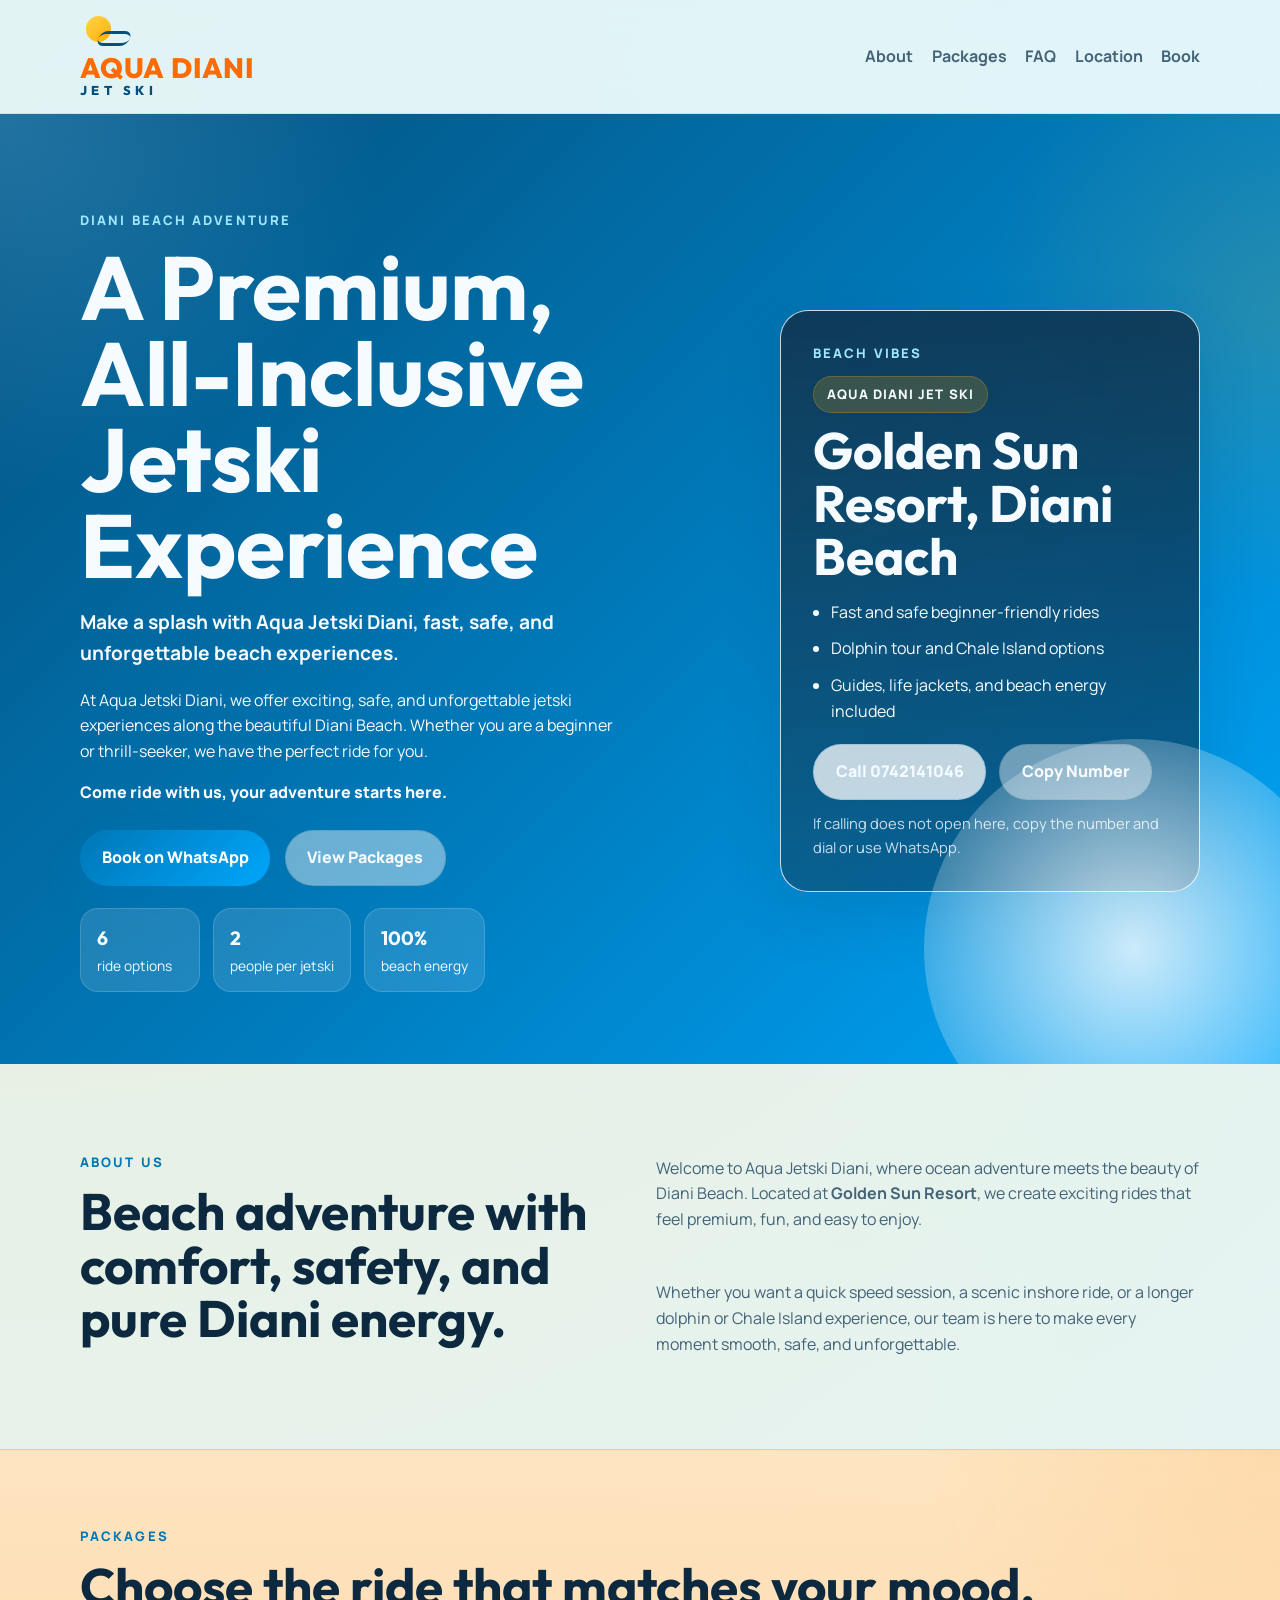
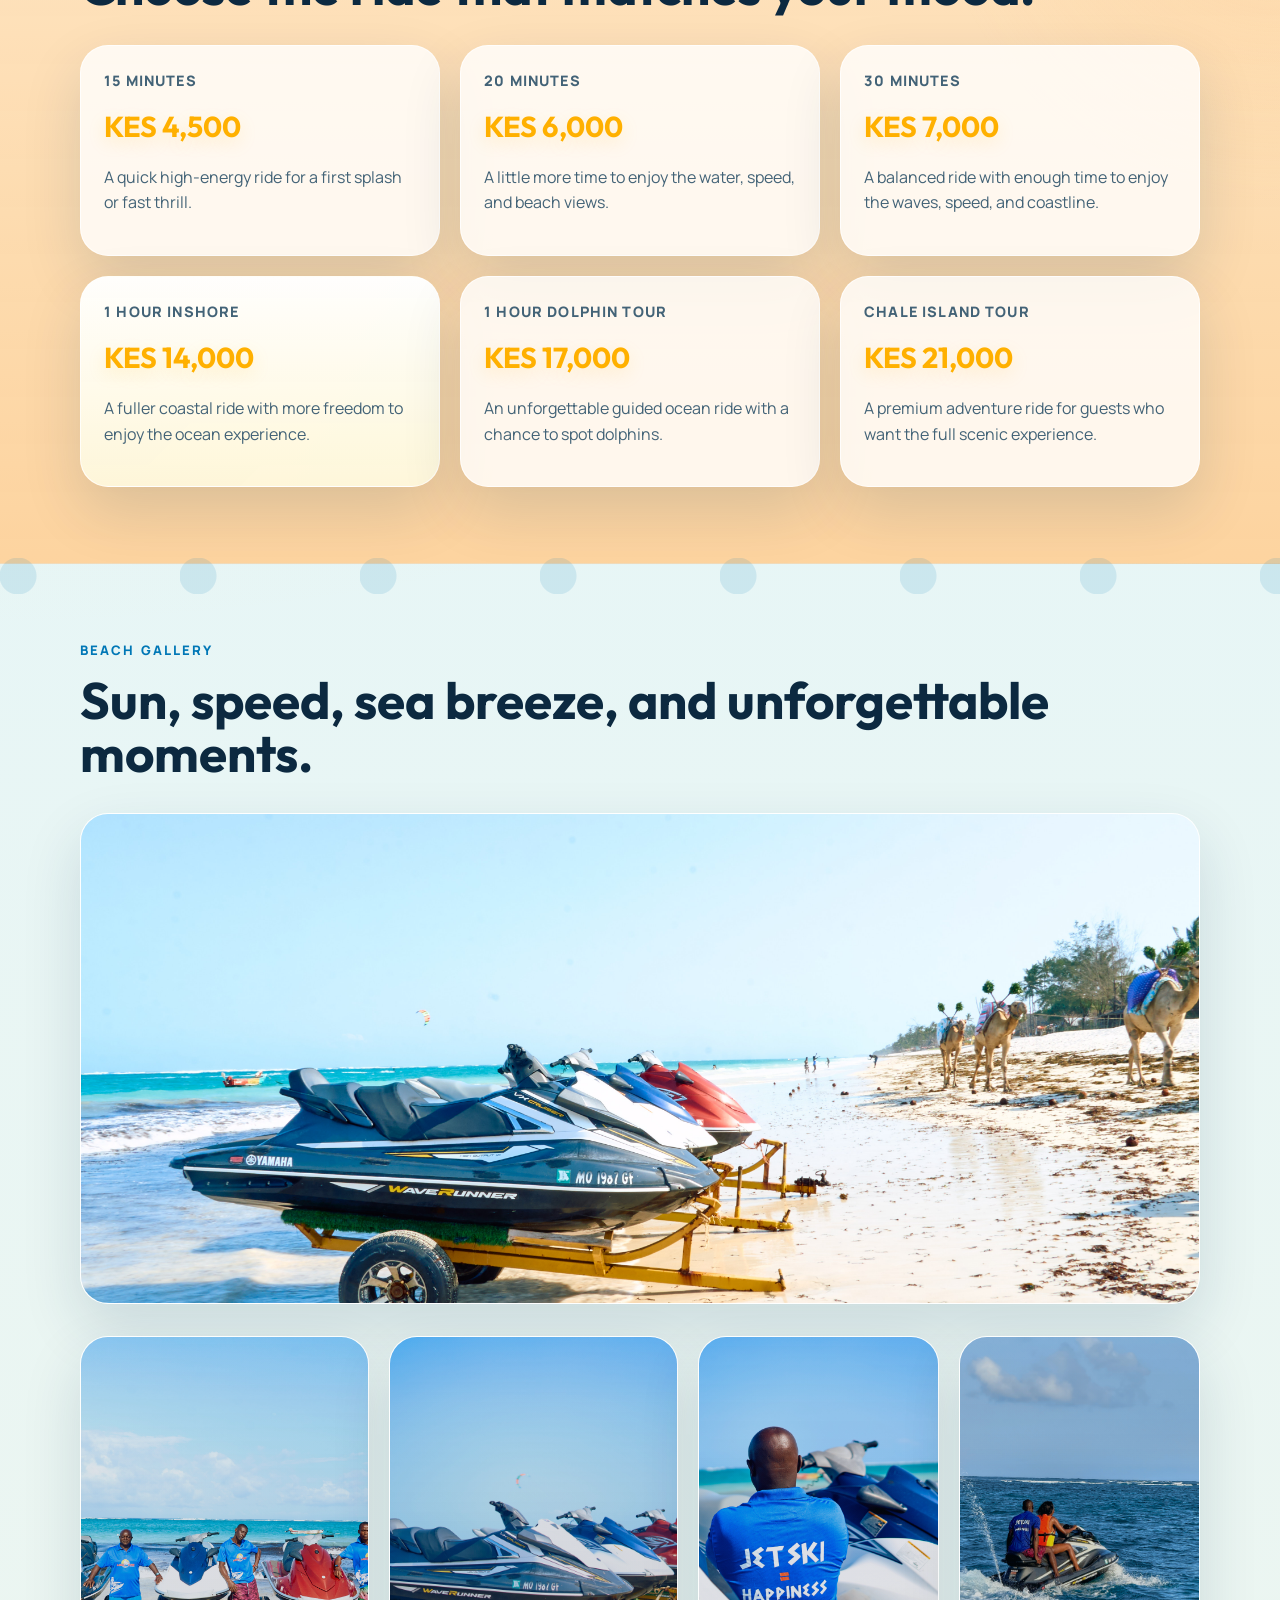
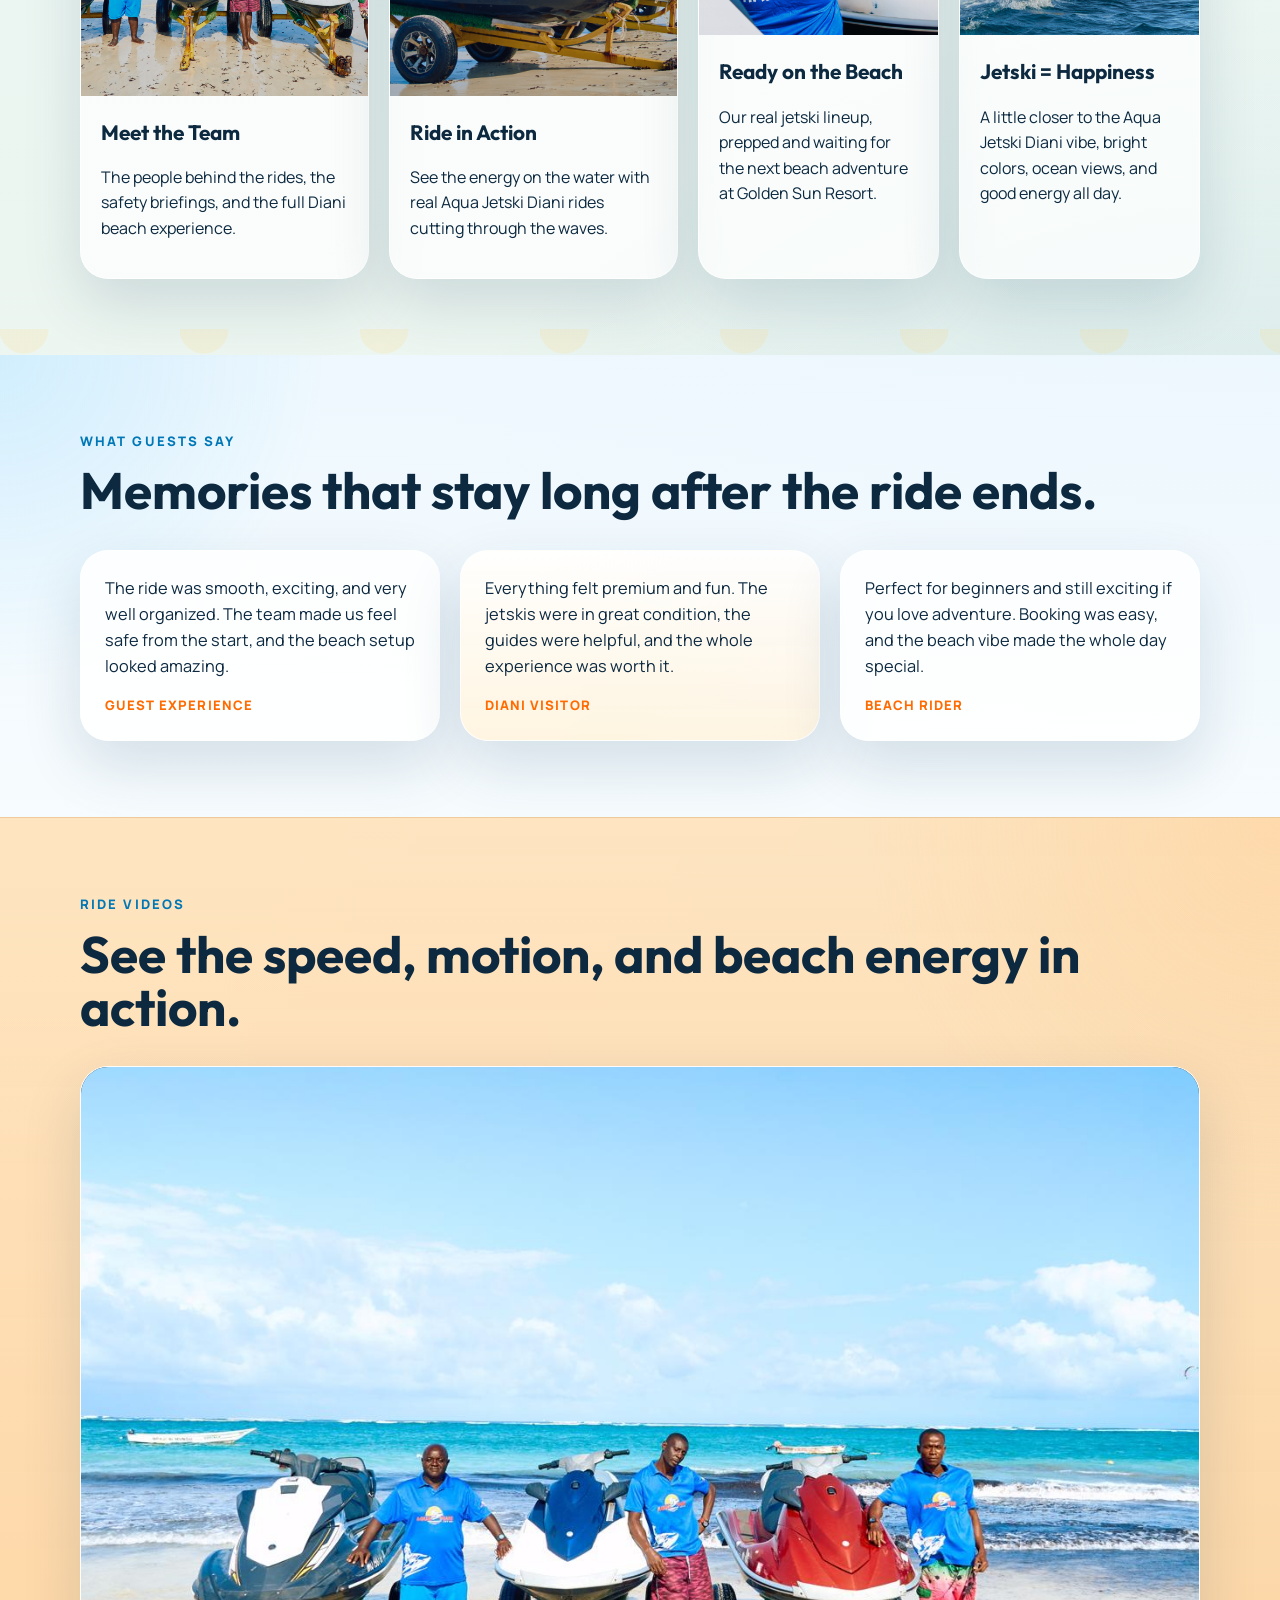
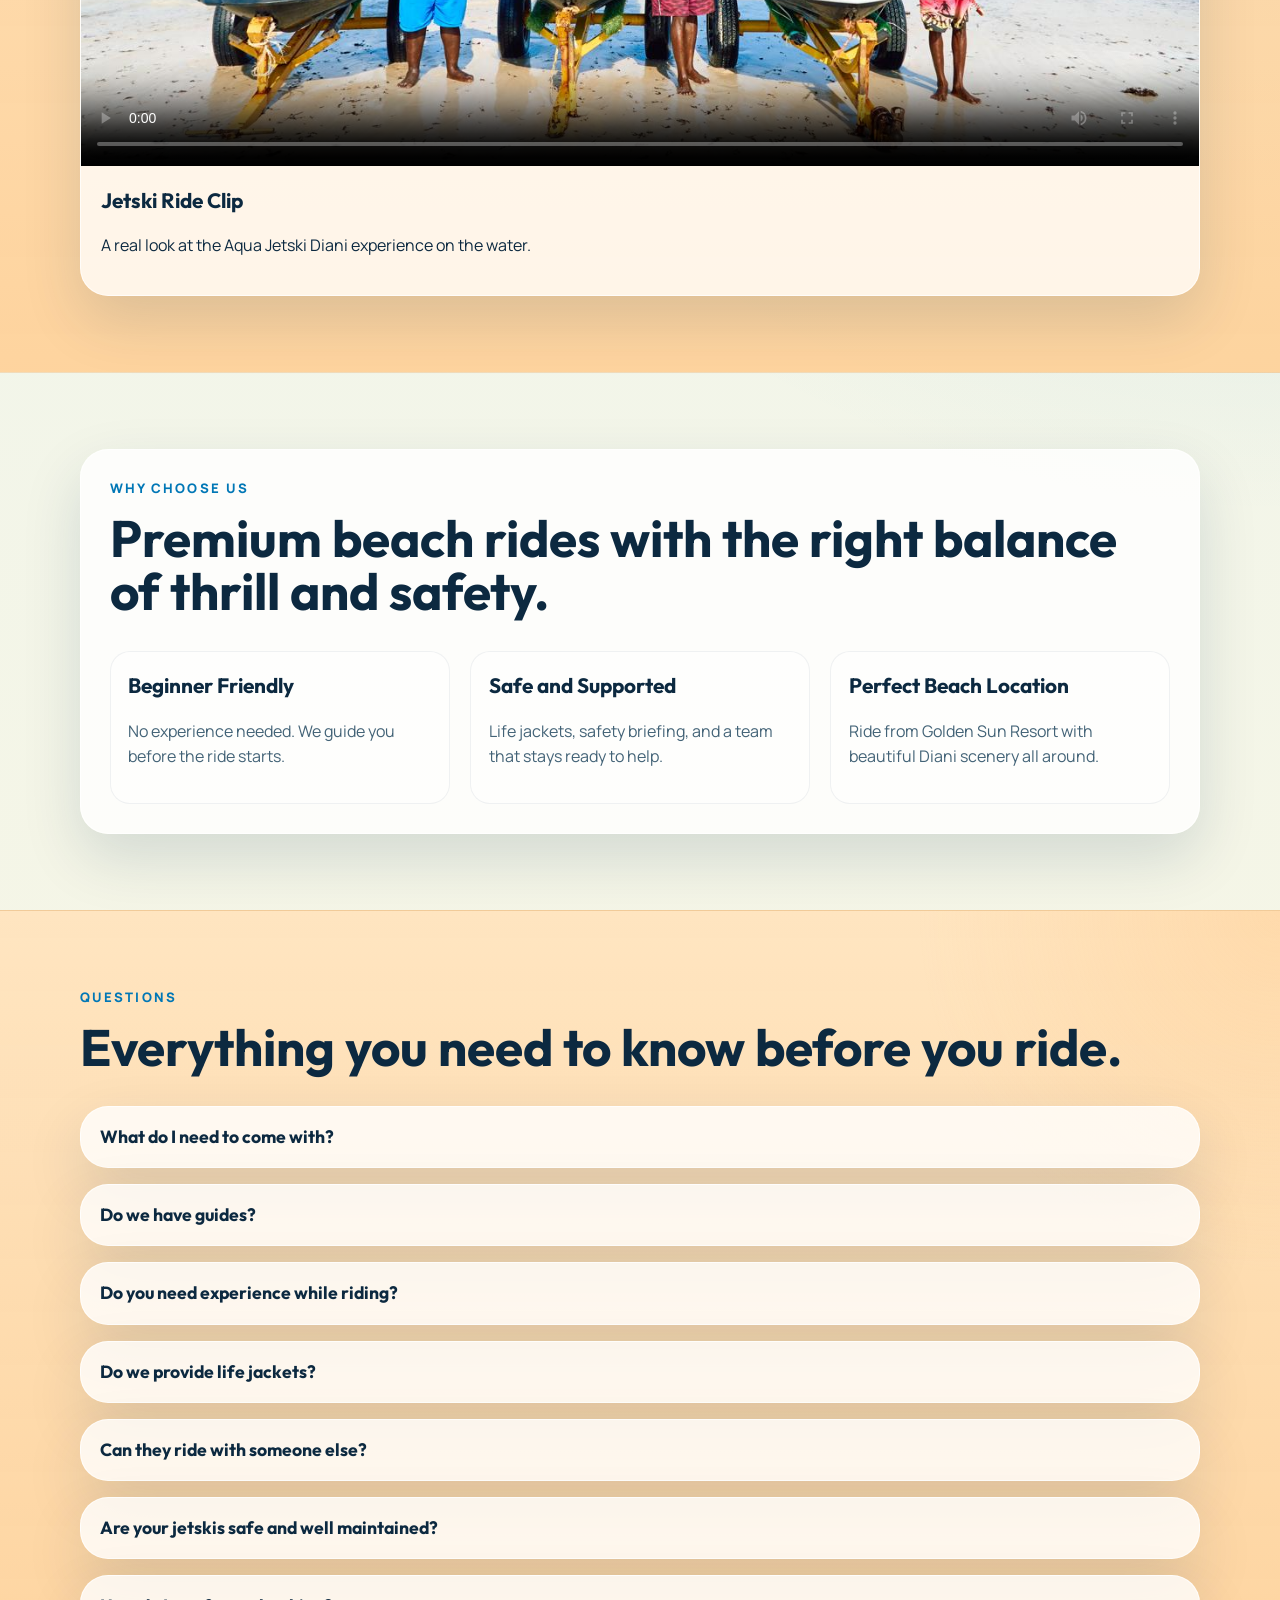
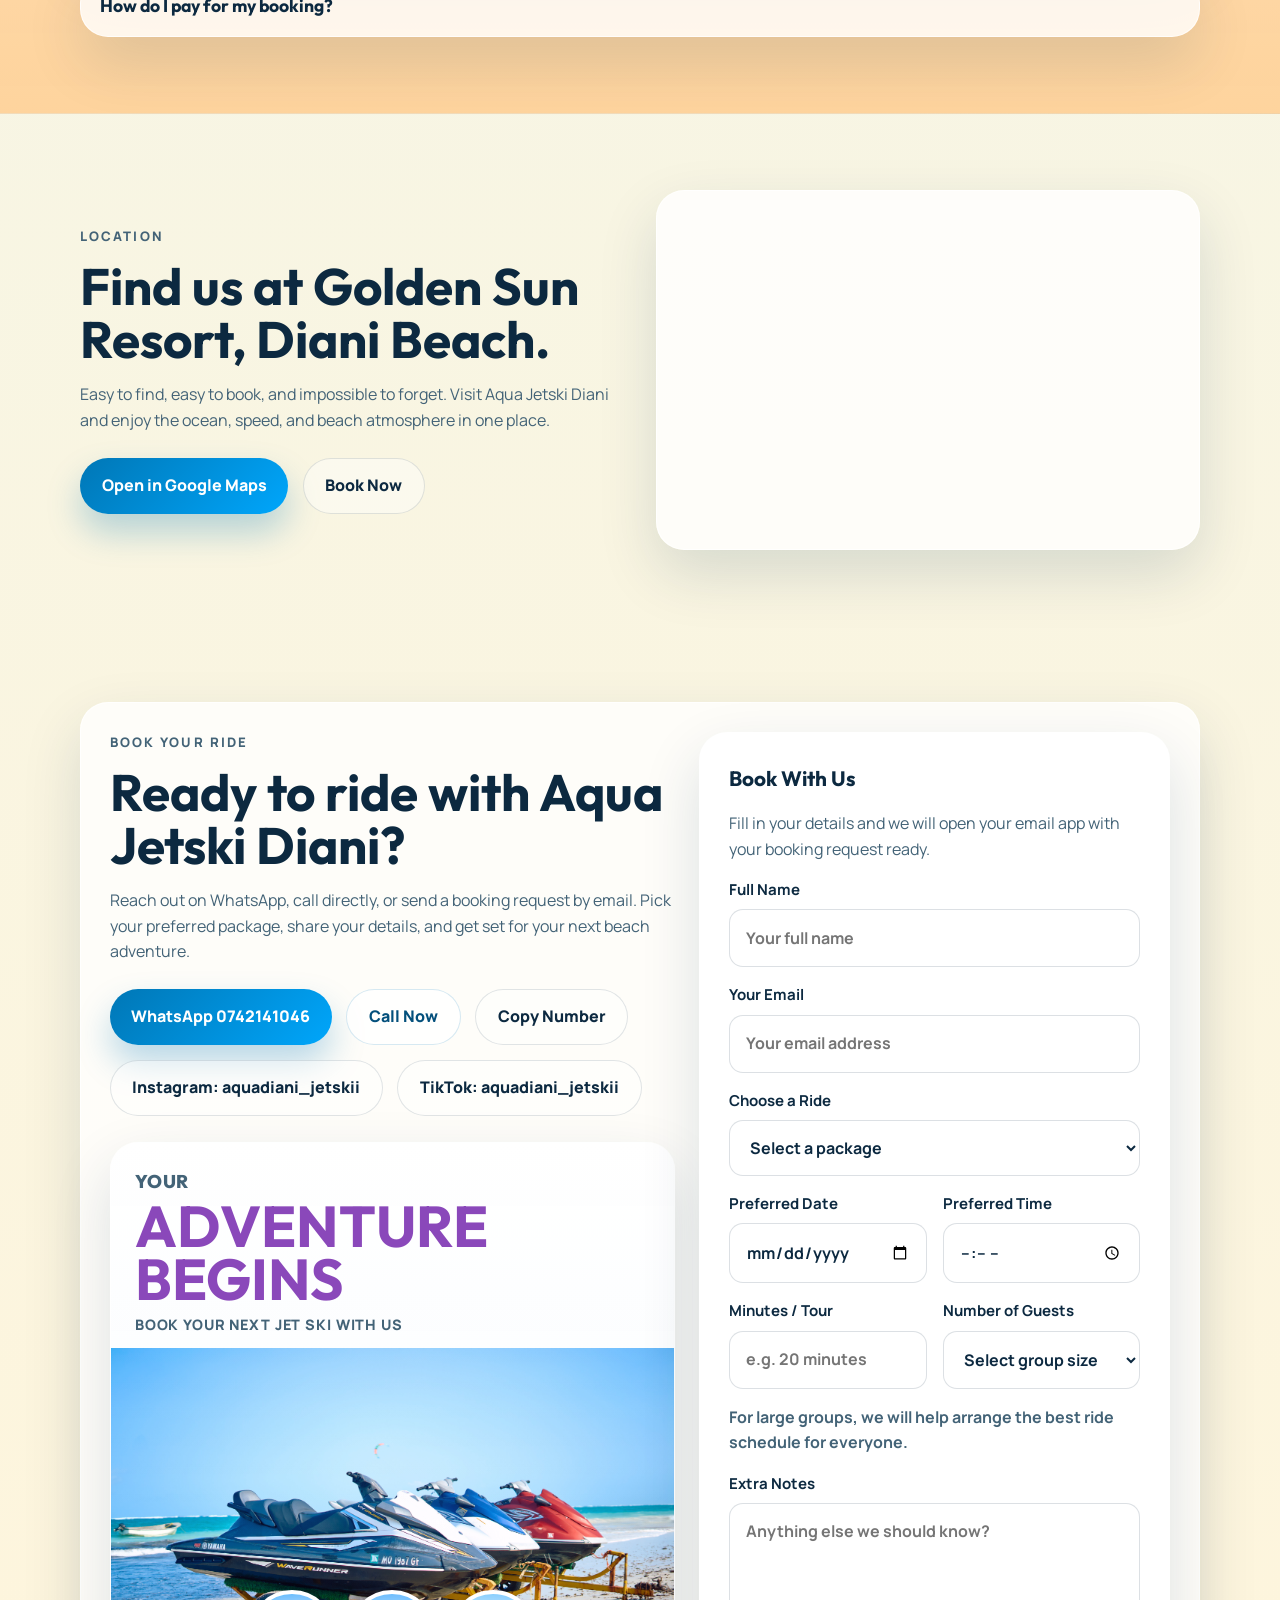
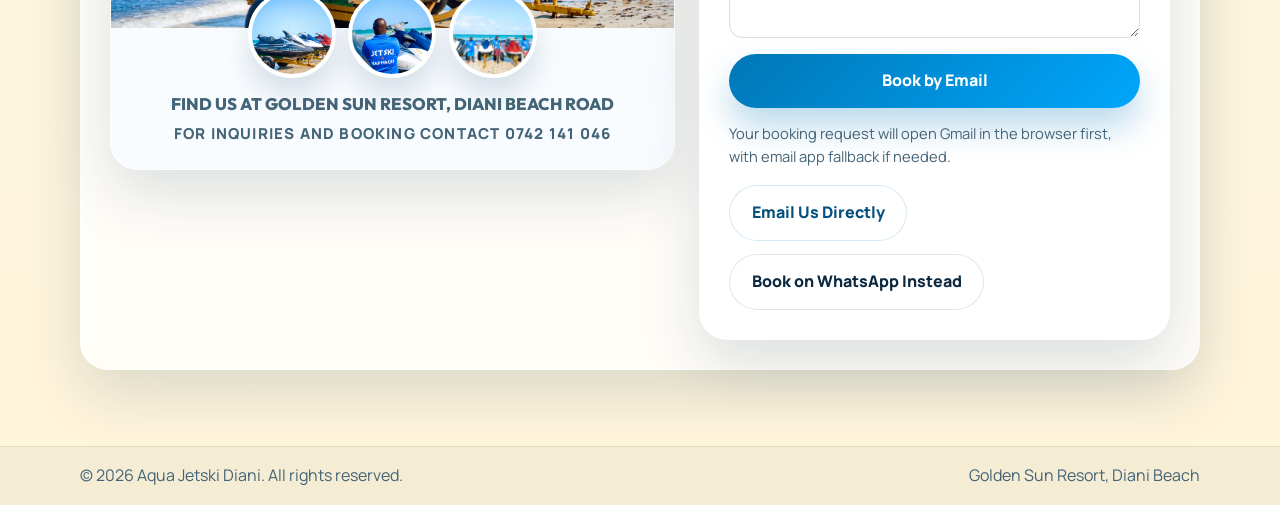
==== aquajetski.html @ f3d28f30 "Update Aqua Jetski site content and gallery" ====
<!DOCTYPE html>
<html lang="en">
<head>
    <meta charset="UTF-8">
    <meta name="viewport" content="width=device-width, initial-scale=1.0">
    <meta name="description" content="Aqua Jetski Diani offers premium, all-inclusive jetski rides at Golden Sun Resort, Diani Beach.">
    <title>Aqua Jetski Diani | Premium Beach Rides</title>
    <link rel="preconnect" href="https://fonts.googleapis.com">
    <link rel="preconnect" href="https://fonts.gstatic.com" crossorigin>
    <link href="https://fonts.googleapis.com/css2?family=Outfit:wght@400;500;600;700;800&family=Manrope:wght@400;500;600;700&display=swap" rel="stylesheet">
    <link rel="stylesheet" href="aquajetski.css">
</head>
<body>
    <header class="site-header">
        <div class="container header-inner">
            <a class="brand" href="#hero" aria-label="Aqua Jetski Diani home">
                <span class="brand-mark" aria-hidden="true">
                    <span class="brand-sun"></span>
                    <span class="brand-wave"></span>
                </span>
                <span class="brand-top">
                    <span class="brand-aqua">Aqua</span>
                    <span class="brand-diani">Diani</span>
                </span>
                <span class="brand-sub">Jet Ski</span>
            </a>
            <nav aria-label="Main navigation">
                <ul class="nav-links">
                    <li><a href="#about">About</a></li>
                    <li><a href="#rides">Packages</a></li>
                    <li><a href="#faq">FAQ</a></li>
                    <li><a href="#location">Location</a></li>
                    <li><a href="#contact">Book</a></li>
                </ul>
            </nav>
        </div>
    </header>

    <main>
        <section id="hero" class="hero">
            <div class="container hero-grid">
                <div class="hero-copy">
                    <p class="eyebrow">Diani Beach Adventure</p>
                    <h1>A Premium, All-Inclusive Jetski Experience</h1>
                    <p class="lead">
                        Make a splash with Aqua Jetski Diani, fast, safe, and unforgettable beach
                        experiences.
                    </p>
                    <p class="hero-text">
                        At Aqua Jetski Diani, we offer exciting, safe, and unforgettable jetski
                        experiences along the beautiful Diani Beach. Whether you are a beginner or
                        thrill-seeker, we have the perfect ride for you.
                    </p>
                    <p class="hero-callout">Come ride with us, your adventure starts here.</p>
                    <div class="hero-actions">
                        <a class="primary-button" href="https://wa.me/254742141046?text=Hello%20Aqua%20Jetski%20Diani%2C%20I%20would%20like%20to%20book%20a%20ride." target="_blank" rel="noreferrer">Book on WhatsApp</a>
                        <a class="ghost-button" href="#rides">View Packages</a>
                    </div>
                    <div class="hero-stats" aria-label="Quick highlights">
                        <div class="stat-pill">
                            <strong>6</strong>
                            <span>ride options</span>
                        </div>
                        <div class="stat-pill">
                            <strong>2</strong>
                            <span>people per jetski</span>
                        </div>
                        <div class="stat-pill">
                            <strong>100%</strong>
                            <span>beach energy</span>
                        </div>
                    </div>
                </div>

                <aside class="hero-card" aria-label="Ride highlights">
                    <p class="card-tag">Beach Vibes</p>
                    <p class="hero-badge">Aqua Diani Jet Ski</p>
                    <h2>Golden Sun Resort, Diani Beach</h2>
                    <ul class="feature-list">
                        <li>Fast and safe beginner-friendly rides</li>
                        <li>Dolphin tour and Chale Island options</li>
                        <li>Guides, life jackets, and beach energy included</li>
                    </ul>
                    <div class="contact-inline">
                        <a class="secondary-button" href="tel:0742141046">Call 0742141046</a>
                        <button type="button" class="ghost-button copy-button" data-copy="0742141046">Copy Number</button>
                    </div>
                    <p class="contact-help">If calling does not open here, copy the number and dial or use WhatsApp.</p>
                </aside>
            </div>
        </section>

        <section id="about" class="section">
            <div class="container split-layout">
                <div>
                    <p class="section-tag">About Us</p>
                    <h2>Beach adventure with comfort, safety, and pure Diani energy.</h2>
                </div>
                <div class="content-stack">
                    <p>
                        Welcome to Aqua Jetski Diani, where ocean adventure meets the beauty of
                        Diani Beach. Located at <strong>Golden Sun Resort</strong>, we create
                        exciting rides that feel premium, fun, and easy to enjoy.
                    </p>
                    <p>
                        Whether you want a quick speed session, a scenic inshore ride, or a longer
                        dolphin or Chale Island experience, our team is here to make every moment
                        smooth, safe, and unforgettable.
                    </p>
                </div>
            </div>
        </section>

        <section id="rides" class="section section-alt">
            <div class="container">
                <p class="section-tag">Packages</p>
                <h2>Choose the ride that matches your mood.</h2>
                <div class="pricing-grid">
                    <article class="price-card">
                        <p class="ride-time">15 Minutes</p>
                        <h3>KES 4,500</h3>
                        <p>A quick high-energy ride for a first splash or fast thrill.</p>
                    </article>
                    <article class="price-card">
                        <p class="ride-time">20 Minutes</p>
                        <h3>KES 6,000</h3>
                        <p>A little more time to enjoy the water, speed, and beach views.</p>
                    </article>
                    <article class="price-card">
                        <p class="ride-time">30 Minutes</p>
                        <h3>KES 7,000</h3>
                        <p>A balanced ride with enough time to enjoy the waves, speed, and coastline.</p>
                    </article>
                    <article class="price-card featured-card">
                        <p class="ride-time">1 Hour Inshore</p>
                        <h3>KES 14,000</h3>
                        <p>A fuller coastal ride with more freedom to enjoy the ocean experience.</p>
                    </article>
                    <article class="price-card">
                        <p class="ride-time">1 Hour Dolphin Tour</p>
                        <h3>KES 17,000</h3>
                        <p>An unforgettable guided ocean ride with a chance to spot dolphins.</p>
                    </article>
                    <article class="price-card">
                        <p class="ride-time">Chale Island Tour</p>
                        <h3>KES 21,000</h3>
                        <p>A premium adventure ride for guests who want the full scenic experience.</p>
                    </article>
                </div>
            </div>
        </section>

        <section class="section gallery-section">
            <div class="container">
                <p class="section-tag">Beach Gallery</p>
                <h2>Sun, speed, sea breeze, and unforgettable moments.</h2>
                <div class="slider-card" aria-label="Aqua Jetski Diani showcase photo">
                    <div class="slider-slide">
                        <img src="gallery-showcase.jpeg" alt="Aqua Jetski Diani jetskis lined up on Diani Beach with a bright tropical view">
                    </div>
                </div>
                <div class="gallery-grid">
                    <article class="gallery-card tall-card">
                        <div class="gallery-image team-image"></div>
                        <div class="gallery-copy">
                            <h3>Meet the Team</h3>
                            <p>The people behind the rides, the safety briefings, and the full Diani beach experience.</p>
                        </div>
                    </article>
                    <article class="gallery-card tall-card">
                        <div class="gallery-image action-image"></div>
                        <div class="gallery-copy">
                            <h3>Ride in Action</h3>
                            <p>See the energy on the water with real Aqua Jetski Diani rides cutting through the waves.</p>
                        </div>
                    </article>
                    <article class="gallery-card">
                        <div class="gallery-image lineup-image"></div>
                        <div class="gallery-copy">
                            <h3>Ready on the Beach</h3>
                            <p>Our real jetski lineup, prepped and waiting for the next beach adventure at Golden Sun Resort.</p>
                        </div>
                    </article>
                    <article class="gallery-card">
                        <div class="gallery-image jersey-image"></div>
                        <div class="gallery-copy">
                            <h3>Jetski = Happiness</h3>
                            <p>A little closer to the Aqua Jetski Diani vibe, bright colors, ocean views, and good energy all day.</p>
                        </div>
                    </article>
                </div>
            </div>
        </section>

        <section class="section testimonials-section">
            <div class="container">
                <p class="section-tag">What Guests Say</p>
                <h2>Memories that stay long after the ride ends.</h2>
                <div class="testimonials-grid">
                    <article class="testimonial-card">
                        <p class="testimonial-text">The ride was smooth, exciting, and very well organized. The team made us feel safe from the start, and the beach setup looked amazing.</p>
                        <p class="testimonial-name">Guest Experience</p>
                    </article>
                    <article class="testimonial-card featured-testimonial">
                        <p class="testimonial-text">Everything felt premium and fun. The jetskis were in great condition, the guides were helpful, and the whole experience was worth it.</p>
                        <p class="testimonial-name">Diani Visitor</p>
                    </article>
                    <article class="testimonial-card">
                        <p class="testimonial-text">Perfect for beginners and still exciting if you love adventure. Booking was easy, and the beach vibe made the whole day special.</p>
                        <p class="testimonial-name">Beach Rider</p>
                    </article>
                </div>
            </div>
        </section>

        <section class="section section-alt">
            <div class="container">
                <p class="section-tag">Ride Videos</p>
                <h2>See the speed, motion, and beach energy in action.</h2>
                <div class="video-grid">
                    <article class="video-card">
                        <video controls preload="metadata" playsinline poster="jetski-lineup.jpeg">
                            <source src="jetski-ride-1.mp4" type="video/mp4">
                        </video>
                        <div class="video-copy">
                            <h3>Jetski Ride Clip</h3>
                            <p>A real look at the Aqua Jetski Diani experience on the water.</p>
                        </div>
                    </article>
                </div>
            </div>
        </section>

        <section class="section">
            <div class="container reasons-panel">
                <div>
                    <p class="section-tag">Why Choose Us</p>
                    <h2>Premium beach rides with the right balance of thrill and safety.</h2>
                </div>
                <div class="reasons-grid">
                    <article>
                        <h3>Beginner Friendly</h3>
                        <p>No experience needed. We guide you before the ride starts.</p>
                    </article>
                    <article>
                        <h3>Safe and Supported</h3>
                        <p>Life jackets, safety briefing, and a team that stays ready to help.</p>
                    </article>
                    <article>
                        <h3>Perfect Beach Location</h3>
                        <p>Ride from Golden Sun Resort with beautiful Diani scenery all around.</p>
                    </article>
                </div>
            </div>
        </section>

        <section id="faq" class="section section-alt">
            <div class="container">
                <p class="section-tag">Questions</p>
                <h2>Everything you need to know before you ride.</h2>
                <div class="faq-list">
                    <details class="faq-item">
                        <summary>What do I need to come with?</summary>
                        <p>Just your towel, sunscreen, and vibes.</p>
                    </details>
                    <details class="faq-item">
                        <summary>Do we have guides?</summary>
                        <p>Yes, our professional and experienced guides are always on-site to help ensure your safety while you enjoy an exciting jetski ride.</p>
                    </details>
                    <details class="faq-item">
                        <summary>Do you need experience while riding?</summary>
                        <p>No experience needed. Our team will guide you through a short safety briefing and provide simple instructions before your ride. It is beginner-friendly and safe for everyone.</p>
                    </details>
                    <details class="faq-item">
                        <summary>Do we provide life jackets?</summary>
                        <p>Yes, we provide life jackets for all riders to ensure maximum safety while you enjoy your time on the water.</p>
                    </details>
                    <details class="faq-item">
                        <summary>Can they ride with someone else?</summary>
                        <p>Yes, our jetskis are built for two, so you can share the experience with a friend or family member.</p>
                    </details>
                    <details class="faq-item">
                        <summary>Are your jetskis safe and well maintained?</summary>
                        <p>Our jetskis are well-maintained, regularly serviced, and built to be safe and reliable, giving you a smooth and enjoyable experience on the water.</p>
                    </details>
                    <details class="faq-item">
                        <summary>How do I pay for my booking?</summary>
                        <p>Payments are made via M-Pesa, card payment, or cash.</p>
                    </details>
                </div>
            </div>
        </section>

        <section id="location" class="section">
            <div class="container location-grid">
                <div class="location-copy">
                    <p class="section-tag">Location</p>
                    <h2>Find us at Golden Sun Resort, Diani Beach.</h2>
                    <p>
                        Easy to find, easy to book, and impossible to forget. Visit Aqua Jetski
                        Diani and enjoy the ocean, speed, and beach atmosphere in one place.
                    </p>
                    <div class="hero-actions">
                        <a class="primary-button" href="https://www.google.com/maps/search/?api=1&query=Golden+Sun+Resort+Diani+Beach" target="_blank" rel="noreferrer">Open in Google Maps</a>
                        <a class="ghost-button" href="https://wa.me/254742141046?text=Hello%20Aqua%20Jetski%20Diani%2C%20I%20would%20like%20to%20book%20a%20ride." target="_blank" rel="noreferrer">Book Now</a>
                    </div>
                </div>
                <div class="map-card">
                    <iframe
                        title="Golden Sun Resort map"
                        src="https://www.google.com/maps?q=Golden+Sun+Resort+Diani+Beach&output=embed"
                        loading="lazy"
                        referrerpolicy="no-referrer-when-downgrade">
                    </iframe>
                </div>
            </div>
        </section>

        <section id="contact" class="section contact-section">
            <div class="container contact-panel">
                <div class="contact-copy">
                    <p class="section-tag">Book Your Ride</p>
                    <h2>Ready to ride with Aqua Jetski Diani?</h2>
                    <p>
                        Reach out on WhatsApp, call directly, or send a booking request by email.
                        Pick your preferred package, share your details, and get set for your next
                        beach adventure.
                    </p>
                    <div class="contact-actions">
                        <a class="primary-button" href="https://wa.me/254742141046?text=Hello%20Aqua%20Jetski%20Diani%2C%20I%20would%20like%20to%20book%20a%20ride." target="_blank" rel="noreferrer">WhatsApp 0742141046</a>
                        <a class="secondary-button" href="tel:0742141046">Call Now</a>
                        <button type="button" class="ghost-button copy-button" data-copy="0742141046">Copy Number</button>
                        <a class="social-link" href="https://www.instagram.com/aquadiani_jetskii/" target="_blank" rel="noreferrer">Instagram: aquadiani_jetskii</a>
                        <a class="social-link" href="https://www.tiktok.com/@aquadiani_jetskii" target="_blank" rel="noreferrer">TikTok: aquadiani_jetskii</a>
                    </div>
                    <article class="adventure-poster" aria-label="Aqua Jetski Diani booking highlight">
                        <div class="poster-copy">
                            <p class="poster-kicker">Your</p>
                            <h3>Adventure Begins</h3>
                            <p class="poster-line">Book your next jet ski with us</p>
                        </div>
                        <div class="poster-art"></div>
                        <div class="poster-bubbles" aria-hidden="true">
                            <span class="poster-bubble bubble-one"></span>
                            <span class="poster-bubble bubble-two"></span>
                            <span class="poster-bubble bubble-three"></span>
                        </div>
                        <div class="poster-footer">
                            <p class="poster-location">Find us at Golden Sun Resort, Diani Beach Road</p>
                            <p class="poster-phone">For inquiries and booking contact 0742 141 046</p>
                        </div>
                    </article>
                </div>
                <form class="booking-form" id="booking-form" action="#" method="post">
                    <h3>Book With Us</h3>
                    <p>Fill in your details and we will open your email app with your booking request ready.</p>
                    <label>
                        <span>Full Name</span>
                        <input type="text" name="name" placeholder="Your full name" required>
                    </label>
                    <label>
                        <span>Your Email</span>
                        <input type="email" name="guest_email" placeholder="Your email address" required>
                    </label>
                    <label>
                        <span>Choose a Ride</span>
                        <select name="package" required>
                            <option value="">Select a package</option>
                            <option value="15 Minutes - KES 4,500">15 Minutes - KES 4,500</option>
                            <option value="20 Minutes - KES 6,000">20 Minutes - KES 6,000</option>
                            <option value="30 Minutes - KES 7,000">30 Minutes - KES 7,000</option>
                            <option value="1 Hour Inshore - KES 14,000">1 Hour Inshore - KES 14,000</option>
                            <option value="1 Hour Dolphin Tour - KES 17,000">1 Hour Dolphin Tour - KES 17,000</option>
                            <option value="Chale Island Tour - KES 21,000">Chale Island Tour - KES 21,000</option>
                        </select>
                    </label>
                    <div class="form-grid">
                        <label>
                            <span>Preferred Date</span>
                            <input type="date" name="date" required>
                        </label>
                        <label>
                            <span>Preferred Time</span>
                            <input type="time" name="time" required>
                        </label>
                    </div>
                    <div class="form-grid">
                        <label>
                            <span>Minutes / Tour</span>
                            <input type="text" name="duration" placeholder="e.g. 20 minutes" required>
                        </label>
                        <label>
                            <span>Number of Guests</span>
                            <select name="riders" required>
                                <option value="">Select group size</option>
                                <option value="1 guest">1 guest</option>
                                <option value="2 guests">2 guests</option>
                                <option value="3 guests">3 guests</option>
                                <option value="4 guests">4 guests</option>
                                <option value="5 guests">5 guests</option>
                                <option value="6 guests">6 guests</option>
                                <option value="7 guests">7 guests</option>
                                <option value="8 guests">8 guests</option>
                                <option value="9 guests">9 guests</option>
                                <option value="10 guests">10 guests</option>
                                <option value="11 guests">11 guests</option>
                                <option value="12 guests">12 guests</option>
                                <option value="13 guests">13 guests</option>
                                <option value="14 guests">14 guests</option>
                                <option value="15 guests">15 guests</option>
                                <option value="16 guests">16 guests</option>
                                <option value="17 guests">17 guests</option>
                                <option value="18 guests">18 guests</option>
                                <option value="19 guests">19 guests</option>
                                <option value="20 guests">20 guests</option>
                                <option value="21 guests">21 guests</option>
                                <option value="22 guests">22 guests</option>
                                <option value="23 guests">23 guests</option>
                                <option value="24 guests">24 guests</option>
                                <option value="25 guests">25 guests</option>
                                <option value="26 guests">26 guests</option>
                                <option value="27 guests">27 guests</option>
                                <option value="28 guests">28 guests</option>
                                <option value="29 guests">29 guests</option>
                                <option value="30 guests">30 guests</option>
                            </select>
                        </label>
                    </div>
                    <p class="group-note">For large groups, we will help arrange the best ride schedule for everyone.</p>
                    <label>
                        <span>Extra Notes</span>
                        <textarea name="notes" rows="4" placeholder="Anything else we should know?"></textarea>
                    </label>
                    <button type="submit" class="primary-button booking-submit">Book by Email</button>
                    <p class="booking-note">Your booking request will open Gmail in the browser first, with email app fallback if needed.</p>
                    <div class="booking-backups">
                        <a class="secondary-button" href="https://mail.google.com/mail/?view=cm&fs=1&to=aquajetskidiani@gmail.com" target="_blank" rel="noreferrer">Email Us Directly</a>
                        <a class="ghost-button" href="https://wa.me/254742141046?text=Hello%20Aqua%20Jetski%20Diani%2C%20I%20would%20like%20to%20book%20a%20ride." target="_blank" rel="noreferrer">Book on WhatsApp Instead</a>
                    </div>
                </form>
            </div>
        </section>
    </main>

    <footer class="site-footer">
        <div class="container footer-inner">
            <p>&copy; 2026 Aqua Jetski Diani. All rights reserved.</p>
            <p>Golden Sun Resort, Diani Beach</p>
        </div>
    </footer>
    <script>
        (function () {
            const form = document.getElementById("booking-form");
            const bookingEmail = "aquajetskidiani@gmail.com";
            const copyButtons = document.querySelectorAll(".copy-button");

            copyButtons.forEach(function (button) {
                button.addEventListener("click", async function () {
                    const text = button.getAttribute("data-copy") || "";

                    try {
                        await navigator.clipboard.writeText(text);
                        button.textContent = "Copied";
                        window.setTimeout(function () {
                            button.textContent = "Copy Number";
                        }, 1800);
                    } catch (error) {
                        window.prompt("Copy this number:", text);
                    }
                });
            });

            if (!form) {
                return;
            }

            form.addEventListener("submit", function (event) {
                event.preventDefault();

                const data = new FormData(form);
                const name = (data.get("name") || "").toString().trim();
                const guestEmail = (data.get("guest_email") || "").toString().trim();
                const selectedPackage = (data.get("package") || "").toString().trim();
                const date = (data.get("date") || "").toString().trim();
                const time = (data.get("time") || "").toString().trim();
                const duration = (data.get("duration") || "").toString().trim();
                const riders = (data.get("riders") || "").toString().trim();
                const notes = (data.get("notes") || "").toString().trim();

                const subject = encodeURIComponent("Jetski Booking Request - " + name);
                const body = encodeURIComponent(
                    "Hello Aqua Jetski Diani,\n\n" +
                    "I would like to book a jetski ride.\n\n" +
                    "Name: " + name + "\n" +
                    "Email: " + guestEmail + "\n" +
                    "Package: " + selectedPackage + "\n" +
                    "Preferred date: " + date + "\n" +
                    "Preferred time: " + time + "\n" +
                    "Minutes / Tour: " + duration + "\n" +
                    "Number of riders: " + riders + "\n" +
                    "Extra notes: " + notes + "\n"
                );

                const gmailUrl =
                    "https://mail.google.com/mail/?view=cm&fs=1&to=" + encodeURIComponent(bookingEmail) +
                    "&su=" + subject +
                    "&body=" + body;

                const opened = window.open(gmailUrl, "_blank", "noopener,noreferrer");

                if (!opened) {
                    window.location.href = "mailto:" + bookingEmail + "?subject=" + subject + "&body=" + body;
                }
            });
        }());
    </script>
</body>
</html>
---- aquajetski.css ----
:root {
    --bg-top: #dff6ff;
    --bg-bottom: #fff5db;
    --surface: rgba(255, 255, 255, 0.8);
    --surface-strong: #ffffff;
    --text: #0c2940;
    --muted: #436377;
    --line: rgba(12, 41, 64, 0.12);
    --primary: #0077b6;
    --primary-deep: #04507c;
    --accent: #ffb000;
    --accent-strong: #ff6b00;
    --accent-soft: #fff0bf;
    --shadow: 0 24px 60px rgba(6, 52, 83, 0.14);
    --radius-lg: 28px;
    --radius-md: 20px;
    --radius-sm: 14px;
    --container: 1120px;
}

*,
*::before,
*::after {
    box-sizing: border-box;
}

html {
    scroll-behavior: smooth;
}

body {
    margin: 0;
    color: var(--text);
    font-family: "Manrope", sans-serif;
    line-height: 1.6;
    background:
        radial-gradient(circle at top left, rgba(255, 209, 102, 0.28), transparent 26%),
        radial-gradient(circle at right center, rgba(0, 119, 182, 0.18), transparent 24%),
        linear-gradient(180deg, var(--bg-top) 0%, var(--bg-bottom) 100%);
    position: relative;
}

a {
    color: inherit;
    text-decoration: none;
}

iframe {
    border: 0;
    width: 100%;
    height: 100%;
}

video {
    display: block;
    width: 100%;
    height: auto;
}

img {
    display: block;
    width: 100%;
}

.container {
    width: min(calc(100% - 3rem), var(--container));
    margin: 0 auto;
}

.site-header {
    position: sticky;
    top: 0;
    z-index: 20;
    backdrop-filter: blur(16px);
    background: rgba(223, 246, 255, 0.72);
    border-bottom: 1px solid rgba(12, 41, 64, 0.08);
}

.header-inner,
.footer-inner {
    display: flex;
    justify-content: space-between;
    align-items: center;
    gap: 1.5rem;
    padding: 1rem 0;
}

.brand,
h1,
h2,
h3,
summary {
    font-family: "Outfit", sans-serif;
}

.brand {
    display: inline-flex;
    flex-direction: column;
    align-items: flex-start;
    gap: 0.15rem;
    font-weight: 800;
    letter-spacing: 0.02em;
    line-height: 1;
}

.brand-mark {
    position: relative;
    display: inline-flex;
    width: 3.1rem;
    height: 2rem;
    margin-bottom: 0.22rem;
}

.brand-sun {
    position: absolute;
    top: 0;
    left: 0.35rem;
    width: 1.6rem;
    height: 1.6rem;
    border-radius: 50%;
    background: linear-gradient(135deg, #ffd44d 0%, #ffb000 100%);
}

.brand-wave {
    position: absolute;
    right: 0;
    bottom: 0.1rem;
    width: 2rem;
    height: 0.95rem;
    border-bottom: 3px solid var(--primary-deep);
    border-top: 3px solid var(--primary-deep);
    border-radius: 999px;
    transform: skewX(-20deg);
}

.brand-top {
    display: inline-flex;
    align-items: baseline;
    gap: 0.45rem;
    font-size: 1.75rem;
    text-transform: uppercase;
}

.brand-aqua,
.brand-diani {
    color: var(--accent-strong);
}

.brand-sub {
    color: var(--primary-deep);
    font-size: 0.8rem;
    text-transform: uppercase;
    letter-spacing: 0.35em;
}

.nav-links {
    margin: 0;
    padding: 0;
    list-style: none;
    display: flex;
    flex-wrap: wrap;
    gap: 1.15rem;
}

.nav-links a {
    color: var(--muted);
    font-weight: 700;
}

.hero {
    position: relative;
    overflow: hidden;
    padding: 6rem 0 4.5rem;
    color: #f5fbff;
    background:
        radial-gradient(circle at top left, rgba(112, 205, 255, 0.28), transparent 24%),
        radial-gradient(circle at right 20%, rgba(255, 176, 0, 0.14), transparent 20%),
        linear-gradient(135deg, #04507c 0%, #0077b6 48%, #00a6fb 100%);
}

.hero::before {
    content: "";
    position: absolute;
    inset: auto -5% -10% auto;
    width: 420px;
    height: 420px;
    border-radius: 50%;
    background: radial-gradient(circle, rgba(255, 255, 255, 0.8), rgba(255, 255, 255, 0));
}

.hero .eyebrow,
.hero .lead,
.hero .hero-text,
.hero .hero-callout,
.hero .card-tag,
.hero .hero-badge,
.hero .secondary-button,
.hero .ghost-button {
    color: #f5fbff;
}

.hero .eyebrow,
.hero .card-tag {
    color: #9fe7ff;
}

.hero-grid,
.split-layout,
.location-grid {
    display: grid;
    grid-template-columns: repeat(2, minmax(0, 1fr));
    gap: 2rem;
    align-items: center;
}

.eyebrow,
.section-tag,
.card-tag {
    margin: 0 0 0.8rem;
    color: var(--primary);
    font-size: 0.82rem;
    text-transform: uppercase;
    letter-spacing: 0.16em;
    font-weight: 800;
}

h1 {
    margin: 0 0 1rem;
    font-size: clamp(2.9rem, 7vw, 5.6rem);
    line-height: 0.96;
    max-width: 10ch;
}

h2 {
    margin: 0 0 1rem;
    font-size: clamp(2rem, 4vw, 3.2rem);
    line-height: 1.04;
}

h3 {
    margin: 0 0 0.55rem;
    font-size: 1.3rem;
}

.lead {
    font-size: 1.2rem;
    font-weight: 700;
    max-width: 52ch;
}

.hero-text,
.content-stack p,
.price-card p,
.reasons-grid p,
.location-copy p,
.contact-panel p,
.faq-item p {
    color: var(--muted);
}

.hero-callout {
    font-weight: 800;
    color: var(--primary-deep);
}

.hero-actions,
.contact-actions {
    display: flex;
    flex-wrap: wrap;
    gap: 0.9rem;
    margin-top: 1.5rem;
}

.contact-inline {
    display: flex;
    flex-wrap: wrap;
    gap: 0.8rem;
    margin-top: 0.8rem;
}

.contact-help {
    margin: 0.75rem 0 0;
    color: rgba(245, 251, 255, 0.82);
    font-size: 0.92rem;
}

.hero-stats {
    display: flex;
    flex-wrap: wrap;
    gap: 0.8rem;
    margin-top: 1.35rem;
}

.stat-pill {
    display: inline-flex;
    flex-direction: column;
    gap: 0.1rem;
    min-width: 120px;
    padding: 0.85rem 1rem;
    border-radius: 18px;
    background: rgba(255, 255, 255, 0.12);
    border: 1px solid rgba(255, 255, 255, 0.16);
    backdrop-filter: blur(8px);
}

.stat-pill strong {
    font-family: "Outfit", sans-serif;
    font-size: 1.2rem;
}

.stat-pill span {
    font-size: 0.86rem;
}

.primary-button,
.secondary-button,
.ghost-button,
.social-link {
    display: inline-flex;
    align-items: center;
    justify-content: center;
    min-height: 3.2rem;
    padding: 0.9rem 1.35rem;
    border-radius: 999px;
    font-weight: 800;
    transition: transform 180ms ease, box-shadow 180ms ease, background-color 180ms ease;
}

.primary-button {
    color: #fff;
    background: linear-gradient(135deg, var(--primary) 0%, #00a6fb 100%);
    box-shadow: 0 18px 34px rgba(0, 119, 182, 0.28);
}

.secondary-button {
    color: var(--primary-deep);
    background: rgba(255, 255, 255, 0.75);
    border: 1px solid rgba(0, 119, 182, 0.16);
}

.ghost-button,
.social-link {
    color: var(--text);
    background: rgba(255, 255, 255, 0.42);
    border: 1px solid var(--line);
}

.primary-button:hover,
.secondary-button:hover,
.ghost-button:hover,
.social-link:hover {
    transform: translateY(-2px);
}

.hero-card,
.price-card,
.reasons-panel,
.faq-item,
.map-card,
.contact-panel {
    background: var(--surface);
    border: 1px solid rgba(255, 255, 255, 0.78);
    border-radius: var(--radius-lg);
    box-shadow: var(--shadow);
}

.hero-card {
    padding: 2rem;
    justify-self: end;
    width: min(100%, 420px);
    background:
        linear-gradient(180deg, rgba(10, 45, 74, 0.84), rgba(4, 80, 124, 0.72)),
        linear-gradient(135deg, rgba(255, 209, 102, 0.16), rgba(0, 119, 182, 0.1));
}

.hero-badge {
    display: inline-flex;
    margin: 0 0 0.7rem;
    padding: 0.42rem 0.8rem;
    border-radius: 999px;
    background: rgba(255, 176, 0, 0.18);
    border: 1px solid rgba(255, 176, 0, 0.24);
    font-size: 0.82rem;
    font-weight: 800;
    letter-spacing: 0.08em;
    text-transform: uppercase;
}

.feature-list {
    margin: 0 0 1.2rem;
    padding-left: 1.15rem;
}

.feature-list li + li {
    margin-top: 0.7rem;
}

.section {
    padding: 4.75rem 0;
}

.section-alt {
    background:
        radial-gradient(circle at top right, rgba(255, 196, 128, 0.32), transparent 24%),
        linear-gradient(180deg, rgba(255, 228, 191, 0.96), rgba(255, 208, 150, 0.9));
    border-top: 1px solid rgba(12, 41, 64, 0.05);
    border-bottom: 1px solid rgba(12, 41, 64, 0.05);
}

.content-stack {
    display: grid;
    gap: 1rem;
}

.pricing-grid,
.reasons-grid {
    display: grid;
    grid-template-columns: repeat(3, minmax(0, 1fr));
    gap: 1.25rem;
    margin-top: 2rem;
}

.gallery-section {
    position: relative;
}

.gallery-section::before,
.gallery-section::after {
    content: "";
    position: absolute;
    left: 0;
    right: 0;
    height: 36px;
    background-repeat: repeat-x;
    background-size: 180px 36px;
    opacity: 0.55;
    pointer-events: none;
}

.gallery-section::before {
    top: -6px;
    background-image: radial-gradient(circle at 18px 18px, rgba(0, 119, 182, 0.22) 18px, transparent 19px);
}

.gallery-section::after {
    bottom: -10px;
    background-image: radial-gradient(circle at 24px 0, rgba(255, 209, 102, 0.28) 24px, transparent 25px);
}

.gallery-grid {
    display: grid;
    grid-template-columns: 1.2fr 1.2fr 1fr 1fr;
    gap: 1.25rem;
    margin-top: 2rem;
}

.slider-card {
    margin-top: 2rem;
    overflow: hidden;
    border-radius: var(--radius-lg);
    border: 1px solid rgba(255, 255, 255, 0.74);
    box-shadow: var(--shadow);
    background: rgba(255, 255, 255, 0.78);
}

.slider-slide {
    width: 100%;
}

.slider-slide img {
    display: block;
    width: 100%;
    aspect-ratio: 16 / 7;
    object-fit: cover;
    object-position: center;
}

.video-grid {
    display: grid;
    grid-template-columns: minmax(0, 1fr);
    gap: 1.25rem;
    margin-top: 2rem;
}

.gallery-card {
    overflow: hidden;
    border-radius: var(--radius-lg);
    background: rgba(255, 255, 255, 0.72);
    border: 1px solid rgba(255, 255, 255, 0.7);
    box-shadow: var(--shadow);
}

.video-card {
    overflow: hidden;
    border-radius: var(--radius-lg);
    background: rgba(255, 255, 255, 0.76);
    border: 1px solid rgba(255, 255, 255, 0.72);
    box-shadow: var(--shadow);
}

.testimonials-section {
    background:
        radial-gradient(circle at left top, rgba(0, 166, 251, 0.12), transparent 24%),
        linear-gradient(180deg, rgba(238, 248, 255, 0.92), rgba(247, 252, 255, 0.96));
}

.testimonials-grid {
    display: grid;
    grid-template-columns: repeat(3, minmax(0, 1fr));
    gap: 1.25rem;
    margin-top: 2rem;
}

.testimonial-card {
    padding: 1.5rem;
    border-radius: var(--radius-lg);
    background: rgba(255, 255, 255, 0.84);
    border: 1px solid rgba(255, 255, 255, 0.78);
    box-shadow: var(--shadow);
}

.featured-testimonial {
    background:
        linear-gradient(180deg, rgba(255, 255, 255, 0.96), rgba(255, 244, 224, 0.95)),
        linear-gradient(135deg, rgba(255, 176, 0, 0.08), rgba(0, 119, 182, 0.08));
}

.testimonial-text {
    margin: 0 0 1rem;
    color: var(--text);
    font-size: 1.02rem;
}

.testimonial-name {
    margin: 0;
    color: var(--accent-strong);
    font-weight: 800;
    text-transform: uppercase;
    letter-spacing: 0.08em;
    font-size: 0.82rem;
}

.video-card video {
    aspect-ratio: 16 / 10;
    object-fit: cover;
    background: #08263a;
}

.video-copy {
    padding: 1.1rem 1.25rem 1.25rem;
}

.gallery-image {
    min-height: 260px;
    aspect-ratio: 4 / 5;
    background-size: cover;
    background-position: center;
}

.tall-card .gallery-image {
    min-height: 260px;
}

.gallery-copy {
    padding: 1.25rem;
}

.lineup-image {
    background:
        linear-gradient(180deg, rgba(5, 31, 52, 0.08), rgba(5, 31, 52, 0.14)),
        url("gallery-lineup-close.jpeg") center/cover no-repeat;
}

.team-image {
    background:
        linear-gradient(180deg, rgba(5, 31, 52, 0.08), rgba(5, 31, 52, 0.18)),
        url("gallery-team-wide.jpeg") center/cover no-repeat;
}

.action-image {
    background:
        linear-gradient(180deg, rgba(5, 31, 52, 0.08), rgba(5, 31, 52, 0.22)),
        url("gallery-action.jpeg") center/cover no-repeat;
}

.jersey-image {
    background:
        linear-gradient(180deg, rgba(5, 31, 52, 0.12), rgba(5, 31, 52, 0.2)),
        url("gallery-jersey.jpeg") center 38%/cover no-repeat;
}

.price-card {
    padding: 1.45rem;
}

.price-card h3 {
    color: var(--accent);
    font-size: 1.8rem;
    text-shadow: 0 6px 18px rgba(255, 176, 0, 0.18);
}

.featured-card {
    background:
        linear-gradient(180deg, rgba(255, 255, 255, 0.97), rgba(255, 248, 220, 0.95)),
        linear-gradient(135deg, rgba(255, 209, 102, 0.14), rgba(0, 119, 182, 0.1));
}

.ride-time {
    margin: 0 0 0.65rem;
    color: var(--accent-strong);
    font-size: 0.9rem;
    font-weight: 800;
    letter-spacing: 0.08em;
    text-transform: uppercase;
}

.reasons-panel,
.contact-panel {
    padding: 1.8rem;
}

.reasons-grid article {
    padding: 1.1rem;
    border-radius: var(--radius-md);
    background: rgba(255, 255, 255, 0.48);
    border: 1px solid rgba(12, 41, 64, 0.06);
}

.faq-list {
    margin-top: 2rem;
    display: grid;
    gap: 1rem;
}

.faq-item {
    padding: 1rem 1.2rem;
}

summary {
    font-size: 1.1rem;
    font-weight: 700;
    cursor: pointer;
    list-style: none;
}

summary::-webkit-details-marker {
    display: none;
}

.faq-item p {
    margin: 0.8rem 0 0;
}

.map-card {
    min-height: 360px;
    overflow: hidden;
}

.contact-panel {
    display: grid;
    grid-template-columns: 1.2fr 1fr;
    gap: 1.5rem;
    align-items: center;
}

.contact-copy {
    align-self: start;
}

.adventure-poster {
    margin-top: 1.6rem;
    overflow: hidden;
    border-radius: var(--radius-lg);
    background:
        linear-gradient(180deg, rgba(255, 255, 255, 0.98), rgba(247, 251, 255, 0.96));
    border: 1px solid rgba(255, 255, 255, 0.85);
    box-shadow: var(--shadow);
}

.poster-copy {
    padding: 1.5rem 1.5rem 0.8rem;
}

.poster-kicker,
.poster-line,
.poster-location,
.poster-phone {
    margin: 0;
}

.poster-kicker {
    color: #9650b8;
    font-family: "Outfit", sans-serif;
    font-size: 1.15rem;
    font-weight: 800;
    letter-spacing: 0.02em;
    text-transform: uppercase;
}

.poster-copy h3 {
    margin: 0.2rem 0 0.45rem;
    color: #8a48ba;
    font-size: clamp(2.1rem, 5vw, 3.6rem);
    line-height: 0.92;
    text-transform: uppercase;
}

.poster-line {
    color: var(--text);
    font-size: 0.9rem;
    font-weight: 800;
    text-transform: uppercase;
    letter-spacing: 0.06em;
}

.poster-art {
    min-height: 280px;
    background:
        linear-gradient(180deg, rgba(255, 255, 255, 0.04), rgba(255, 255, 255, 0)),
        url("gallery-action.jpeg") center/cover no-repeat;
}

.poster-bubbles {
    display: flex;
    justify-content: center;
    gap: 0.8rem;
    padding: 0 1.5rem;
    margin-top: -2.4rem;
}

.poster-bubble {
    width: 5.5rem;
    height: 5.5rem;
    border-radius: 50%;
    border: 4px solid #fff;
    box-shadow: 0 16px 28px rgba(6, 52, 83, 0.14);
    background-size: cover;
    background-position: center;
}

.bubble-one {
    background-image: url("gallery-action.jpeg");
}

.bubble-two {
    background-image: url("gallery-lineup-close.jpeg");
}

.bubble-three {
    background-image: url("gallery-team-wide.jpeg");
}

.poster-footer {
    padding: 1rem 1.5rem 1.45rem;
    text-align: center;
}

.poster-location {
    color: var(--text);
    font-family: "Outfit", sans-serif;
    font-size: 1.05rem;
    font-weight: 800;
    text-transform: uppercase;
    line-height: 1.2;
}

.poster-phone {
    margin-top: 0.5rem;
    color: #9650b8;
    font-size: 0.94rem;
    font-weight: 800;
    letter-spacing: 0.08em;
    text-transform: uppercase;
}

.booking-form {
    padding: 1.8rem;
    background: var(--surface-strong);
    border: 1px solid rgba(255, 255, 255, 0.78);
    border-radius: var(--radius-lg);
    box-shadow: var(--shadow);
}

.booking-form p {
    color: var(--muted);
}

.booking-form label {
    display: grid;
    gap: 0.45rem;
    margin-bottom: 1rem;
    font-weight: 700;
}

.booking-form span {
    font-size: 0.94rem;
}

.form-grid {
    display: grid;
    grid-template-columns: repeat(2, minmax(0, 1fr));
    gap: 1rem;
}

input,
select,
textarea,
button {
    font: inherit;
}

input,
select,
textarea {
    width: 100%;
    padding: 0.95rem 1rem;
    border-radius: var(--radius-sm);
    border: 1px solid rgba(12, 41, 64, 0.14);
    background: #fff;
    color: var(--text);
}

textarea {
    resize: vertical;
}

.booking-submit {
    border: 0;
    cursor: pointer;
    width: 100%;
}

.booking-note {
    margin: 0.85rem 0 0;
    font-size: 0.92rem;
}

.group-note {
    margin: 0 0 1rem;
    color: var(--accent-strong);
    font-weight: 700;
}

.booking-backups {
    display: flex;
    flex-wrap: wrap;
    gap: 0.8rem;
    margin-top: 1rem;
}

.site-footer {
    border-top: 1px solid rgba(12, 41, 64, 0.08);
    background: rgba(12, 41, 64, 0.04);
}

.site-footer p {
    margin: 0;
    color: var(--muted);
}

@media (max-width: 960px) {
    .hero-grid,
    .split-layout,
    .location-grid,
    .contact-panel,
    .pricing-grid,
    .reasons-grid,
    .form-grid,
    .gallery-grid,
    .video-grid,
    .testimonials-grid {
        grid-template-columns: 1fr;
    }

    .hero-card {
        width: 100%;
        justify-self: stretch;
    }

    .poster-bubbles {
        margin-top: -1.6rem;
        gap: 0.55rem;
    }

    .poster-bubble {
        width: 4.5rem;
        height: 4.5rem;
    }

    .header-inner,
    .footer-inner {
        flex-direction: column;
        align-items: flex-start;
    }
}

@media (max-width: 640px) {
    .container {
        width: min(calc(100% - 1.4rem), var(--container));
    }

    .hero,
    .section {
        padding: 3.6rem 0;
    }

    .hero-card,
    .reasons-panel,
    .contact-panel,
    .price-card,
    .faq-item {
        padding: 1.25rem;
    }

    .nav-links {
        gap: 0.8rem 1rem;
    }
}
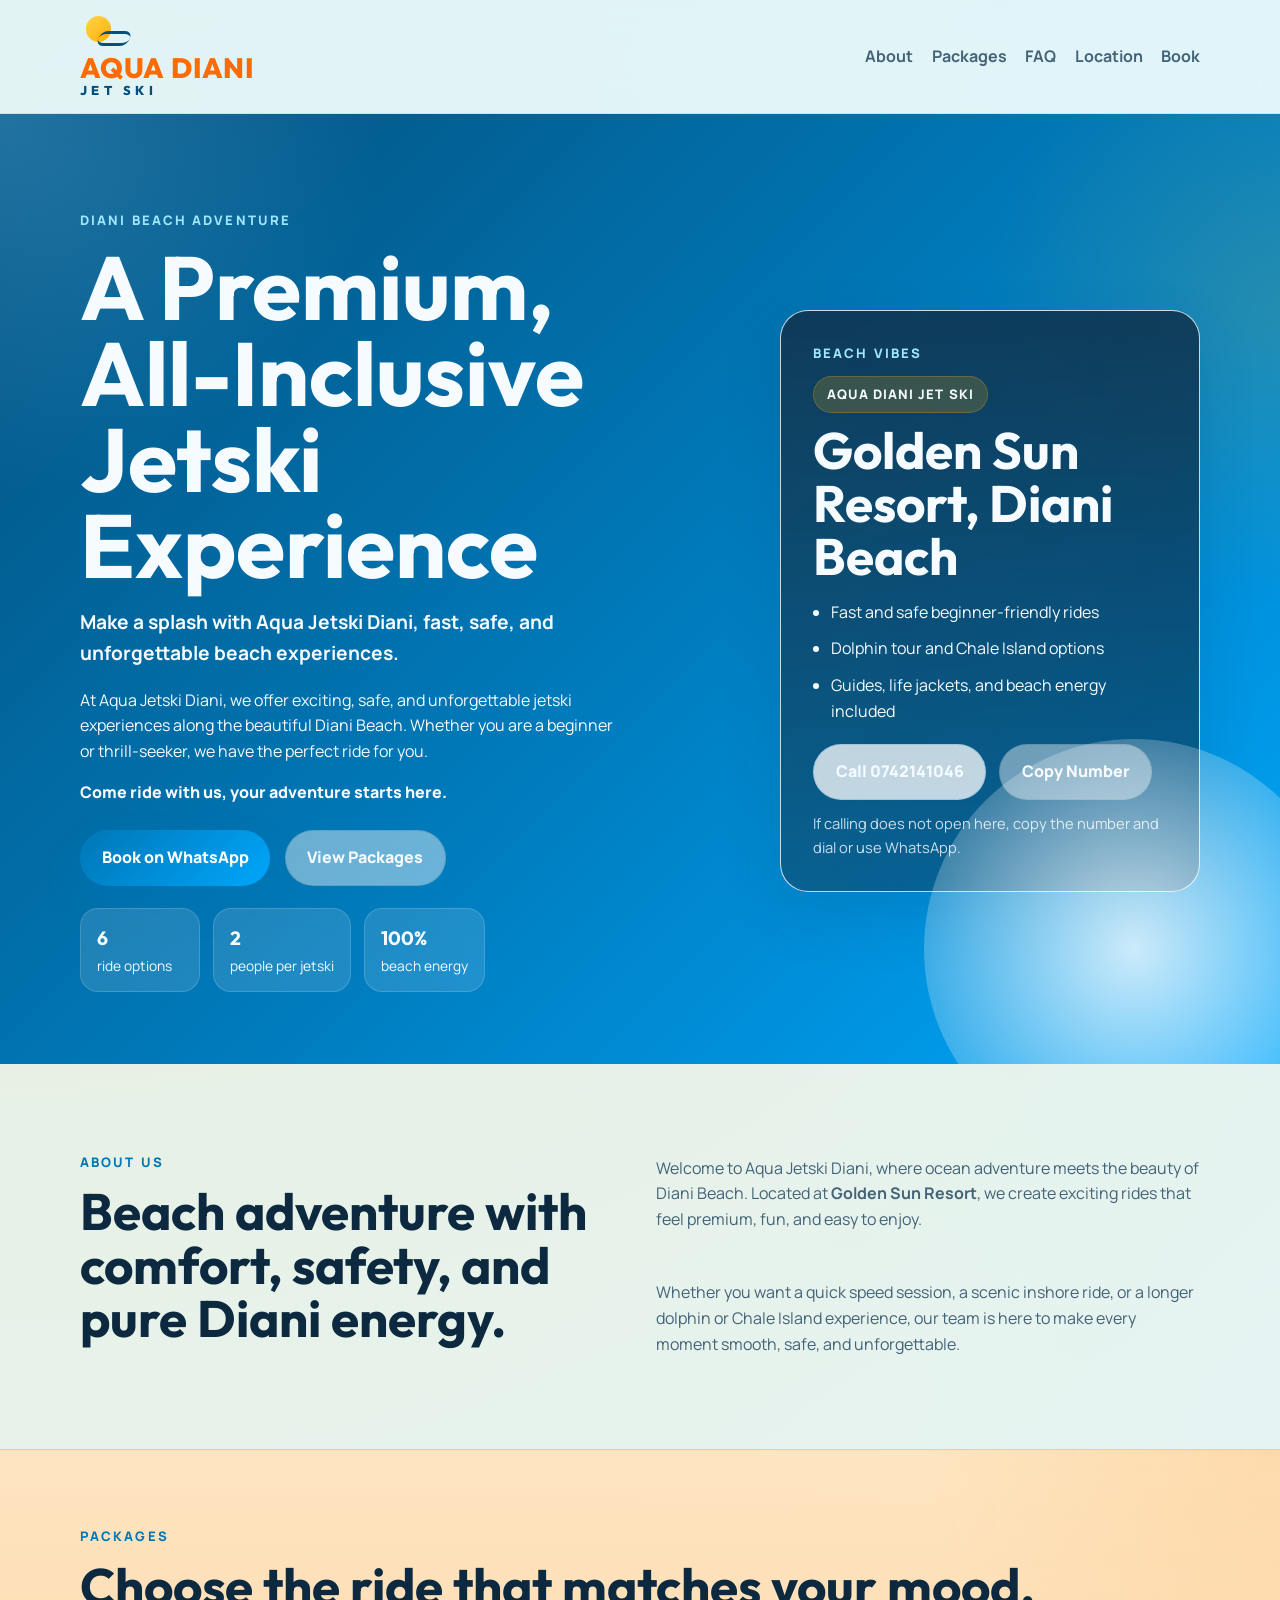
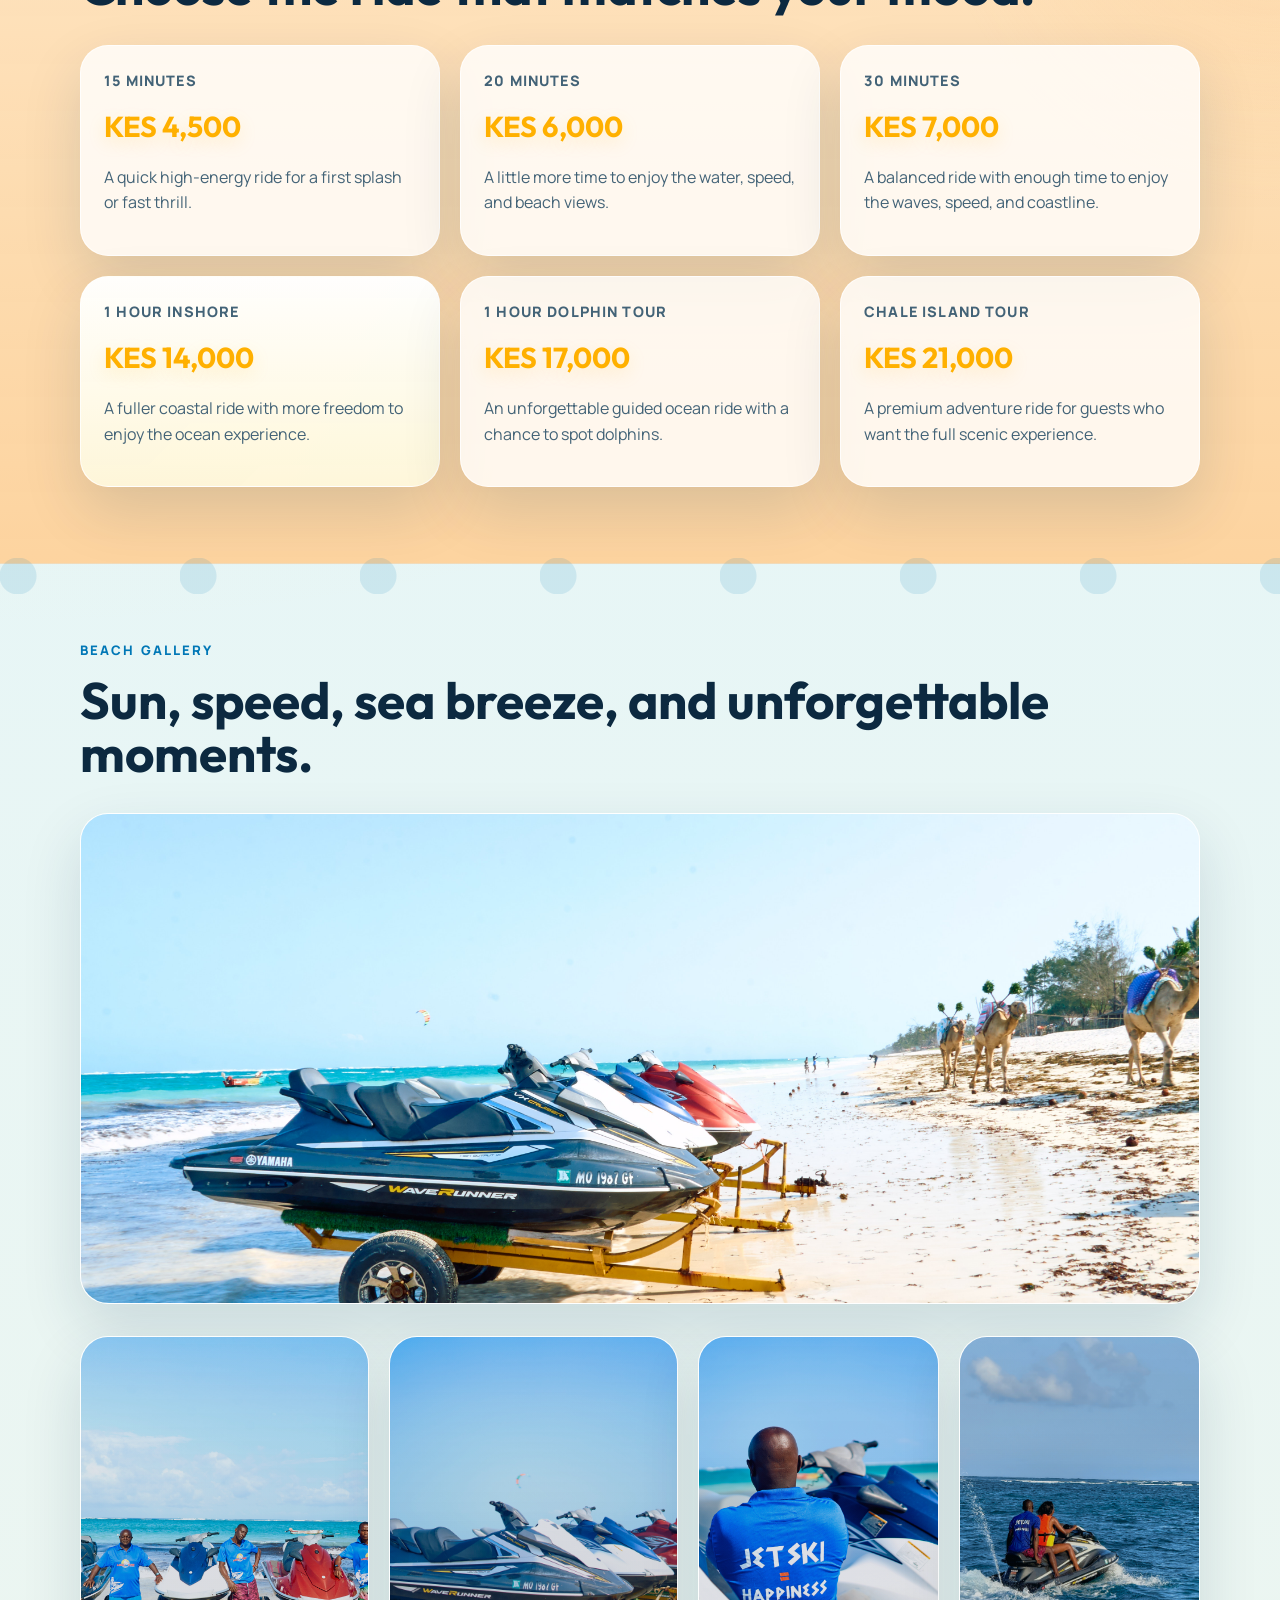
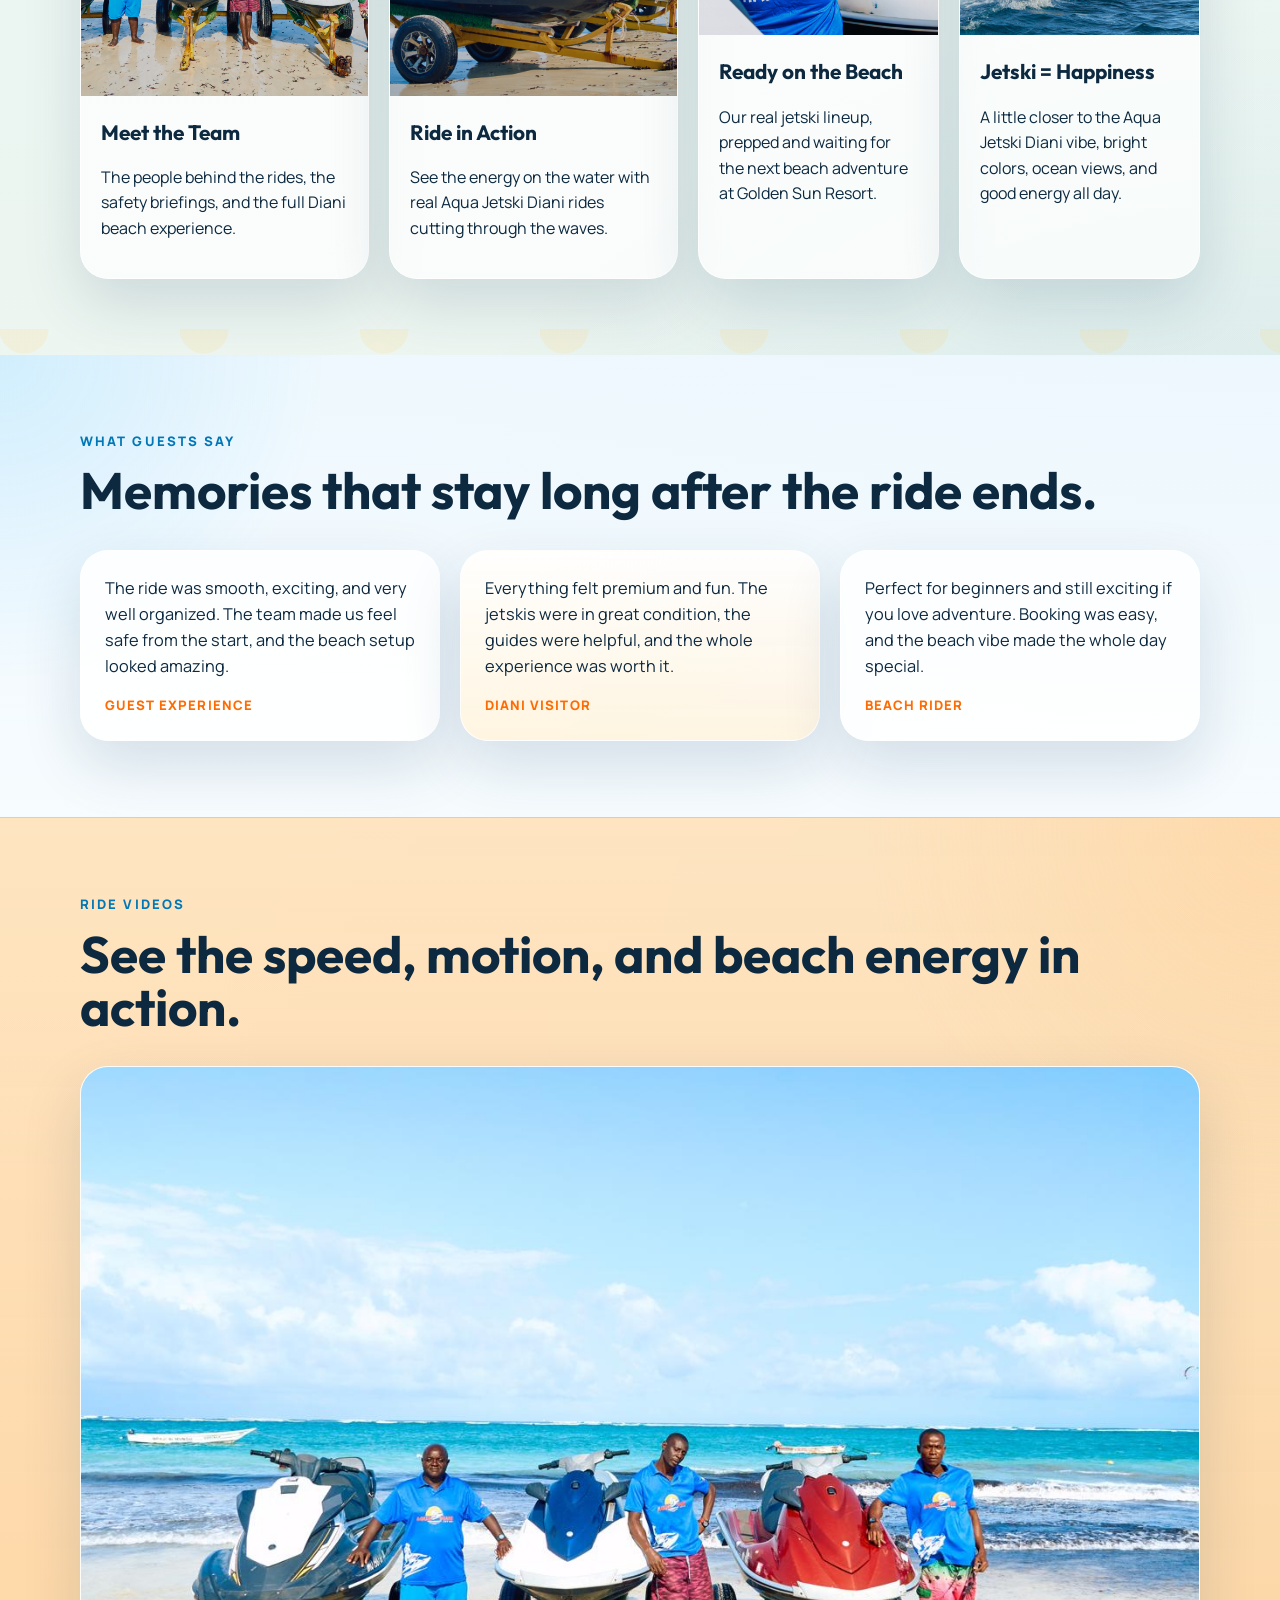
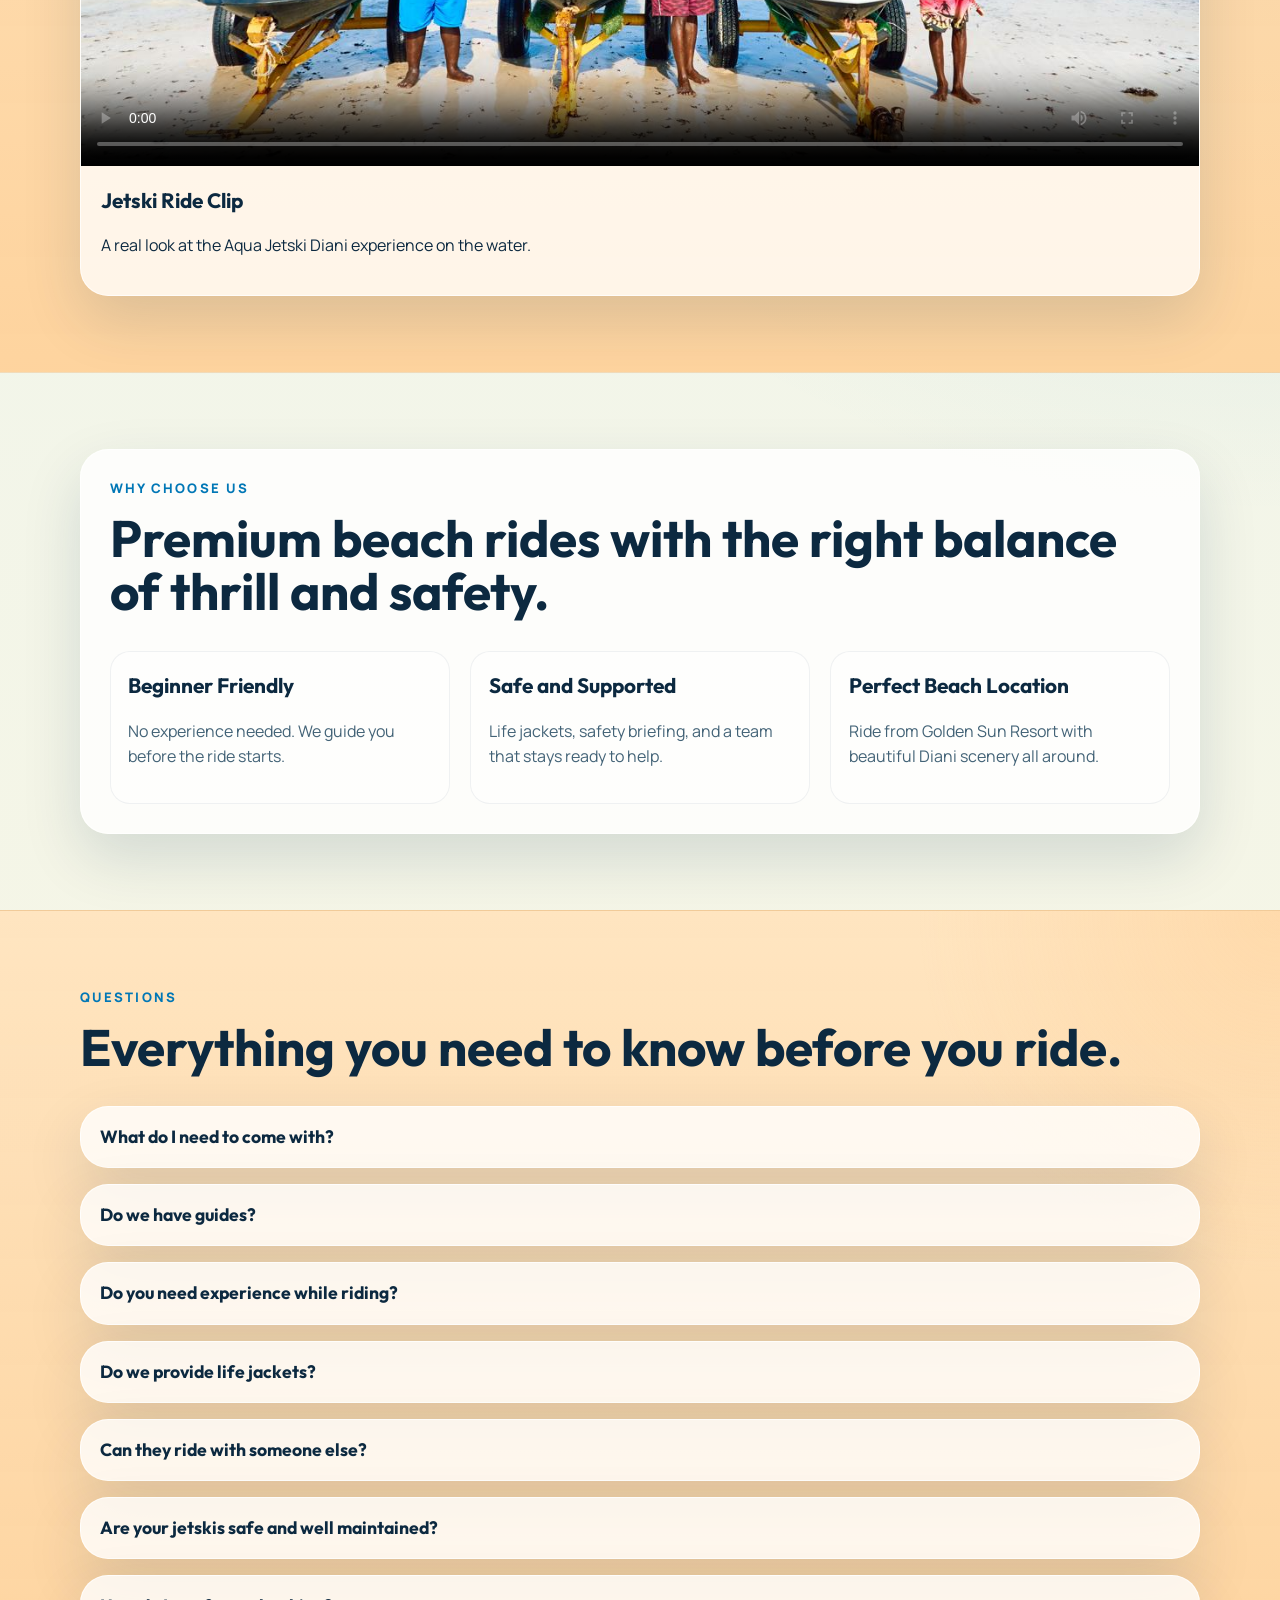
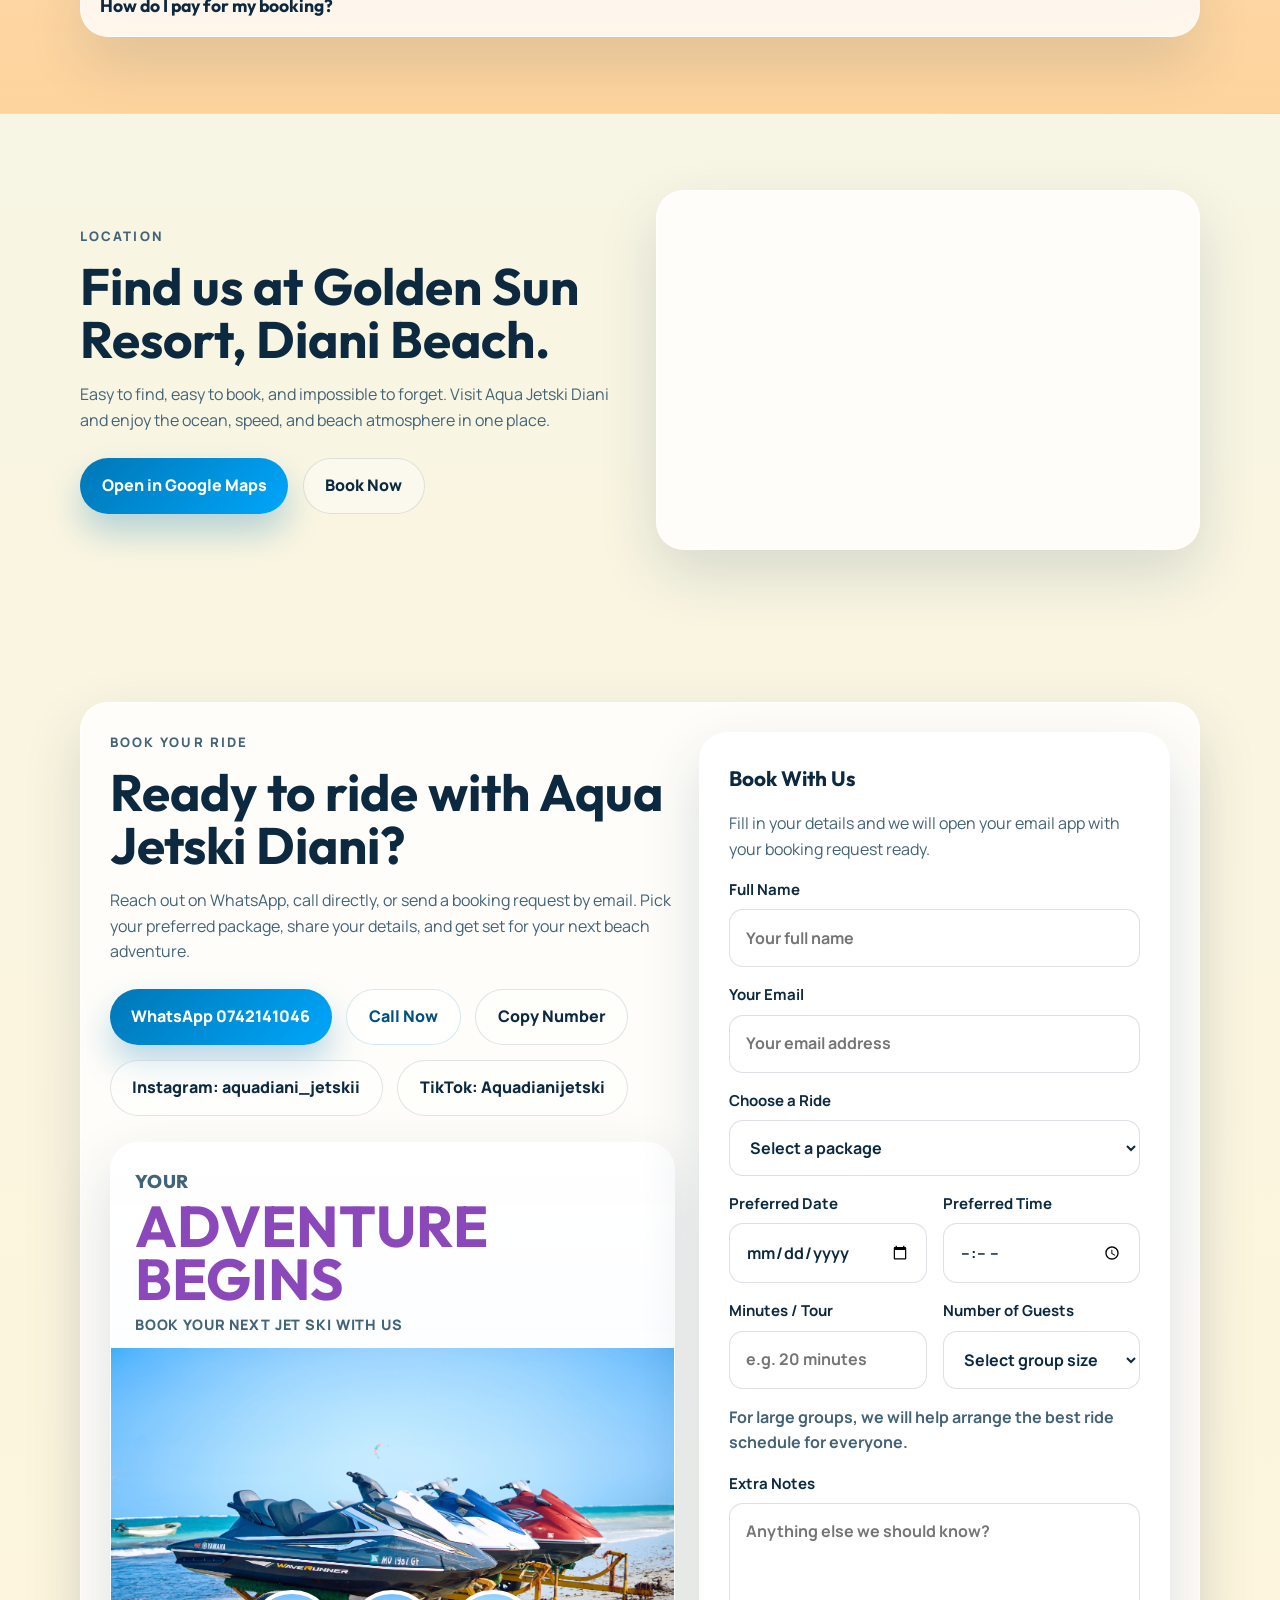
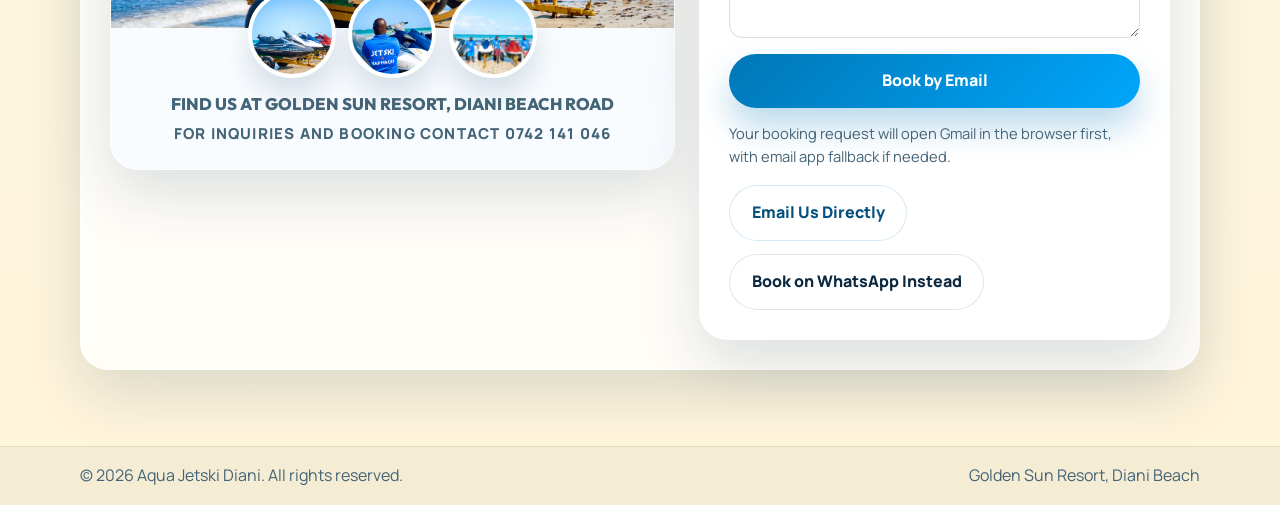
==== commit 6b57014f: "Update TikTok handle" ====
--- a/aquajetski.html
+++ b/aquajetski.html
@@ -331,7 +331,7 @@
                         <a class="secondary-button" href="tel:0742141046">Call Now</a>
                         <button type="button" class="ghost-button copy-button" data-copy="0742141046">Copy Number</button>
                         <a class="social-link" href="https://www.instagram.com/aquadiani_jetskii/" target="_blank" rel="noreferrer">Instagram: aquadiani_jetskii</a>
-                        <a class="social-link" href="https://www.tiktok.com/@aquadiani_jetskii" target="_blank" rel="noreferrer">TikTok: aquadiani_jetskii</a>
+                        <a class="social-link" href="https://www.tiktok.com/@Aquadianijetski" target="_blank" rel="noreferrer">TikTok: Aquadianijetski</a>
                     </div>
                     <article class="adventure-poster" aria-label="Aqua Jetski Diani booking highlight">
                         <div class="poster-copy">
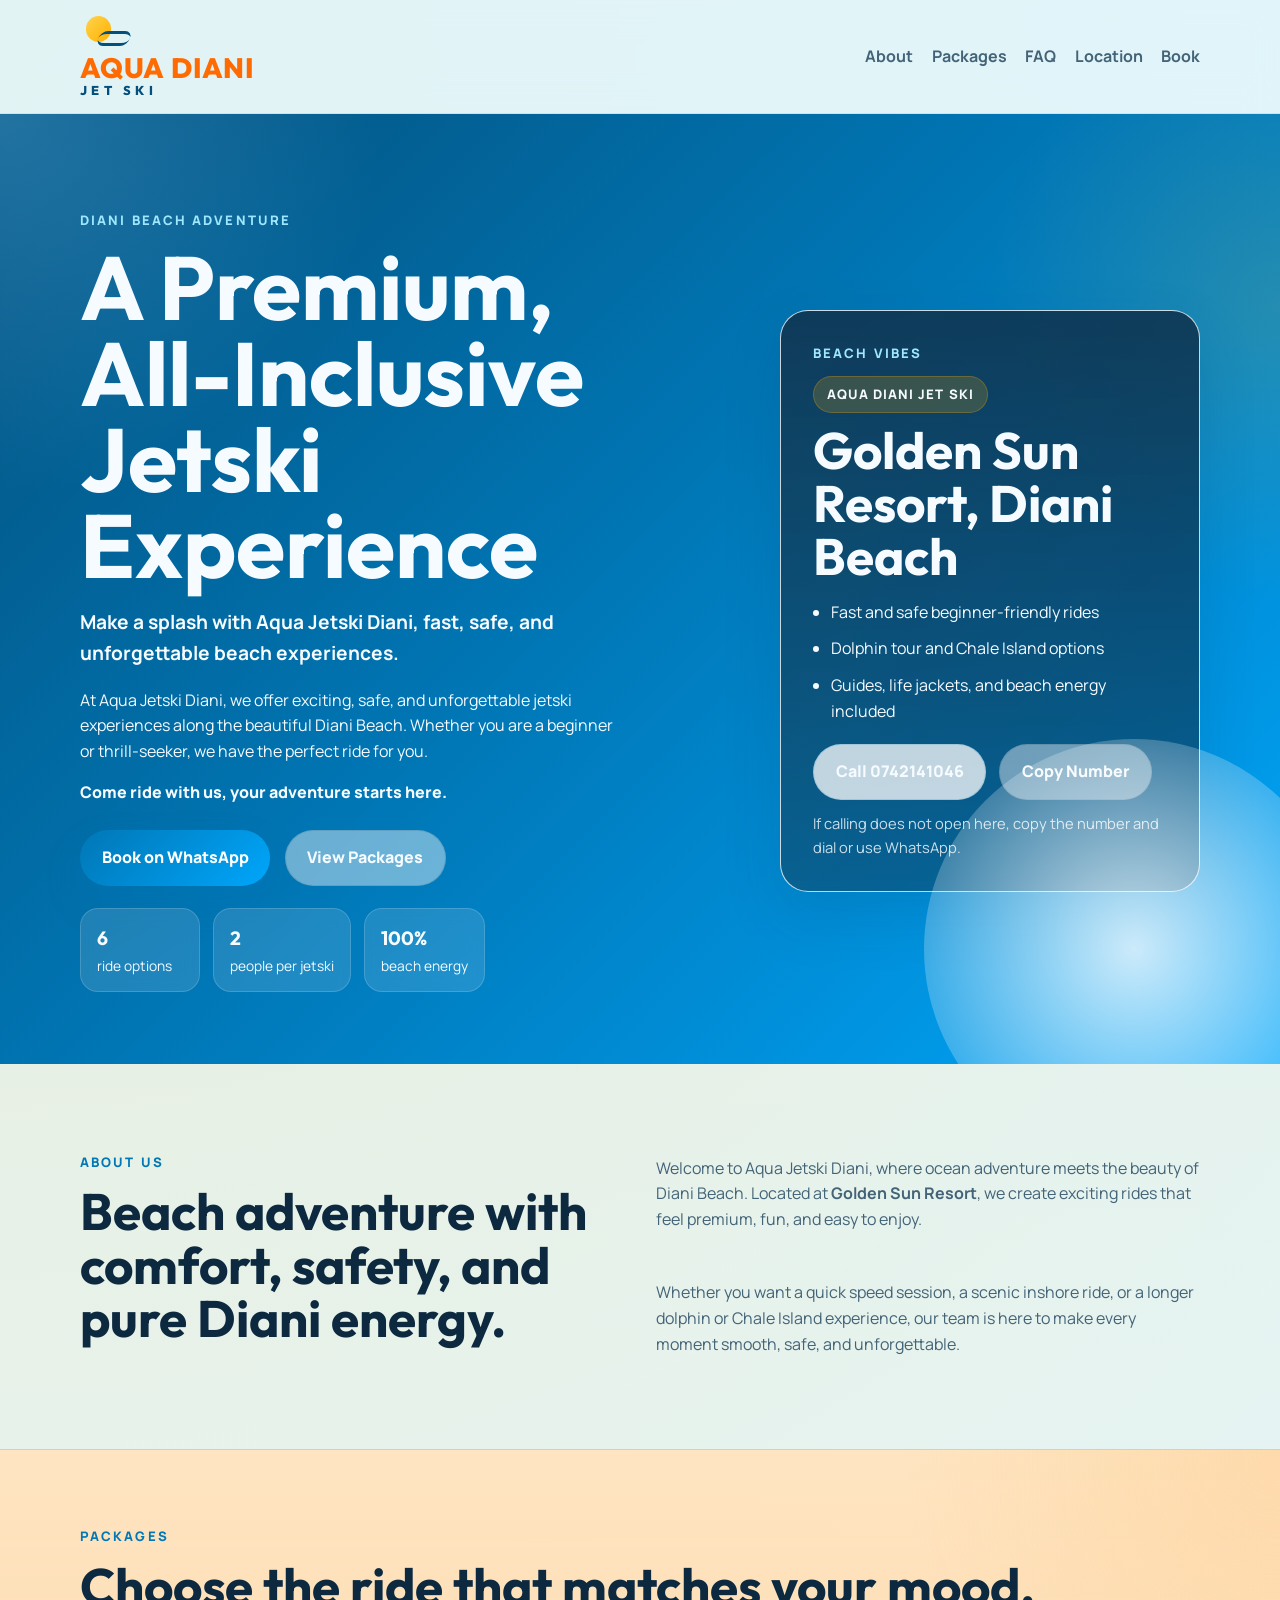
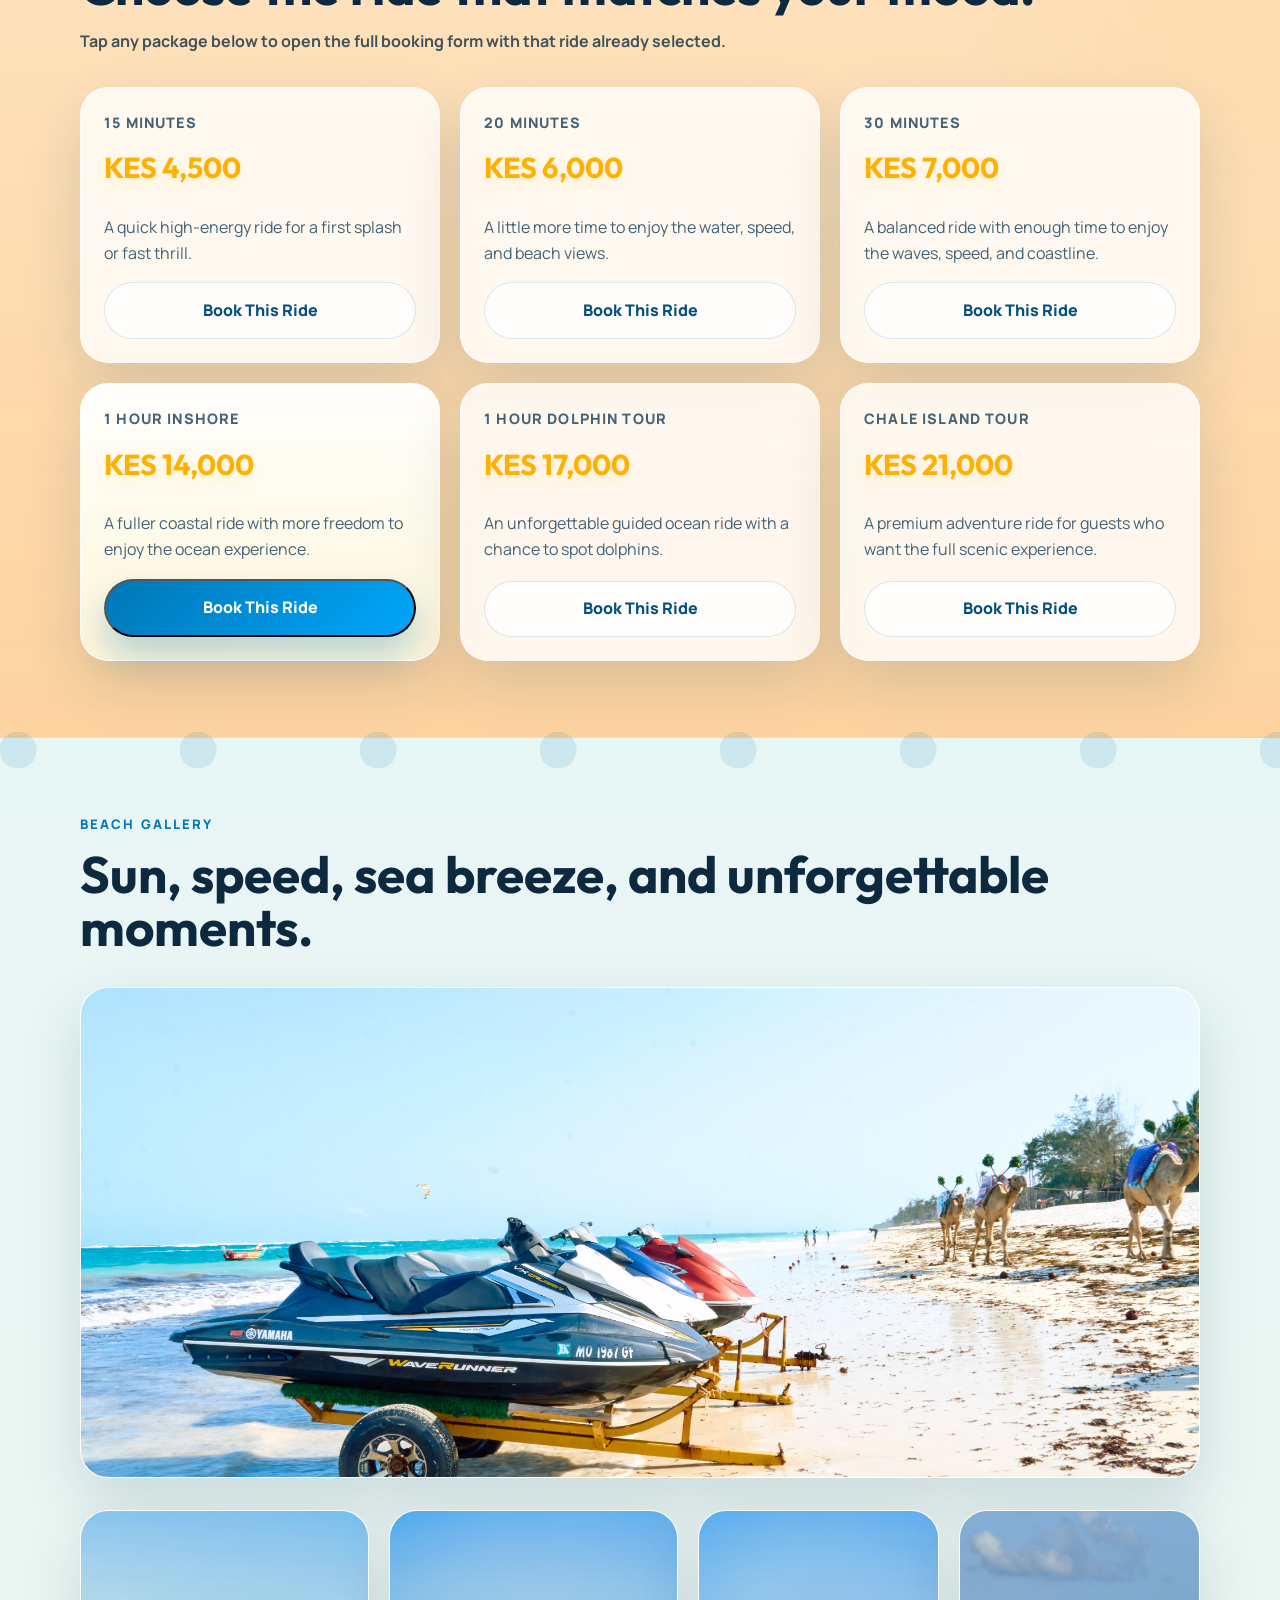
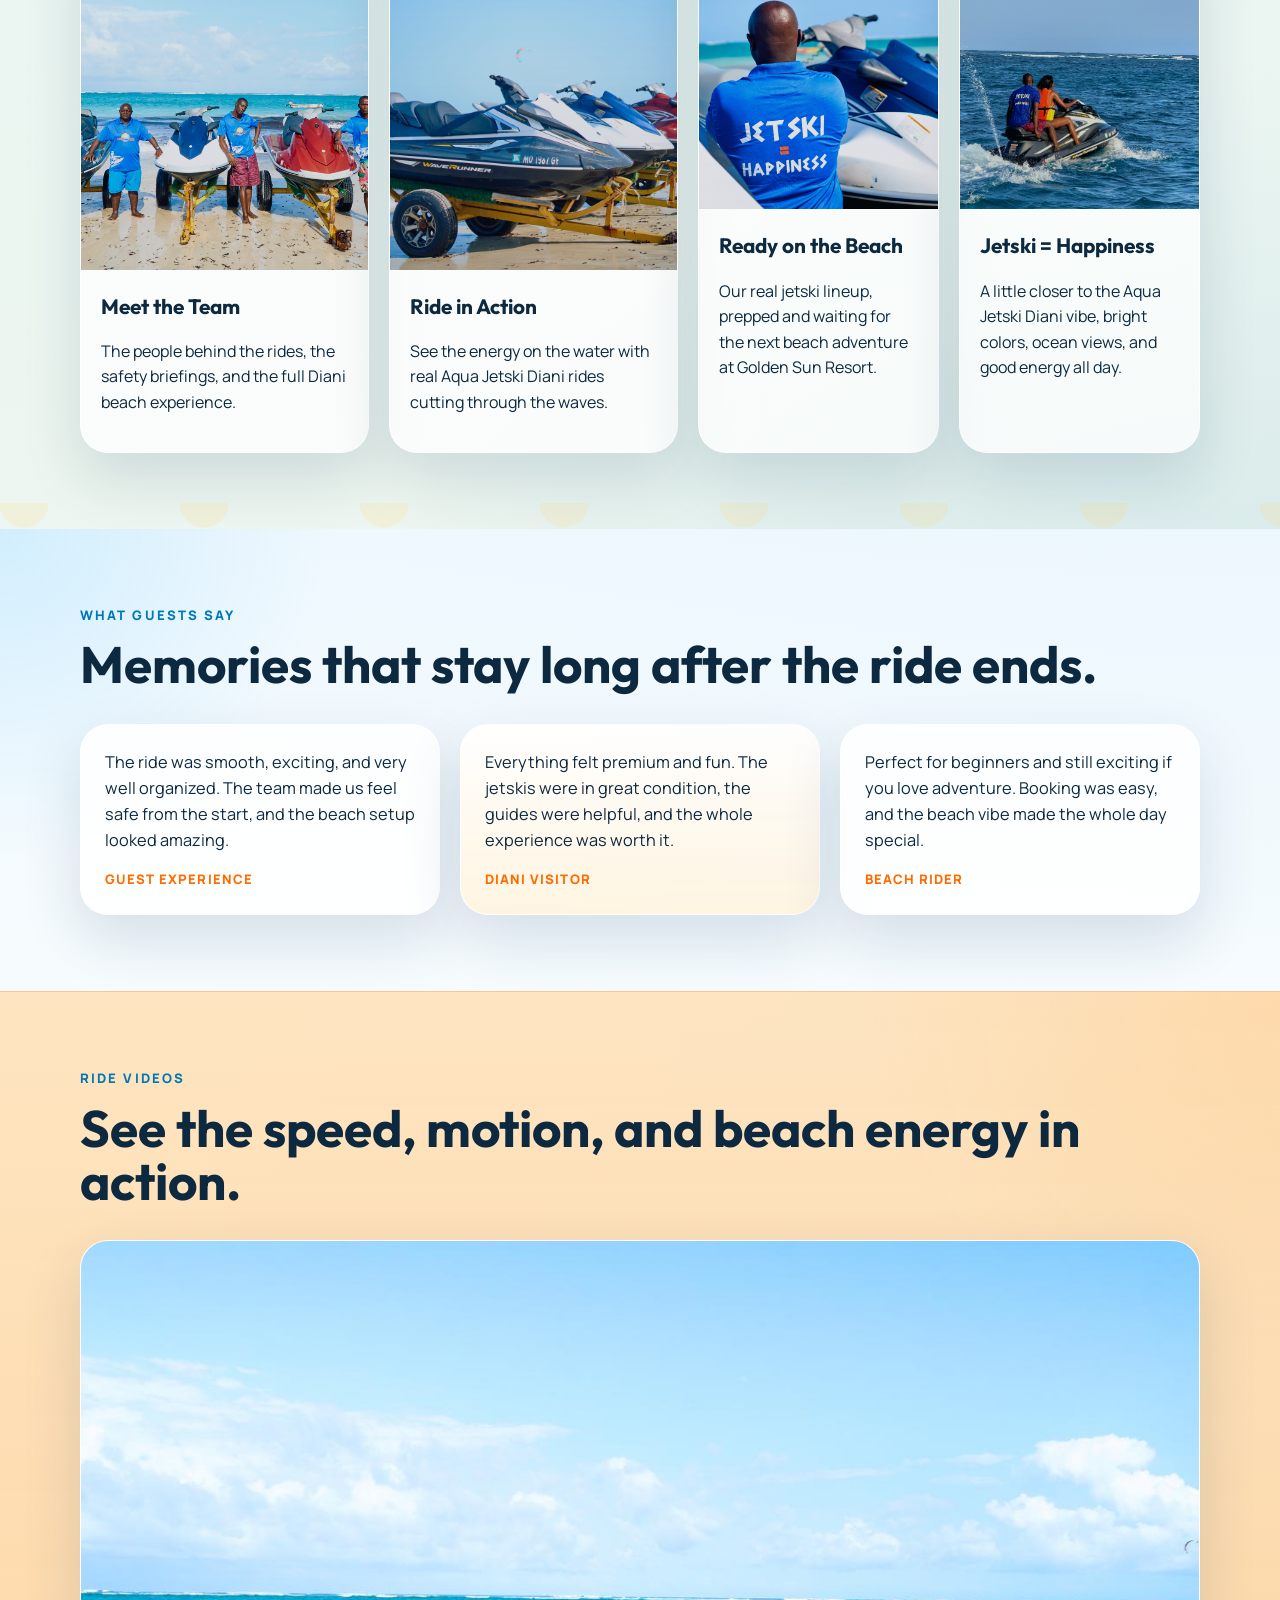
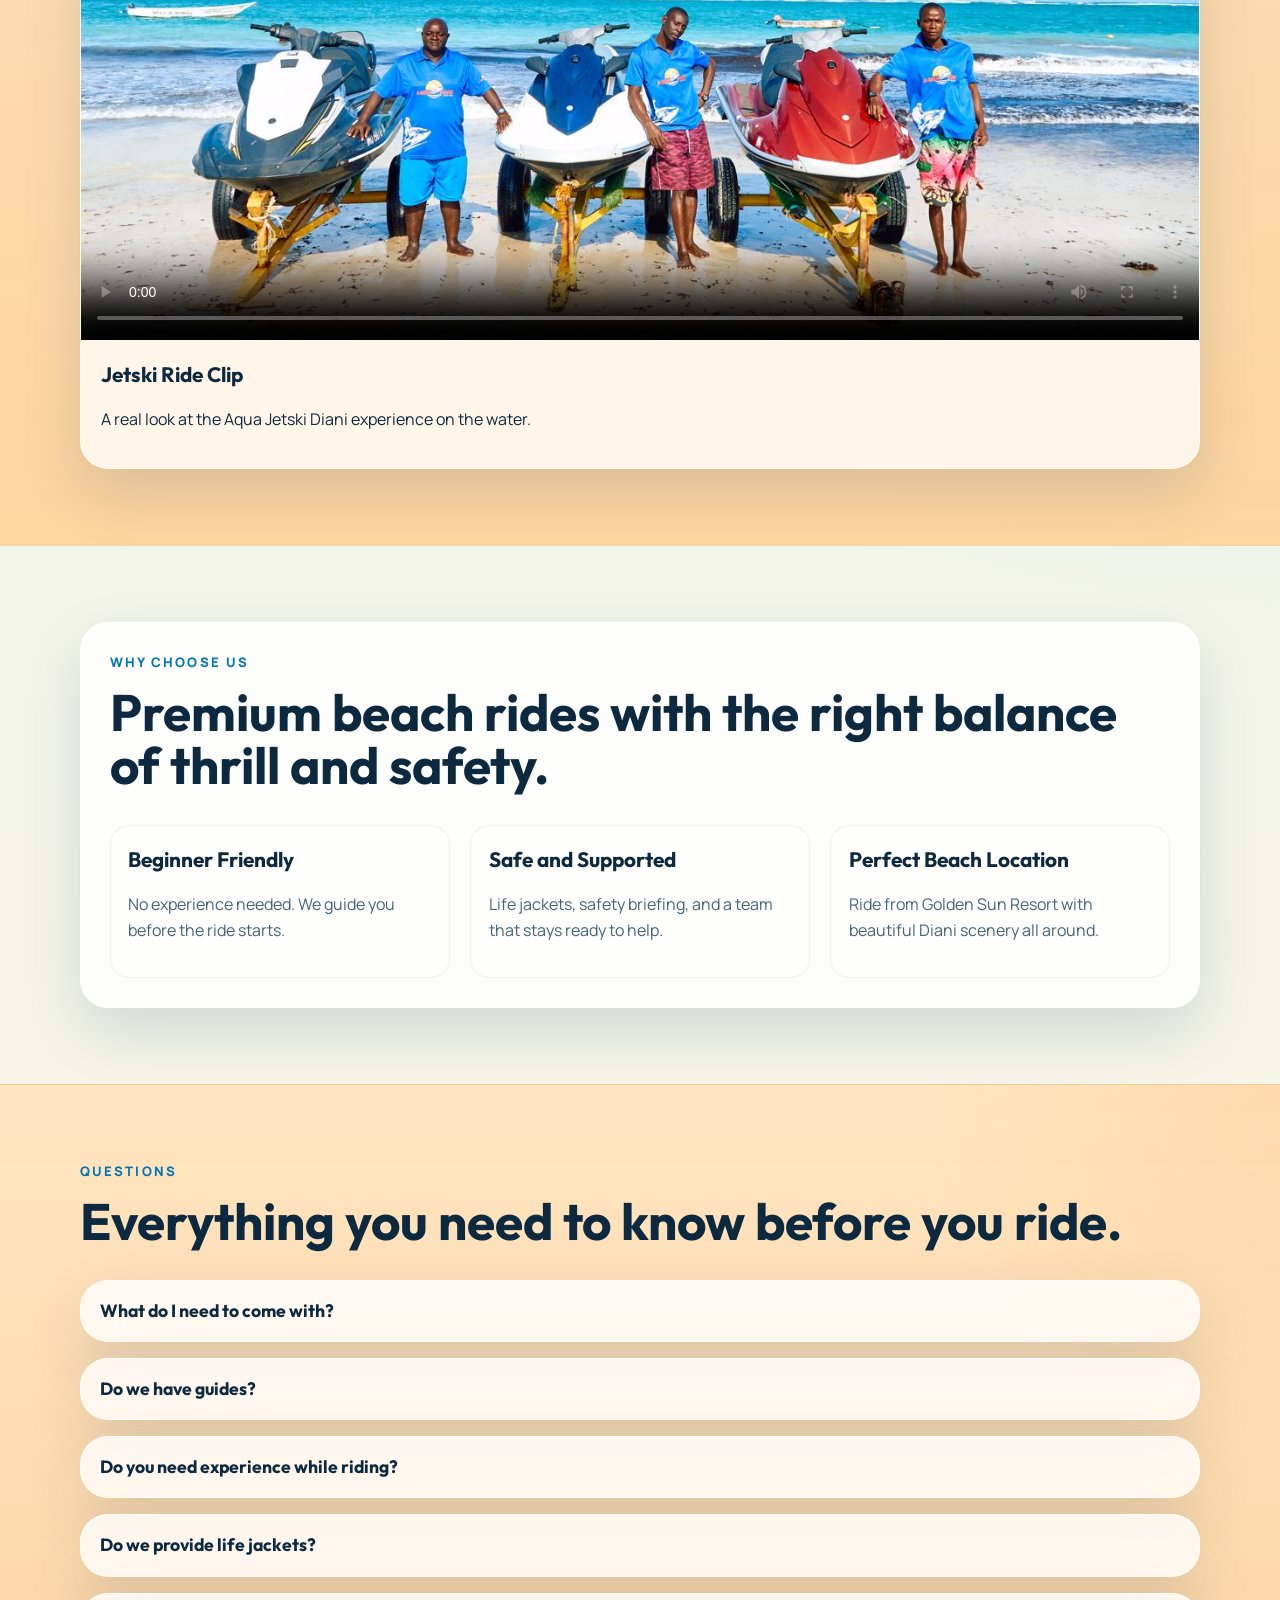
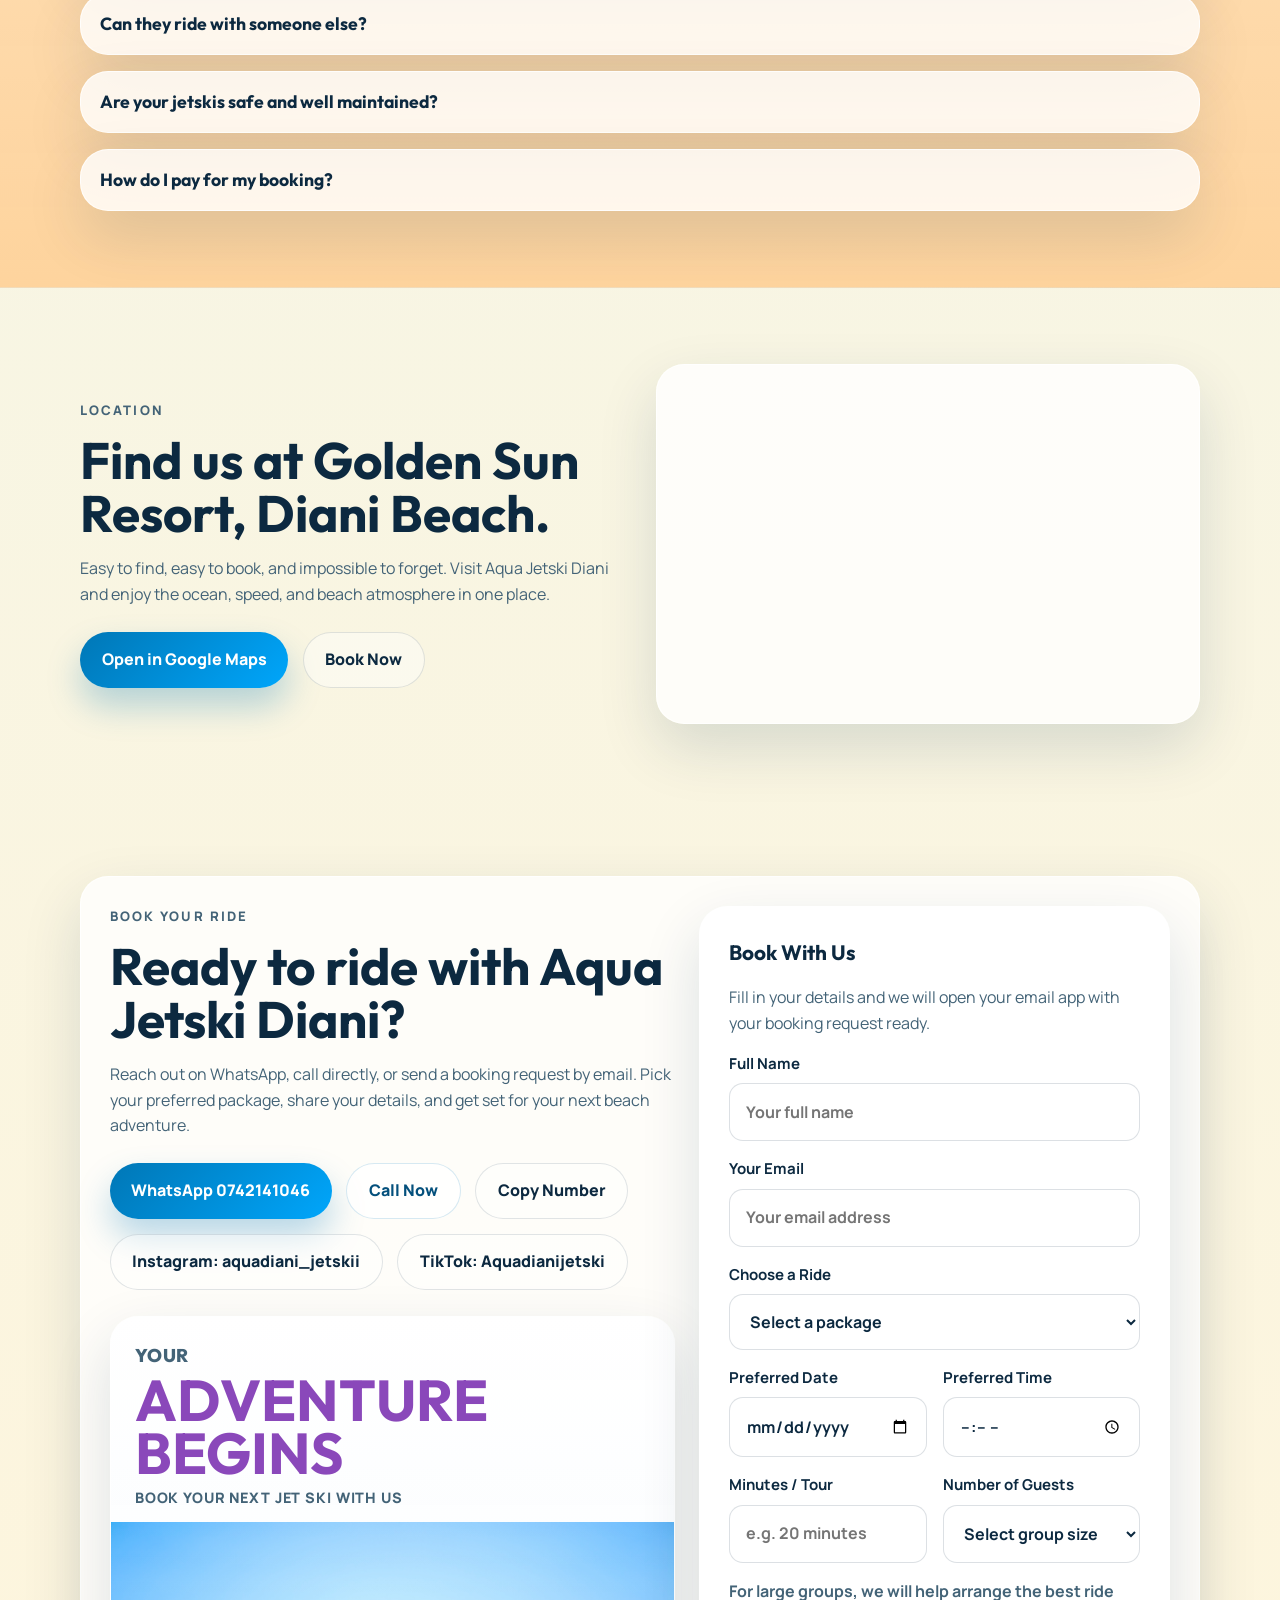
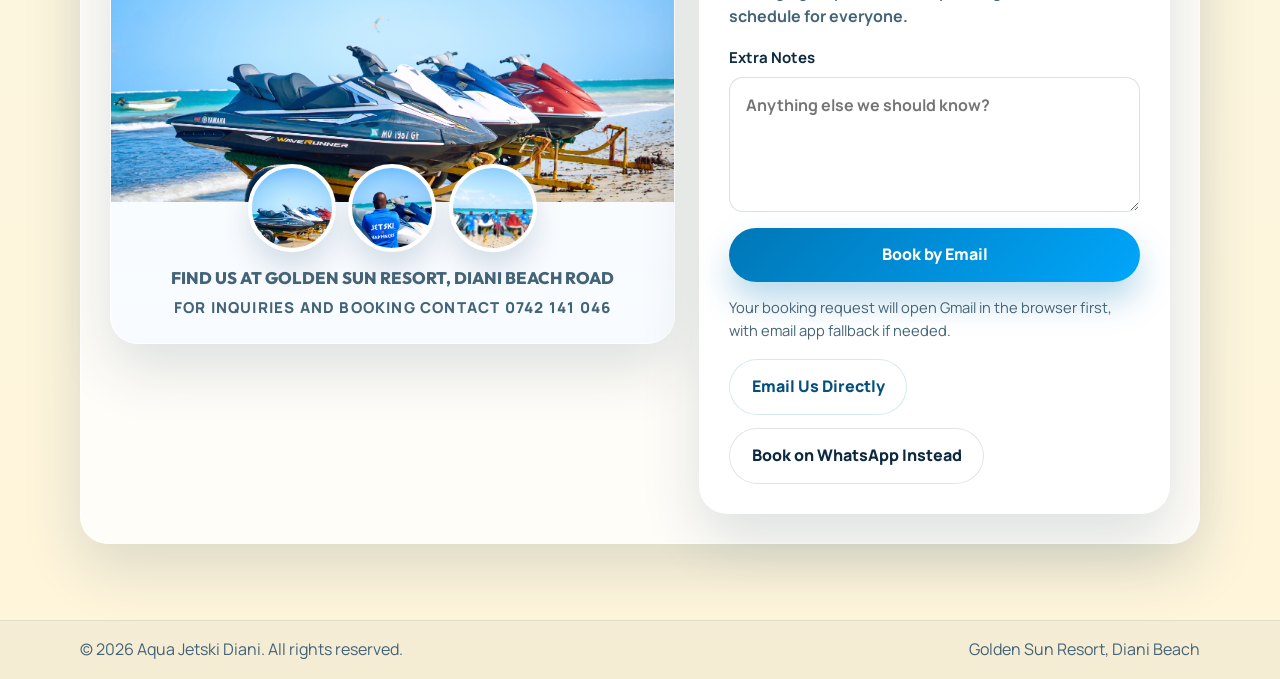
==== commit 1d794cce: "Add package booking shortcuts" ====
--- a/aquajetski.html
+++ b/aquajetski.html
@@ -115,36 +115,43 @@
             <div class="container">
                 <p class="section-tag">Packages</p>
                 <h2>Choose the ride that matches your mood.</h2>
+                <p class="packages-note">Tap any package below to open the full booking form with that ride already selected.</p>
                 <div class="pricing-grid">
                     <article class="price-card">
                         <p class="ride-time">15 Minutes</p>
                         <h3>KES 4,500</h3>
                         <p>A quick high-energy ride for a first splash or fast thrill.</p>
+                        <button type="button" class="secondary-button package-book-button" data-package="15 Minutes - KES 4,500" data-duration="15 Minutes">Book This Ride</button>
                     </article>
                     <article class="price-card">
                         <p class="ride-time">20 Minutes</p>
                         <h3>KES 6,000</h3>
                         <p>A little more time to enjoy the water, speed, and beach views.</p>
+                        <button type="button" class="secondary-button package-book-button" data-package="20 Minutes - KES 6,000" data-duration="20 Minutes">Book This Ride</button>
                     </article>
                     <article class="price-card">
                         <p class="ride-time">30 Minutes</p>
                         <h3>KES 7,000</h3>
                         <p>A balanced ride with enough time to enjoy the waves, speed, and coastline.</p>
+                        <button type="button" class="secondary-button package-book-button" data-package="30 Minutes - KES 7,000" data-duration="30 Minutes">Book This Ride</button>
                     </article>
                     <article class="price-card featured-card">
                         <p class="ride-time">1 Hour Inshore</p>
                         <h3>KES 14,000</h3>
                         <p>A fuller coastal ride with more freedom to enjoy the ocean experience.</p>
+                        <button type="button" class="primary-button package-book-button" data-package="1 Hour Inshore - KES 14,000" data-duration="1 Hour Inshore">Book This Ride</button>
                     </article>
                     <article class="price-card">
                         <p class="ride-time">1 Hour Dolphin Tour</p>
                         <h3>KES 17,000</h3>
                         <p>An unforgettable guided ocean ride with a chance to spot dolphins.</p>
+                        <button type="button" class="secondary-button package-book-button" data-package="1 Hour Dolphin Tour - KES 17,000" data-duration="1 Hour Dolphin Tour">Book This Ride</button>
                     </article>
                     <article class="price-card">
                         <p class="ride-time">Chale Island Tour</p>
                         <h3>KES 21,000</h3>
                         <p>A premium adventure ride for guests who want the full scenic experience.</p>
+                        <button type="button" class="secondary-button package-book-button" data-package="Chale Island Tour - KES 21,000" data-duration="Chale Island Tour">Book This Ride</button>
                     </article>
                 </div>
             </div>
@@ -364,7 +371,7 @@
                     </label>
                     <label>
                         <span>Choose a Ride</span>
-                        <select name="package" required>
+                        <select name="package" id="booking-package" required>
                             <option value="">Select a package</option>
                             <option value="15 Minutes - KES 4,500">15 Minutes - KES 4,500</option>
                             <option value="20 Minutes - KES 6,000">20 Minutes - KES 6,000</option>
@@ -387,7 +394,7 @@
                     <div class="form-grid">
                         <label>
                             <span>Minutes / Tour</span>
-                            <input type="text" name="duration" placeholder="e.g. 20 minutes" required>
+                            <input type="text" name="duration" id="booking-duration" placeholder="e.g. 20 minutes" required>
                         </label>
                         <label>
                             <span>Number of Guests</span>
@@ -453,6 +460,9 @@
             const form = document.getElementById("booking-form");
             const bookingEmail = "aquajetskidiani@gmail.com";
             const copyButtons = document.querySelectorAll(".copy-button");
+            const packageButtons = document.querySelectorAll(".package-book-button");
+            const packageSelect = document.getElementById("booking-package");
+            const durationInput = document.getElementById("booking-duration");
 
             copyButtons.forEach(function (button) {
                 button.addEventListener("click", async function () {
@@ -473,6 +483,31 @@
             if (!form) {
                 return;
             }
+
+            packageButtons.forEach(function (button) {
+                button.addEventListener("click", function () {
+                    const selectedPackage = button.getAttribute("data-package") || "";
+                    const selectedDuration = button.getAttribute("data-duration") || "";
+
+                    if (packageSelect && selectedPackage) {
+                        packageSelect.value = selectedPackage;
+                    }
+
+                    if (durationInput && selectedDuration) {
+                        durationInput.value = selectedDuration;
+                    }
+
+                    form.scrollIntoView({ behavior: "smooth", block: "start" });
+
+                    window.setTimeout(function () {
+                        const firstInput = form.querySelector("input[name='name']");
+
+                        if (firstInput) {
+                            firstInput.focus({ preventScroll: true });
+                        }
+                    }, 350);
+                });
+            });
 
             form.addEventListener("submit", function (event) {
                 event.preventDefault();
--- a/aquajetski.css
+++ b/aquajetski.css
@@ -420,6 +420,13 @@
     margin-top: 2rem;
 }
 
+.packages-note {
+    max-width: 42rem;
+    margin: 0;
+    color: rgba(12, 41, 64, 0.78);
+    font-weight: 700;
+}
+
 .gallery-section {
     position: relative;
 }
@@ -591,12 +598,20 @@
 
 .price-card {
     padding: 1.45rem;
+    display: flex;
+    flex-direction: column;
+    align-items: flex-start;
 }
 
 .price-card h3 {
     color: var(--accent);
     font-size: 1.8rem;
     text-shadow: 0 6px 18px rgba(255, 176, 0, 0.18);
+}
+
+.price-card .package-book-button {
+    margin-top: auto;
+    width: 100%;
 }
 
 .featured-card {
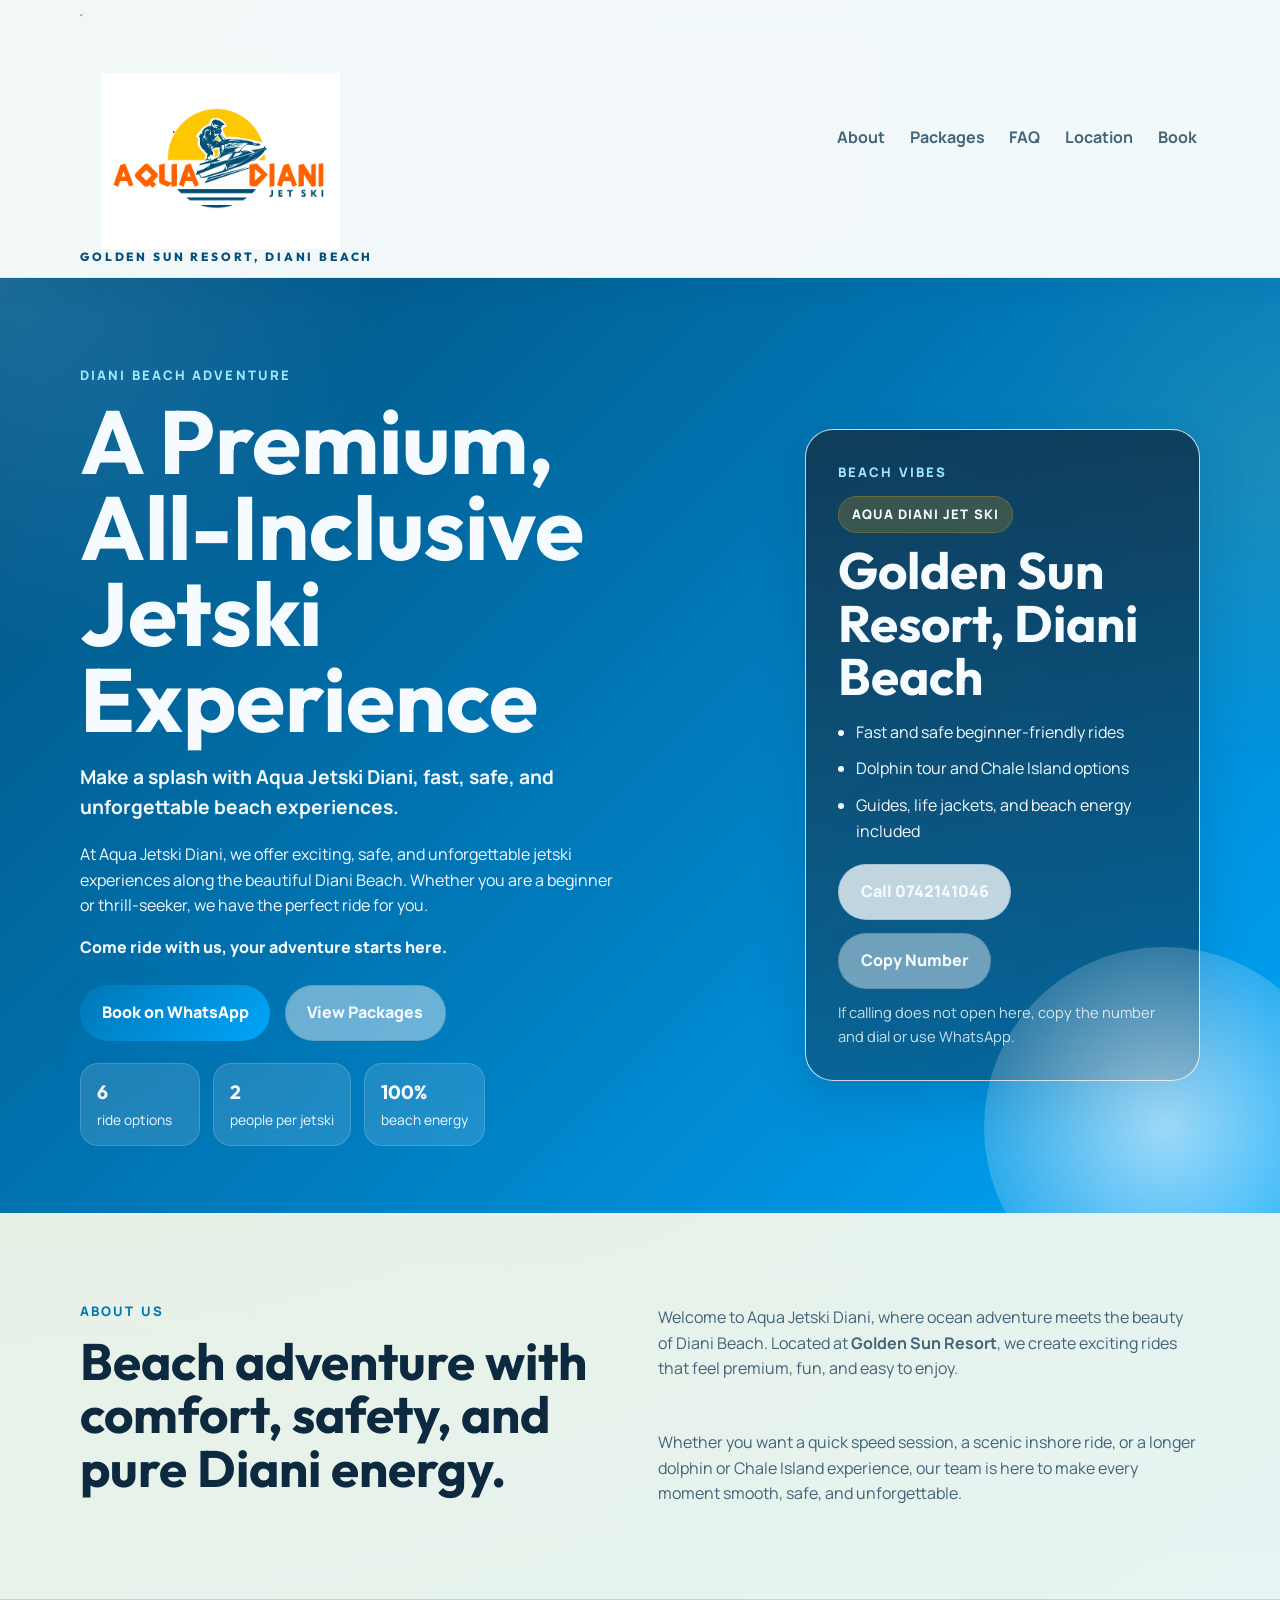
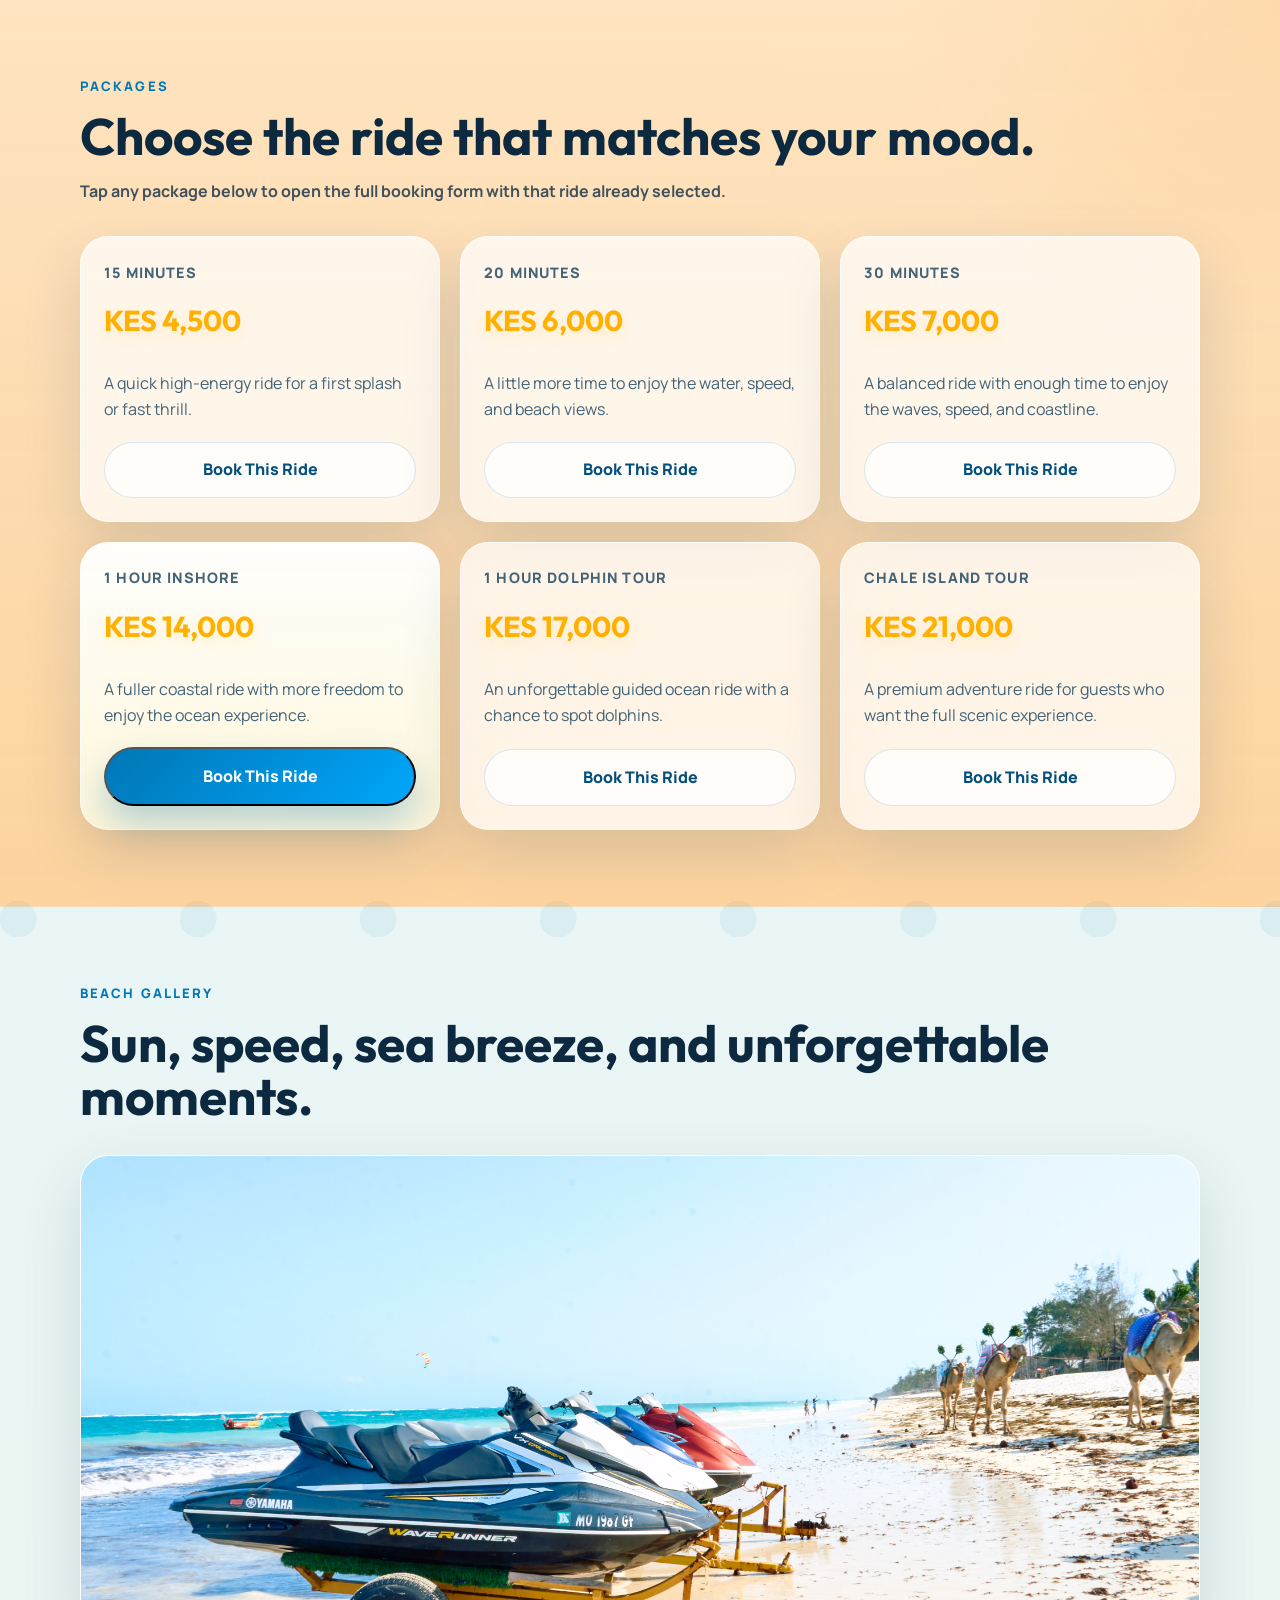
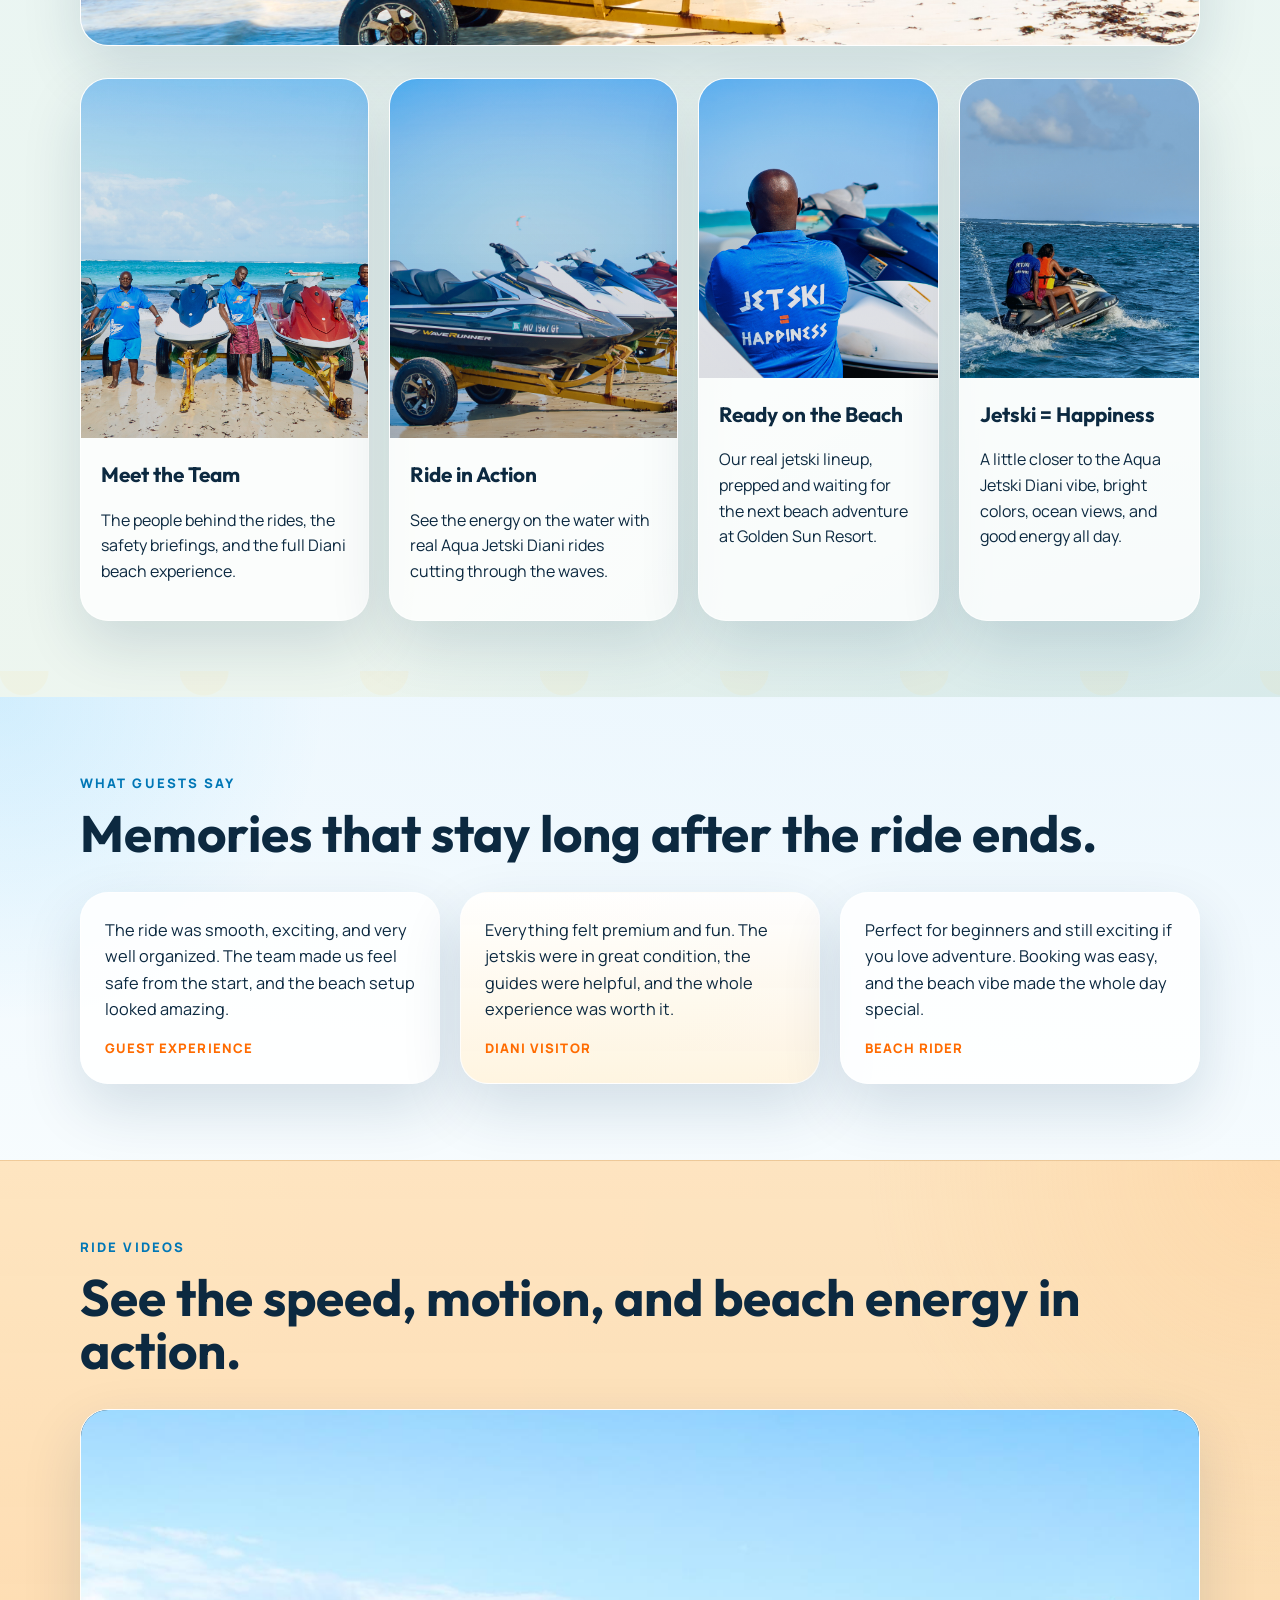
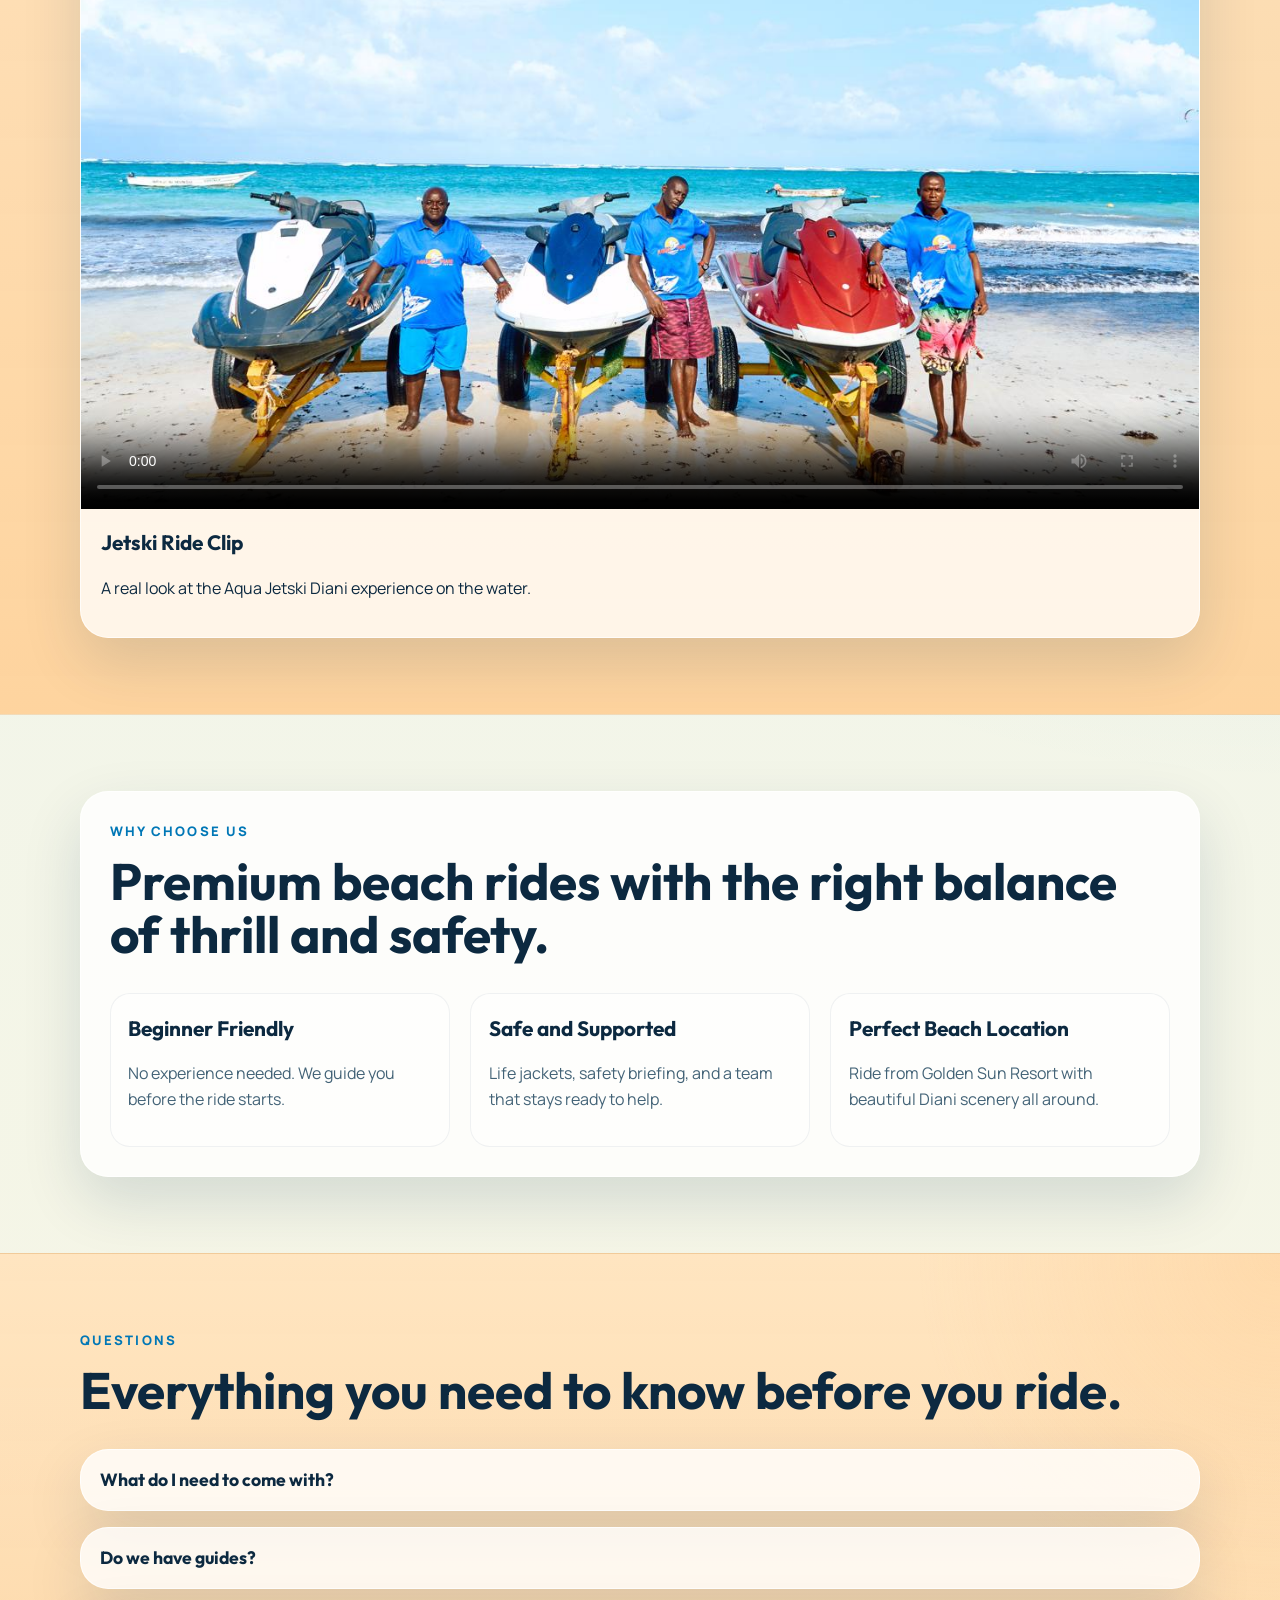
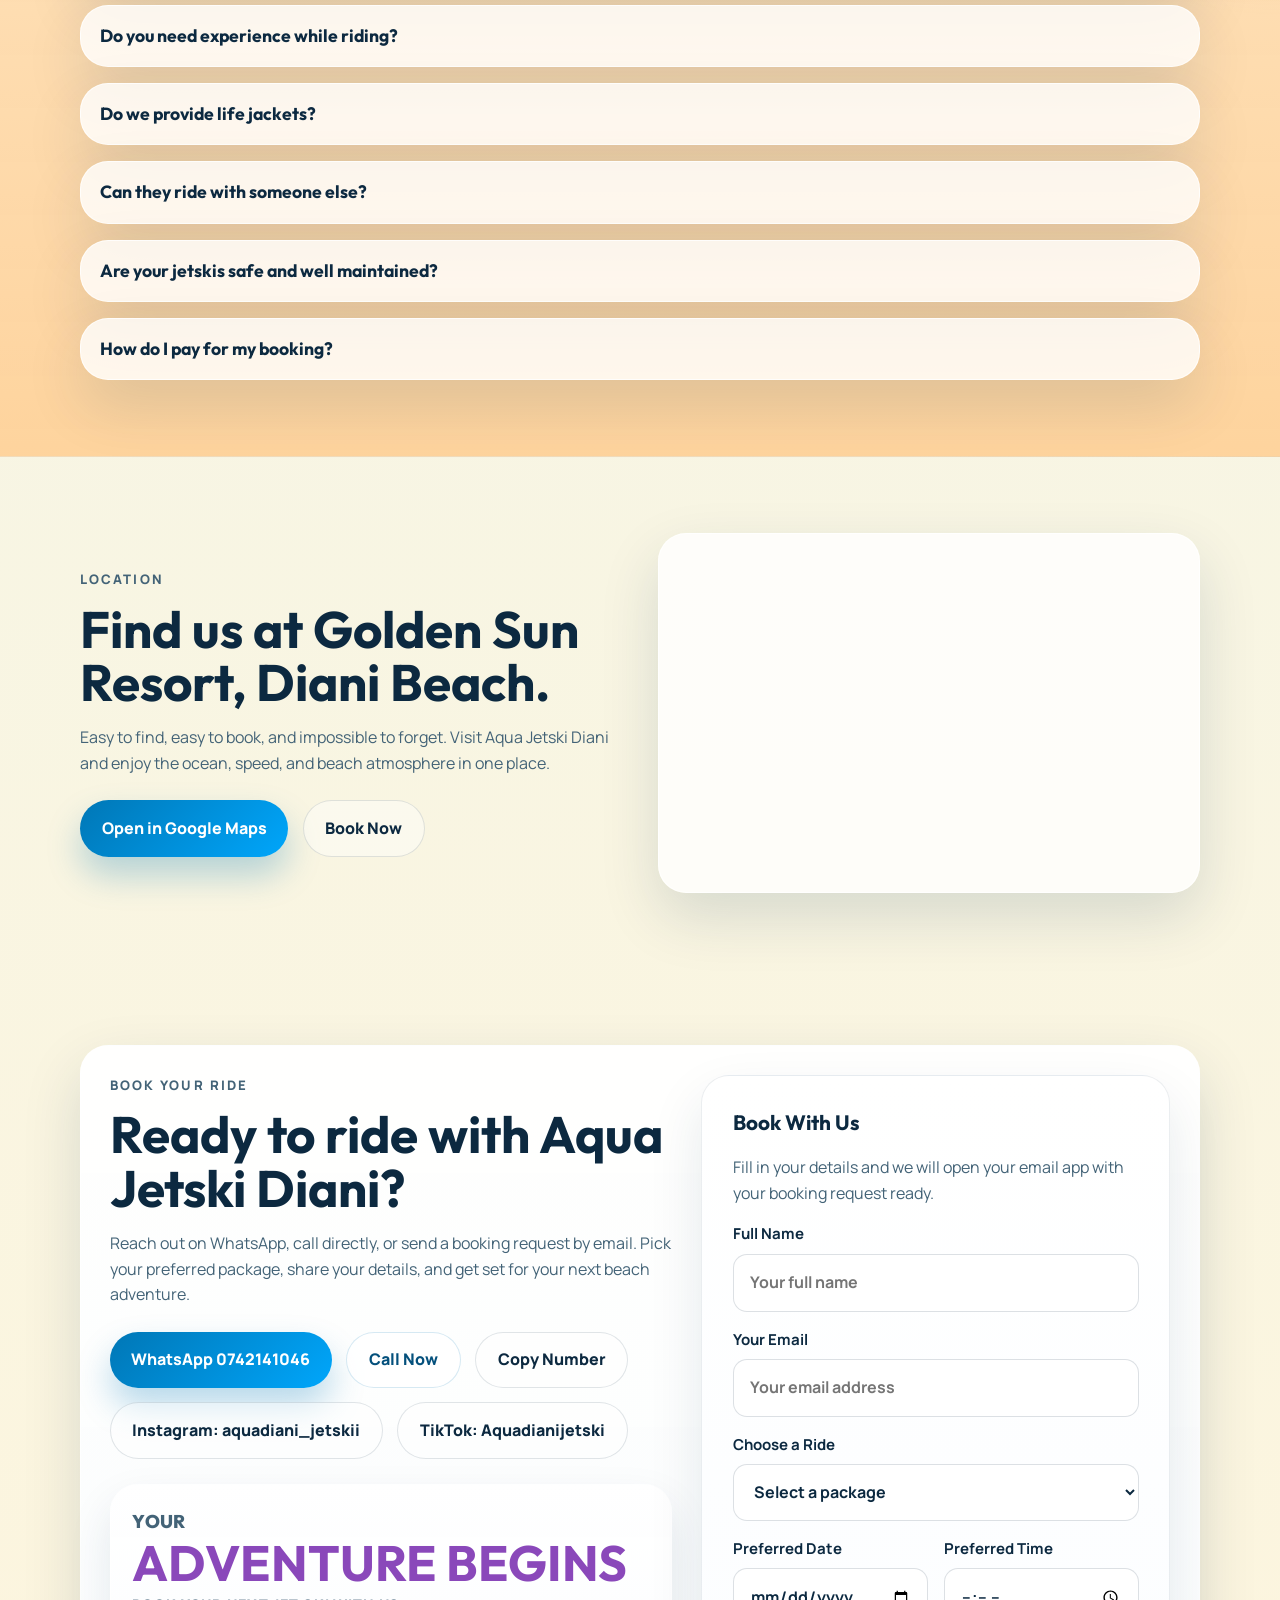
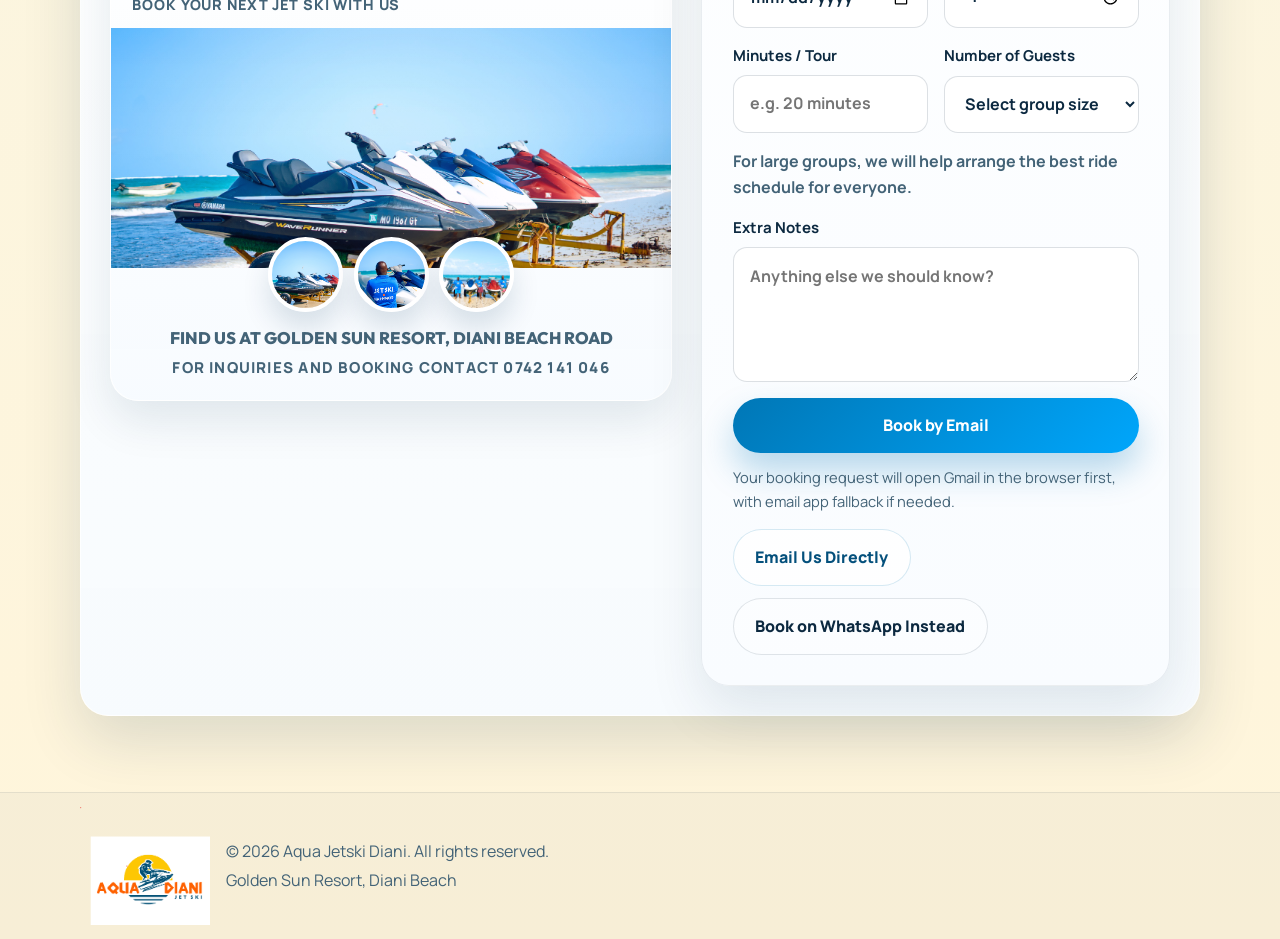
==== commit e15d41db: "Add official logo and refine layout" ====
--- a/aquajetski.html
+++ b/aquajetski.html
@@ -14,15 +14,8 @@
     <header class="site-header">
         <div class="container header-inner">
             <a class="brand" href="#hero" aria-label="Aqua Jetski Diani home">
-                <span class="brand-mark" aria-hidden="true">
-                    <span class="brand-sun"></span>
-                    <span class="brand-wave"></span>
-                </span>
-                <span class="brand-top">
-                    <span class="brand-aqua">Aqua</span>
-                    <span class="brand-diani">Diani</span>
-                </span>
-                <span class="brand-sub">Jet Ski</span>
+                <img class="brand-logo" src="aqua-diani-logo.png" alt="Aqua Diani Jet Ski logo">
+                <span class="brand-sub">Golden Sun Resort, Diani Beach</span>
             </a>
             <nav aria-label="Main navigation">
                 <ul class="nav-links">
@@ -451,8 +444,13 @@
 
     <footer class="site-footer">
         <div class="container footer-inner">
-            <p>&copy; 2026 Aqua Jetski Diani. All rights reserved.</p>
-            <p>Golden Sun Resort, Diani Beach</p>
+            <div class="footer-brand">
+                <img class="footer-logo" src="aqua-diani-logo.png" alt="Aqua Diani Jet Ski logo">
+                <div class="footer-brand-copy">
+                    <p>&copy; 2026 Aqua Jetski Diani. All rights reserved.</p>
+                    <p>Golden Sun Resort, Diani Beach</p>
+                </div>
+            </div>
         </div>
     </footer>
     <script>
--- a/aquajetski.css
+++ b/aquajetski.css
@@ -71,9 +71,10 @@
     position: sticky;
     top: 0;
     z-index: 20;
-    backdrop-filter: blur(16px);
-    background: rgba(223, 246, 255, 0.72);
-    border-bottom: 1px solid rgba(12, 41, 64, 0.08);
+    backdrop-filter: blur(18px);
+    background: rgba(245, 251, 255, 0.82);
+    border-bottom: 1px solid rgba(12, 41, 64, 0.06);
+    box-shadow: 0 10px 24px rgba(6, 52, 83, 0.06);
 }
 
 .header-inner,
@@ -82,7 +83,7 @@
     justify-content: space-between;
     align-items: center;
     gap: 1.5rem;
-    padding: 1rem 0;
+    padding: 0.9rem 0;
 }
 
 .brand,
@@ -97,60 +98,23 @@
     display: inline-flex;
     flex-direction: column;
     align-items: flex-start;
-    gap: 0.15rem;
+    gap: 0.1rem;
     font-weight: 800;
     letter-spacing: 0.02em;
     line-height: 1;
 }
 
-.brand-mark {
-    position: relative;
-    display: inline-flex;
-    width: 3.1rem;
-    height: 2rem;
-    margin-bottom: 0.22rem;
-}
-
-.brand-sun {
-    position: absolute;
-    top: 0;
-    left: 0.35rem;
-    width: 1.6rem;
-    height: 1.6rem;
-    border-radius: 50%;
-    background: linear-gradient(135deg, #ffd44d 0%, #ffb000 100%);
-}
-
-.brand-wave {
-    position: absolute;
-    right: 0;
-    bottom: 0.1rem;
-    width: 2rem;
-    height: 0.95rem;
-    border-bottom: 3px solid var(--primary-deep);
-    border-top: 3px solid var(--primary-deep);
-    border-radius: 999px;
-    transform: skewX(-20deg);
-}
-
-.brand-top {
-    display: inline-flex;
-    align-items: baseline;
-    gap: 0.45rem;
-    font-size: 1.75rem;
-    text-transform: uppercase;
-}
-
-.brand-aqua,
-.brand-diani {
-    color: var(--accent-strong);
+.brand-logo {
+    width: clamp(180px, 22vw, 260px);
+    height: auto;
 }
 
 .brand-sub {
     color: var(--primary-deep);
-    font-size: 0.8rem;
+    font-size: 0.74rem;
     text-transform: uppercase;
-    letter-spacing: 0.35em;
+    letter-spacing: 0.24em;
+    font-weight: 800;
 }
 
 .nav-links {
@@ -165,16 +129,26 @@
 .nav-links a {
     color: var(--muted);
     font-weight: 700;
+    padding: 0.4rem 0.2rem;
+    border-bottom: 2px solid transparent;
+    transition: color 180ms ease, border-color 180ms ease;
+}
+
+.nav-links a:hover,
+.nav-links a:focus-visible {
+    color: var(--primary-deep);
+    border-color: rgba(0, 119, 182, 0.32);
+    outline: none;
 }
 
 .hero {
     position: relative;
     overflow: hidden;
-    padding: 6rem 0 4.5rem;
+    padding: 5.4rem 0 4.2rem;
     color: #f5fbff;
     background:
-        radial-gradient(circle at top left, rgba(112, 205, 255, 0.28), transparent 24%),
-        radial-gradient(circle at right 20%, rgba(255, 176, 0, 0.14), transparent 20%),
+        radial-gradient(circle at top left, rgba(112, 205, 255, 0.22), transparent 24%),
+        radial-gradient(circle at right 20%, rgba(255, 176, 0, 0.1), transparent 20%),
         linear-gradient(135deg, #04507c 0%, #0077b6 48%, #00a6fb 100%);
 }
 
@@ -182,10 +156,10 @@
     content: "";
     position: absolute;
     inset: auto -5% -10% auto;
-    width: 420px;
-    height: 420px;
+    width: 360px;
+    height: 360px;
     border-radius: 50%;
-    background: radial-gradient(circle, rgba(255, 255, 255, 0.8), rgba(255, 255, 255, 0));
+    background: radial-gradient(circle, rgba(255, 255, 255, 0.62), rgba(255, 255, 255, 0));
 }
 
 .hero .eyebrow,
@@ -209,7 +183,7 @@
 .location-grid {
     display: grid;
     grid-template-columns: repeat(2, minmax(0, 1fr));
-    gap: 2rem;
+    gap: 2.3rem;
     align-items: center;
 }
 
@@ -352,6 +326,18 @@
     transform: translateY(-2px);
 }
 
+.primary-button:focus-visible,
+.secondary-button:focus-visible,
+.ghost-button:focus-visible,
+.social-link:focus-visible,
+input:focus-visible,
+select:focus-visible,
+textarea:focus-visible,
+summary:focus-visible {
+    outline: 3px solid rgba(0, 166, 251, 0.28);
+    outline-offset: 2px;
+}
+
 .hero-card,
 .price-card,
 .reasons-panel,
@@ -367,10 +353,11 @@
 .hero-card {
     padding: 2rem;
     justify-self: end;
-    width: min(100%, 420px);
-    background:
-        linear-gradient(180deg, rgba(10, 45, 74, 0.84), rgba(4, 80, 124, 0.72)),
+    width: min(100%, 395px);
+    background:
+        linear-gradient(180deg, rgba(10, 45, 74, 0.82), rgba(4, 80, 124, 0.68)),
         linear-gradient(135deg, rgba(255, 209, 102, 0.16), rgba(0, 119, 182, 0.1));
+    box-shadow: 0 24px 48px rgba(4, 52, 83, 0.18);
 }
 
 .hero-badge {
@@ -440,7 +427,7 @@
     height: 36px;
     background-repeat: repeat-x;
     background-size: 180px 36px;
-    opacity: 0.55;
+    opacity: 0.28;
     pointer-events: none;
 }
 
@@ -467,7 +454,7 @@
     border-radius: var(--radius-lg);
     border: 1px solid rgba(255, 255, 255, 0.74);
     box-shadow: var(--shadow);
-    background: rgba(255, 255, 255, 0.78);
+    background: rgba(255, 255, 255, 0.88);
 }
 
 .slider-slide {
@@ -492,7 +479,7 @@
 .gallery-card {
     overflow: hidden;
     border-radius: var(--radius-lg);
-    background: rgba(255, 255, 255, 0.72);
+    background: rgba(255, 255, 255, 0.78);
     border: 1px solid rgba(255, 255, 255, 0.7);
     box-shadow: var(--shadow);
 }
@@ -601,6 +588,8 @@
     display: flex;
     flex-direction: column;
     align-items: flex-start;
+    gap: 0.2rem;
+    background: rgba(255, 255, 255, 0.72);
 }
 
 .price-card h3 {
@@ -674,8 +663,10 @@
 .contact-panel {
     display: grid;
     grid-template-columns: 1.2fr 1fr;
-    gap: 1.5rem;
-    align-items: center;
+    gap: 1.8rem;
+    align-items: start;
+    background:
+        linear-gradient(180deg, rgba(255, 255, 255, 0.94), rgba(247, 251, 255, 0.96));
 }
 
 .contact-copy {
@@ -689,11 +680,11 @@
     background:
         linear-gradient(180deg, rgba(255, 255, 255, 0.98), rgba(247, 251, 255, 0.96));
     border: 1px solid rgba(255, 255, 255, 0.85);
-    box-shadow: var(--shadow);
+    box-shadow: 0 20px 44px rgba(6, 52, 83, 0.1);
 }
 
 .poster-copy {
-    padding: 1.5rem 1.5rem 0.8rem;
+    padding: 1.35rem 1.35rem 0.7rem;
 }
 
 .poster-kicker,
@@ -715,8 +706,8 @@
 .poster-copy h3 {
     margin: 0.2rem 0 0.45rem;
     color: #8a48ba;
-    font-size: clamp(2.1rem, 5vw, 3.6rem);
-    line-height: 0.92;
+    font-size: clamp(1.9rem, 4.4vw, 3.1rem);
+    line-height: 0.94;
     text-transform: uppercase;
 }
 
@@ -729,7 +720,7 @@
 }
 
 .poster-art {
-    min-height: 280px;
+    min-height: 240px;
     background:
         linear-gradient(180deg, rgba(255, 255, 255, 0.04), rgba(255, 255, 255, 0)),
         url("gallery-action.jpeg") center/cover no-repeat;
@@ -738,14 +729,14 @@
 .poster-bubbles {
     display: flex;
     justify-content: center;
-    gap: 0.8rem;
+    gap: 0.65rem;
     padding: 0 1.5rem;
-    margin-top: -2.4rem;
+    margin-top: -1.9rem;
 }
 
 .poster-bubble {
-    width: 5.5rem;
-    height: 5.5rem;
+    width: 4.7rem;
+    height: 4.7rem;
     border-radius: 50%;
     border: 4px solid #fff;
     box-shadow: 0 16px 28px rgba(6, 52, 83, 0.14);
@@ -766,7 +757,7 @@
 }
 
 .poster-footer {
-    padding: 1rem 1.5rem 1.45rem;
+    padding: 0.95rem 1.35rem 1.25rem;
     text-align: center;
 }
 
@@ -789,11 +780,11 @@
 }
 
 .booking-form {
-    padding: 1.8rem;
-    background: var(--surface-strong);
-    border: 1px solid rgba(255, 255, 255, 0.78);
+    padding: 1.9rem;
+    background: linear-gradient(180deg, #ffffff, #f9fcff);
+    border: 1px solid rgba(12, 41, 64, 0.08);
     border-radius: var(--radius-lg);
-    box-shadow: var(--shadow);
+    box-shadow: 0 24px 54px rgba(6, 52, 83, 0.1);
 }
 
 .booking-form p {
@@ -831,8 +822,22 @@
     padding: 0.95rem 1rem;
     border-radius: var(--radius-sm);
     border: 1px solid rgba(12, 41, 64, 0.14);
-    background: #fff;
+    background: rgba(255, 255, 255, 0.98);
     color: var(--text);
+    transition: border-color 180ms ease, box-shadow 180ms ease, background-color 180ms ease;
+}
+
+input:hover,
+select:hover,
+textarea:hover {
+    border-color: rgba(0, 119, 182, 0.22);
+}
+
+input:focus-visible,
+select:focus-visible,
+textarea:focus-visible {
+    border-color: rgba(0, 119, 182, 0.48);
+    box-shadow: 0 0 0 4px rgba(0, 166, 251, 0.08);
 }
 
 textarea {
@@ -865,7 +870,24 @@
 
 .site-footer {
     border-top: 1px solid rgba(12, 41, 64, 0.08);
-    background: rgba(12, 41, 64, 0.04);
+    background: rgba(12, 41, 64, 0.03);
+}
+
+.footer-brand {
+    display: flex;
+    align-items: center;
+    gap: 1rem;
+}
+
+.footer-logo {
+    width: 130px;
+    height: auto;
+    flex: 0 0 auto;
+}
+
+.footer-brand-copy {
+    display: grid;
+    gap: 0.2rem;
 }
 
 .site-footer p {
@@ -906,6 +928,11 @@
     .footer-inner {
         flex-direction: column;
         align-items: flex-start;
+        gap: 0.9rem;
+    }
+
+    .footer-brand {
+        align-items: flex-start;
     }
 }
 
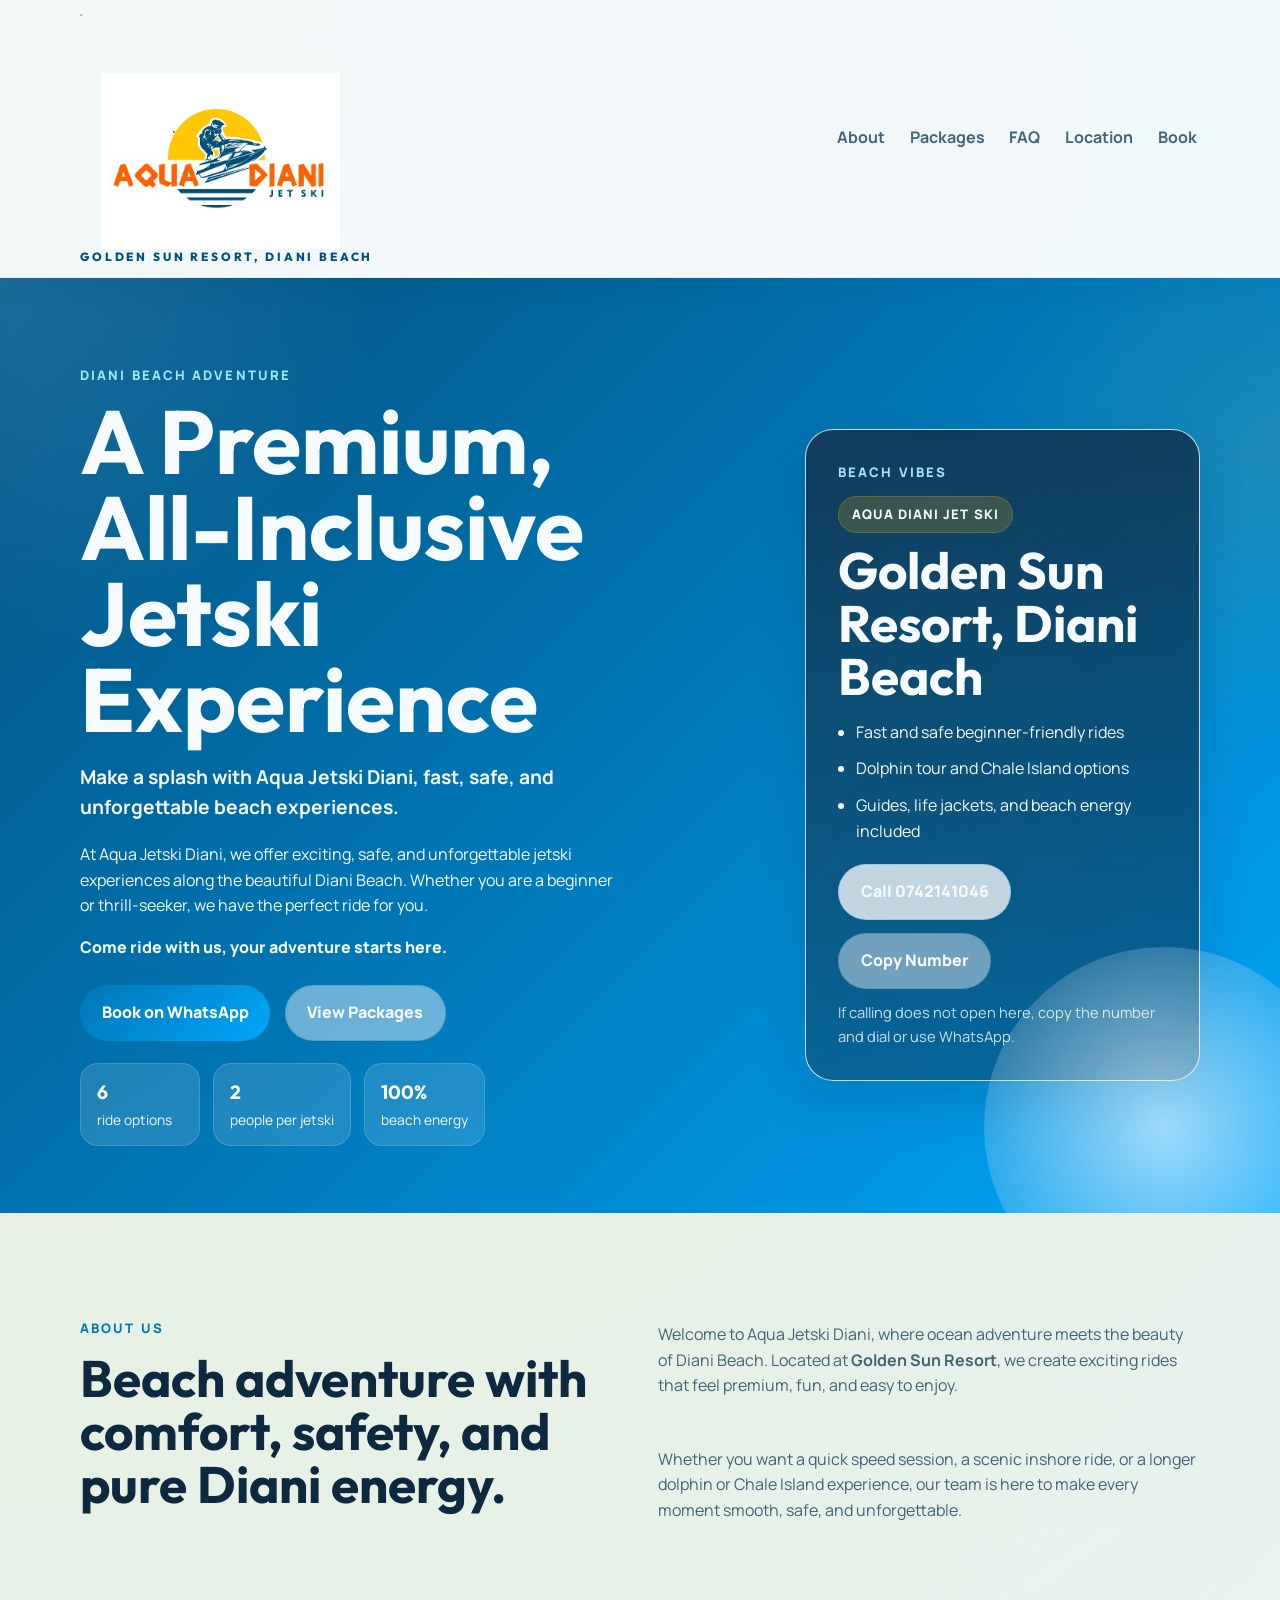
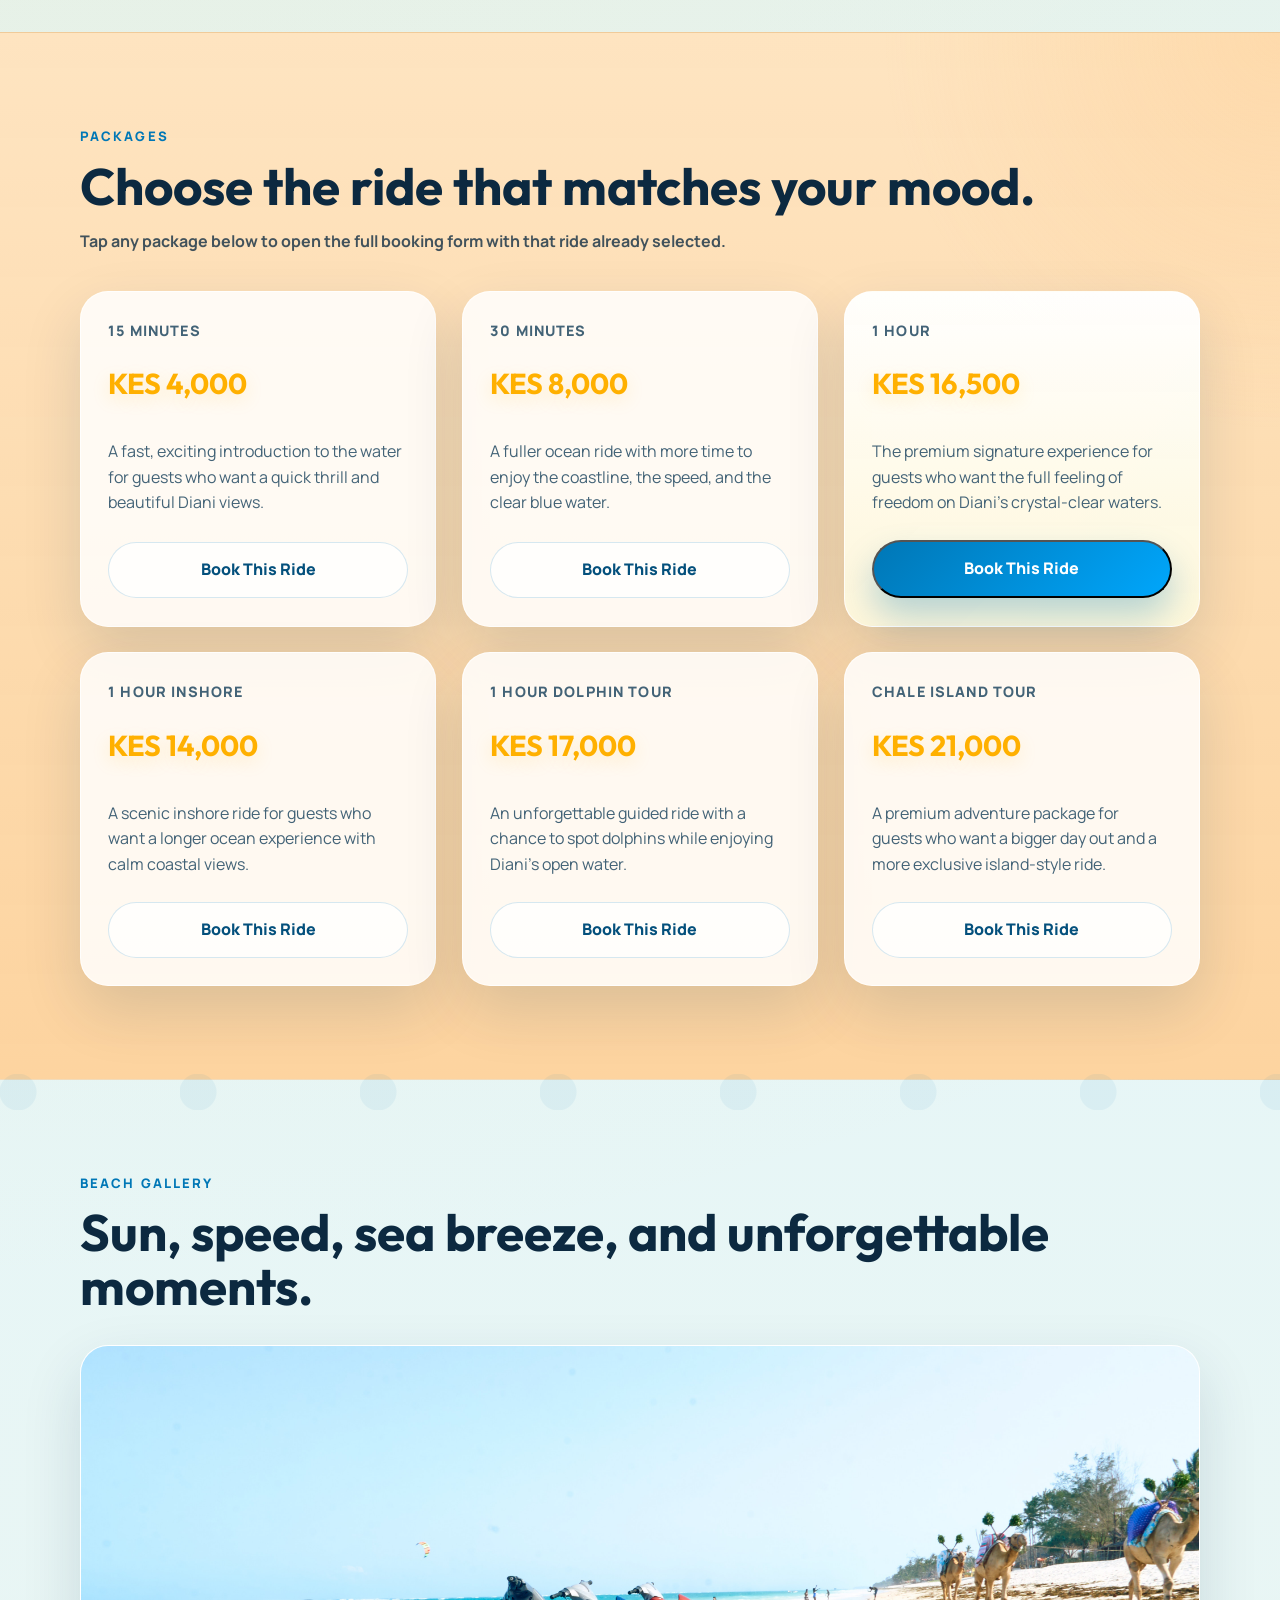
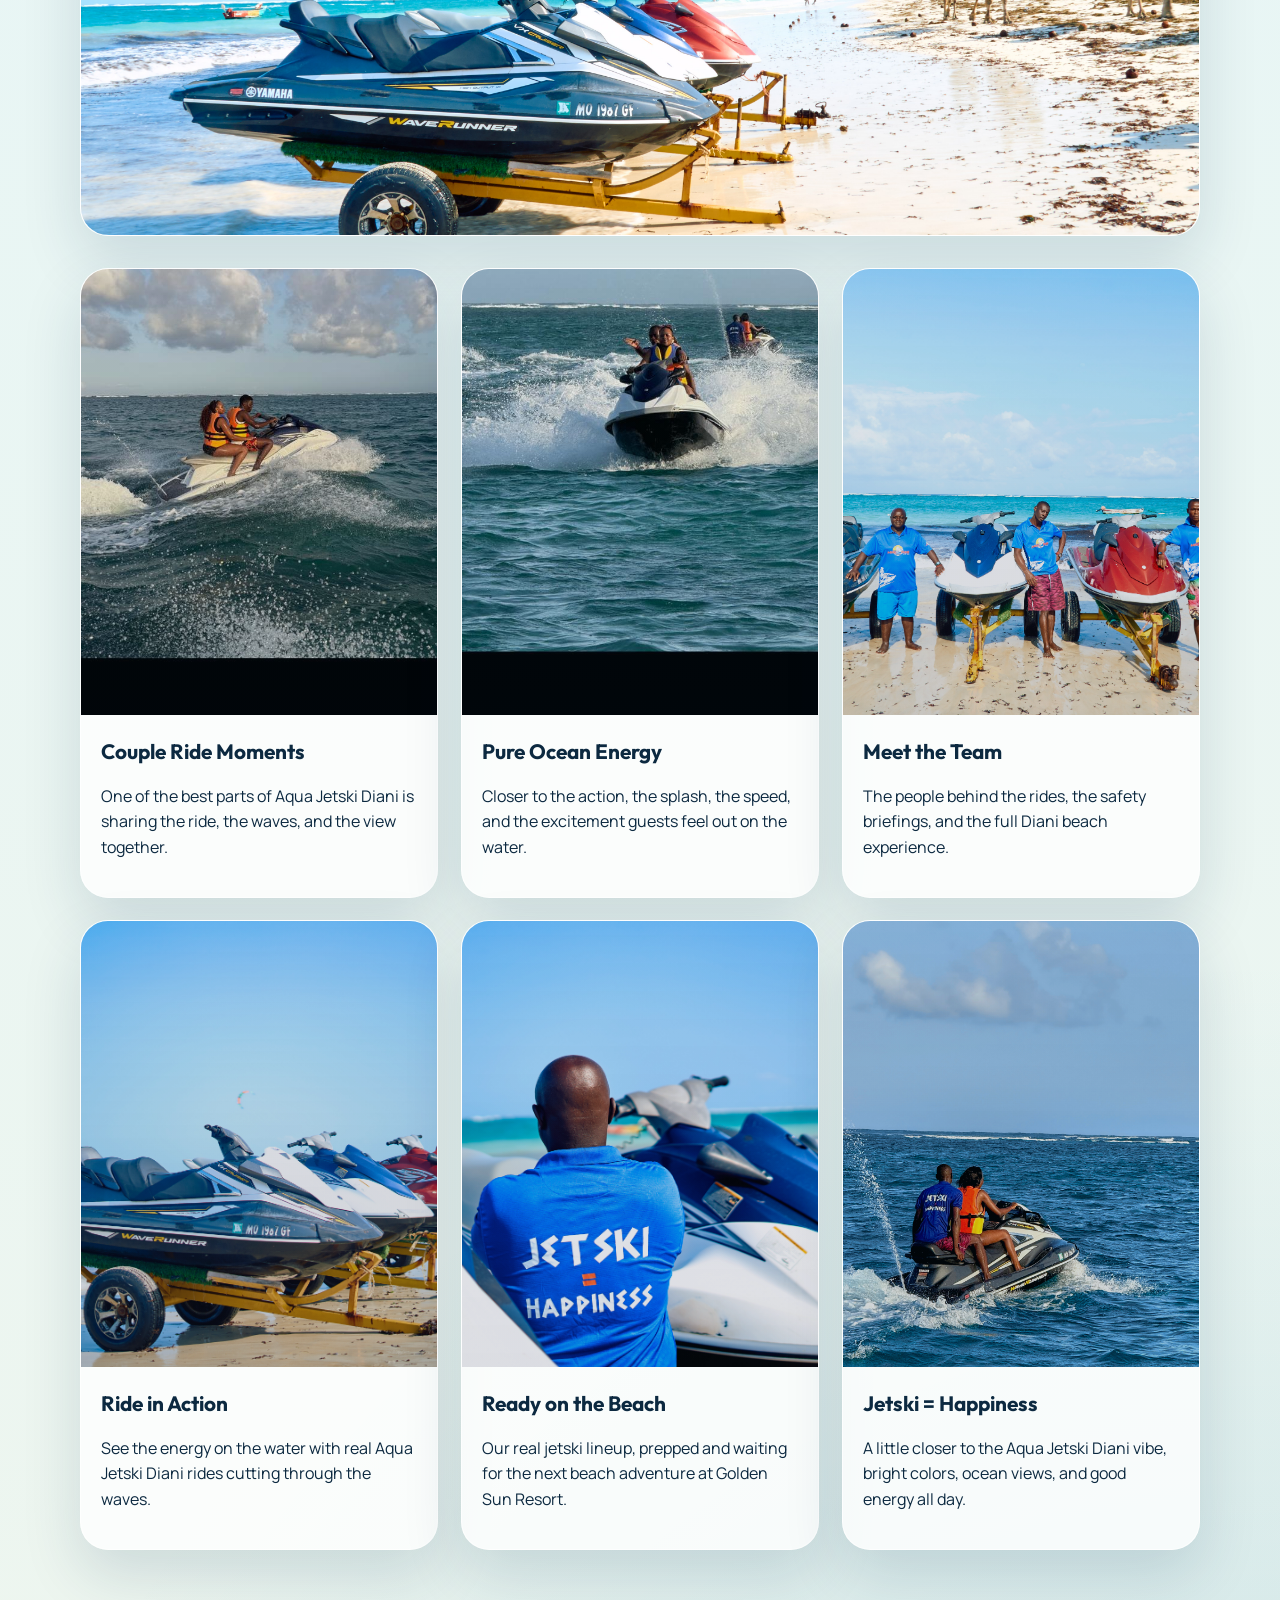
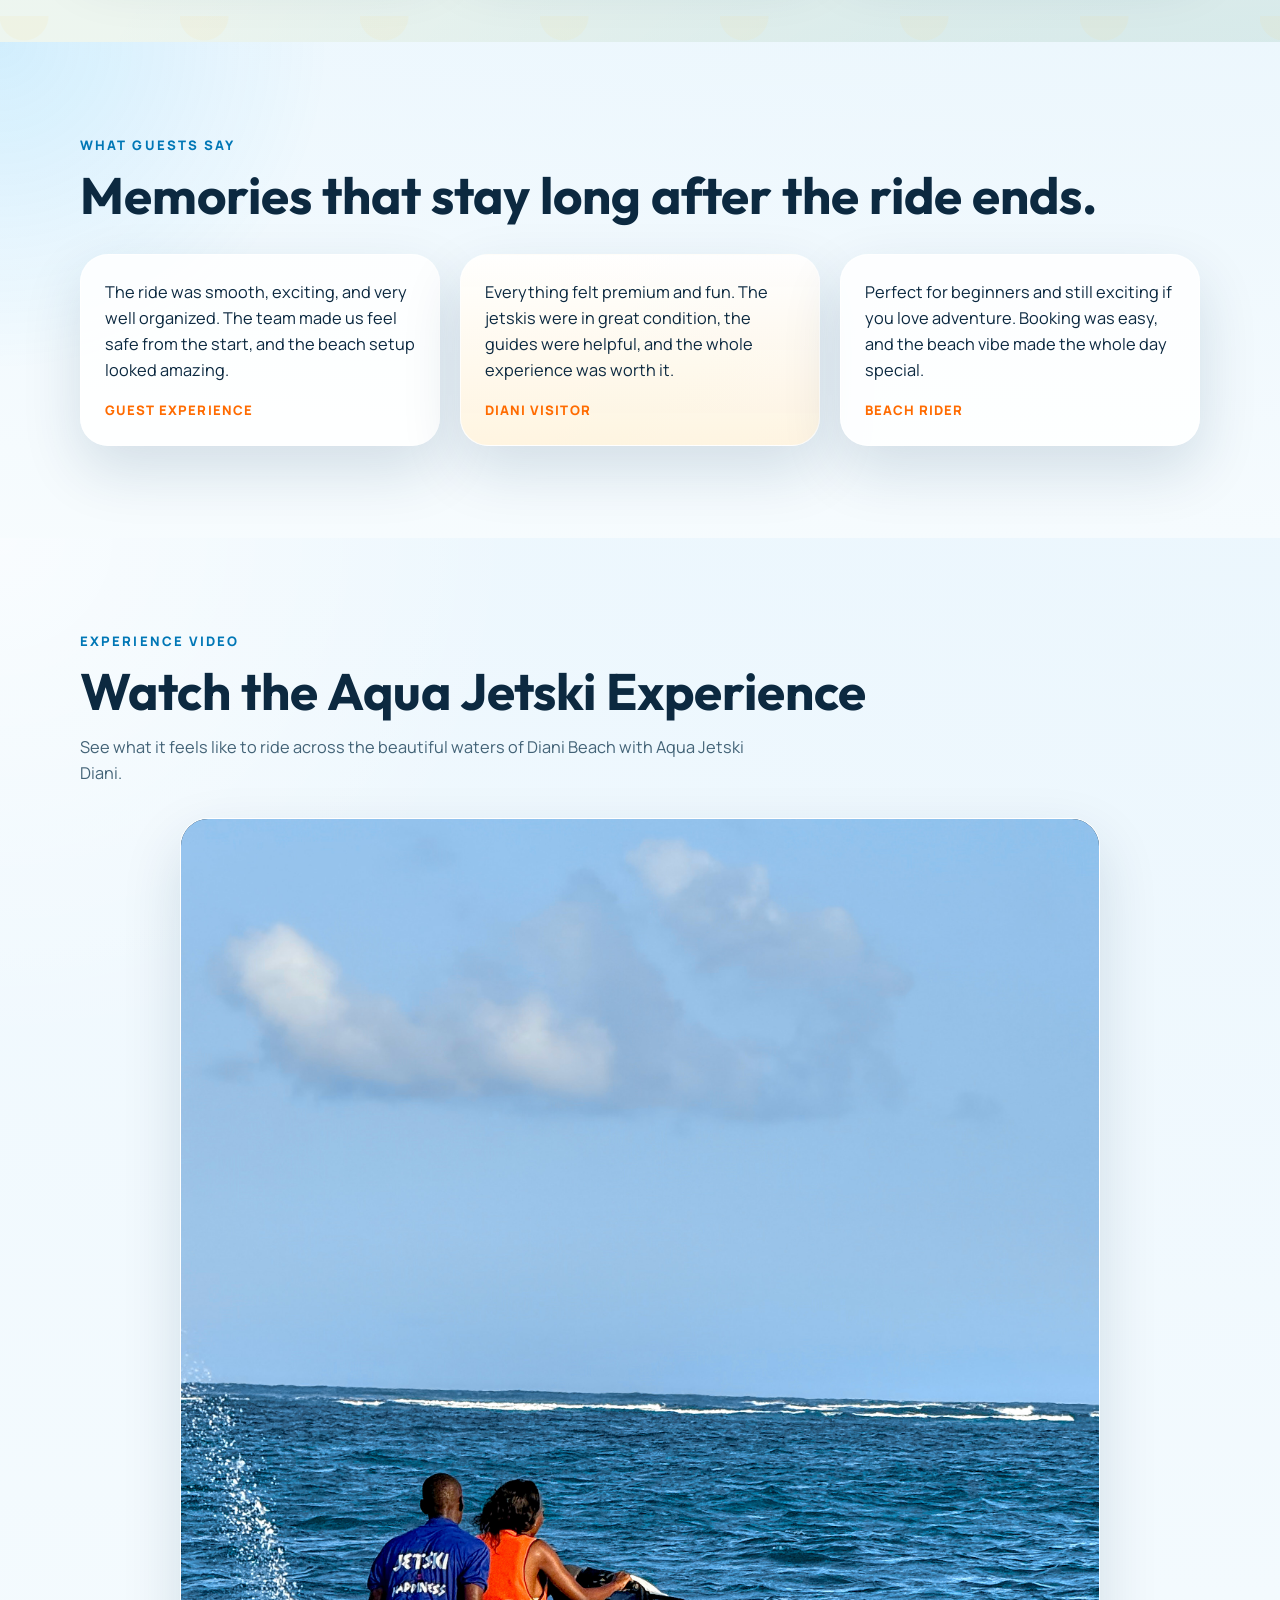
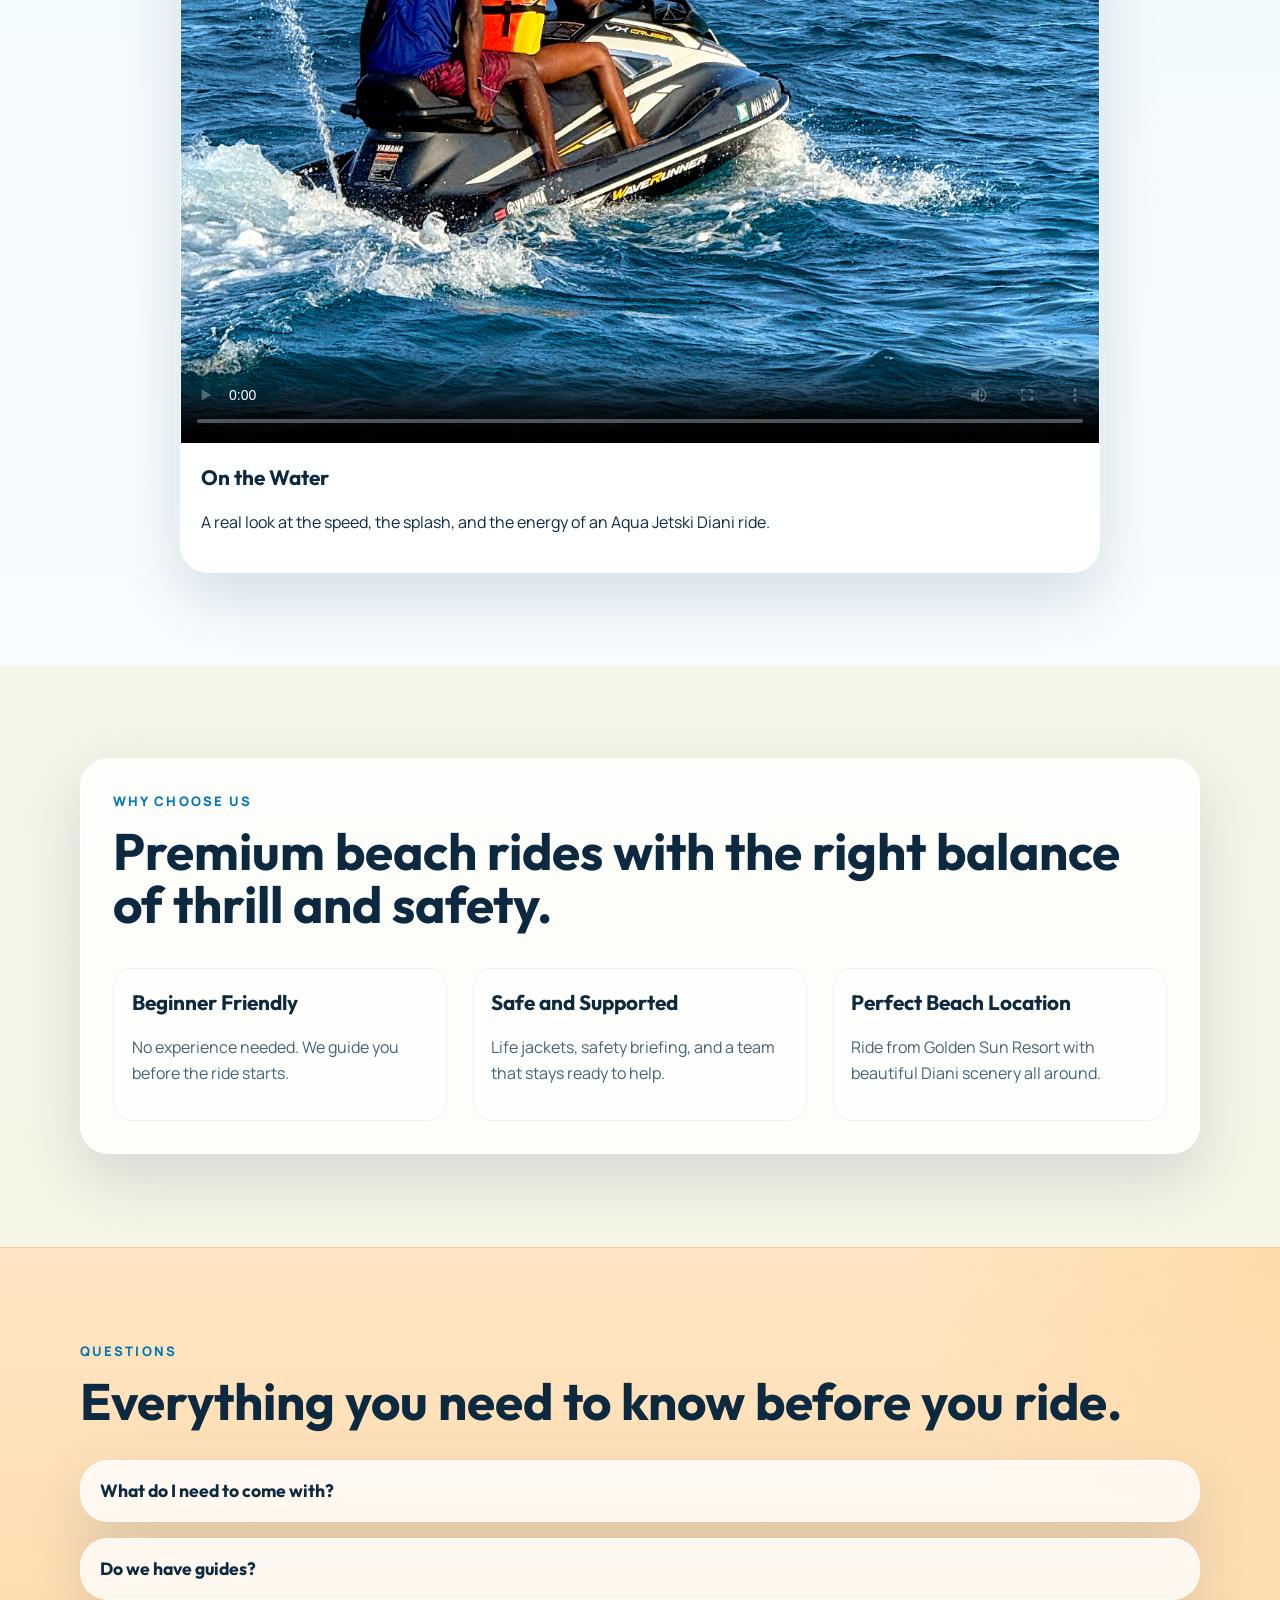
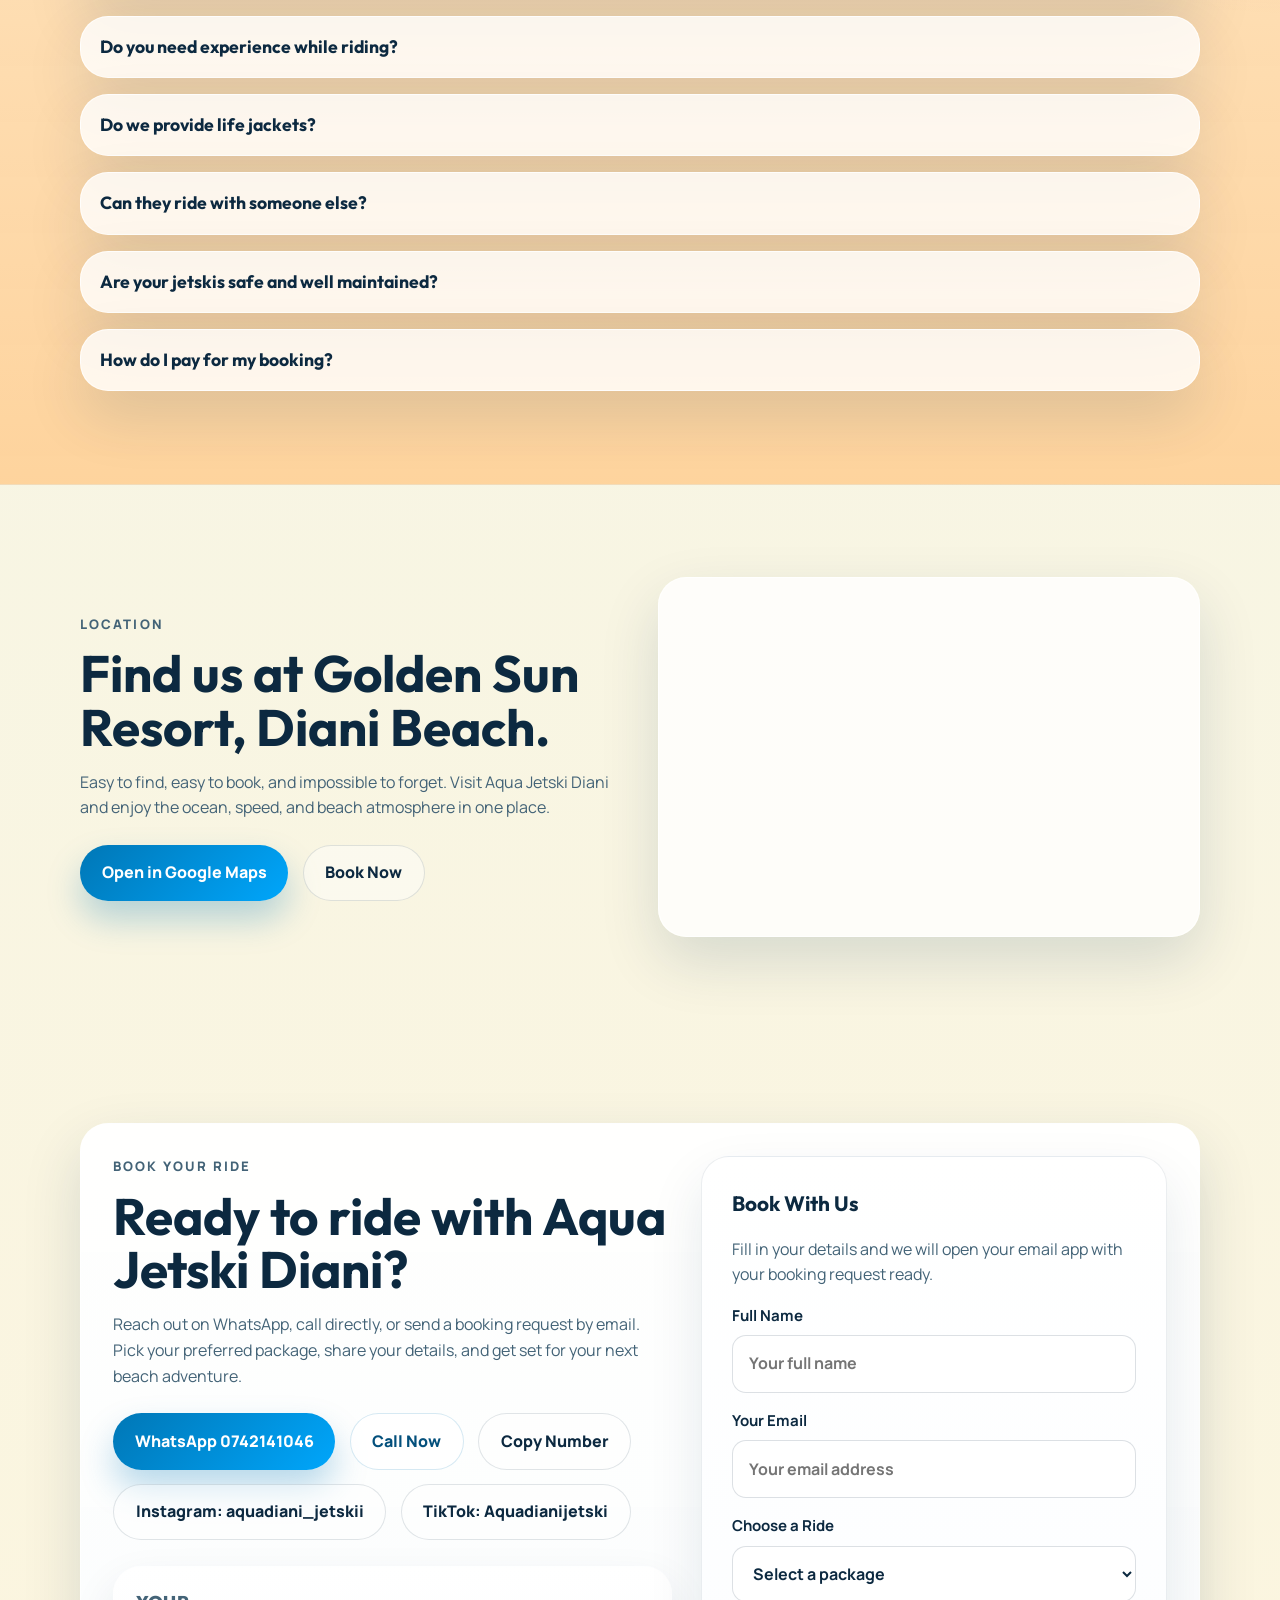
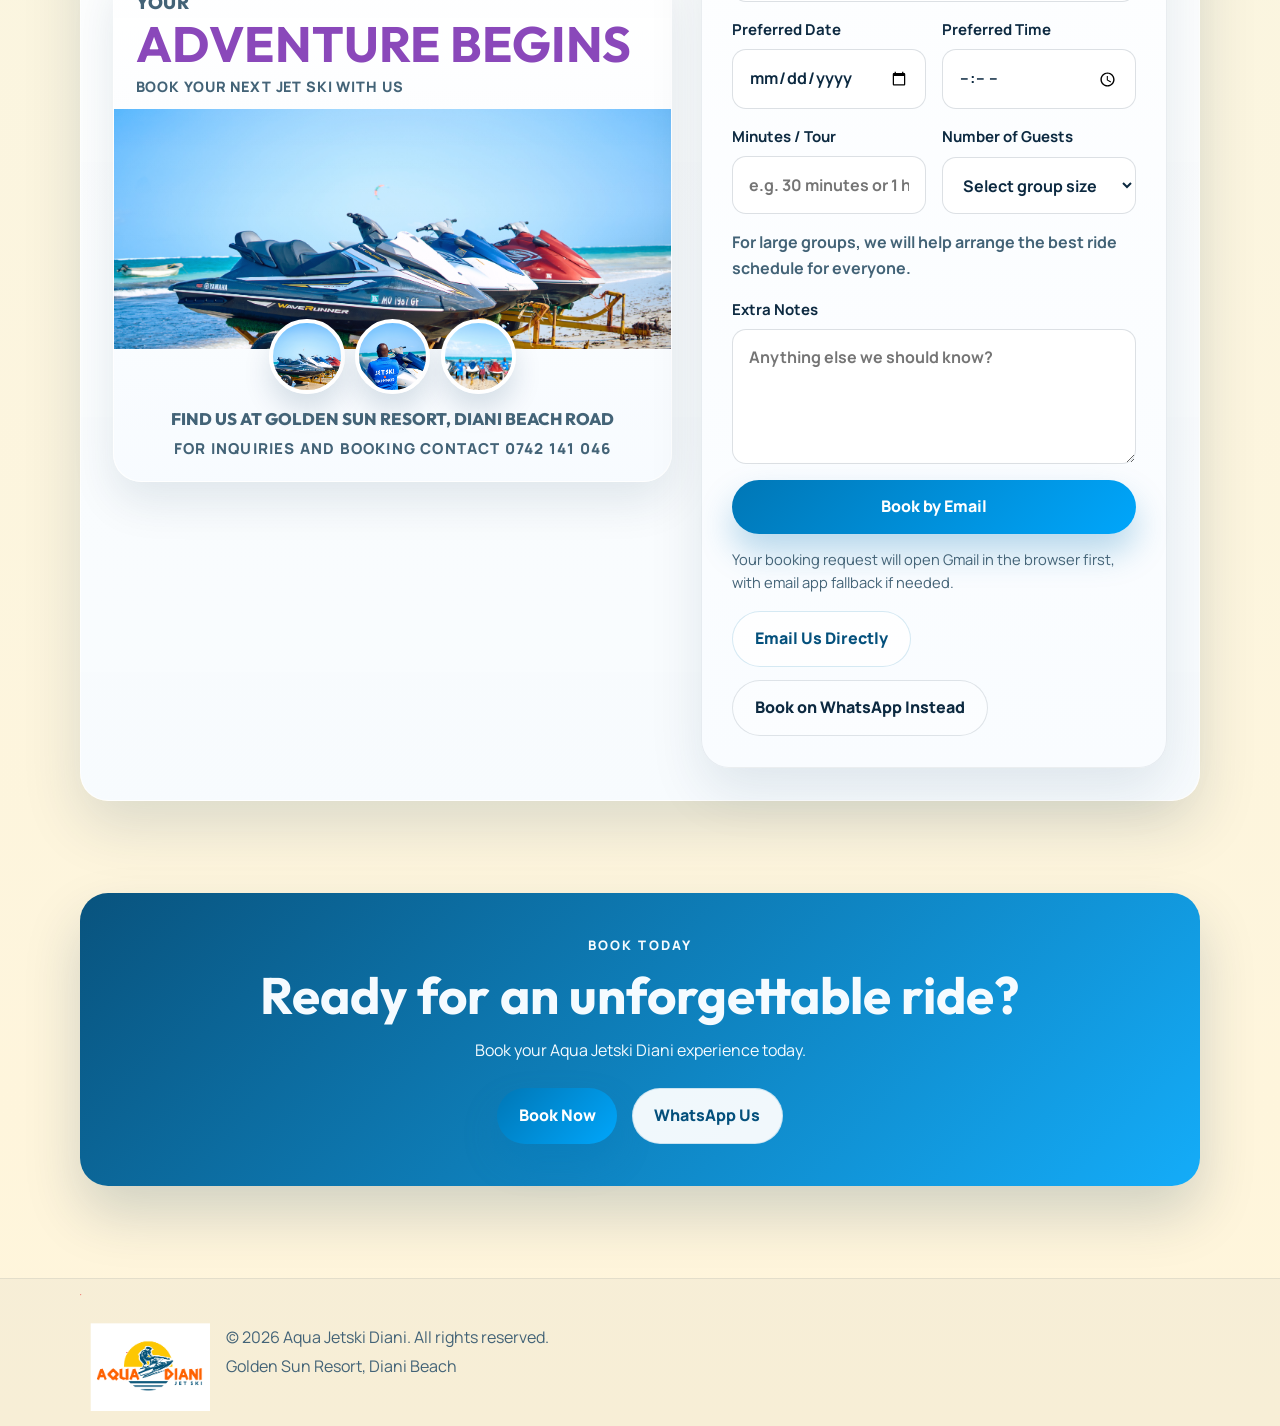
==== commit eef074e6: "Restore hero layout and add guest gallery photos" ====
--- a/aquajetski.html
+++ b/aquajetski.html
@@ -64,7 +64,6 @@
                         </div>
                     </div>
                 </div>
-
                 <aside class="hero-card" aria-label="Ride highlights">
                     <p class="card-tag">Beach Vibes</p>
                     <p class="hero-badge">Aqua Diani Jet Ski</p>
@@ -112,38 +111,38 @@
                 <div class="pricing-grid">
                     <article class="price-card">
                         <p class="ride-time">15 Minutes</p>
-                        <h3>KES 4,500</h3>
-                        <p>A quick high-energy ride for a first splash or fast thrill.</p>
-                        <button type="button" class="secondary-button package-book-button" data-package="15 Minutes - KES 4,500" data-duration="15 Minutes">Book This Ride</button>
-                    </article>
-                    <article class="price-card">
-                        <p class="ride-time">20 Minutes</p>
-                        <h3>KES 6,000</h3>
-                        <p>A little more time to enjoy the water, speed, and beach views.</p>
-                        <button type="button" class="secondary-button package-book-button" data-package="20 Minutes - KES 6,000" data-duration="20 Minutes">Book This Ride</button>
+                        <h3>KES 4,000</h3>
+                        <p>A fast, exciting introduction to the water for guests who want a quick thrill and beautiful Diani views.</p>
+                        <button type="button" class="secondary-button package-book-button" data-package="15 Minutes - KES 4,000" data-duration="15 Minutes">Book This Ride</button>
                     </article>
                     <article class="price-card">
                         <p class="ride-time">30 Minutes</p>
-                        <h3>KES 7,000</h3>
-                        <p>A balanced ride with enough time to enjoy the waves, speed, and coastline.</p>
-                        <button type="button" class="secondary-button package-book-button" data-package="30 Minutes - KES 7,000" data-duration="30 Minutes">Book This Ride</button>
+                        <h3>KES 8,000</h3>
+                        <p>A fuller ocean ride with more time to enjoy the coastline, the speed, and the clear blue water.</p>
+                        <button type="button" class="secondary-button package-book-button" data-package="30 Minutes - KES 8,000" data-duration="30 Minutes">Book This Ride</button>
                     </article>
                     <article class="price-card featured-card">
+                        <p class="ride-time">1 Hour</p>
+                        <h3>KES 16,500</h3>
+                        <p>The premium signature experience for guests who want the full feeling of freedom on Diani's crystal-clear waters.</p>
+                        <button type="button" class="primary-button package-book-button" data-package="1 Hour - KES 16,500" data-duration="1 Hour">Book This Ride</button>
+                    </article>
+                    <article class="price-card">
                         <p class="ride-time">1 Hour Inshore</p>
                         <h3>KES 14,000</h3>
-                        <p>A fuller coastal ride with more freedom to enjoy the ocean experience.</p>
-                        <button type="button" class="primary-button package-book-button" data-package="1 Hour Inshore - KES 14,000" data-duration="1 Hour Inshore">Book This Ride</button>
+                        <p>A scenic inshore ride for guests who want a longer ocean experience with calm coastal views.</p>
+                        <button type="button" class="secondary-button package-book-button" data-package="1 Hour Inshore - KES 14,000" data-duration="1 Hour Inshore">Book This Ride</button>
                     </article>
                     <article class="price-card">
                         <p class="ride-time">1 Hour Dolphin Tour</p>
                         <h3>KES 17,000</h3>
-                        <p>An unforgettable guided ocean ride with a chance to spot dolphins.</p>
+                        <p>An unforgettable guided ride with a chance to spot dolphins while enjoying Diani's open water.</p>
                         <button type="button" class="secondary-button package-book-button" data-package="1 Hour Dolphin Tour - KES 17,000" data-duration="1 Hour Dolphin Tour">Book This Ride</button>
                     </article>
                     <article class="price-card">
                         <p class="ride-time">Chale Island Tour</p>
                         <h3>KES 21,000</h3>
-                        <p>A premium adventure ride for guests who want the full scenic experience.</p>
+                        <p>A premium adventure package for guests who want a bigger day out and a more exclusive island-style ride.</p>
                         <button type="button" class="secondary-button package-book-button" data-package="Chale Island Tour - KES 21,000" data-duration="Chale Island Tour">Book This Ride</button>
                     </article>
                 </div>
@@ -160,6 +159,20 @@
                     </div>
                 </div>
                 <div class="gallery-grid">
+                    <article class="gallery-card tall-card">
+                        <div class="gallery-image couple-side-image"></div>
+                        <div class="gallery-copy">
+                            <h3>Couple Ride Moments</h3>
+                            <p>One of the best parts of Aqua Jetski Diani is sharing the ride, the waves, and the view together.</p>
+                        </div>
+                    </article>
+                    <article class="gallery-card tall-card">
+                        <div class="gallery-image couple-front-image"></div>
+                        <div class="gallery-copy">
+                            <h3>Pure Ocean Energy</h3>
+                            <p>Closer to the action, the splash, the speed, and the excitement guests feel out on the water.</p>
+                        </div>
+                    </article>
                     <article class="gallery-card tall-card">
                         <div class="gallery-image team-image"></div>
                         <div class="gallery-copy">
@@ -213,18 +226,19 @@
             </div>
         </section>
 
-        <section class="section section-alt">
+        <section class="section experience-video-section">
             <div class="container">
-                <p class="section-tag">Ride Videos</p>
-                <h2>See the speed, motion, and beach energy in action.</h2>
+                <p class="section-tag">Experience Video</p>
+                <h2>Watch the Aqua Jetski Experience</h2>
+                <p class="video-intro">See what it feels like to ride across the beautiful waters of Diani Beach with Aqua Jetski Diani.</p>
                 <div class="video-grid">
                     <article class="video-card">
-                        <video controls preload="metadata" playsinline poster="jetski-lineup.jpeg">
+                        <video controls preload="metadata" playsinline poster="gallery-jersey.jpeg">
                             <source src="jetski-ride-1.mp4" type="video/mp4">
                         </video>
                         <div class="video-copy">
-                            <h3>Jetski Ride Clip</h3>
-                            <p>A real look at the Aqua Jetski Diani experience on the water.</p>
+                            <h3>On the Water</h3>
+                            <p>A real look at the speed, the splash, and the energy of an Aqua Jetski Diani ride.</p>
                         </div>
                     </article>
                 </div>
@@ -366,9 +380,9 @@
                         <span>Choose a Ride</span>
                         <select name="package" id="booking-package" required>
                             <option value="">Select a package</option>
-                            <option value="15 Minutes - KES 4,500">15 Minutes - KES 4,500</option>
-                            <option value="20 Minutes - KES 6,000">20 Minutes - KES 6,000</option>
-                            <option value="30 Minutes - KES 7,000">30 Minutes - KES 7,000</option>
+                            <option value="15 Minutes - KES 4,000">15 Minutes - KES 4,000</option>
+                            <option value="30 Minutes - KES 8,000">30 Minutes - KES 8,000</option>
+                            <option value="1 Hour - KES 16,500">1 Hour - KES 16,500</option>
                             <option value="1 Hour Inshore - KES 14,000">1 Hour Inshore - KES 14,000</option>
                             <option value="1 Hour Dolphin Tour - KES 17,000">1 Hour Dolphin Tour - KES 17,000</option>
                             <option value="Chale Island Tour - KES 21,000">Chale Island Tour - KES 21,000</option>
@@ -387,7 +401,7 @@
                     <div class="form-grid">
                         <label>
                             <span>Minutes / Tour</span>
-                            <input type="text" name="duration" id="booking-duration" placeholder="e.g. 20 minutes" required>
+                            <input type="text" name="duration" id="booking-duration" placeholder="e.g. 30 minutes or 1 hour" required>
                         </label>
                         <label>
                             <span>Number of Guests</span>
@@ -440,6 +454,18 @@
                 </form>
             </div>
         </section>
+
+        <section class="section final-cta-section">
+            <div class="container final-cta-card">
+                <p class="section-tag">Book Today</p>
+                <h2>Ready for an unforgettable ride?</h2>
+                <p>Book your Aqua Jetski Diani experience today.</p>
+                <div class="hero-actions">
+                    <a class="primary-button" href="#contact">Book Now</a>
+                    <a class="secondary-button" href="https://wa.me/254742141046?text=Hello%20Aqua%20Jetski%20Diani%2C%20I%20would%20like%20to%20book%20a%20ride." target="_blank" rel="noreferrer">WhatsApp Us</a>
+                </div>
+            </div>
+        </section>
     </main>
 
     <footer class="site-footer">
--- a/aquajetski.css
+++ b/aquajetski.css
@@ -383,7 +383,7 @@
 }
 
 .section {
-    padding: 4.75rem 0;
+    padding: 5.8rem 0;
 }
 
 .section-alt {
@@ -403,8 +403,8 @@
 .reasons-grid {
     display: grid;
     grid-template-columns: repeat(3, minmax(0, 1fr));
-    gap: 1.25rem;
-    margin-top: 2rem;
+    gap: 1.6rem;
+    margin-top: 2.25rem;
 }
 
 .packages-note {
@@ -443,8 +443,8 @@
 
 .gallery-grid {
     display: grid;
-    grid-template-columns: 1.2fr 1.2fr 1fr 1fr;
-    gap: 1.25rem;
+    grid-template-columns: repeat(3, minmax(0, 1fr));
+    gap: 1.4rem;
     margin-top: 2rem;
 }
 
@@ -476,6 +476,13 @@
     margin-top: 2rem;
 }
 
+.video-intro {
+    max-width: 42rem;
+    margin: 0;
+    color: var(--muted);
+    font-size: 1.02rem;
+}
+
 .gallery-card {
     overflow: hidden;
     border-radius: var(--radius-lg);
@@ -487,9 +494,11 @@
 .video-card {
     overflow: hidden;
     border-radius: var(--radius-lg);
-    background: rgba(255, 255, 255, 0.76);
+    background: rgba(255, 255, 255, 0.9);
     border: 1px solid rgba(255, 255, 255, 0.72);
     box-shadow: var(--shadow);
+    max-width: 920px;
+    margin: 0 auto;
 }
 
 .testimonials-section {
@@ -535,8 +544,9 @@
 }
 
 .video-card video {
-    aspect-ratio: 16 / 10;
-    object-fit: cover;
+    height: auto;
+    aspect-ratio: auto;
+    object-fit: contain;
     background: #08263a;
 }
 
@@ -571,6 +581,18 @@
         url("gallery-team-wide.jpeg") center/cover no-repeat;
 }
 
+.couple-side-image {
+    background:
+        linear-gradient(180deg, rgba(5, 31, 52, 0.06), rgba(5, 31, 52, 0.18)),
+        url("gallery-couple-side.jpeg") center 72%/cover no-repeat;
+}
+
+.couple-front-image {
+    background:
+        linear-gradient(180deg, rgba(5, 31, 52, 0.06), rgba(5, 31, 52, 0.2)),
+        url("gallery-couple-front.jpeg") center 74%/cover no-repeat;
+}
+
 .action-image {
     background:
         linear-gradient(180deg, rgba(5, 31, 52, 0.08), rgba(5, 31, 52, 0.22)),
@@ -584,12 +606,12 @@
 }
 
 .price-card {
-    padding: 1.45rem;
+    padding: 1.7rem;
     display: flex;
     flex-direction: column;
     align-items: flex-start;
-    gap: 0.2rem;
-    background: rgba(255, 255, 255, 0.72);
+    gap: 0.5rem;
+    background: rgba(255, 255, 255, 0.84);
 }
 
 .price-card h3 {
@@ -620,7 +642,7 @@
 
 .reasons-panel,
 .contact-panel {
-    padding: 1.8rem;
+    padding: 2rem;
 }
 
 .reasons-grid article {
@@ -681,6 +703,12 @@
         linear-gradient(180deg, rgba(255, 255, 255, 0.98), rgba(247, 251, 255, 0.96));
     border: 1px solid rgba(255, 255, 255, 0.85);
     box-shadow: 0 20px 44px rgba(6, 52, 83, 0.1);
+}
+
+.experience-video-section {
+    background:
+        radial-gradient(circle at top left, rgba(255, 255, 255, 0.64), transparent 24%),
+        linear-gradient(180deg, rgba(238, 248, 255, 0.94), rgba(247, 252, 255, 0.98));
 }
 
 .poster-copy {
@@ -866,6 +894,34 @@
     flex-wrap: wrap;
     gap: 0.8rem;
     margin-top: 1rem;
+}
+
+.final-cta-section {
+    padding-top: 0;
+}
+
+.final-cta-card {
+    padding: 2.6rem;
+    border-radius: var(--radius-lg);
+    background:
+        linear-gradient(135deg, rgba(4, 80, 124, 0.98), rgba(0, 166, 251, 0.92));
+    box-shadow: 0 28px 56px rgba(4, 52, 83, 0.18);
+    color: #f5fbff;
+    text-align: center;
+}
+
+.final-cta-card .section-tag,
+.final-cta-card p,
+.final-cta-card h2 {
+    color: #f5fbff;
+}
+
+.final-cta-card .hero-actions {
+    justify-content: center;
+}
+
+.final-cta-card .secondary-button {
+    background: rgba(255, 255, 255, 0.94);
 }
 
 .site-footer {
@@ -909,11 +965,6 @@
         grid-template-columns: 1fr;
     }
 
-    .hero-card {
-        width: 100%;
-        justify-self: stretch;
-    }
-
     .poster-bubbles {
         margin-top: -1.6rem;
         gap: 0.55rem;
@@ -943,10 +994,9 @@
 
     .hero,
     .section {
-        padding: 3.6rem 0;
+        padding: 4.2rem 0;
     }
 
-    .hero-card,
     .reasons-panel,
     .contact-panel,
     .price-card,
@@ -954,6 +1004,10 @@
         padding: 1.25rem;
     }
 
+    .final-cta-card {
+        padding: 1.8rem 1.25rem;
+    }
+
     .nav-links {
         gap: 0.8rem 1rem;
     }
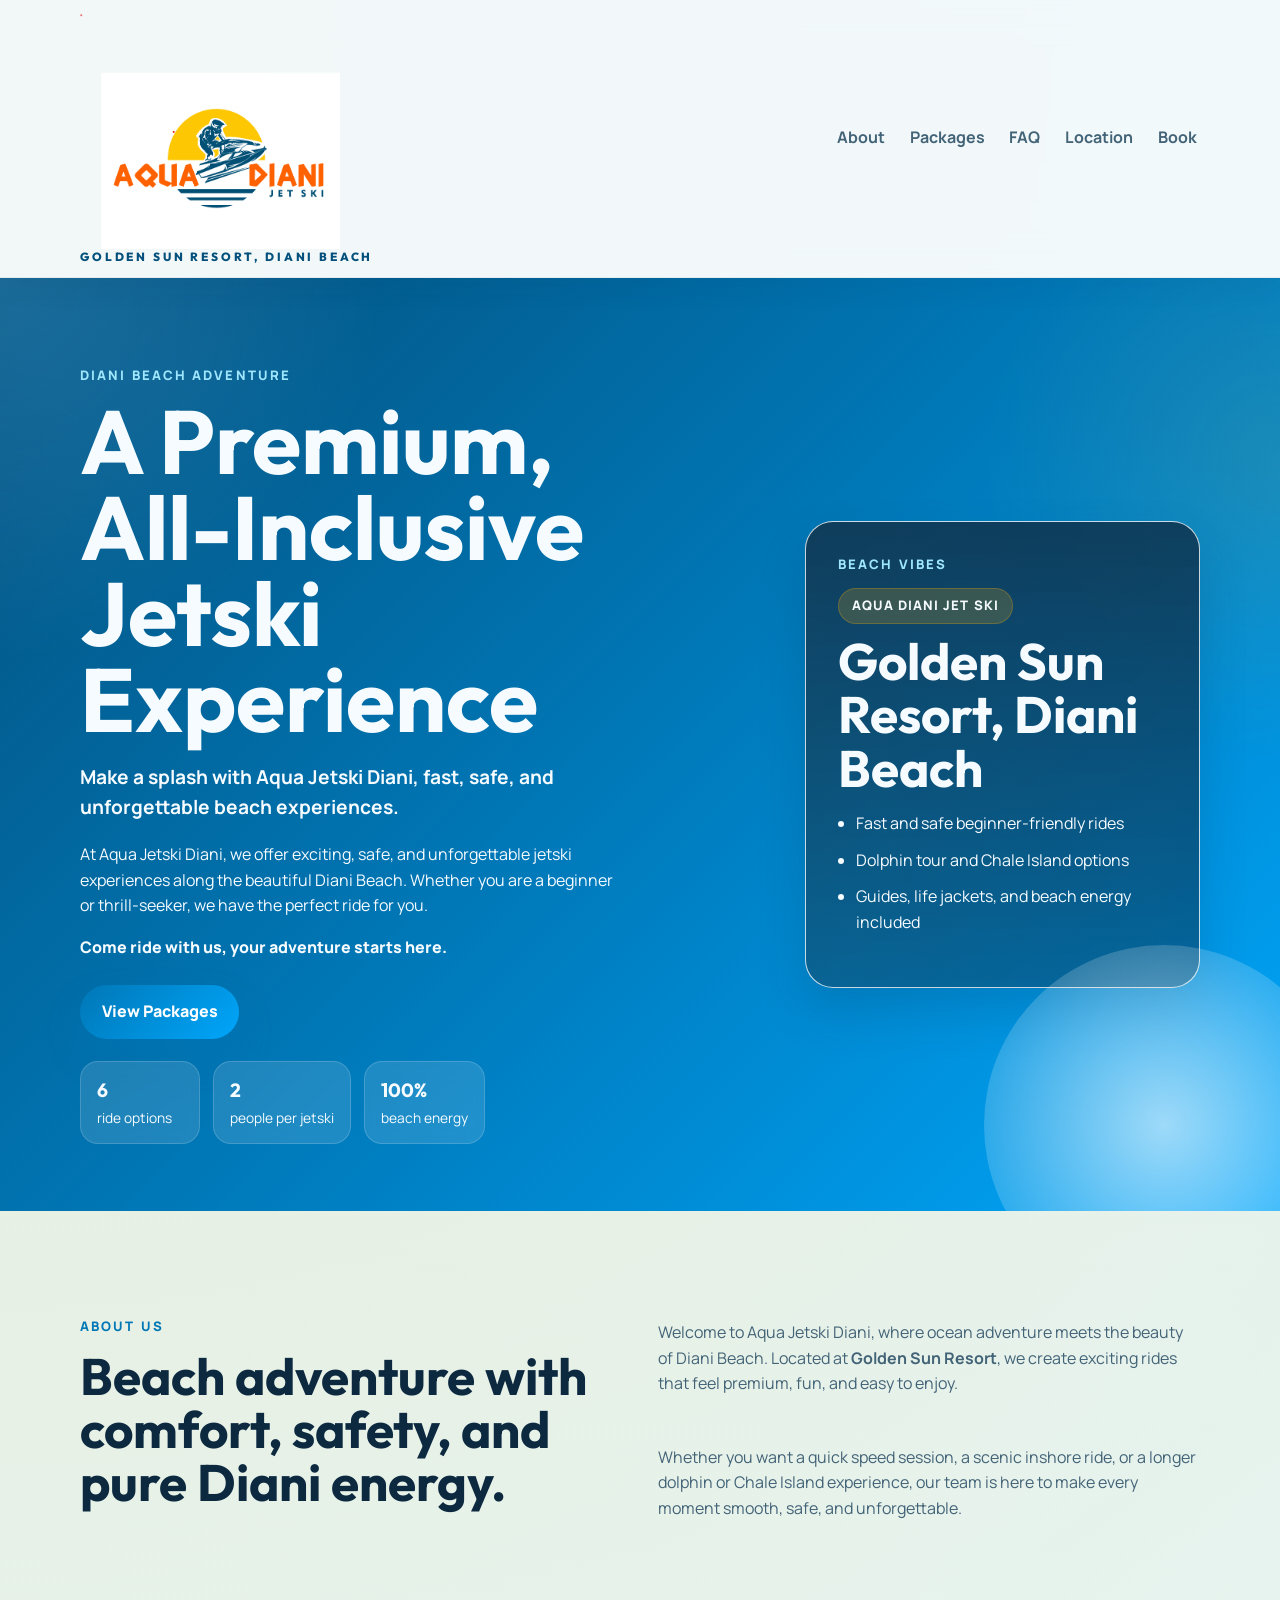
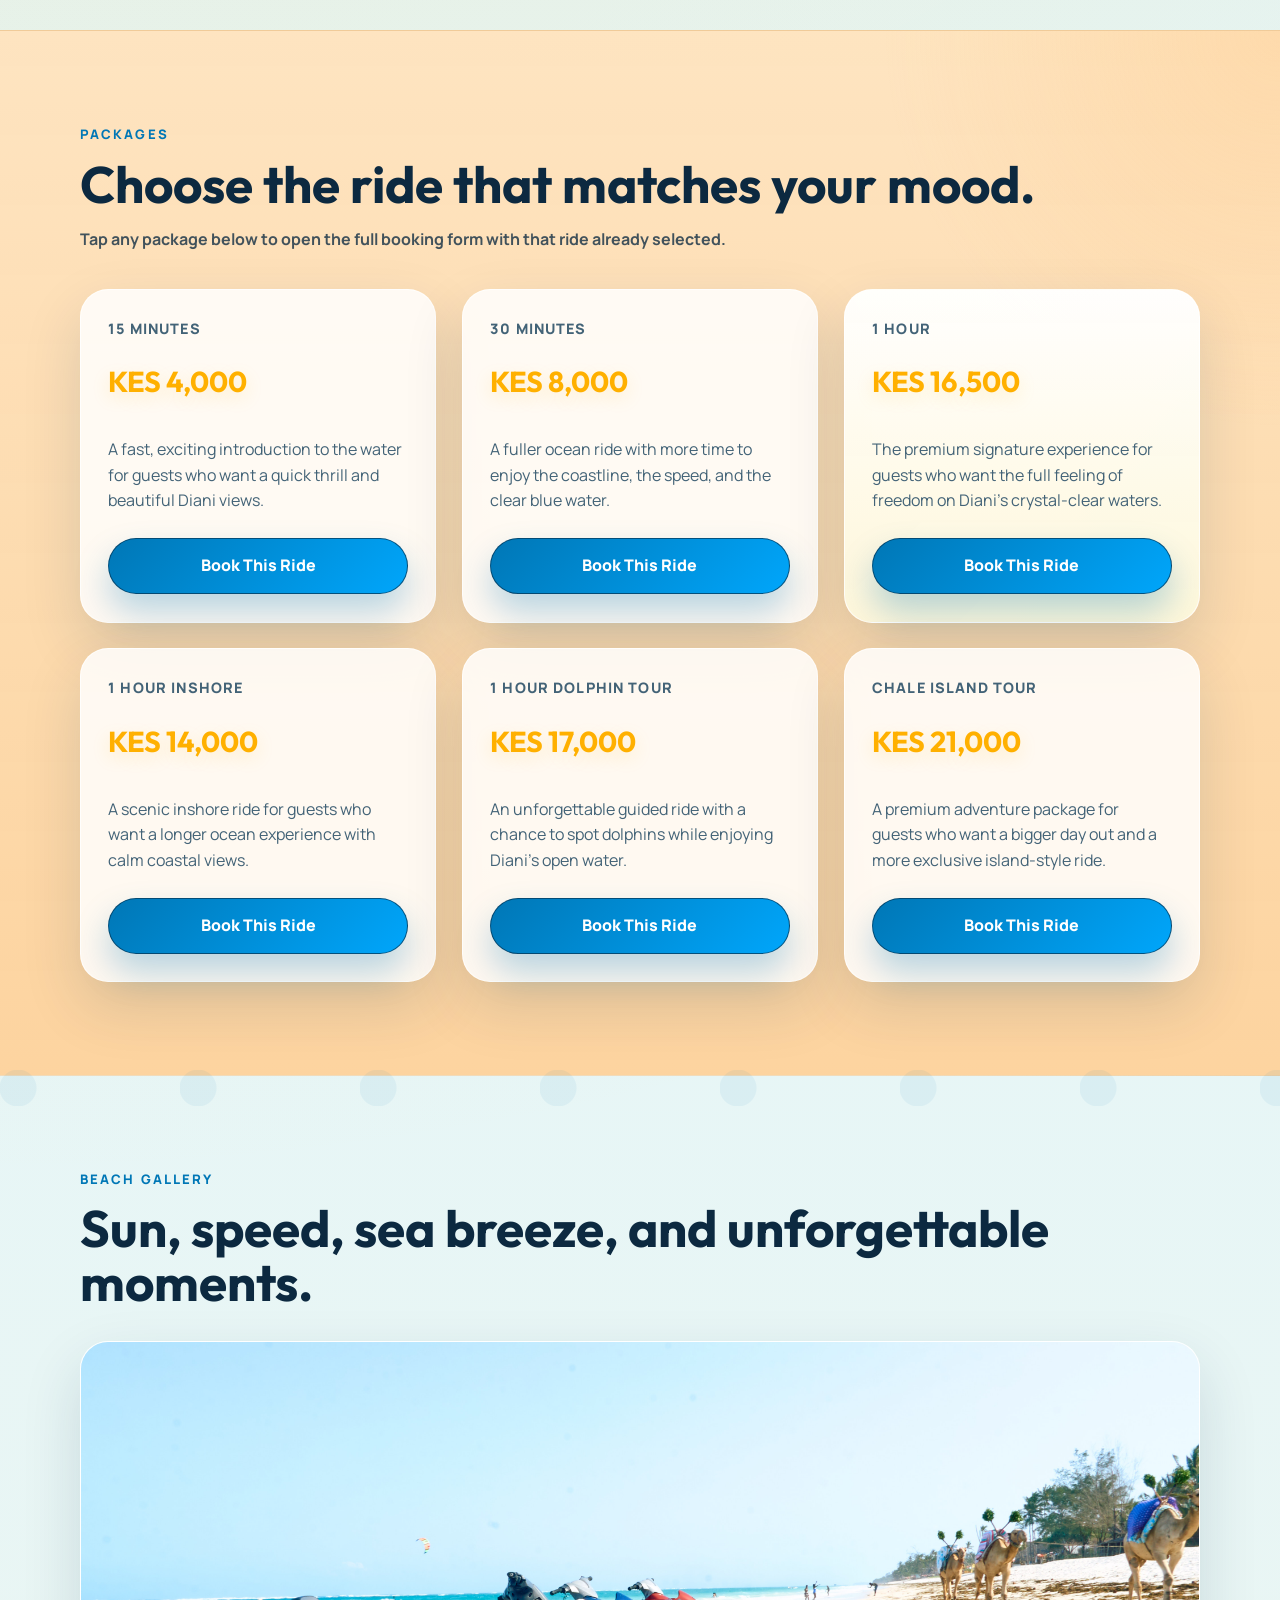
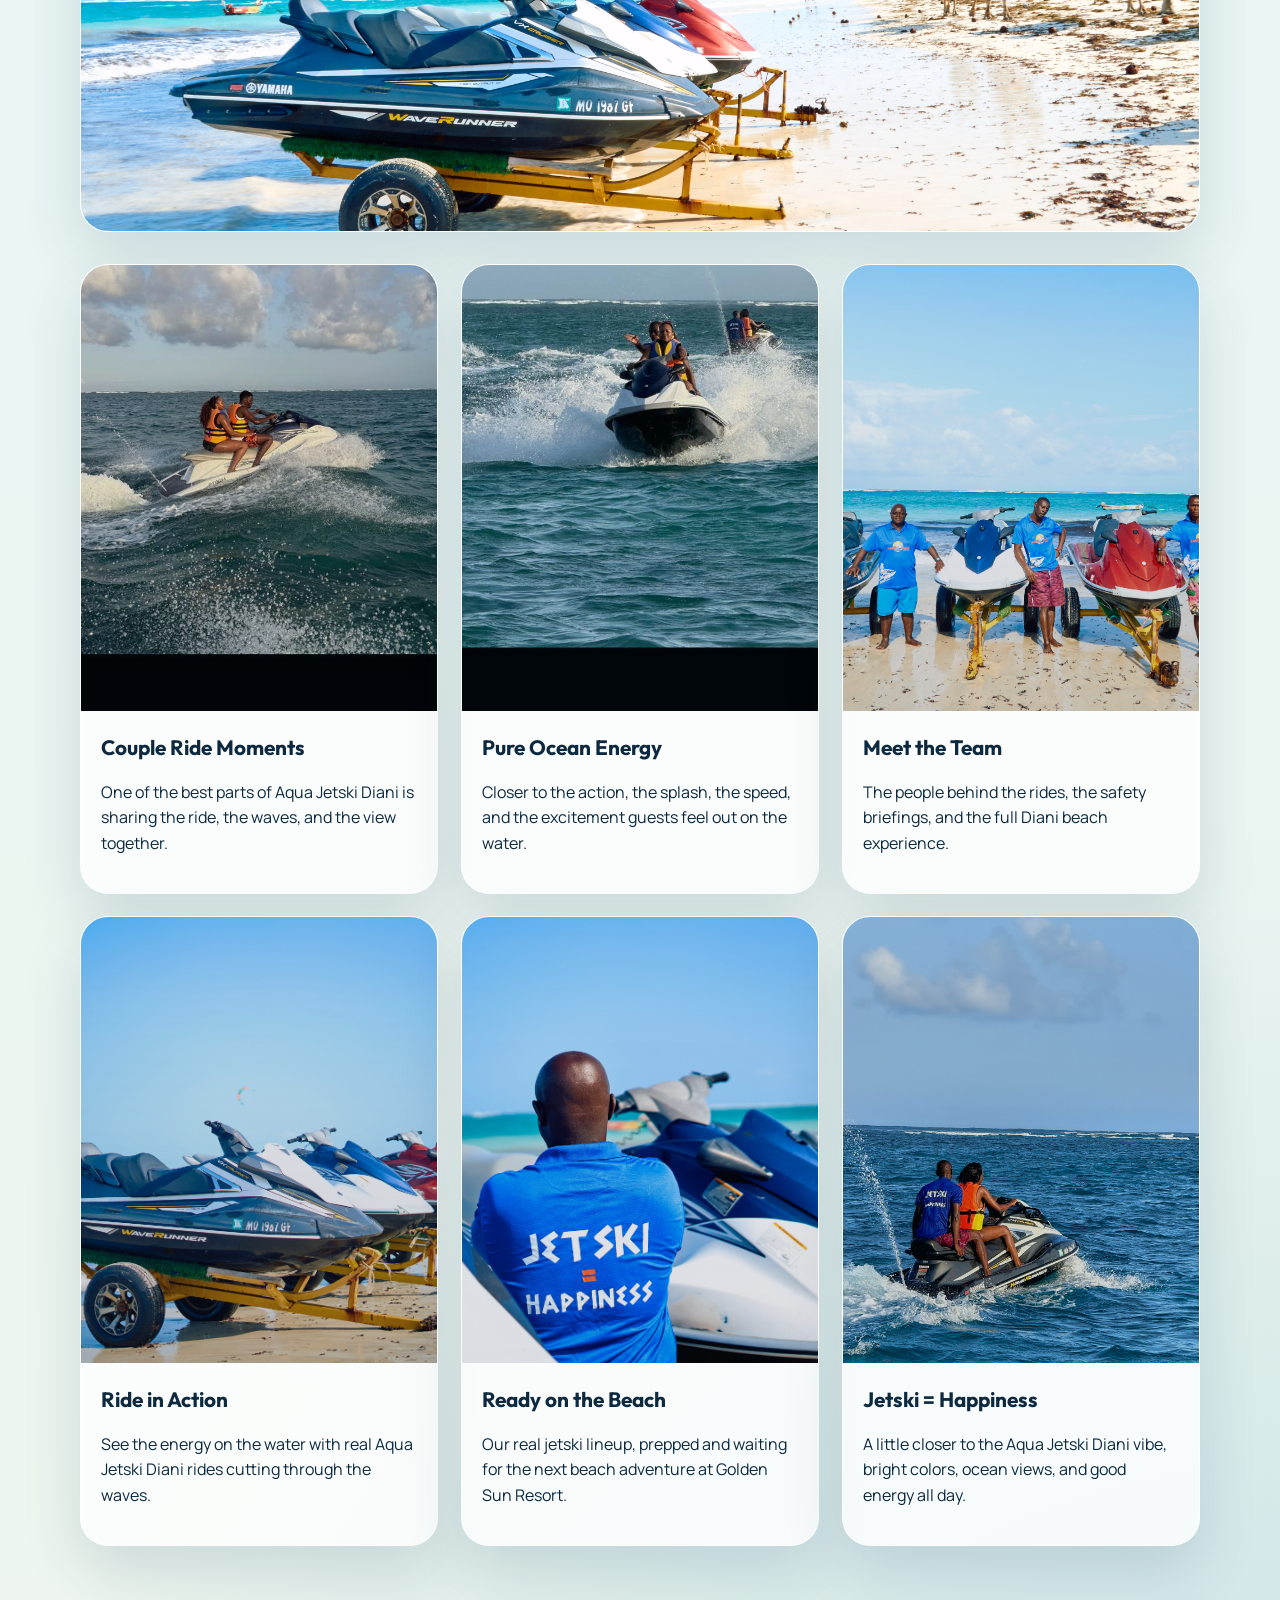
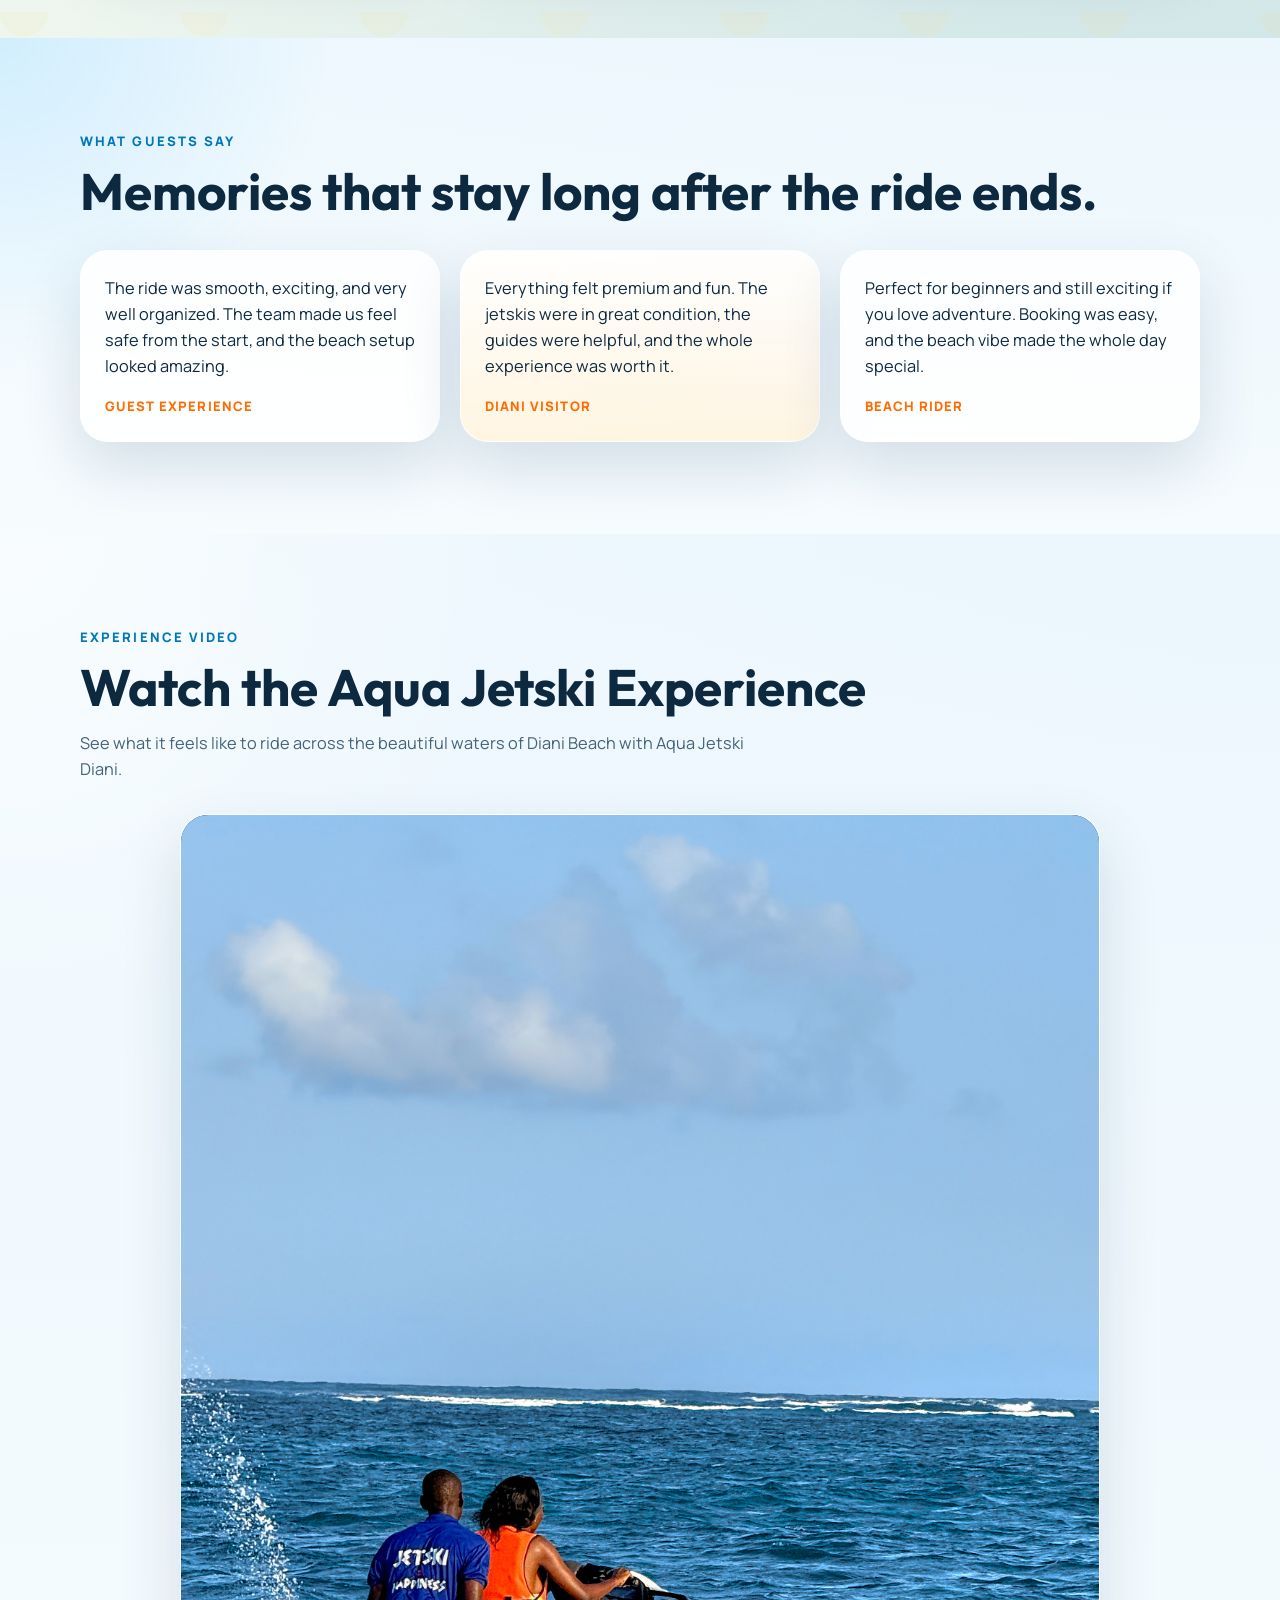
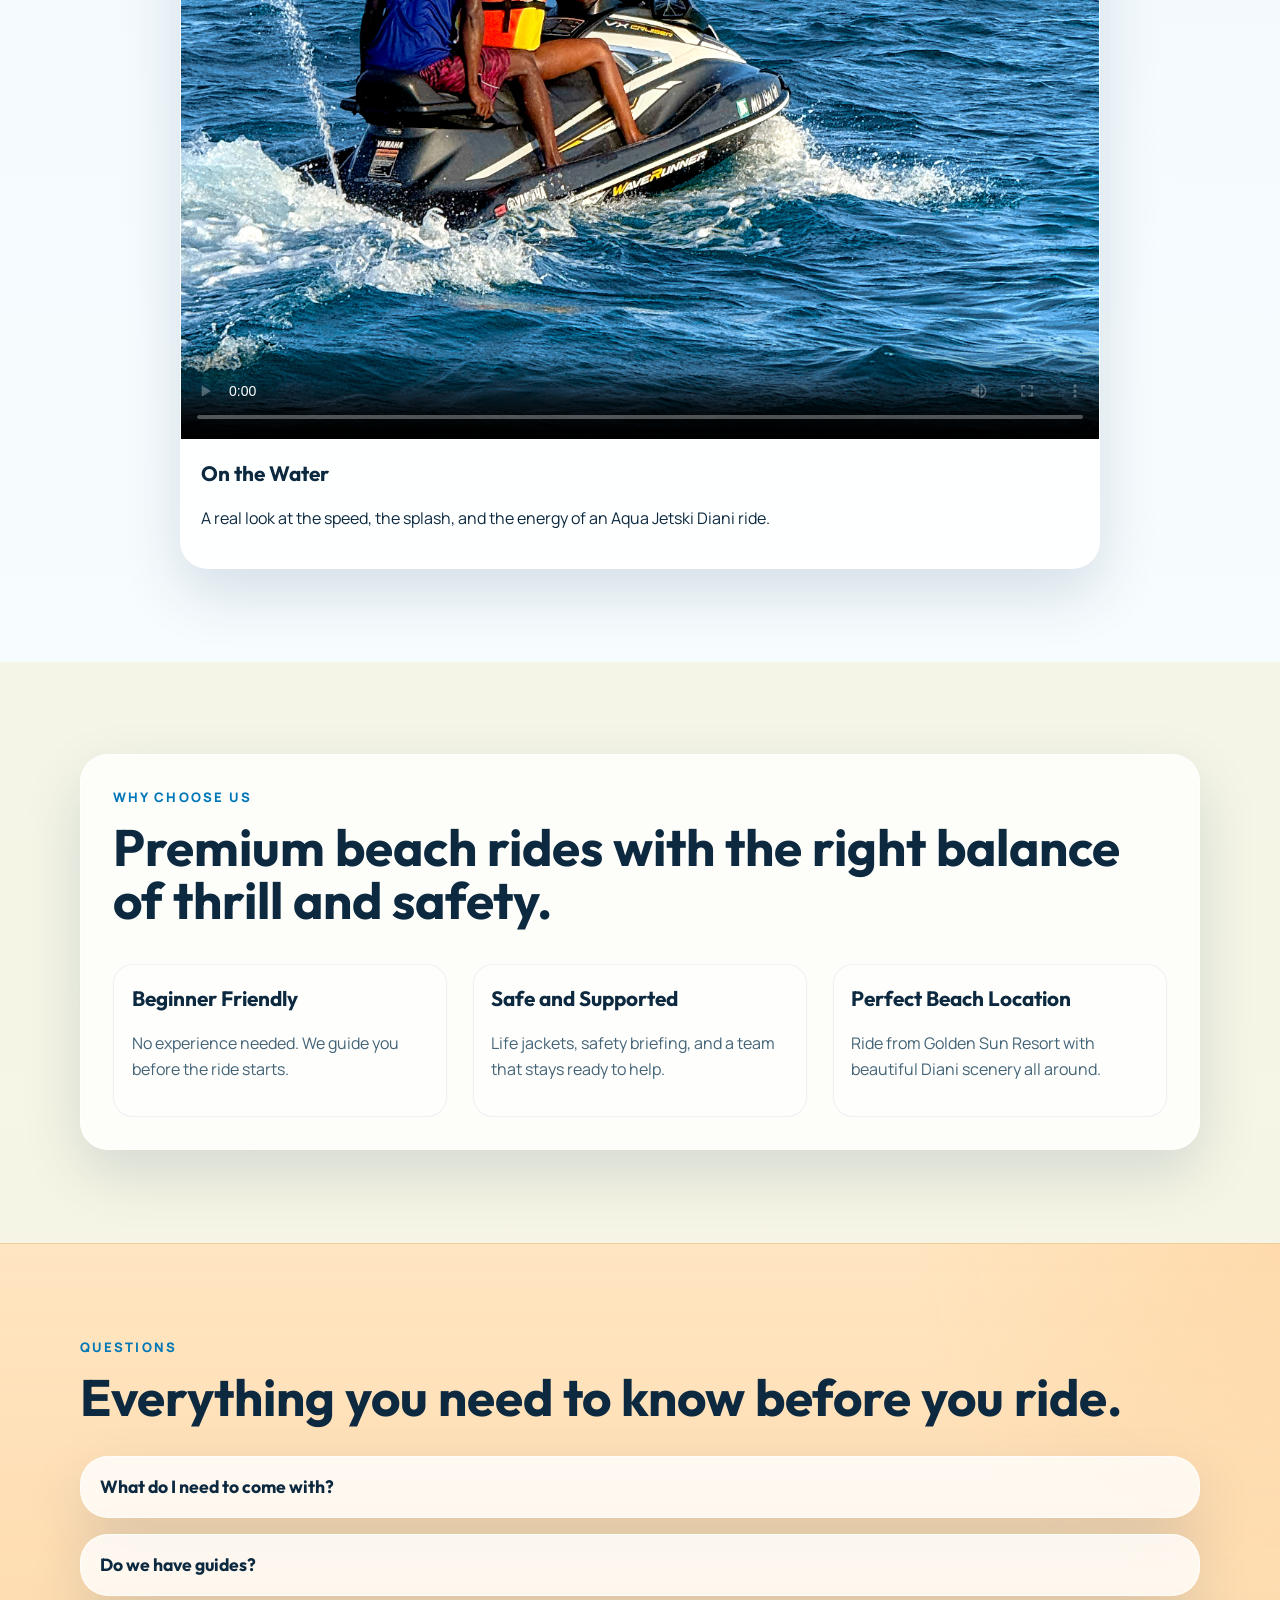
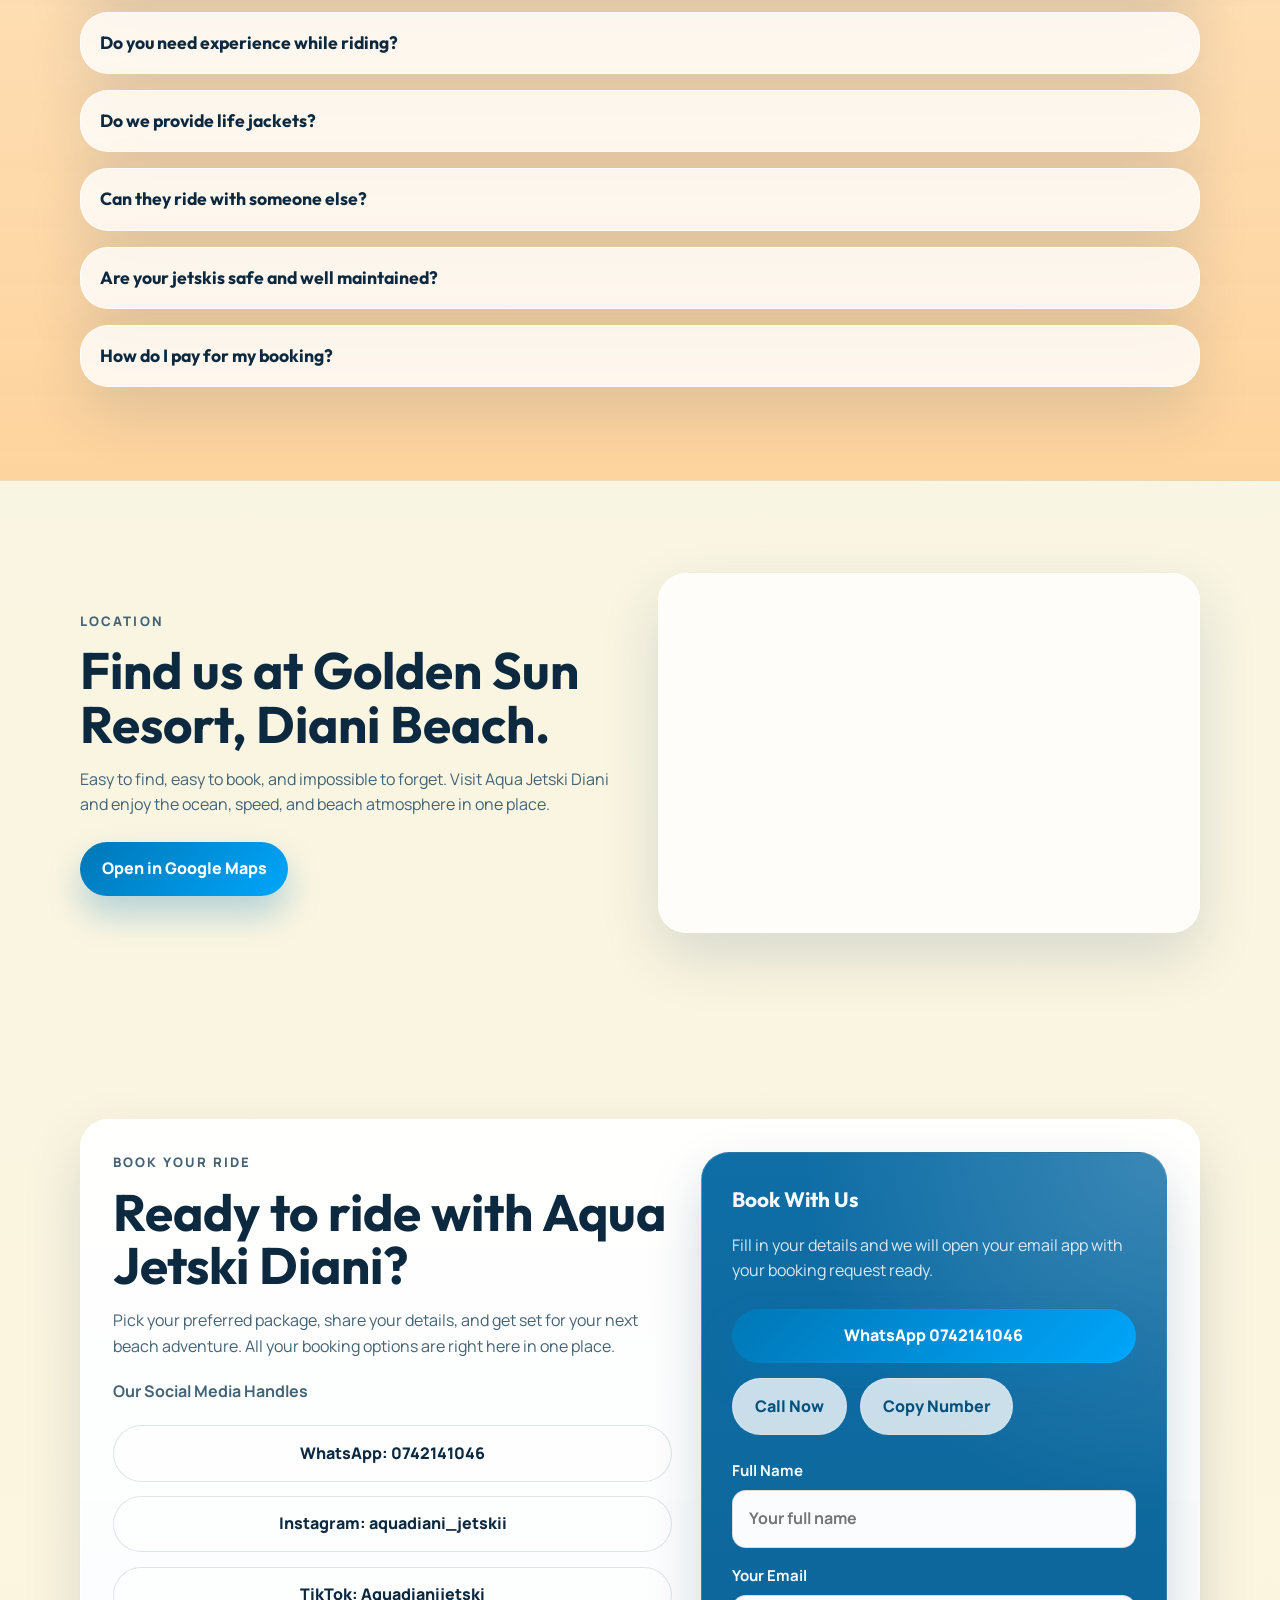
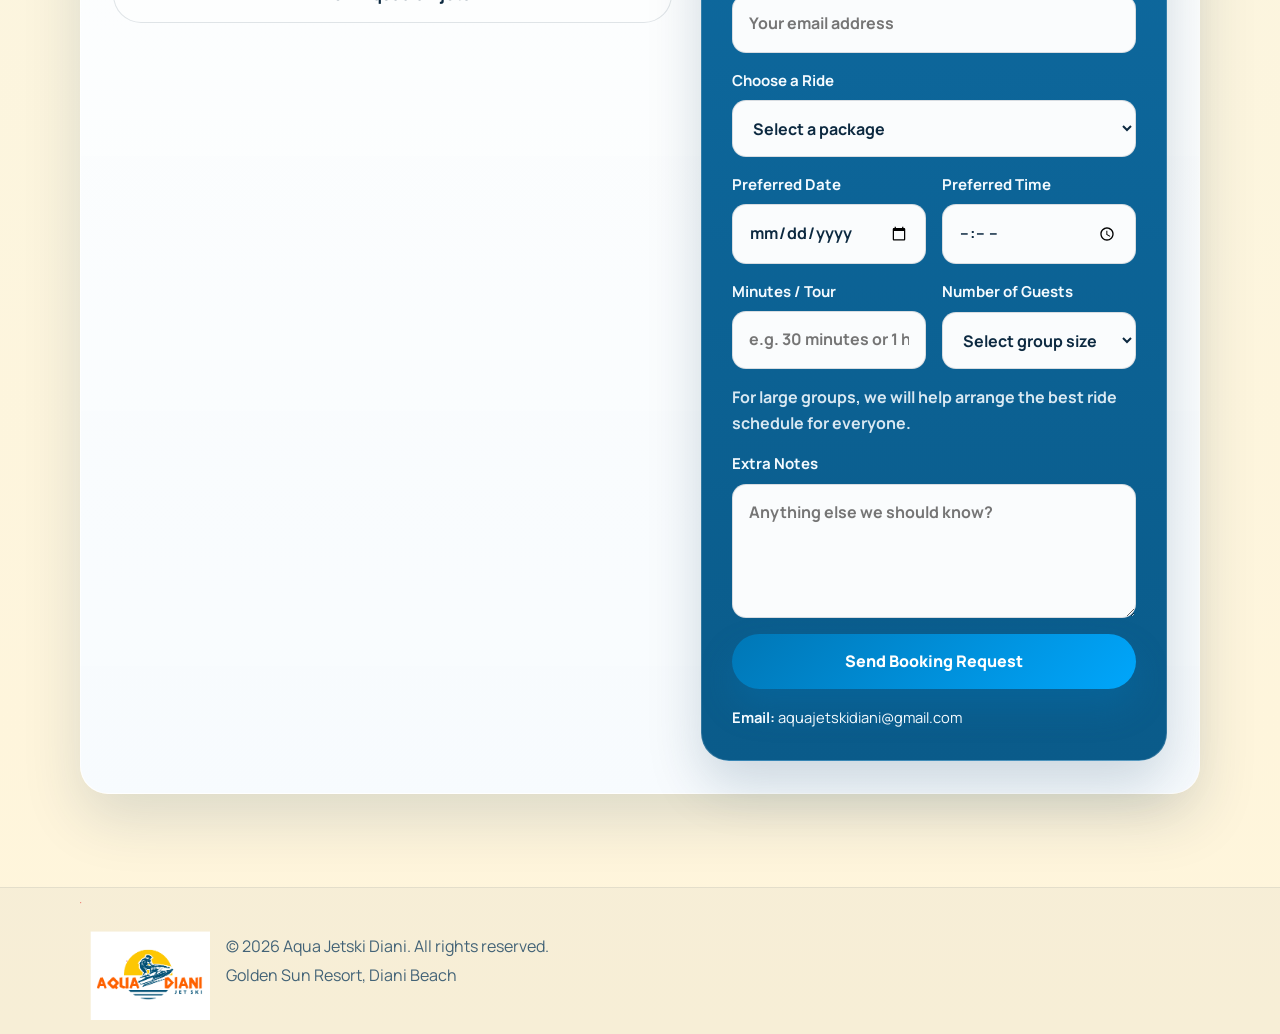
==== commit 5efdaa63: "Refine Aqua Jetski booking layout" ====
--- a/aquajetski.html
+++ b/aquajetski.html
@@ -46,8 +46,7 @@
                     </p>
                     <p class="hero-callout">Come ride with us, your adventure starts here.</p>
                     <div class="hero-actions">
-                        <a class="primary-button" href="https://wa.me/254742141046?text=Hello%20Aqua%20Jetski%20Diani%2C%20I%20would%20like%20to%20book%20a%20ride." target="_blank" rel="noreferrer">Book on WhatsApp</a>
-                        <a class="ghost-button" href="#rides">View Packages</a>
+                        <a class="primary-button" href="#rides">View Packages</a>
                     </div>
                     <div class="hero-stats" aria-label="Quick highlights">
                         <div class="stat-pill">
@@ -73,11 +72,6 @@
                         <li>Dolphin tour and Chale Island options</li>
                         <li>Guides, life jackets, and beach energy included</li>
                     </ul>
-                    <div class="contact-inline">
-                        <a class="secondary-button" href="tel:0742141046">Call 0742141046</a>
-                        <button type="button" class="ghost-button copy-button" data-copy="0742141046">Copy Number</button>
-                    </div>
-                    <p class="contact-help">If calling does not open here, copy the number and dial or use WhatsApp.</p>
                 </aside>
             </div>
         </section>
@@ -316,7 +310,6 @@
                     </p>
                     <div class="hero-actions">
                         <a class="primary-button" href="https://www.google.com/maps/search/?api=1&query=Golden+Sun+Resort+Diani+Beach" target="_blank" rel="noreferrer">Open in Google Maps</a>
-                        <a class="ghost-button" href="https://wa.me/254742141046?text=Hello%20Aqua%20Jetski%20Diani%2C%20I%20would%20like%20to%20book%20a%20ride." target="_blank" rel="noreferrer">Book Now</a>
                     </div>
                 </div>
                 <div class="map-card">
@@ -336,38 +329,26 @@
                     <p class="section-tag">Book Your Ride</p>
                     <h2>Ready to ride with Aqua Jetski Diani?</h2>
                     <p>
-                        Reach out on WhatsApp, call directly, or send a booking request by email.
                         Pick your preferred package, share your details, and get set for your next
-                        beach adventure.
+                        beach adventure. All your booking options are right here in one place.
                     </p>
-                    <div class="contact-actions">
-                        <a class="primary-button" href="https://wa.me/254742141046?text=Hello%20Aqua%20Jetski%20Diani%2C%20I%20would%20like%20to%20book%20a%20ride." target="_blank" rel="noreferrer">WhatsApp 0742141046</a>
-                        <a class="secondary-button" href="tel:0742141046">Call Now</a>
-                        <button type="button" class="ghost-button copy-button" data-copy="0742141046">Copy Number</button>
+                    <p class="social-title"><strong>Our Social Media Handles</strong></p>
+                    <div class="contact-actions contact-socials">
+                        <a class="social-link" href="https://wa.me/254742141046?text=Hello%20Aqua%20Jetski%20Diani%2C%20I%20would%20like%20to%20book%20a%20ride." target="_blank" rel="noreferrer">WhatsApp: 0742141046</a>
                         <a class="social-link" href="https://www.instagram.com/aquadiani_jetskii/" target="_blank" rel="noreferrer">Instagram: aquadiani_jetskii</a>
                         <a class="social-link" href="https://www.tiktok.com/@Aquadianijetski" target="_blank" rel="noreferrer">TikTok: Aquadianijetski</a>
                     </div>
-                    <article class="adventure-poster" aria-label="Aqua Jetski Diani booking highlight">
-                        <div class="poster-copy">
-                            <p class="poster-kicker">Your</p>
-                            <h3>Adventure Begins</h3>
-                            <p class="poster-line">Book your next jet ski with us</p>
-                        </div>
-                        <div class="poster-art"></div>
-                        <div class="poster-bubbles" aria-hidden="true">
-                            <span class="poster-bubble bubble-one"></span>
-                            <span class="poster-bubble bubble-two"></span>
-                            <span class="poster-bubble bubble-three"></span>
-                        </div>
-                        <div class="poster-footer">
-                            <p class="poster-location">Find us at Golden Sun Resort, Diani Beach Road</p>
-                            <p class="poster-phone">For inquiries and booking contact 0742 141 046</p>
-                        </div>
-                    </article>
                 </div>
                 <form class="booking-form" id="booking-form" action="#" method="post">
                     <h3>Book With Us</h3>
                     <p>Fill in your details and we will open your email app with your booking request ready.</p>
+                    <div class="booking-contact-strip">
+                        <a class="primary-button booking-whatsapp" href="https://wa.me/254742141046?text=Hello%20Aqua%20Jetski%20Diani%2C%20I%20would%20like%20to%20book%20a%20ride." target="_blank" rel="noreferrer">WhatsApp 0742141046</a>
+                        <div class="booking-quick-actions">
+                            <a class="secondary-button" href="tel:0742141046">Call Now</a>
+                            <button type="button" class="ghost-button copy-button" data-copy="0742141046">Copy Number</button>
+                        </div>
+                    </div>
                     <label>
                         <span>Full Name</span>
                         <input type="text" name="name" placeholder="Your full name" required>
@@ -445,25 +426,9 @@
                         <span>Extra Notes</span>
                         <textarea name="notes" rows="4" placeholder="Anything else we should know?"></textarea>
                     </label>
-                    <button type="submit" class="primary-button booking-submit">Book by Email</button>
-                    <p class="booking-note">Your booking request will open Gmail in the browser first, with email app fallback if needed.</p>
-                    <div class="booking-backups">
-                        <a class="secondary-button" href="https://mail.google.com/mail/?view=cm&fs=1&to=aquajetskidiani@gmail.com" target="_blank" rel="noreferrer">Email Us Directly</a>
-                        <a class="ghost-button" href="https://wa.me/254742141046?text=Hello%20Aqua%20Jetski%20Diani%2C%20I%20would%20like%20to%20book%20a%20ride." target="_blank" rel="noreferrer">Book on WhatsApp Instead</a>
-                    </div>
+                    <button type="submit" class="primary-button booking-submit">Send Booking Request</button>
+                    <p class="booking-note booking-email-note"><strong>Email:</strong> <a href="mailto:aquajetskidiani@gmail.com">aquajetskidiani@gmail.com</a></p>
                 </form>
-            </div>
-        </section>
-
-        <section class="section final-cta-section">
-            <div class="container final-cta-card">
-                <p class="section-tag">Book Today</p>
-                <h2>Ready for an unforgettable ride?</h2>
-                <p>Book your Aqua Jetski Diani experience today.</p>
-                <div class="hero-actions">
-                    <a class="primary-button" href="#contact">Book Now</a>
-                    <a class="secondary-button" href="https://wa.me/254742141046?text=Hello%20Aqua%20Jetski%20Diani%2C%20I%20would%20like%20to%20book%20a%20ride." target="_blank" rel="noreferrer">WhatsApp Us</a>
-                </div>
             </div>
         </section>
     </main>
--- a/aquajetski.css
+++ b/aquajetski.css
@@ -623,6 +623,14 @@
 .price-card .package-book-button {
     margin-top: auto;
     width: 100%;
+    color: #fff;
+    background: linear-gradient(135deg, var(--primary) 0%, #00a6fb 100%);
+    border: 1px solid rgba(4, 52, 83, 0.7);
+    box-shadow: 0 18px 34px rgba(0, 119, 182, 0.28);
+}
+
+.price-card .package-book-button:hover {
+    background: linear-gradient(135deg, #0b84c8 0%, #11afff 100%);
 }
 
 .featured-card {
@@ -693,6 +701,19 @@
 
 .contact-copy {
     align-self: start;
+}
+
+.contact-socials {
+    margin-top: 1.3rem;
+}
+
+.social-title {
+    margin: 1.2rem 0 0.7rem;
+    color: var(--primary-deep);
+}
+
+.contact-socials .social-link {
+    width: 100%;
 }
 
 .adventure-poster {
@@ -809,14 +830,16 @@
 
 .booking-form {
     padding: 1.9rem;
-    background: linear-gradient(180deg, #ffffff, #f9fcff);
-    border: 1px solid rgba(12, 41, 64, 0.08);
+    background:
+        radial-gradient(circle at top right, rgba(255, 255, 255, 0.18), transparent 28%),
+        linear-gradient(180deg, #0f6ea6 0%, #0a5b8a 100%);
+    border: 1px solid rgba(255, 255, 255, 0.16);
     border-radius: var(--radius-lg);
-    box-shadow: 0 24px 54px rgba(6, 52, 83, 0.1);
+    box-shadow: 0 24px 54px rgba(6, 52, 83, 0.18);
 }
 
 .booking-form p {
-    color: var(--muted);
+    color: rgba(245, 251, 255, 0.88);
 }
 
 .booking-form label {
@@ -826,8 +849,60 @@
     font-weight: 700;
 }
 
+.booking-form h3,
+.booking-form label,
+.booking-form span,
+.booking-form strong {
+    color: #f5fbff;
+}
+
 .booking-form span {
     font-size: 0.94rem;
+}
+
+.booking-contact-strip {
+    margin: 1.2rem 0 1.5rem;
+    padding: 0;
+    border-radius: 0;
+    background: transparent;
+    border: 0;
+}
+
+.booking-contact-strip a {
+    text-decoration: none;
+}
+
+.booking-contact-strip p {
+    margin: 0;
+}
+
+.booking-contact-strip .booking-whatsapp {
+    width: 100%;
+    margin-top: 0.35rem;
+}
+
+.booking-quick-actions {
+    display: flex;
+    flex-wrap: wrap;
+    gap: 0.85rem;
+    margin-top: 0.95rem;
+}
+
+.booking-form .secondary-button,
+.booking-form .ghost-button {
+    background: rgba(255, 255, 255, 0.78);
+    color: var(--primary-deep);
+    border-color: rgba(255, 255, 255, 0.18);
+}
+
+.booking-form .secondary-button:hover,
+.booking-form .ghost-button:hover {
+    background: rgba(255, 255, 255, 0.9);
+}
+
+.booking-form .social-link,
+.booking-form .primary-button {
+    text-decoration: none;
 }
 
 .form-grid {
@@ -883,17 +958,23 @@
     font-size: 0.92rem;
 }
 
+.booking-email-note {
+    margin-top: 1.1rem;
+}
+
+.booking-email-note a {
+    color: #f5fbff;
+    text-decoration: none;
+}
+
+.booking-email-note a:hover {
+    text-decoration: underline;
+}
+
 .group-note {
     margin: 0 0 1rem;
     color: var(--accent-strong);
     font-weight: 700;
-}
-
-.booking-backups {
-    display: flex;
-    flex-wrap: wrap;
-    gap: 0.8rem;
-    margin-top: 1rem;
 }
 
 .final-cta-section {
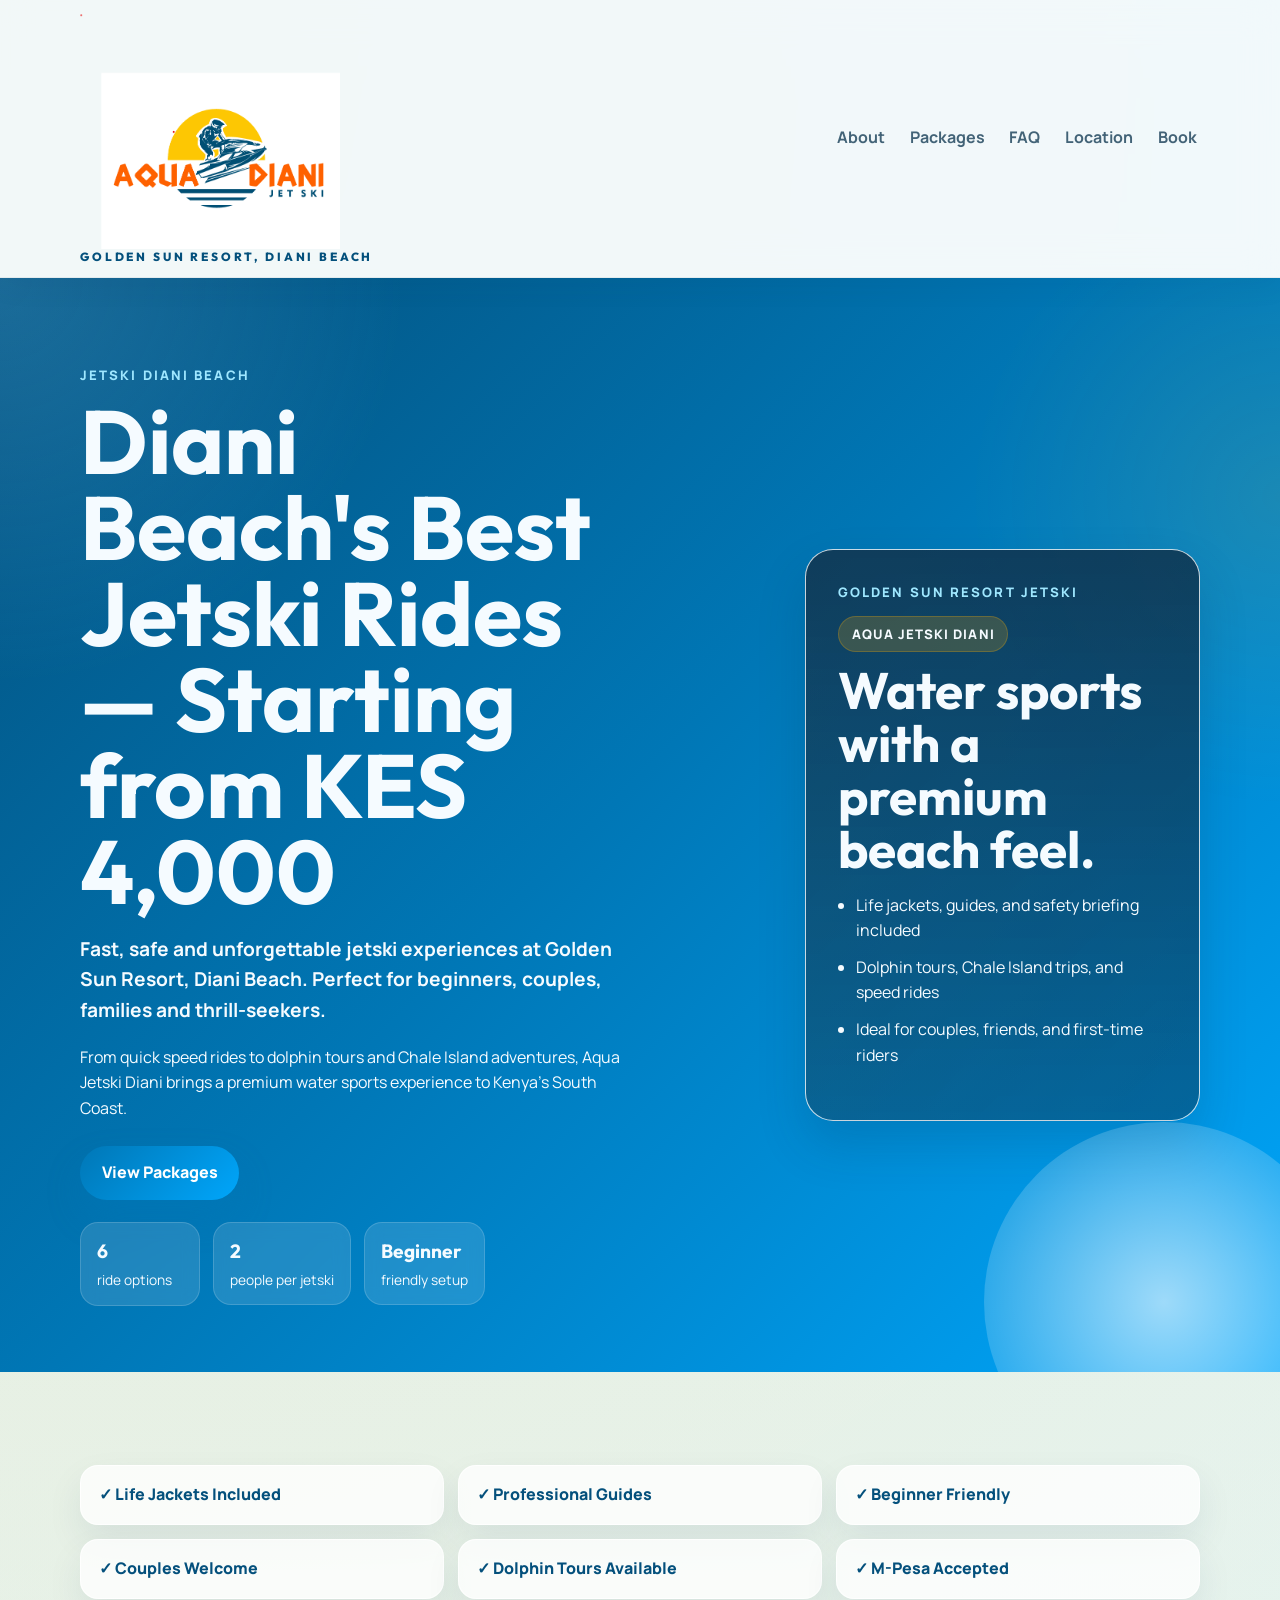
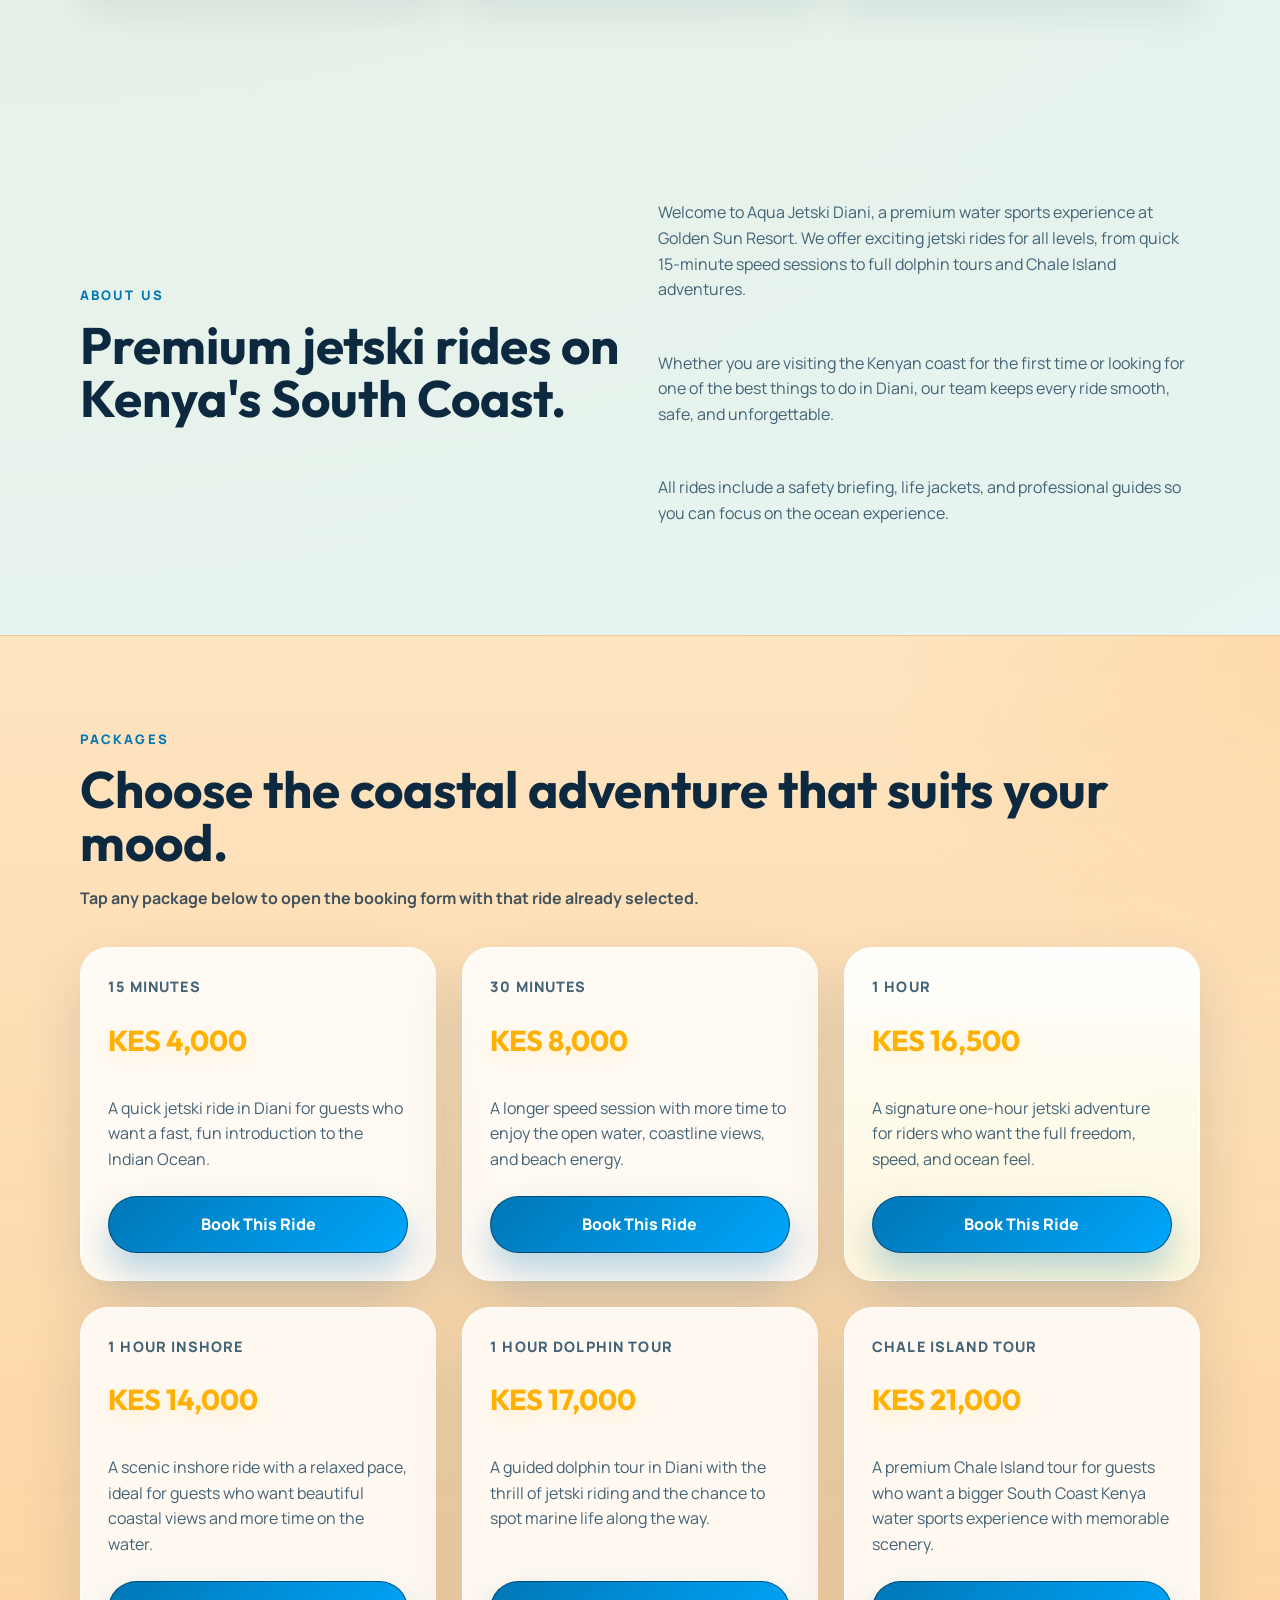
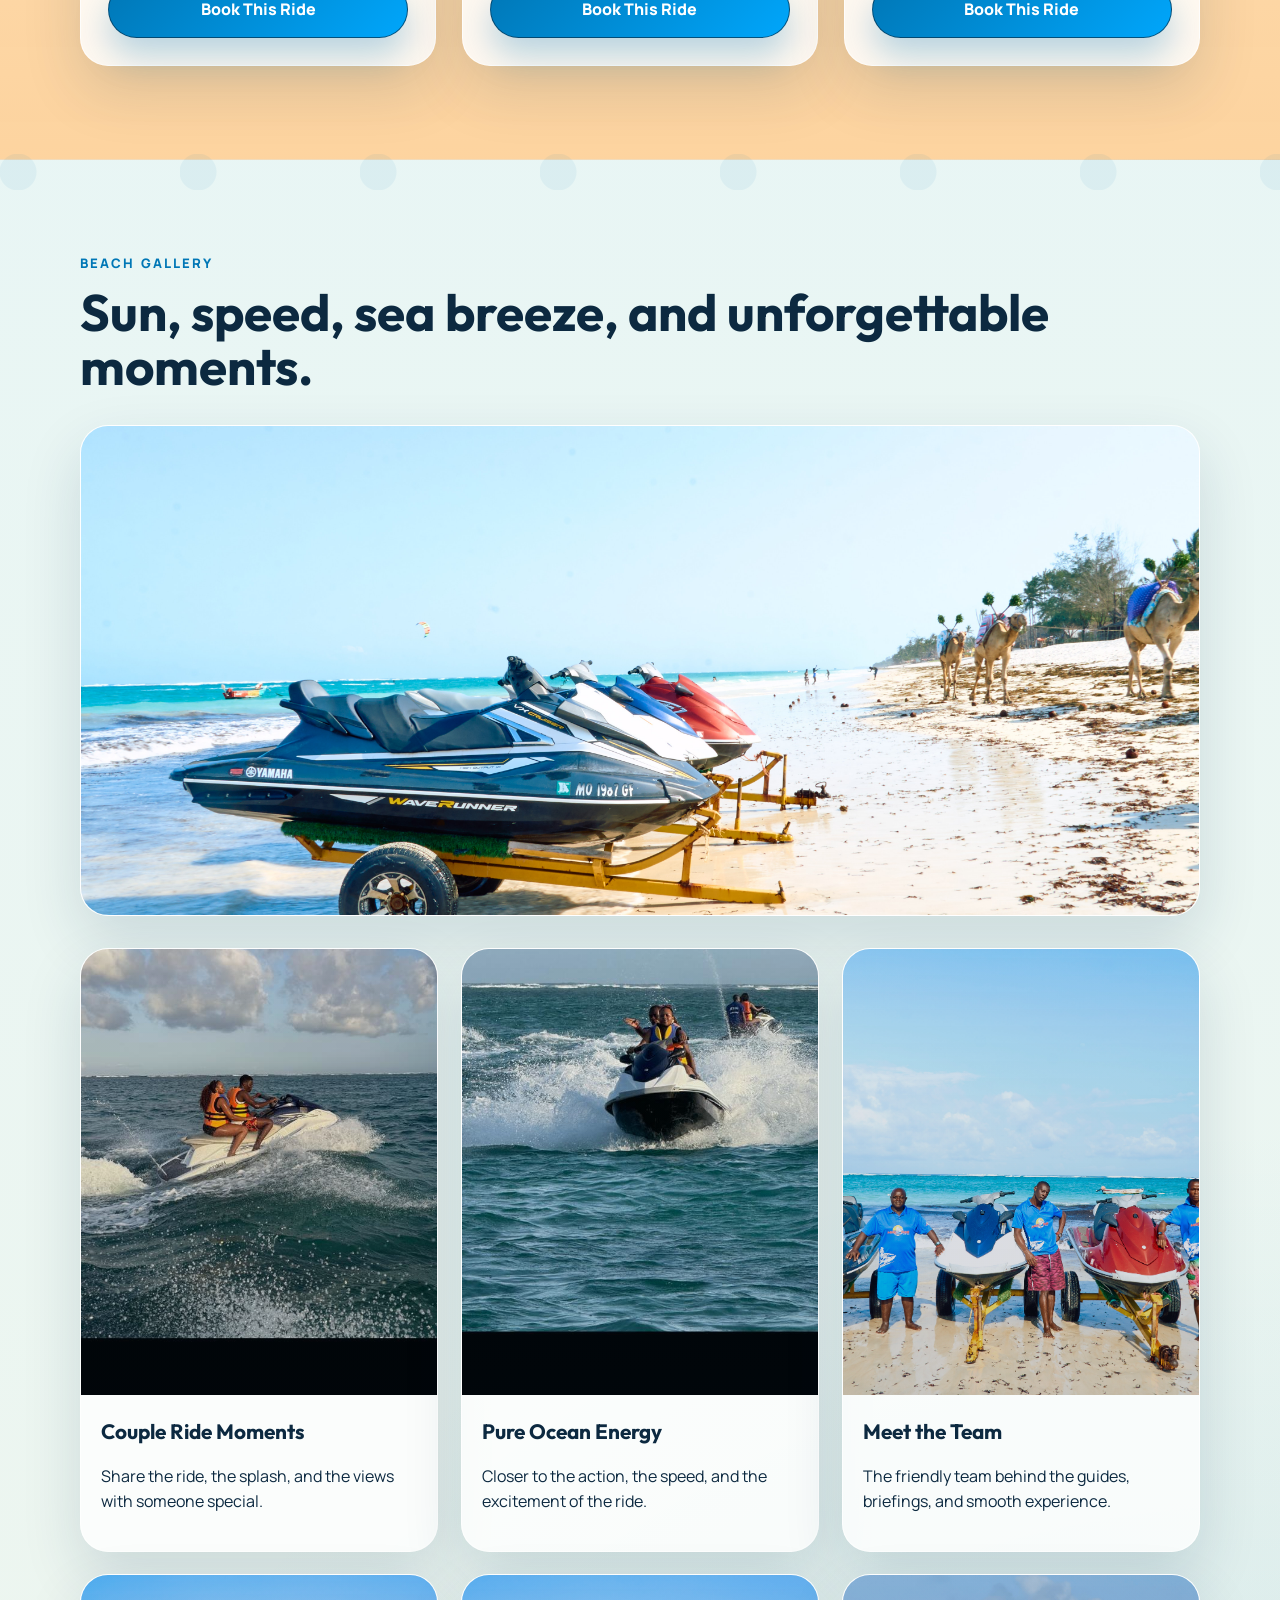
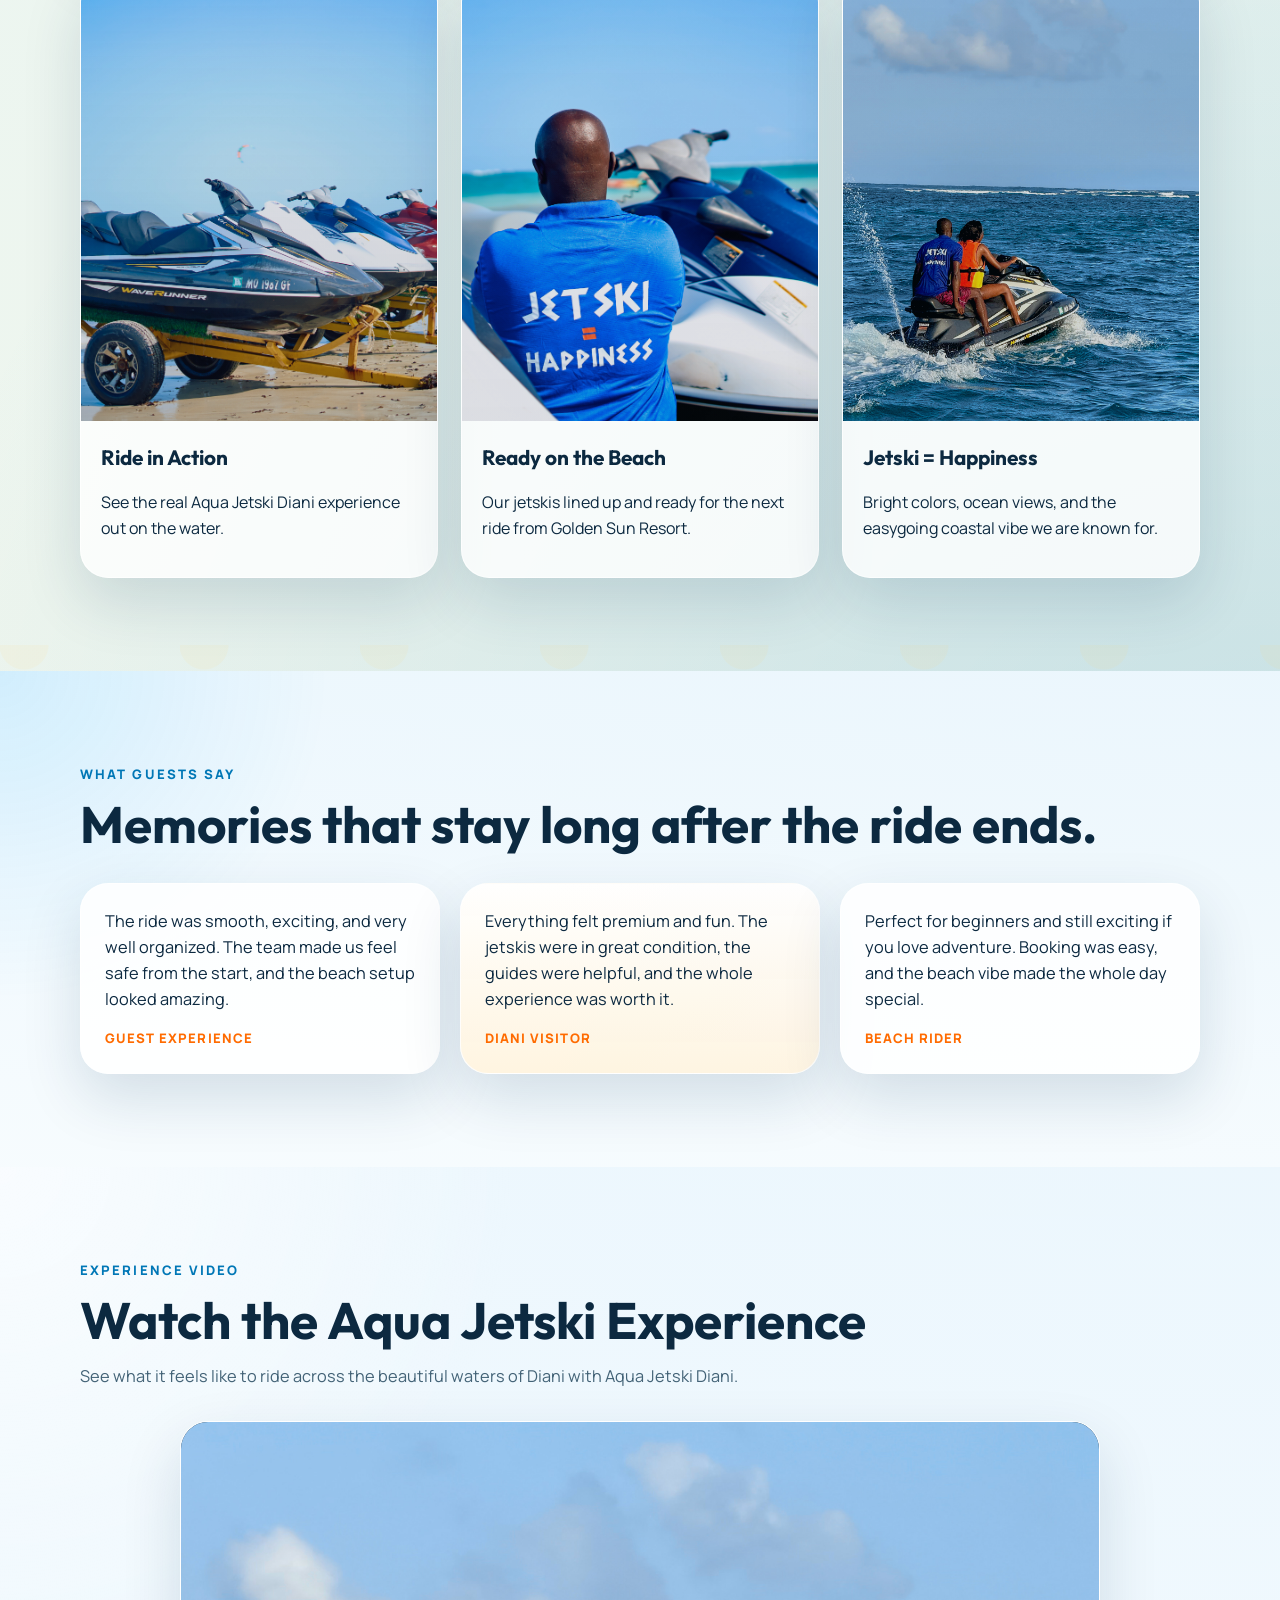
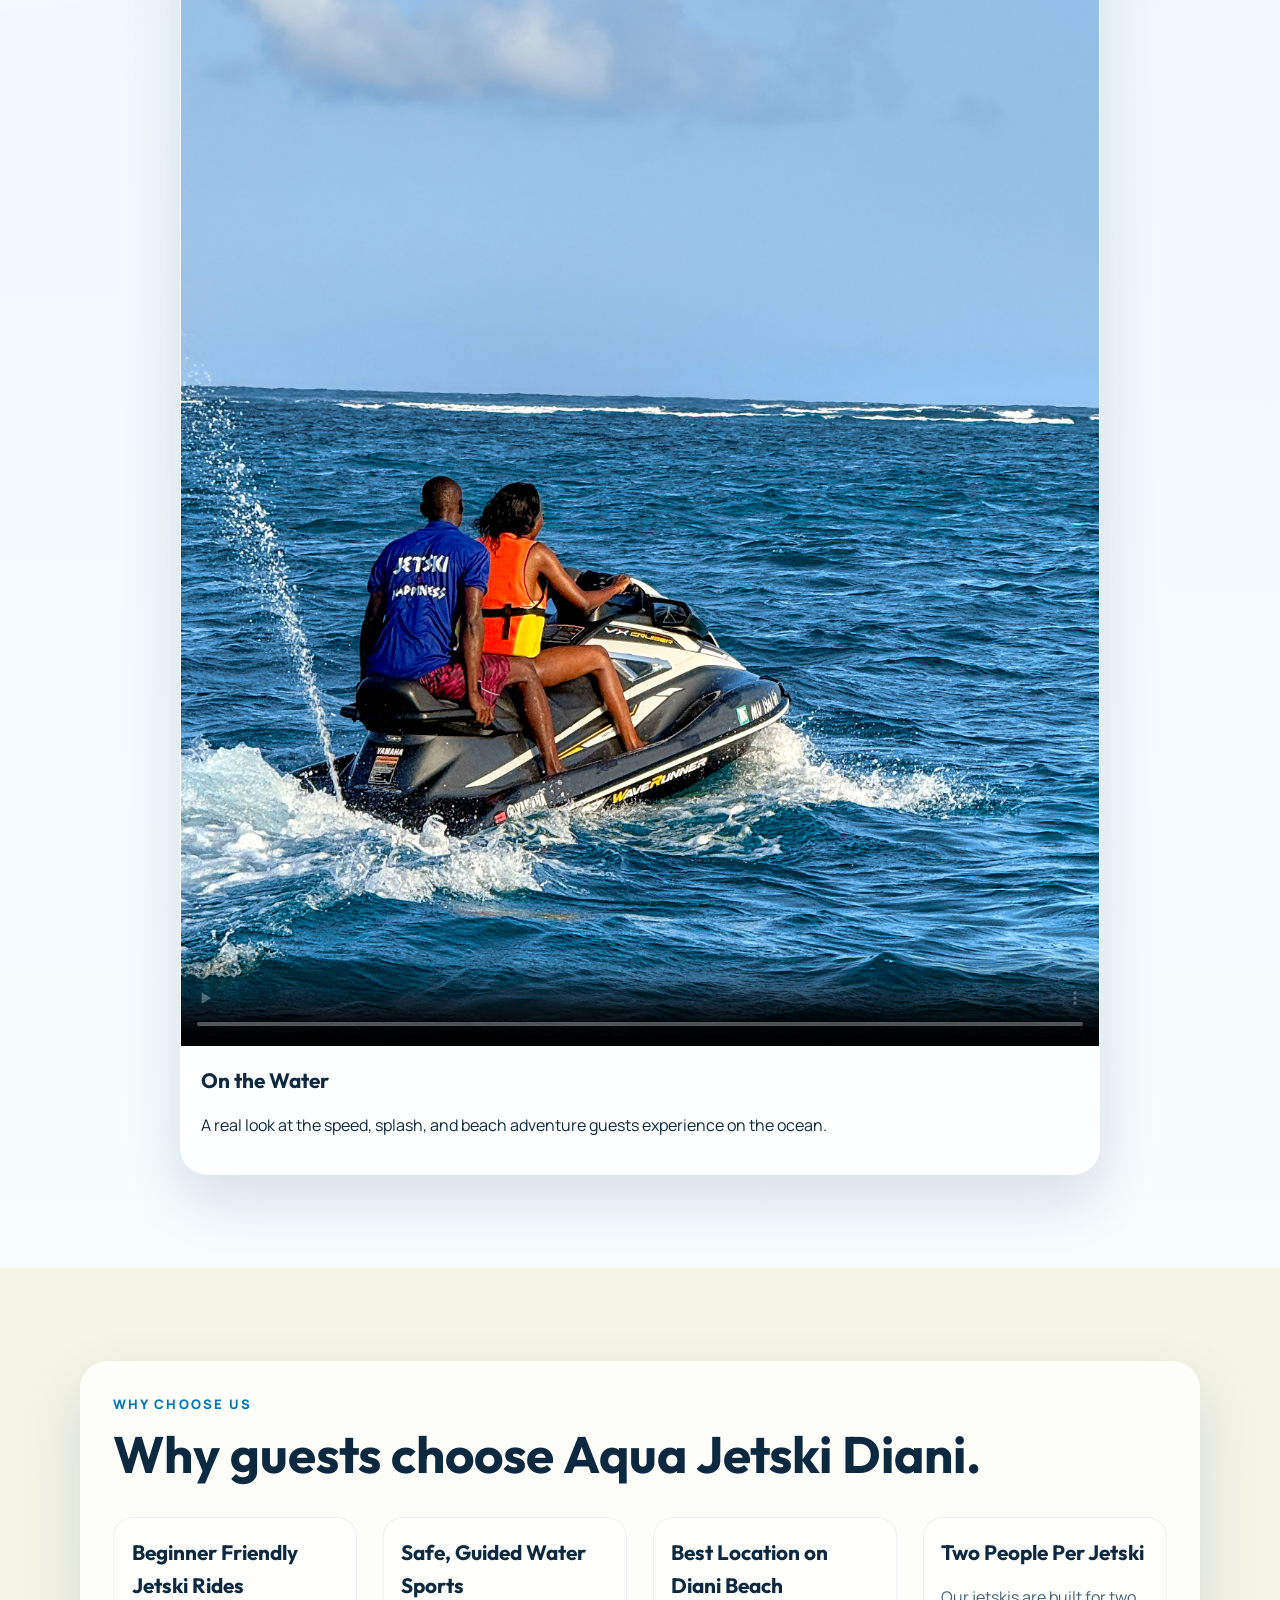
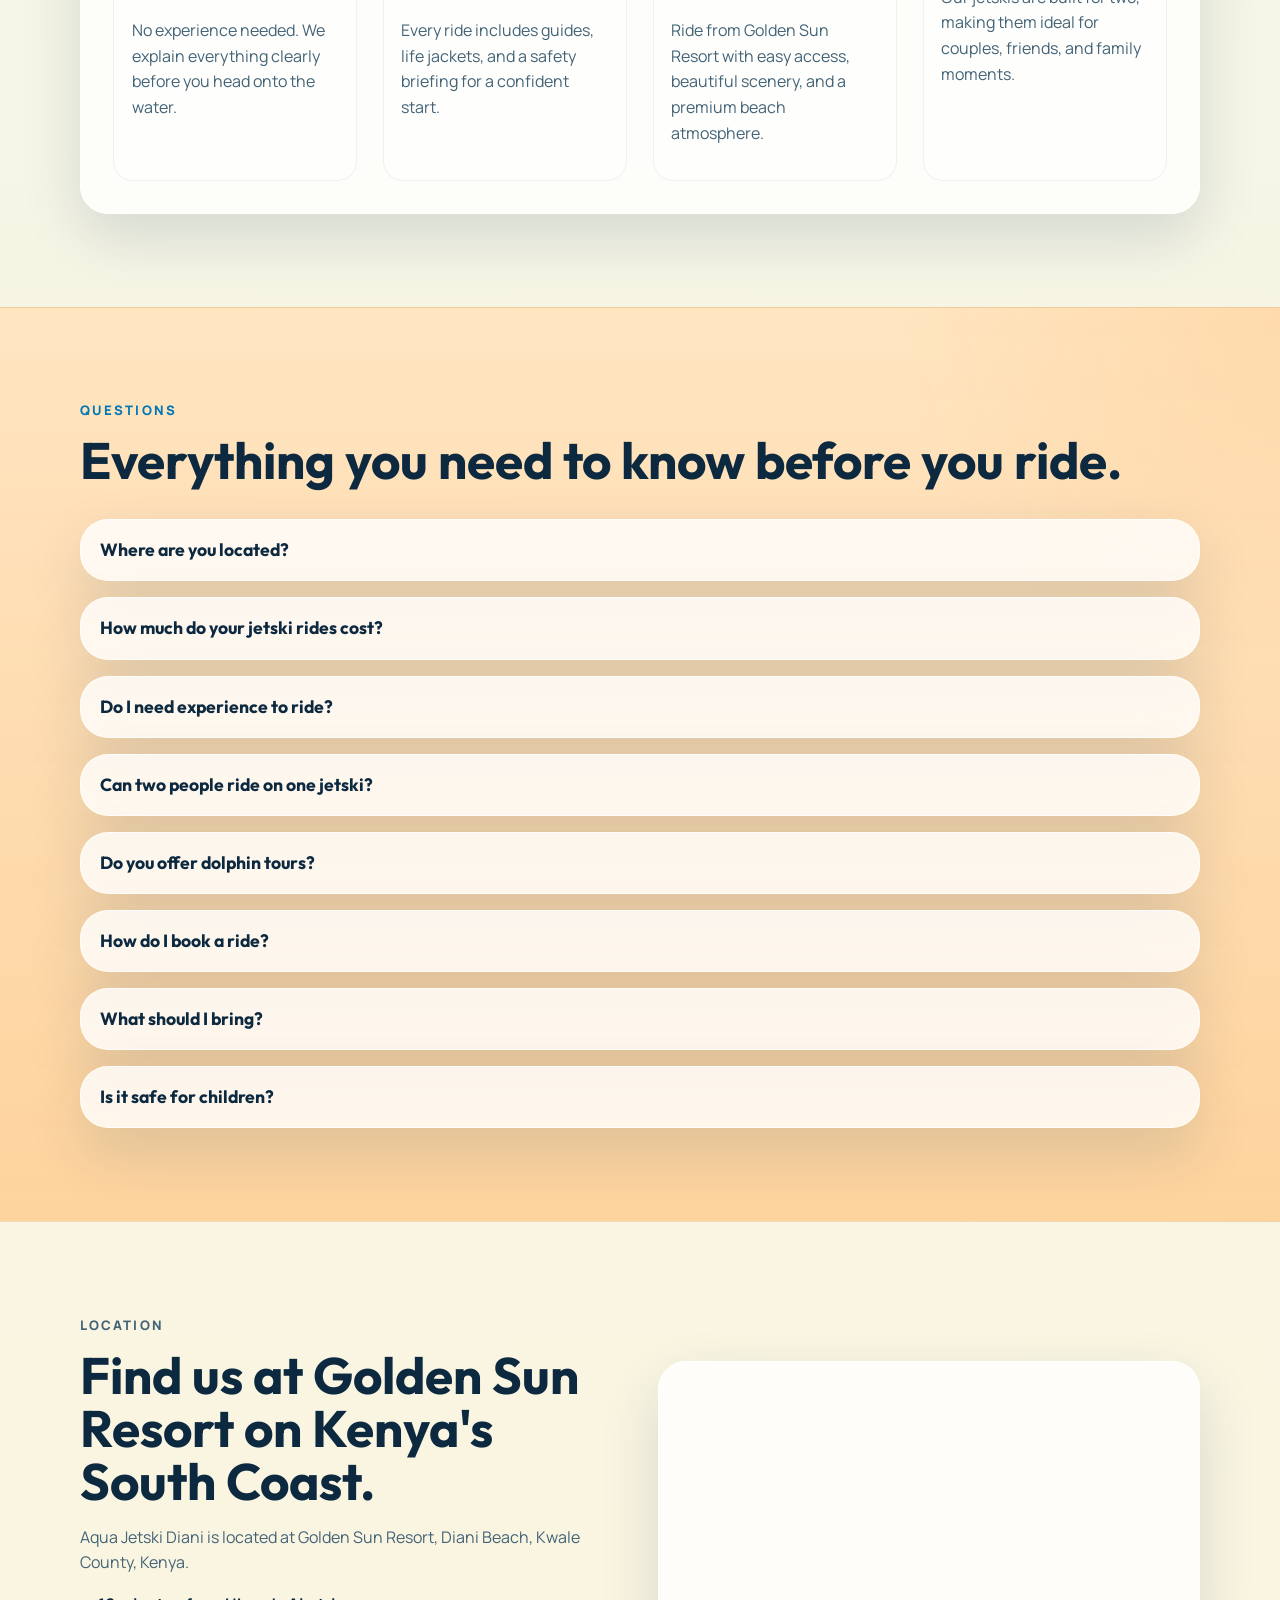
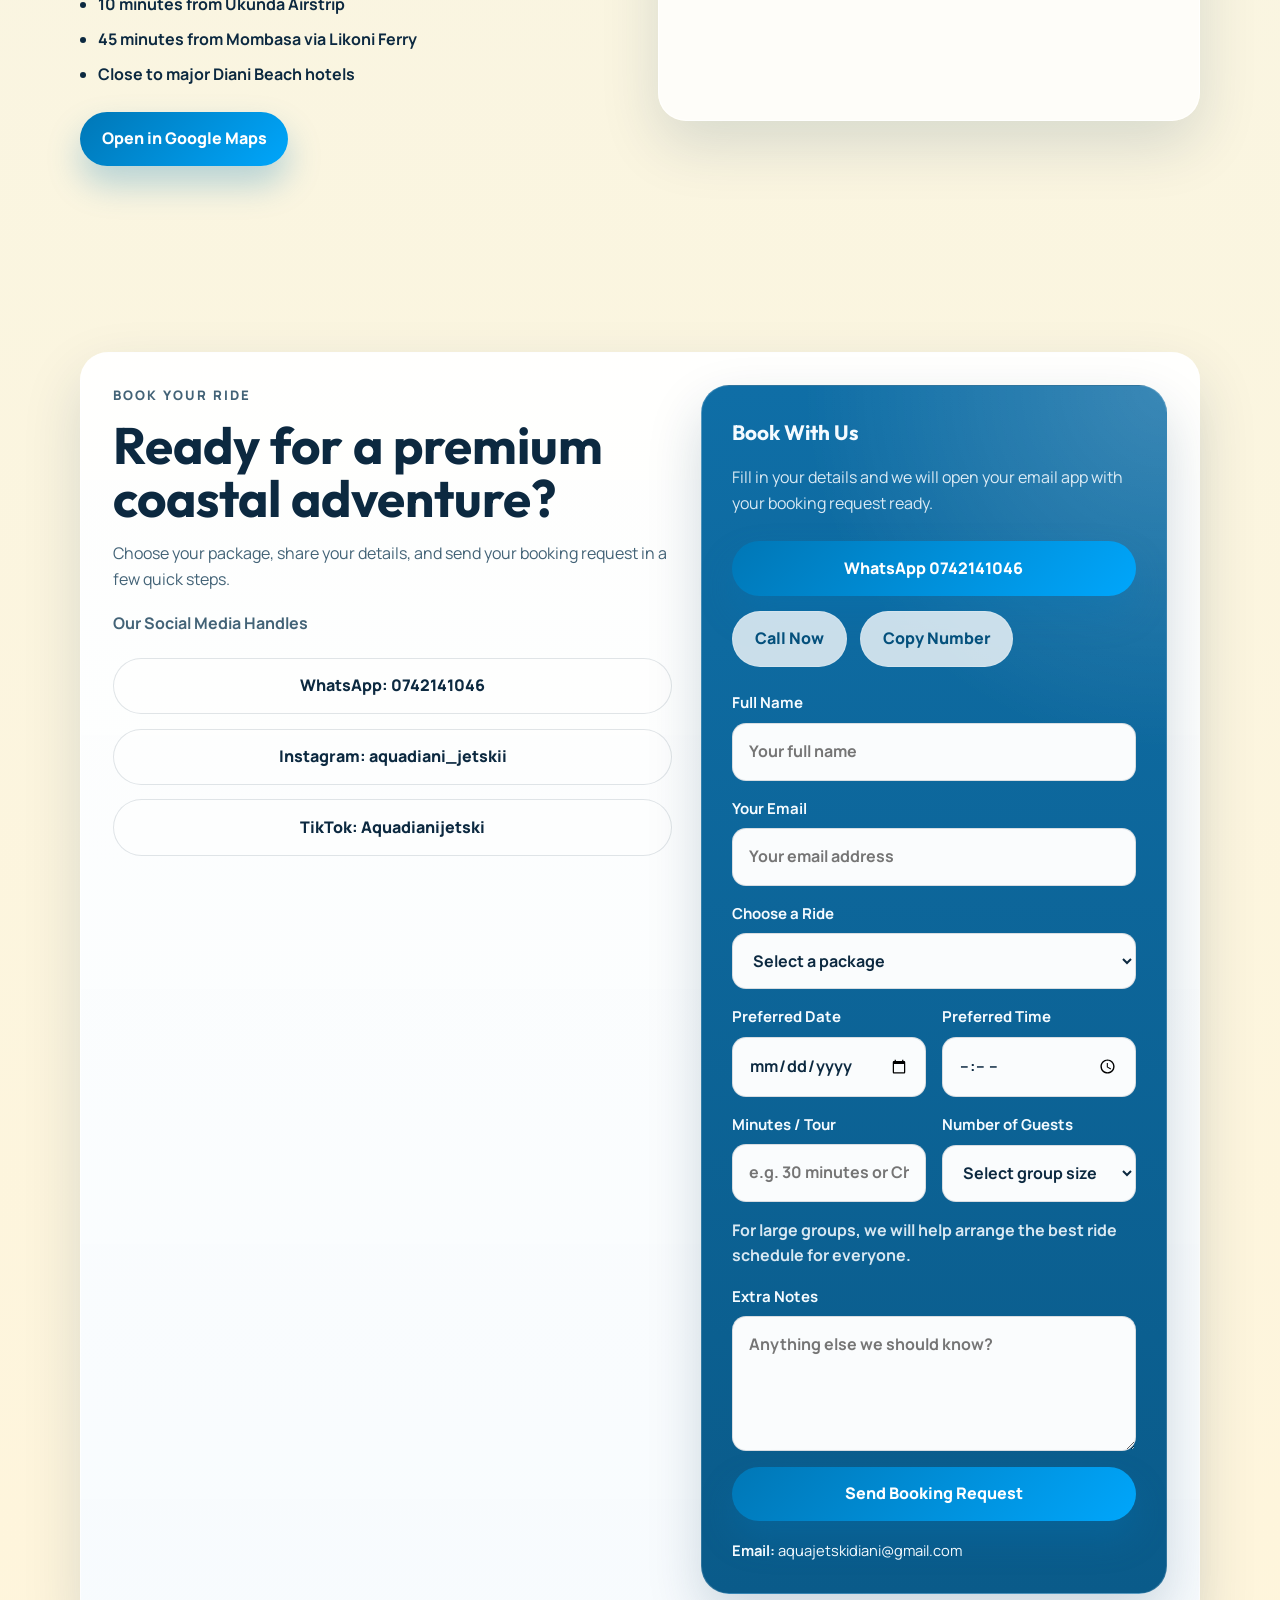
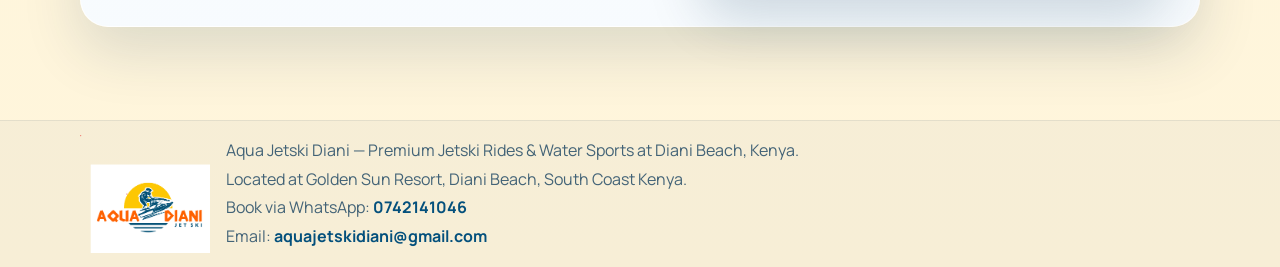
==== commit 435891a8: "Add SEO and content updates for Aqua Jetski site" ====
--- a/aquajetski.html
+++ b/aquajetski.html
@@ -3,18 +3,82 @@
 <head>
     <meta charset="UTF-8">
     <meta name="viewport" content="width=device-width, initial-scale=1.0">
-    <meta name="description" content="Aqua Jetski Diani offers premium, all-inclusive jetski rides at Golden Sun Resort, Diani Beach.">
-    <title>Aqua Jetski Diani | Premium Beach Rides</title>
+    <title>Aqua Jetski Diani | Jetski Rides & Dolphin Tours at Diani Beach | Book Now</title>
+    <meta name="description" content="Book premium jetski rides at Diani Beach from KES 4,000. Enjoy dolphin tours, Chale Island adventures and speed rides at Golden Sun Resort. Beginner friendly, guides and life jackets included. Book via WhatsApp today.">
+    <meta name="robots" content="index, follow">
+    <link rel="canonical" href="https://pinky-art.github.io/aqua-jetski-diani/aquajetski.html">
+    <meta property="og:type" content="website">
+    <meta property="og:title" content="Aqua Jetski Diani | Jetski Rides & Dolphin Tours at Diani Beach | Book Now">
+    <meta property="og:description" content="Book premium jetski rides at Diani Beach from KES 4,000. Enjoy dolphin tours, Chale Island adventures and speed rides at Golden Sun Resort. Beginner friendly, guides and life jackets included. Book via WhatsApp today.">
+    <meta property="og:url" content="https://pinky-art.github.io/aqua-jetski-diani/aquajetski.html">
+    <meta property="og:image" content="https://pinky-art.github.io/aqua-jetski-diani/gallery-showcase.jpeg">
+    <meta property="og:image:alt" content="Aqua Jetski Diani jetskis lined up on the beach at Golden Sun Resort">
+    <meta property="og:site_name" content="Aqua Jetski Diani">
+    <meta name="twitter:card" content="summary_large_image">
+    <meta name="twitter:title" content="Aqua Jetski Diani | Jetski Rides & Dolphin Tours at Diani Beach | Book Now">
+    <meta name="twitter:description" content="Book premium jetski rides at Diani Beach from KES 4,000. Enjoy dolphin tours, Chale Island adventures and speed rides at Golden Sun Resort. Beginner friendly, guides and life jackets included.">
+    <meta name="twitter:image" content="https://pinky-art.github.io/aqua-jetski-diani/gallery-showcase.jpeg">
     <link rel="preconnect" href="https://fonts.googleapis.com">
     <link rel="preconnect" href="https://fonts.gstatic.com" crossorigin>
     <link href="https://fonts.googleapis.com/css2?family=Outfit:wght@400;500;600;700;800&family=Manrope:wght@400;500;600;700&display=swap" rel="stylesheet">
     <link rel="stylesheet" href="aquajetski.css">
+    <script type="application/ld+json">
+        {
+            "@context": "https://schema.org",
+            "@type": "SportsActivityLocation",
+            "name": "Aqua Jetski Diani",
+            "description": "Premium jetski rides, dolphin tours, and Chale Island adventures at Golden Sun Resort, Diani Beach, Kenya.",
+            "url": "https://pinky-art.github.io/aqua-jetski-diani/aquajetski.html",
+            "image": "https://pinky-art.github.io/aqua-jetski-diani/gallery-showcase.jpeg",
+            "telephone": "+254742141046",
+            "email": "aquajetskidiani@gmail.com",
+            "priceRange": "KES 4,000 - KES 21,000",
+            "address": {
+                "@type": "PostalAddress",
+                "streetAddress": "Golden Sun Resort",
+                "addressLocality": "Diani Beach",
+                "addressRegion": "Kwale County",
+                "addressCountry": "KE"
+            },
+            "areaServed": [
+                "Diani Beach",
+                "Kwale County",
+                "South Coast Kenya"
+            ],
+            "sameAs": [
+                "https://www.instagram.com/aquadiani_jetskii/",
+                "https://www.tiktok.com/@Aquadianijetski"
+            ],
+            "amenityFeature": [
+                {
+                    "@type": "LocationFeatureSpecification",
+                    "name": "Life jackets included",
+                    "value": true
+                },
+                {
+                    "@type": "LocationFeatureSpecification",
+                    "name": "Professional guides",
+                    "value": true
+                },
+                {
+                    "@type": "LocationFeatureSpecification",
+                    "name": "Beginner friendly rides",
+                    "value": true
+                },
+                {
+                    "@type": "LocationFeatureSpecification",
+                    "name": "Dolphin tours available",
+                    "value": true
+                }
+            ]
+        }
+    </script>
 </head>
 <body>
     <header class="site-header">
         <div class="container header-inner">
             <a class="brand" href="#hero" aria-label="Aqua Jetski Diani home">
-                <img class="brand-logo" src="aqua-diani-logo.png" alt="Aqua Diani Jet Ski logo">
+                <img class="brand-logo" src="aqua-diani-logo.png" alt="Aqua Jetski Diani logo">
                 <span class="brand-sub">Golden Sun Resort, Diani Beach</span>
             </a>
             <nav aria-label="Main navigation">
@@ -33,18 +97,16 @@
         <section id="hero" class="hero">
             <div class="container hero-grid">
                 <div class="hero-copy">
-                    <p class="eyebrow">Diani Beach Adventure</p>
-                    <h1>A Premium, All-Inclusive Jetski Experience</h1>
+                    <p class="eyebrow">Jetski Diani Beach</p>
+                    <h1>Diani Beach's Best Jetski Rides — Starting from KES 4,000</h1>
                     <p class="lead">
-                        Make a splash with Aqua Jetski Diani, fast, safe, and unforgettable beach
-                        experiences.
+                        Fast, safe and unforgettable jetski experiences at Golden Sun Resort, Diani Beach.
+                        Perfect for beginners, couples, families and thrill-seekers.
                     </p>
                     <p class="hero-text">
-                        At Aqua Jetski Diani, we offer exciting, safe, and unforgettable jetski
-                        experiences along the beautiful Diani Beach. Whether you are a beginner or
-                        thrill-seeker, we have the perfect ride for you.
+                        From quick speed rides to dolphin tours and Chale Island adventures, Aqua Jetski
+                        Diani brings a premium water sports experience to Kenya's South Coast.
                     </p>
-                    <p class="hero-callout">Come ride with us, your adventure starts here.</p>
                     <div class="hero-actions">
                         <a class="primary-button" href="#rides">View Packages</a>
                     </div>
@@ -58,21 +120,34 @@
                             <span>people per jetski</span>
                         </div>
                         <div class="stat-pill">
-                            <strong>100%</strong>
-                            <span>beach energy</span>
+                            <strong>Beginner</strong>
+                            <span>friendly setup</span>
                         </div>
                     </div>
                 </div>
                 <aside class="hero-card" aria-label="Ride highlights">
-                    <p class="card-tag">Beach Vibes</p>
-                    <p class="hero-badge">Aqua Diani Jet Ski</p>
-                    <h2>Golden Sun Resort, Diani Beach</h2>
+                    <p class="card-tag">Golden Sun Resort Jetski</p>
+                    <p class="hero-badge">Aqua Jetski Diani</p>
+                    <h2>Water sports with a premium beach feel.</h2>
                     <ul class="feature-list">
-                        <li>Fast and safe beginner-friendly rides</li>
-                        <li>Dolphin tour and Chale Island options</li>
-                        <li>Guides, life jackets, and beach energy included</li>
+                        <li>Life jackets, guides, and safety briefing included</li>
+                        <li>Dolphin tours, Chale Island trips, and speed rides</li>
+                        <li>Ideal for couples, friends, and first-time riders</li>
                     </ul>
                 </aside>
+            </div>
+        </section>
+
+        <section class="section trust-section" aria-label="Trust highlights">
+            <div class="container">
+                <ul class="trust-icons">
+                    <li>&#10003; Life Jackets Included</li>
+                    <li>&#10003; Professional Guides</li>
+                    <li>&#10003; Beginner Friendly</li>
+                    <li>&#10003; Couples Welcome</li>
+                    <li>&#10003; Dolphin Tours Available</li>
+                    <li>&#10003; M-Pesa Accepted</li>
+                </ul>
             </div>
         </section>
 
@@ -80,18 +155,22 @@
             <div class="container split-layout">
                 <div>
                     <p class="section-tag">About Us</p>
-                    <h2>Beach adventure with comfort, safety, and pure Diani energy.</h2>
+                    <h2>Premium jetski rides on Kenya's South Coast.</h2>
                 </div>
                 <div class="content-stack">
                     <p>
-                        Welcome to Aqua Jetski Diani, where ocean adventure meets the beauty of
-                        Diani Beach. Located at <strong>Golden Sun Resort</strong>, we create
-                        exciting rides that feel premium, fun, and easy to enjoy.
+                        Welcome to Aqua Jetski Diani, a premium water sports experience at Golden Sun
+                        Resort. We offer exciting jetski rides for all levels, from quick 15-minute
+                        speed sessions to full dolphin tours and Chale Island adventures.
                     </p>
                     <p>
-                        Whether you want a quick speed session, a scenic inshore ride, or a longer
-                        dolphin or Chale Island experience, our team is here to make every moment
-                        smooth, safe, and unforgettable.
+                        Whether you are visiting the Kenyan coast for the first time or looking for one
+                        of the best things to do in Diani, our team keeps every ride smooth, safe, and
+                        unforgettable.
+                    </p>
+                    <p>
+                        All rides include a safety briefing, life jackets, and professional guides so
+                        you can focus on the ocean experience.
                     </p>
                 </div>
             </div>
@@ -100,43 +179,43 @@
         <section id="rides" class="section section-alt">
             <div class="container">
                 <p class="section-tag">Packages</p>
-                <h2>Choose the ride that matches your mood.</h2>
-                <p class="packages-note">Tap any package below to open the full booking form with that ride already selected.</p>
+                <h2>Choose the coastal adventure that suits your mood.</h2>
+                <p class="packages-note">Tap any package below to open the booking form with that ride already selected.</p>
                 <div class="pricing-grid">
                     <article class="price-card">
                         <p class="ride-time">15 Minutes</p>
                         <h3>KES 4,000</h3>
-                        <p>A fast, exciting introduction to the water for guests who want a quick thrill and beautiful Diani views.</p>
+                        <p>A quick jetski ride in Diani for guests who want a fast, fun introduction to the Indian Ocean.</p>
                         <button type="button" class="secondary-button package-book-button" data-package="15 Minutes - KES 4,000" data-duration="15 Minutes">Book This Ride</button>
                     </article>
                     <article class="price-card">
                         <p class="ride-time">30 Minutes</p>
                         <h3>KES 8,000</h3>
-                        <p>A fuller ocean ride with more time to enjoy the coastline, the speed, and the clear blue water.</p>
+                        <p>A longer speed session with more time to enjoy the open water, coastline views, and beach energy.</p>
                         <button type="button" class="secondary-button package-book-button" data-package="30 Minutes - KES 8,000" data-duration="30 Minutes">Book This Ride</button>
                     </article>
                     <article class="price-card featured-card">
                         <p class="ride-time">1 Hour</p>
                         <h3>KES 16,500</h3>
-                        <p>The premium signature experience for guests who want the full feeling of freedom on Diani's crystal-clear waters.</p>
+                        <p>A signature one-hour jetski adventure for riders who want the full freedom, speed, and ocean feel.</p>
                         <button type="button" class="primary-button package-book-button" data-package="1 Hour - KES 16,500" data-duration="1 Hour">Book This Ride</button>
                     </article>
                     <article class="price-card">
                         <p class="ride-time">1 Hour Inshore</p>
                         <h3>KES 14,000</h3>
-                        <p>A scenic inshore ride for guests who want a longer ocean experience with calm coastal views.</p>
+                        <p>A scenic inshore ride with a relaxed pace, ideal for guests who want beautiful coastal views and more time on the water.</p>
                         <button type="button" class="secondary-button package-book-button" data-package="1 Hour Inshore - KES 14,000" data-duration="1 Hour Inshore">Book This Ride</button>
                     </article>
                     <article class="price-card">
                         <p class="ride-time">1 Hour Dolphin Tour</p>
                         <h3>KES 17,000</h3>
-                        <p>An unforgettable guided ride with a chance to spot dolphins while enjoying Diani's open water.</p>
+                        <p>A guided dolphin tour in Diani with the thrill of jetski riding and the chance to spot marine life along the way.</p>
                         <button type="button" class="secondary-button package-book-button" data-package="1 Hour Dolphin Tour - KES 17,000" data-duration="1 Hour Dolphin Tour">Book This Ride</button>
                     </article>
                     <article class="price-card">
                         <p class="ride-time">Chale Island Tour</p>
                         <h3>KES 21,000</h3>
-                        <p>A premium adventure package for guests who want a bigger day out and a more exclusive island-style ride.</p>
+                        <p>A premium Chale Island tour for guests who want a bigger South Coast Kenya water sports experience with memorable scenery.</p>
                         <button type="button" class="secondary-button package-book-button" data-package="Chale Island Tour - KES 21,000" data-duration="Chale Island Tour">Book This Ride</button>
                     </article>
                 </div>
@@ -149,50 +228,50 @@
                 <h2>Sun, speed, sea breeze, and unforgettable moments.</h2>
                 <div class="slider-card" aria-label="Aqua Jetski Diani showcase photo">
                     <div class="slider-slide">
-                        <img src="gallery-showcase.jpeg" alt="Aqua Jetski Diani jetskis lined up on Diani Beach with a bright tropical view">
+                        <img src="gallery-showcase.jpeg" alt="Three Aqua Jetski Diani jetskis lined up on the sand at Golden Sun Resort with ocean and beach in the background">
                     </div>
                 </div>
                 <div class="gallery-grid">
                     <article class="gallery-card tall-card">
-                        <div class="gallery-image couple-side-image"></div>
+                        <div class="gallery-image couple-side-image" role="img" aria-label="Couple enjoying a jetski ride together on the water at Diani"></div>
                         <div class="gallery-copy">
                             <h3>Couple Ride Moments</h3>
-                            <p>One of the best parts of Aqua Jetski Diani is sharing the ride, the waves, and the view together.</p>
+                            <p>Share the ride, the splash, and the views with someone special.</p>
                         </div>
                     </article>
                     <article class="gallery-card tall-card">
-                        <div class="gallery-image couple-front-image"></div>
+                        <div class="gallery-image couple-front-image" role="img" aria-label="Guests riding a jetski toward the camera with ocean spray around them"></div>
                         <div class="gallery-copy">
                             <h3>Pure Ocean Energy</h3>
-                            <p>Closer to the action, the splash, the speed, and the excitement guests feel out on the water.</p>
+                            <p>Closer to the action, the speed, and the excitement of the ride.</p>
                         </div>
                     </article>
                     <article class="gallery-card tall-card">
-                        <div class="gallery-image team-image"></div>
+                        <div class="gallery-image team-image" role="img" aria-label="Aqua Jetski Diani team standing beside jetskis on the beach"></div>
                         <div class="gallery-copy">
                             <h3>Meet the Team</h3>
-                            <p>The people behind the rides, the safety briefings, and the full Diani beach experience.</p>
+                            <p>The friendly team behind the guides, briefings, and smooth experience.</p>
                         </div>
                     </article>
                     <article class="gallery-card tall-card">
-                        <div class="gallery-image action-image"></div>
+                        <div class="gallery-image action-image" role="img" aria-label="Jetskis riding across the waves during a guided ocean session"></div>
                         <div class="gallery-copy">
                             <h3>Ride in Action</h3>
-                            <p>See the energy on the water with real Aqua Jetski Diani rides cutting through the waves.</p>
+                            <p>See the real Aqua Jetski Diani experience out on the water.</p>
                         </div>
                     </article>
                     <article class="gallery-card">
-                        <div class="gallery-image lineup-image"></div>
+                        <div class="gallery-image lineup-image" role="img" aria-label="Close view of the Aqua Jetski Diani jetski lineup on the beach"></div>
                         <div class="gallery-copy">
                             <h3>Ready on the Beach</h3>
-                            <p>Our real jetski lineup, prepped and waiting for the next beach adventure at Golden Sun Resort.</p>
+                            <p>Our jetskis lined up and ready for the next ride from Golden Sun Resort.</p>
                         </div>
                     </article>
                     <article class="gallery-card">
-                        <div class="gallery-image jersey-image"></div>
+                        <div class="gallery-image jersey-image" role="img" aria-label="Aqua Jetski Diani team member in blue shirt beside jetskis and turquoise water"></div>
                         <div class="gallery-copy">
                             <h3>Jetski = Happiness</h3>
-                            <p>A little closer to the Aqua Jetski Diani vibe, bright colors, ocean views, and good energy all day.</p>
+                            <p>Bright colors, ocean views, and the easygoing coastal vibe we are known for.</p>
                         </div>
                     </article>
                 </div>
@@ -224,15 +303,15 @@
             <div class="container">
                 <p class="section-tag">Experience Video</p>
                 <h2>Watch the Aqua Jetski Experience</h2>
-                <p class="video-intro">See what it feels like to ride across the beautiful waters of Diani Beach with Aqua Jetski Diani.</p>
+                <p class="video-intro">See what it feels like to ride across the beautiful waters of Diani with Aqua Jetski Diani.</p>
                 <div class="video-grid">
                     <article class="video-card">
-                        <video controls preload="metadata" playsinline poster="gallery-jersey.jpeg">
+                        <video controls preload="metadata" playsinline poster="gallery-jersey.jpeg" aria-label="Aqua Jetski Diani ride video">
                             <source src="jetski-ride-1.mp4" type="video/mp4">
                         </video>
                         <div class="video-copy">
                             <h3>On the Water</h3>
-                            <p>A real look at the speed, the splash, and the energy of an Aqua Jetski Diani ride.</p>
+                            <p>A real look at the speed, splash, and beach adventure guests experience on the ocean.</p>
                         </div>
                     </article>
                 </div>
@@ -243,20 +322,24 @@
             <div class="container reasons-panel">
                 <div>
                     <p class="section-tag">Why Choose Us</p>
-                    <h2>Premium beach rides with the right balance of thrill and safety.</h2>
+                    <h2>Why guests choose Aqua Jetski Diani.</h2>
                 </div>
                 <div class="reasons-grid">
                     <article>
-                        <h3>Beginner Friendly</h3>
-                        <p>No experience needed. We guide you before the ride starts.</p>
+                        <h3>Beginner Friendly Jetski Rides</h3>
+                        <p>No experience needed. We explain everything clearly before you head onto the water.</p>
                     </article>
                     <article>
-                        <h3>Safe and Supported</h3>
-                        <p>Life jackets, safety briefing, and a team that stays ready to help.</p>
+                        <h3>Safe, Guided Water Sports</h3>
+                        <p>Every ride includes guides, life jackets, and a safety briefing for a confident start.</p>
                     </article>
                     <article>
-                        <h3>Perfect Beach Location</h3>
-                        <p>Ride from Golden Sun Resort with beautiful Diani scenery all around.</p>
+                        <h3>Best Location on Diani Beach</h3>
+                        <p>Ride from Golden Sun Resort with easy access, beautiful scenery, and a premium beach atmosphere.</p>
+                    </article>
+                    <article>
+                        <h3>Two People Per Jetski</h3>
+                        <p>Our jetskis are built for two, making them ideal for couples, friends, and family moments.</p>
                     </article>
                 </div>
             </div>
@@ -268,32 +351,36 @@
                 <h2>Everything you need to know before you ride.</h2>
                 <div class="faq-list">
                     <details class="faq-item">
-                        <summary>What do I need to come with?</summary>
-                        <p>Just your towel, sunscreen, and vibes.</p>
-                    </details>
-                    <details class="faq-item">
-                        <summary>Do we have guides?</summary>
-                        <p>Yes, our professional and experienced guides are always on-site to help ensure your safety while you enjoy an exciting jetski ride.</p>
-                    </details>
-                    <details class="faq-item">
-                        <summary>Do you need experience while riding?</summary>
-                        <p>No experience needed. Our team will guide you through a short safety briefing and provide simple instructions before your ride. It is beginner-friendly and safe for everyone.</p>
-                    </details>
-                    <details class="faq-item">
-                        <summary>Do we provide life jackets?</summary>
-                        <p>Yes, we provide life jackets for all riders to ensure maximum safety while you enjoy your time on the water.</p>
-                    </details>
-                    <details class="faq-item">
-                        <summary>Can they ride with someone else?</summary>
-                        <p>Yes, our jetskis are built for two, so you can share the experience with a friend or family member.</p>
-                    </details>
-                    <details class="faq-item">
-                        <summary>Are your jetskis safe and well maintained?</summary>
-                        <p>Our jetskis are well-maintained, regularly serviced, and built to be safe and reliable, giving you a smooth and enjoyable experience on the water.</p>
-                    </details>
-                    <details class="faq-item">
-                        <summary>How do I pay for my booking?</summary>
-                        <p>Payments are made via M-Pesa, card payment, or cash.</p>
+                        <summary>Where are you located?</summary>
+                        <p>Aqua Jetski Diani is based at Golden Sun Resort, Diani Beach, Kwale County, Kenya.</p>
+                    </details>
+                    <details class="faq-item">
+                        <summary>How much do your jetski rides cost?</summary>
+                        <p>Our rides start from KES 4,000 for 15 minutes and go up to KES 21,000 for the Chale Island tour.</p>
+                    </details>
+                    <details class="faq-item">
+                        <summary>Do I need experience to ride?</summary>
+                        <p>No. Our rides are beginner friendly, and we provide a short briefing and simple instructions before you start.</p>
+                    </details>
+                    <details class="faq-item">
+                        <summary>Can two people ride on one jetski?</summary>
+                        <p>Yes. Our jetskis are built for two, so you can enjoy the ride with a partner, friend, or family member.</p>
+                    </details>
+                    <details class="faq-item">
+                        <summary>Do you offer dolphin tours?</summary>
+                        <p>Yes. Our 1 Hour Dolphin Tour is one of our most popular experiences for guests who want a scenic ride and a chance to spot dolphins.</p>
+                    </details>
+                    <details class="faq-item">
+                        <summary>How do I book a ride?</summary>
+                        <p>You can book through the form on this page or contact us directly on WhatsApp for quick assistance.</p>
+                    </details>
+                    <details class="faq-item">
+                        <summary>What should I bring?</summary>
+                        <p>Bring your towel, sunscreen, swimwear, and good energy. We provide life jackets and guidance.</p>
+                    </details>
+                    <details class="faq-item">
+                        <summary>Is it safe for children?</summary>
+                        <p>Child safety depends on age, confidence in the water, and guide advice on the day. Please contact us before booking so we can recommend the safest option.</p>
                     </details>
                 </div>
             </div>
@@ -303,18 +390,23 @@
             <div class="container location-grid">
                 <div class="location-copy">
                     <p class="section-tag">Location</p>
-                    <h2>Find us at Golden Sun Resort, Diani Beach.</h2>
+                    <h2>Find us at Golden Sun Resort on Kenya's South Coast.</h2>
                     <p>
-                        Easy to find, easy to book, and impossible to forget. Visit Aqua Jetski
-                        Diani and enjoy the ocean, speed, and beach atmosphere in one place.
+                        Aqua Jetski Diani is located at Golden Sun Resort, Diani Beach, Kwale County,
+                        Kenya.
                     </p>
+                    <ul class="location-list">
+                        <li>10 minutes from Ukunda Airstrip</li>
+                        <li>45 minutes from Mombasa via Likoni Ferry</li>
+                        <li>Close to major Diani Beach hotels</li>
+                    </ul>
                     <div class="hero-actions">
                         <a class="primary-button" href="https://www.google.com/maps/search/?api=1&query=Golden+Sun+Resort+Diani+Beach" target="_blank" rel="noreferrer">Open in Google Maps</a>
                     </div>
                 </div>
                 <div class="map-card">
                     <iframe
-                        title="Golden Sun Resort map"
+                        title="Map showing Aqua Jetski Diani at Golden Sun Resort"
                         src="https://www.google.com/maps?q=Golden+Sun+Resort+Diani+Beach&output=embed"
                         loading="lazy"
                         referrerpolicy="no-referrer-when-downgrade">
@@ -327,10 +419,10 @@
             <div class="container contact-panel">
                 <div class="contact-copy">
                     <p class="section-tag">Book Your Ride</p>
-                    <h2>Ready to ride with Aqua Jetski Diani?</h2>
+                    <h2>Ready for a premium coastal adventure?</h2>
                     <p>
-                        Pick your preferred package, share your details, and get set for your next
-                        beach adventure. All your booking options are right here in one place.
+                        Choose your package, share your details, and send your booking request in a few
+                        quick steps.
                     </p>
                     <p class="social-title"><strong>Our Social Media Handles</strong></p>
                     <div class="contact-actions contact-socials">
@@ -382,7 +474,7 @@
                     <div class="form-grid">
                         <label>
                             <span>Minutes / Tour</span>
-                            <input type="text" name="duration" id="booking-duration" placeholder="e.g. 30 minutes or 1 hour" required>
+                            <input type="text" name="duration" id="booking-duration" placeholder="e.g. 30 minutes or Chale Island tour" required>
                         </label>
                         <label>
                             <span>Number of Guests</span>
@@ -436,10 +528,12 @@
     <footer class="site-footer">
         <div class="container footer-inner">
             <div class="footer-brand">
-                <img class="footer-logo" src="aqua-diani-logo.png" alt="Aqua Diani Jet Ski logo">
+                <img class="footer-logo" src="aqua-diani-logo.png" alt="Aqua Jetski Diani logo">
                 <div class="footer-brand-copy">
-                    <p>&copy; 2026 Aqua Jetski Diani. All rights reserved.</p>
-                    <p>Golden Sun Resort, Diani Beach</p>
+                    <p>Aqua Jetski Diani — Premium Jetski Rides &amp; Water Sports at Diani Beach, Kenya.</p>
+                    <p>Located at Golden Sun Resort, Diani Beach, South Coast Kenya.</p>
+                    <p>Book via WhatsApp: <a href="https://wa.me/254742141046?text=Hello%20Aqua%20Jetski%20Diani%2C%20I%20would%20like%20to%20book%20a%20ride." target="_blank" rel="noreferrer">0742141046</a></p>
+                    <p>Email: <a href="mailto:aquajetskidiani@gmail.com">aquajetskidiani@gmail.com</a></p>
                 </div>
             </div>
         </div>
--- a/aquajetski.css
+++ b/aquajetski.css
@@ -245,6 +245,30 @@
     margin-top: 1.5rem;
 }
 
+.trust-section {
+    padding-top: 1.6rem;
+    padding-bottom: 0.4rem;
+}
+
+.trust-icons {
+    margin: 0;
+    padding: 0;
+    list-style: none;
+    display: grid;
+    grid-template-columns: repeat(3, minmax(0, 1fr));
+    gap: 0.9rem;
+}
+
+.trust-icons li {
+    padding: 1rem 1.1rem;
+    border-radius: 18px;
+    background: rgba(255, 255, 255, 0.78);
+    border: 1px solid rgba(255, 255, 255, 0.84);
+    box-shadow: 0 16px 36px rgba(6, 52, 83, 0.08);
+    font-weight: 800;
+    color: var(--primary-deep);
+}
+
 .contact-inline {
     display: flex;
     flex-wrap: wrap;
@@ -382,6 +406,15 @@
     margin-top: 0.7rem;
 }
 
+.location-list {
+    margin: 1rem 0 0;
+    padding-left: 1.15rem;
+}
+
+.location-list li + li {
+    margin-top: 0.6rem;
+}
+
 .section {
     padding: 5.8rem 0;
 }
@@ -405,6 +438,10 @@
     grid-template-columns: repeat(3, minmax(0, 1fr));
     gap: 1.6rem;
     margin-top: 2.25rem;
+}
+
+.reasons-grid {
+    grid-template-columns: repeat(4, minmax(0, 1fr));
 }
 
 .packages-note {
@@ -660,6 +697,11 @@
     border: 1px solid rgba(12, 41, 64, 0.06);
 }
 
+.location-list li {
+    color: var(--text);
+    font-weight: 700;
+}
+
 .faq-list {
     margin-top: 2rem;
     display: grid;
@@ -1010,6 +1052,11 @@
     background: rgba(12, 41, 64, 0.03);
 }
 
+.site-footer a {
+    color: var(--primary-deep);
+    font-weight: 700;
+}
+
 .footer-brand {
     display: flex;
     align-items: center;
@@ -1033,6 +1080,10 @@
 }
 
 @media (max-width: 960px) {
+    .trust-icons {
+        grid-template-columns: repeat(2, minmax(0, 1fr));
+    }
+
     .hero-grid,
     .split-layout,
     .location-grid,
@@ -1069,6 +1120,10 @@
 }
 
 @media (max-width: 640px) {
+    .trust-icons {
+        grid-template-columns: 1fr;
+    }
+
     .container {
         width: min(calc(100% - 1.4rem), var(--container));
     }
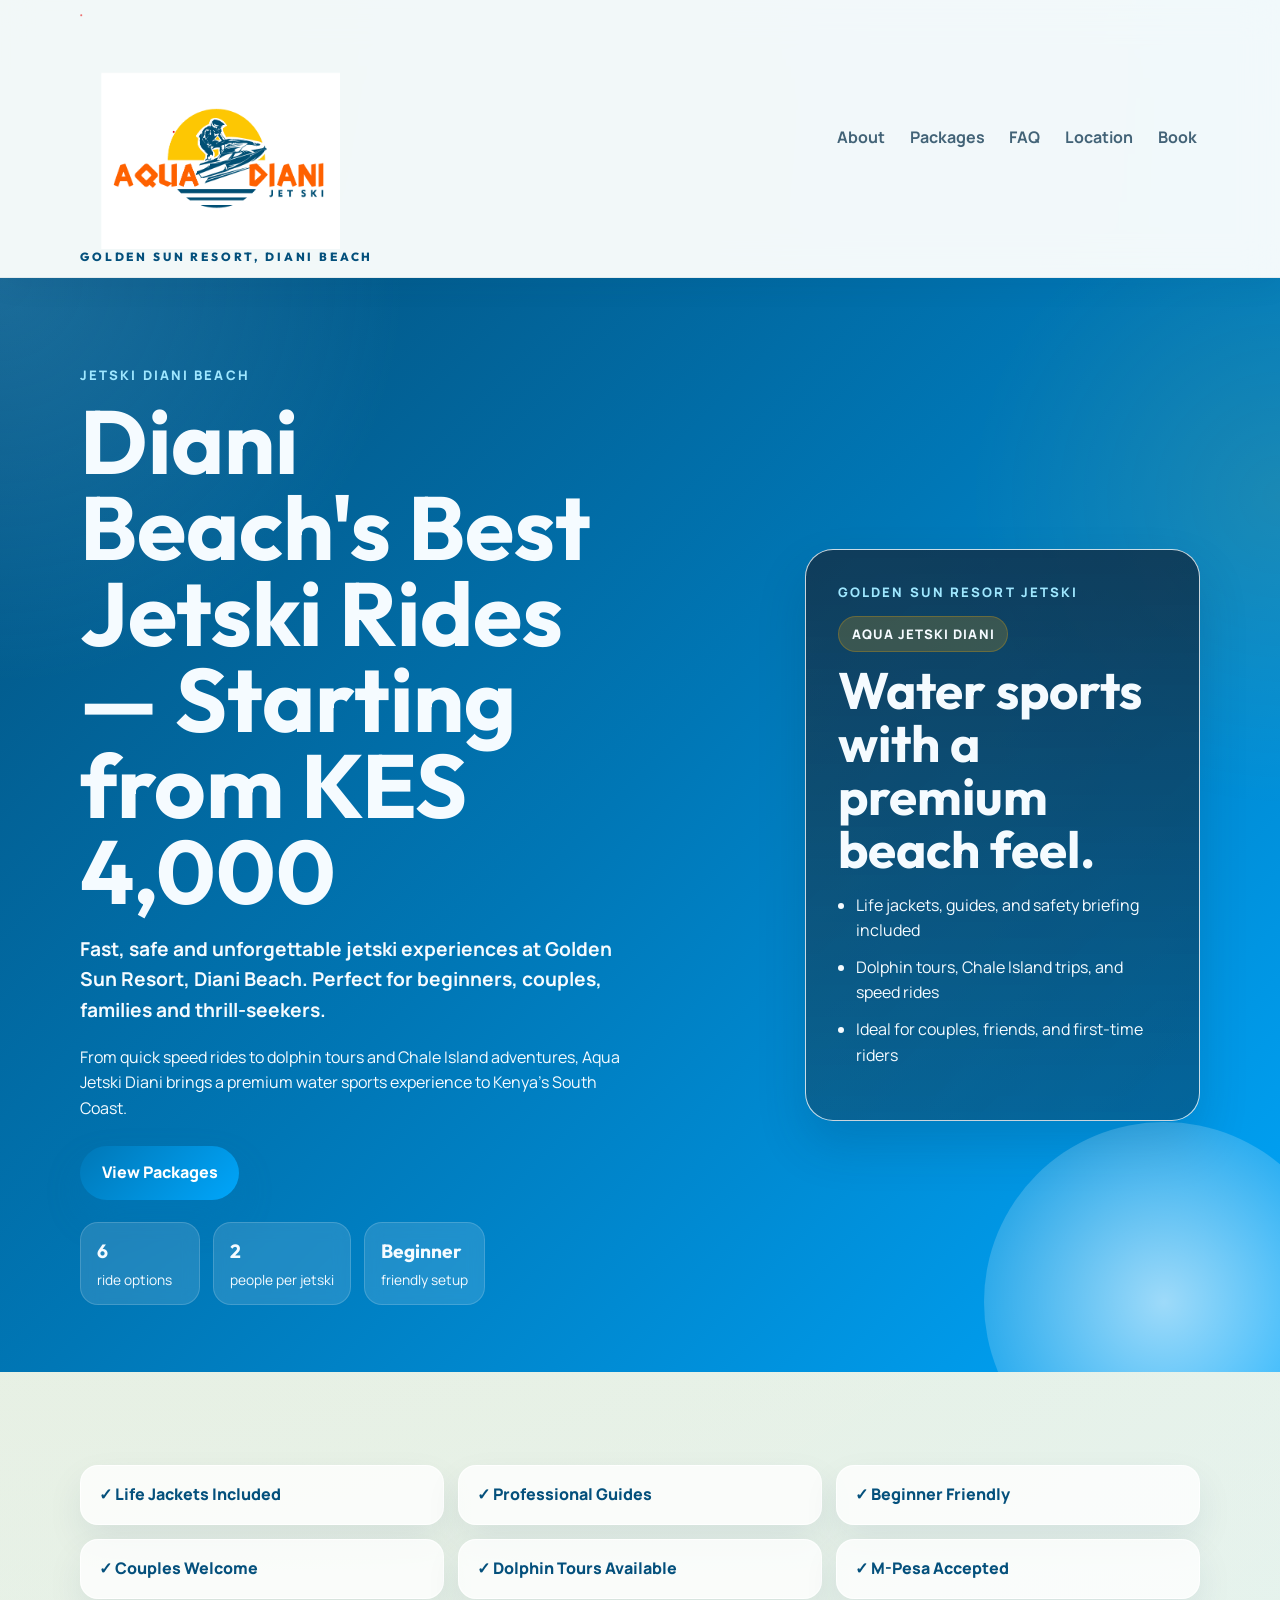
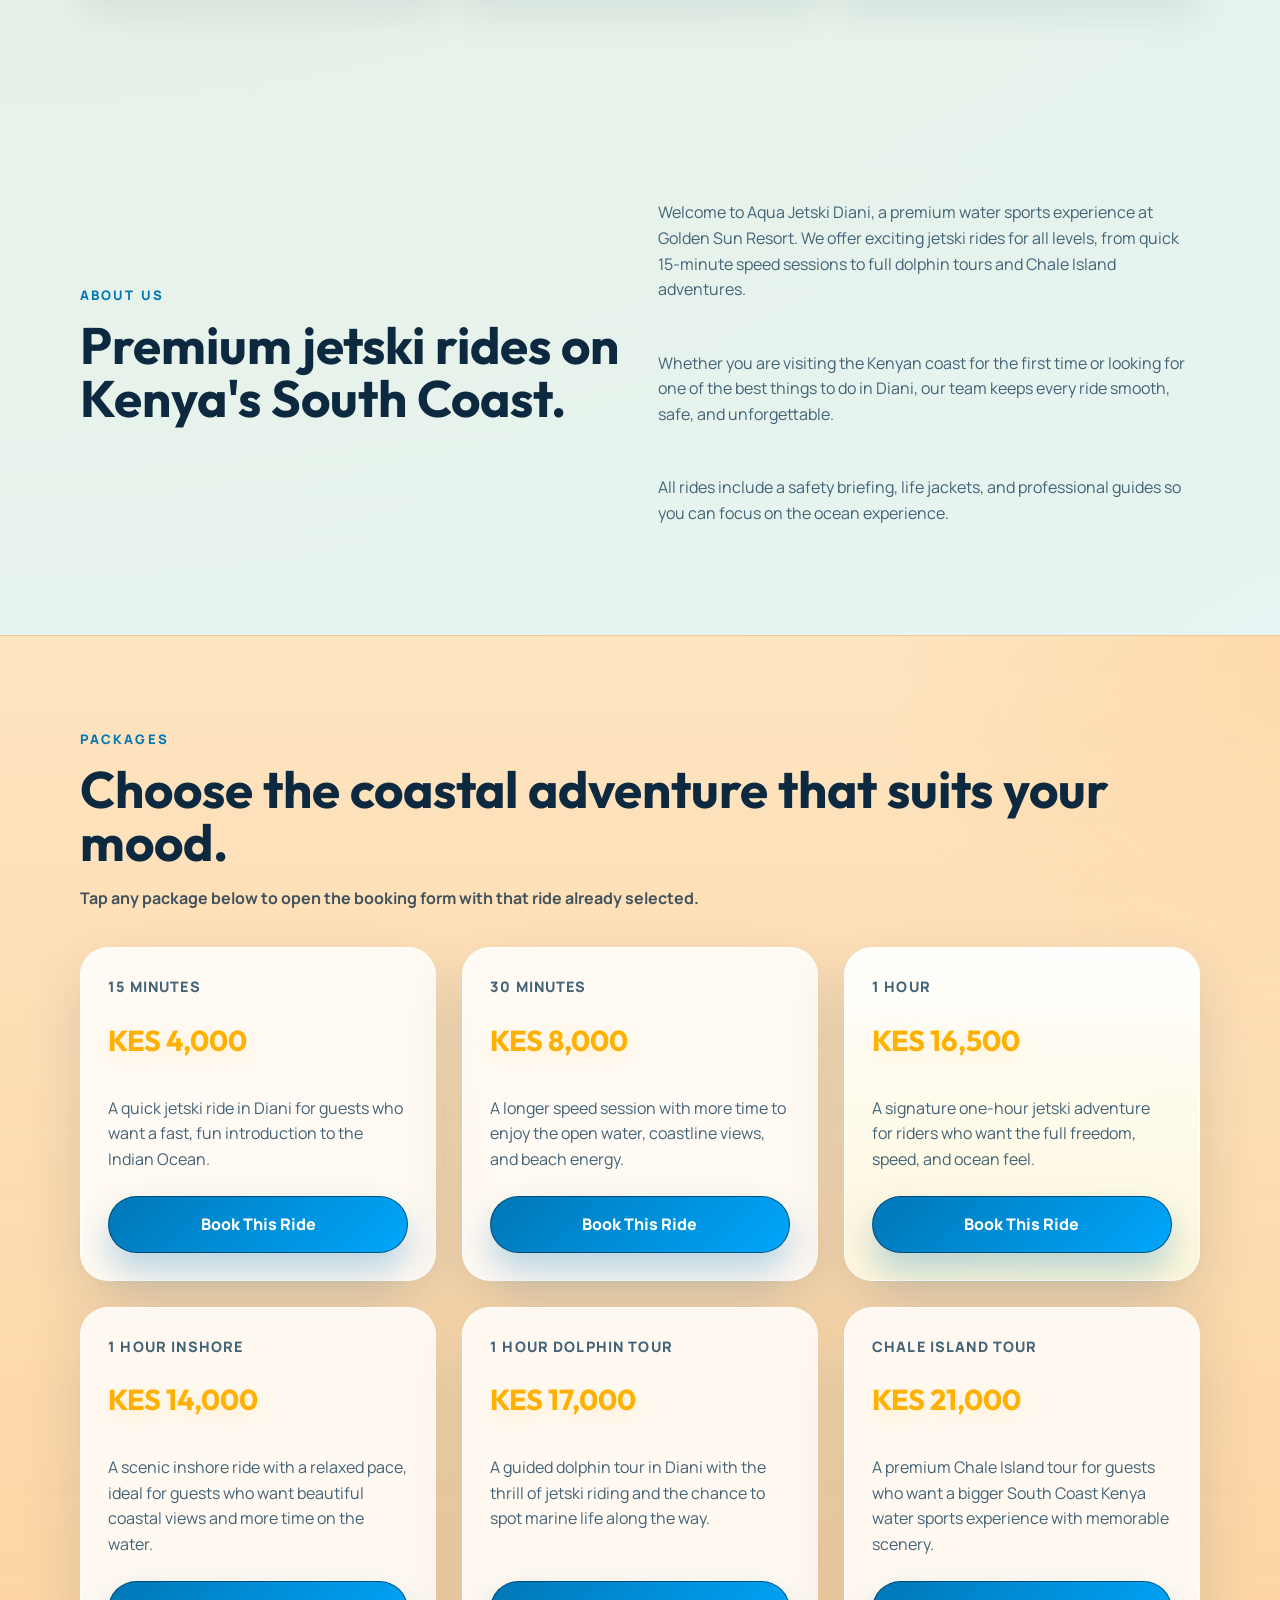
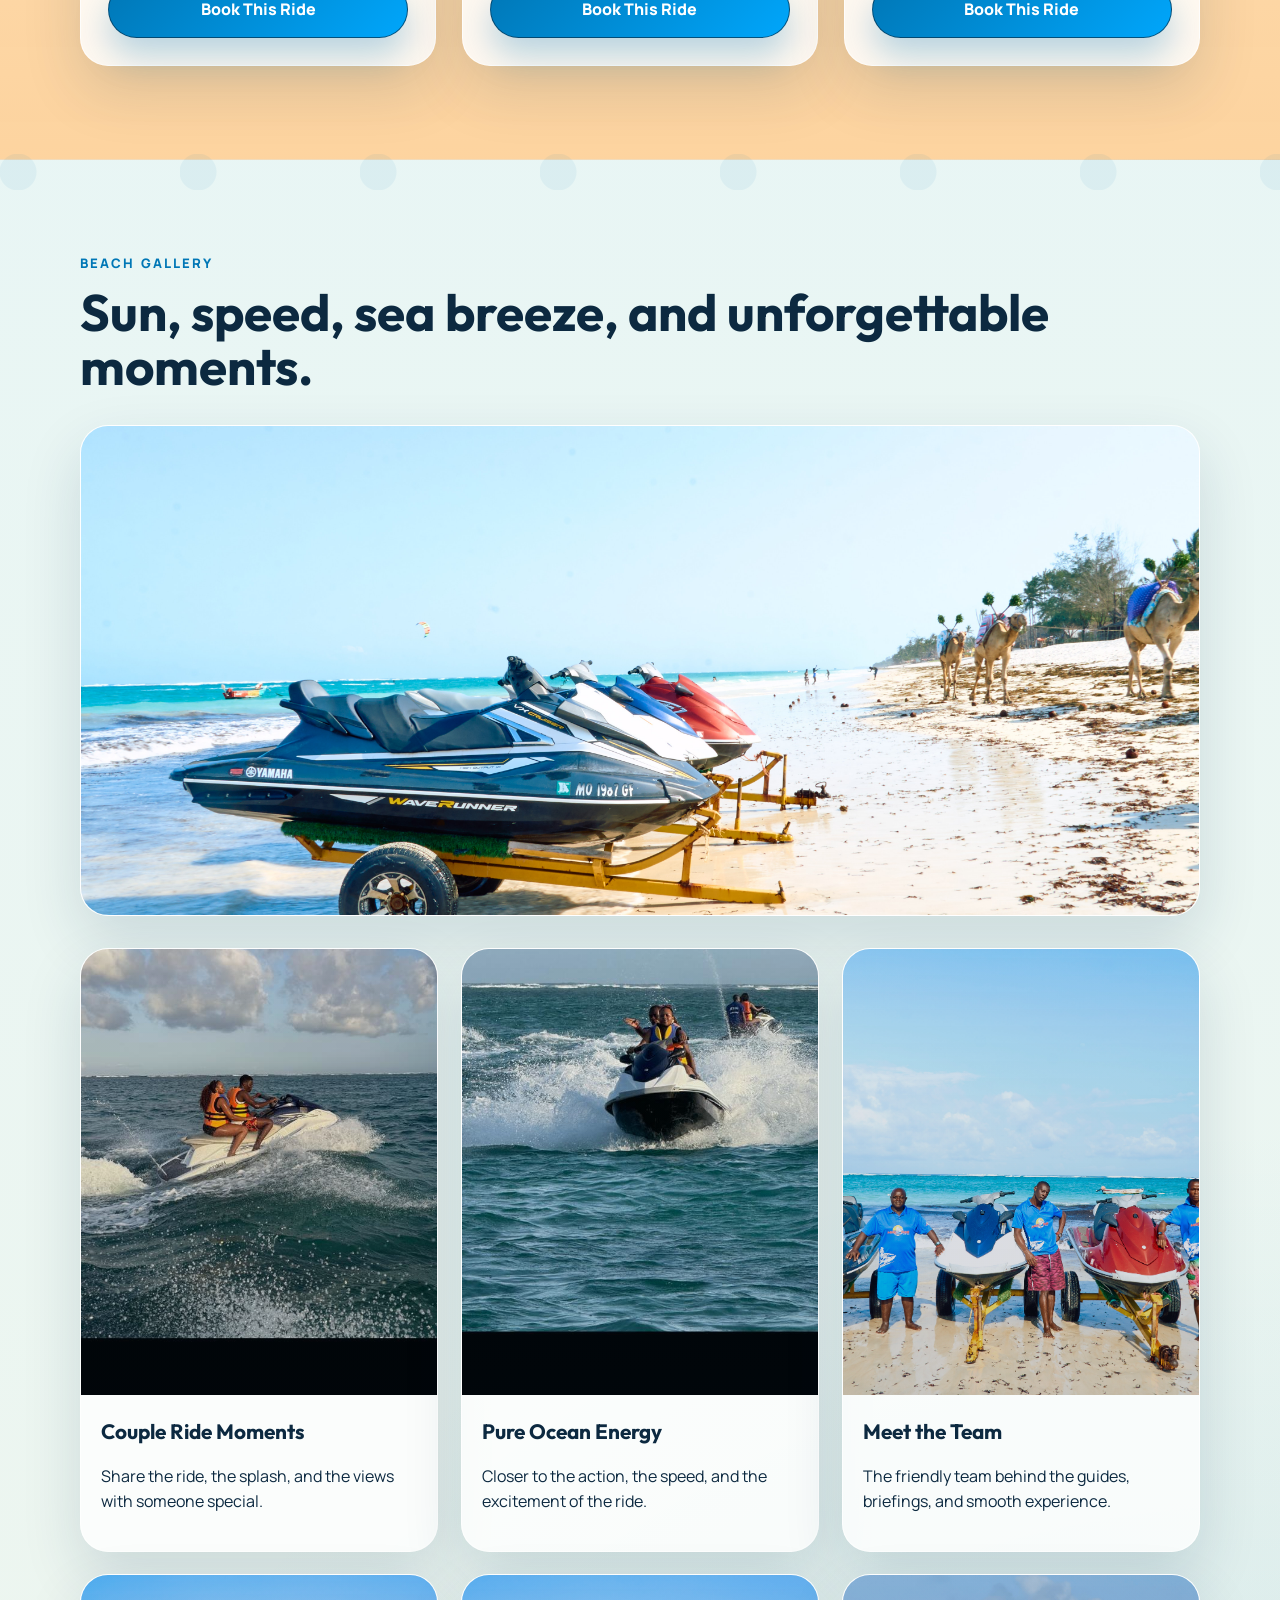
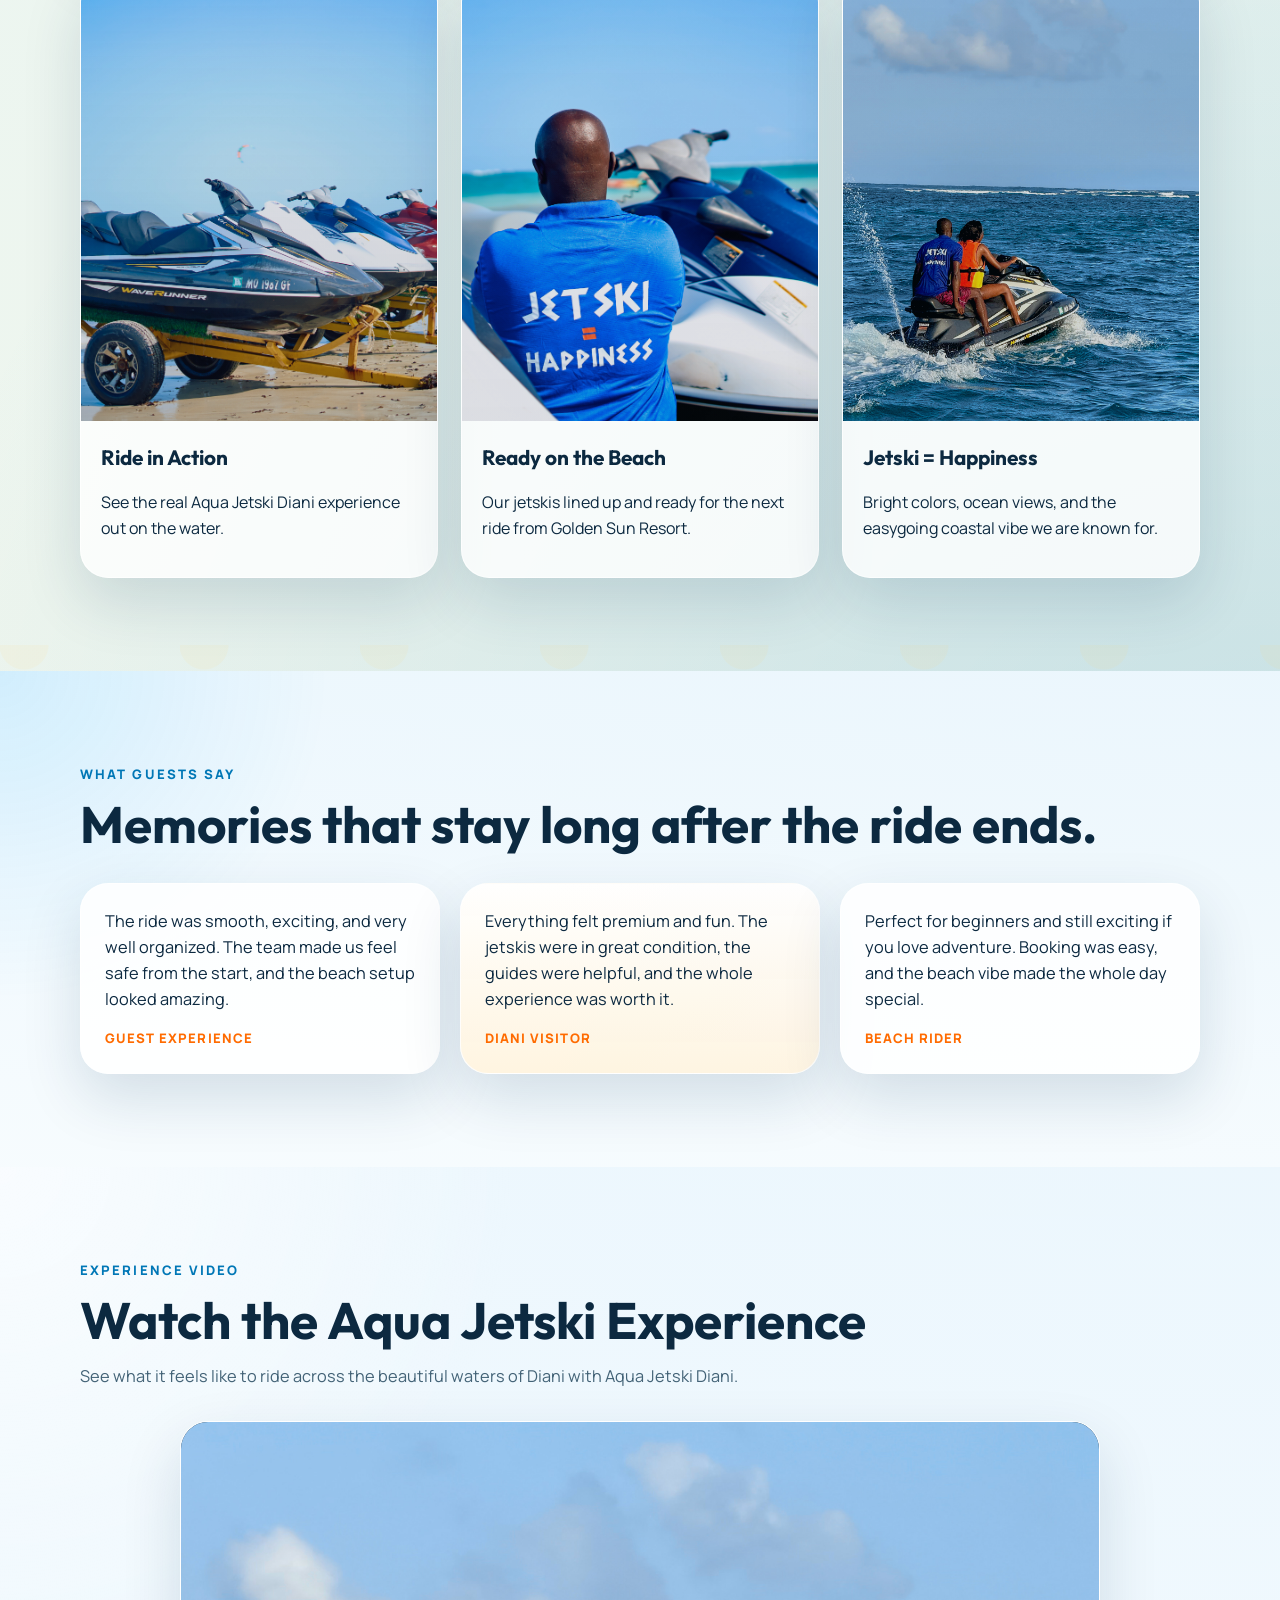
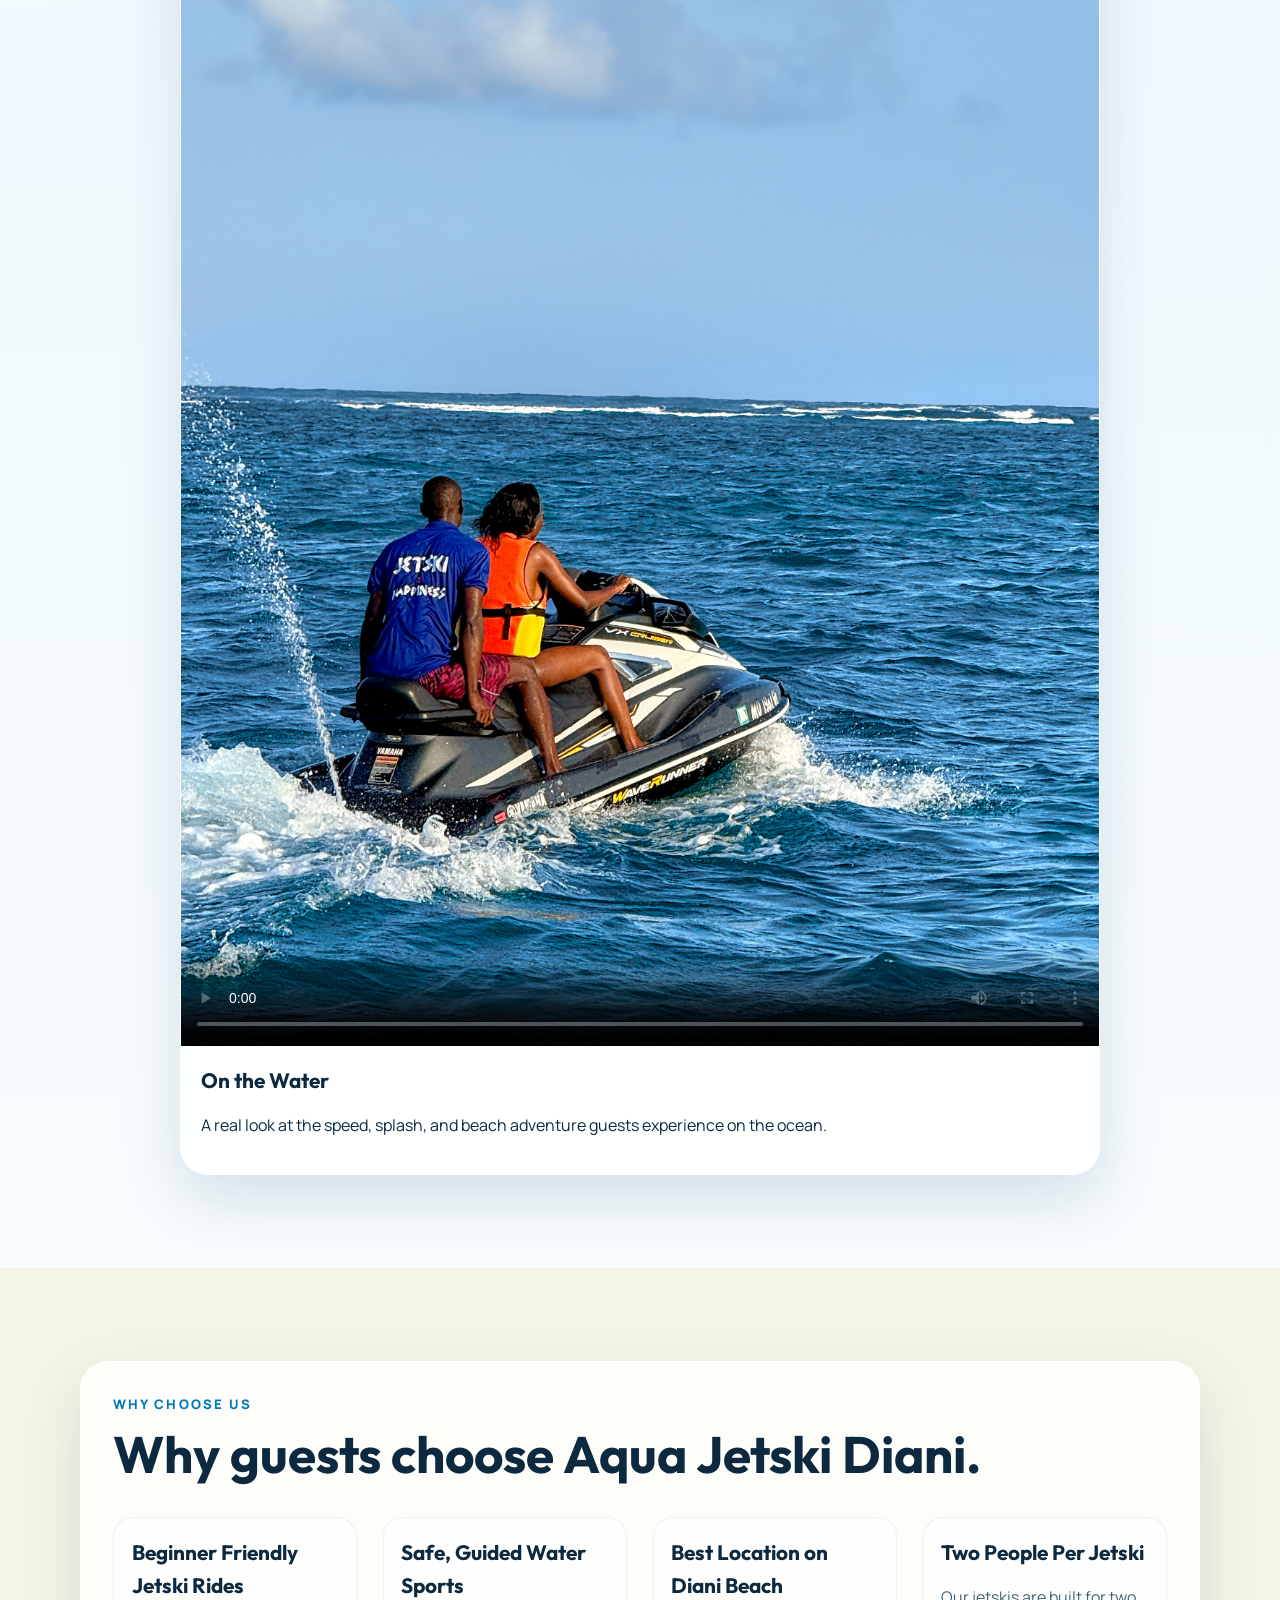
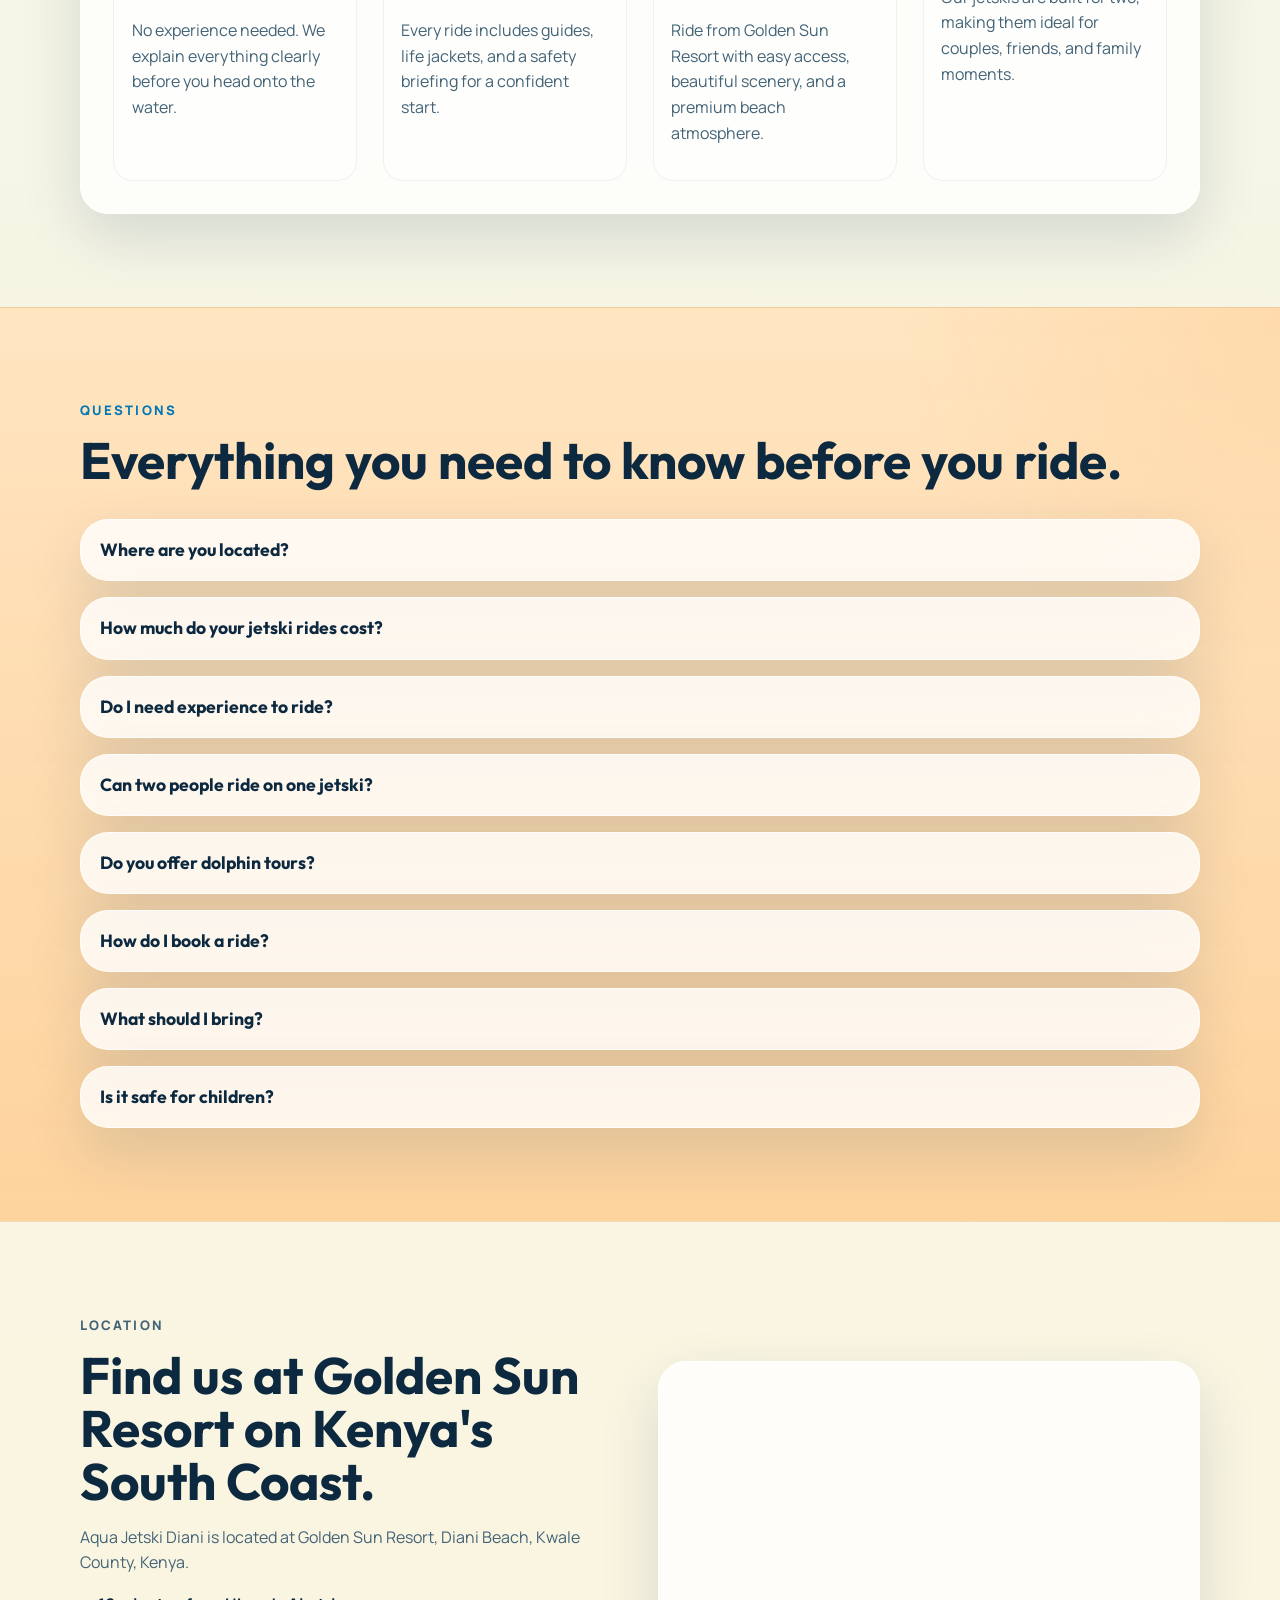
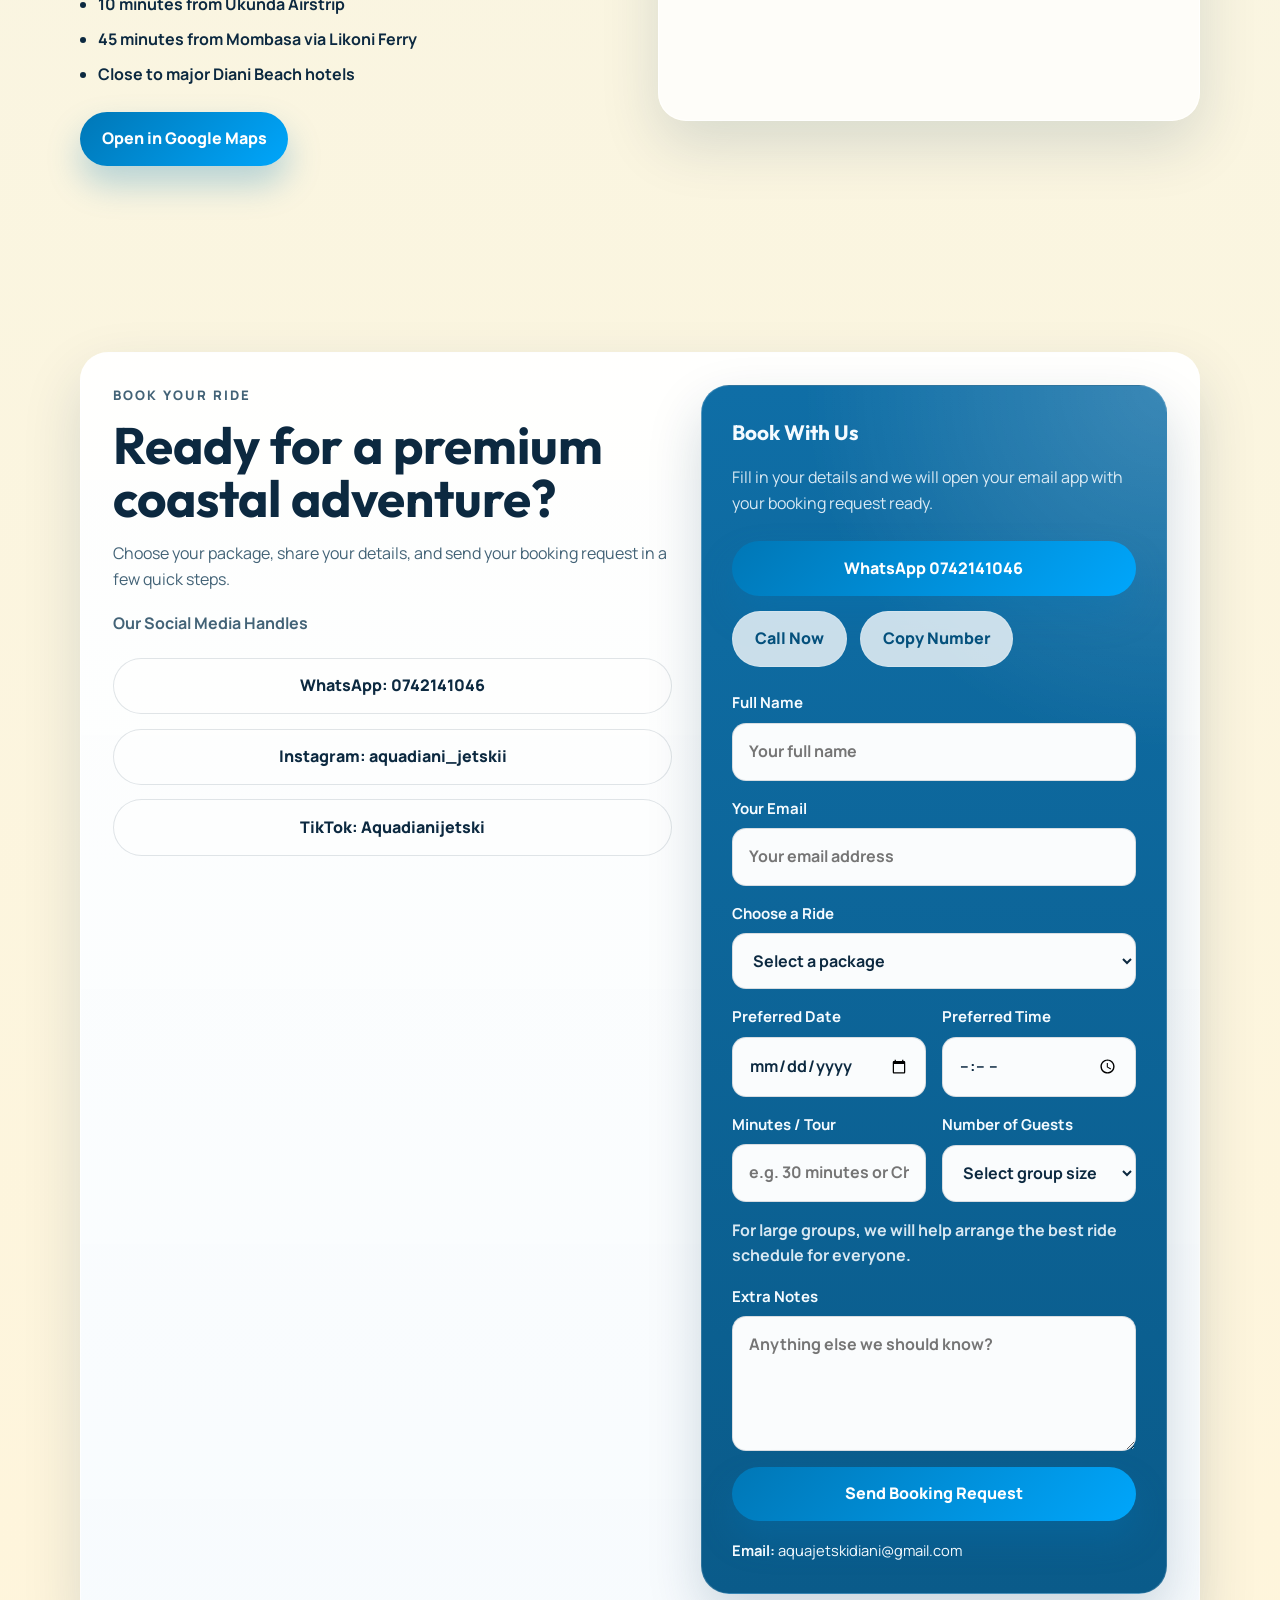
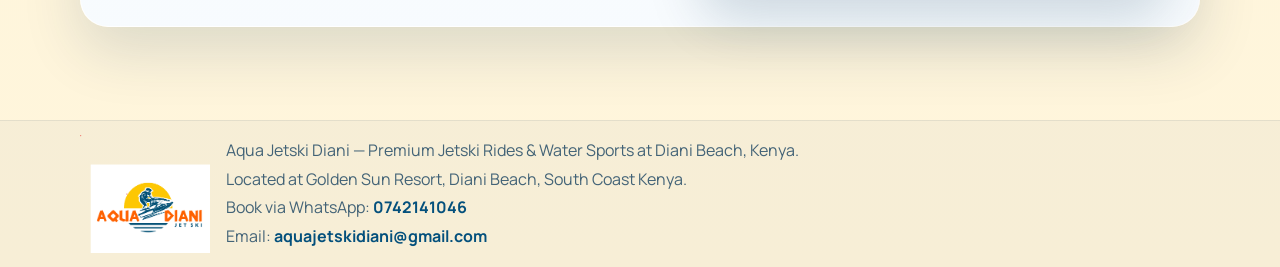
==== commit d8a1aa8a: "Make root URL the main Aqua Jetski homepage" ====
--- a/aquajetski.html
+++ b/aquajetski.html
@@ -2,635 +2,16 @@
 <html lang="en">
 <head>
     <meta charset="UTF-8">
+    <meta http-equiv="refresh" content="0; url=./">
     <meta name="viewport" content="width=device-width, initial-scale=1.0">
-    <title>Aqua Jetski Diani | Jetski Rides & Dolphin Tours at Diani Beach | Book Now</title>
-    <meta name="description" content="Book premium jetski rides at Diani Beach from KES 4,000. Enjoy dolphin tours, Chale Island adventures and speed rides at Golden Sun Resort. Beginner friendly, guides and life jackets included. Book via WhatsApp today.">
-    <meta name="robots" content="index, follow">
-    <link rel="canonical" href="https://pinky-art.github.io/aqua-jetski-diani/aquajetski.html">
-    <meta property="og:type" content="website">
-    <meta property="og:title" content="Aqua Jetski Diani | Jetski Rides & Dolphin Tours at Diani Beach | Book Now">
-    <meta property="og:description" content="Book premium jetski rides at Diani Beach from KES 4,000. Enjoy dolphin tours, Chale Island adventures and speed rides at Golden Sun Resort. Beginner friendly, guides and life jackets included. Book via WhatsApp today.">
-    <meta property="og:url" content="https://pinky-art.github.io/aqua-jetski-diani/aquajetski.html">
-    <meta property="og:image" content="https://pinky-art.github.io/aqua-jetski-diani/gallery-showcase.jpeg">
-    <meta property="og:image:alt" content="Aqua Jetski Diani jetskis lined up on the beach at Golden Sun Resort">
-    <meta property="og:site_name" content="Aqua Jetski Diani">
-    <meta name="twitter:card" content="summary_large_image">
-    <meta name="twitter:title" content="Aqua Jetski Diani | Jetski Rides & Dolphin Tours at Diani Beach | Book Now">
-    <meta name="twitter:description" content="Book premium jetski rides at Diani Beach from KES 4,000. Enjoy dolphin tours, Chale Island adventures and speed rides at Golden Sun Resort. Beginner friendly, guides and life jackets included.">
-    <meta name="twitter:image" content="https://pinky-art.github.io/aqua-jetski-diani/gallery-showcase.jpeg">
-    <link rel="preconnect" href="https://fonts.googleapis.com">
-    <link rel="preconnect" href="https://fonts.gstatic.com" crossorigin>
-    <link href="https://fonts.googleapis.com/css2?family=Outfit:wght@400;500;600;700;800&family=Manrope:wght@400;500;600;700&display=swap" rel="stylesheet">
-    <link rel="stylesheet" href="aquajetski.css">
-    <script type="application/ld+json">
-        {
-            "@context": "https://schema.org",
-            "@type": "SportsActivityLocation",
-            "name": "Aqua Jetski Diani",
-            "description": "Premium jetski rides, dolphin tours, and Chale Island adventures at Golden Sun Resort, Diani Beach, Kenya.",
-            "url": "https://pinky-art.github.io/aqua-jetski-diani/aquajetski.html",
-            "image": "https://pinky-art.github.io/aqua-jetski-diani/gallery-showcase.jpeg",
-            "telephone": "+254742141046",
-            "email": "aquajetskidiani@gmail.com",
-            "priceRange": "KES 4,000 - KES 21,000",
-            "address": {
-                "@type": "PostalAddress",
-                "streetAddress": "Golden Sun Resort",
-                "addressLocality": "Diani Beach",
-                "addressRegion": "Kwale County",
-                "addressCountry": "KE"
-            },
-            "areaServed": [
-                "Diani Beach",
-                "Kwale County",
-                "South Coast Kenya"
-            ],
-            "sameAs": [
-                "https://www.instagram.com/aquadiani_jetskii/",
-                "https://www.tiktok.com/@Aquadianijetski"
-            ],
-            "amenityFeature": [
-                {
-                    "@type": "LocationFeatureSpecification",
-                    "name": "Life jackets included",
-                    "value": true
-                },
-                {
-                    "@type": "LocationFeatureSpecification",
-                    "name": "Professional guides",
-                    "value": true
-                },
-                {
-                    "@type": "LocationFeatureSpecification",
-                    "name": "Beginner friendly rides",
-                    "value": true
-                },
-                {
-                    "@type": "LocationFeatureSpecification",
-                    "name": "Dolphin tours available",
-                    "value": true
-                }
-            ]
-        }
+    <meta name="robots" content="noindex, follow">
+    <link rel="canonical" href="https://pinky-art.github.io/aqua-jetski-diani/">
+    <title>Aqua Jetski Diani</title>
+    <script>
+        window.location.replace("./");
     </script>
 </head>
 <body>
-    <header class="site-header">
-        <div class="container header-inner">
-            <a class="brand" href="#hero" aria-label="Aqua Jetski Diani home">
-                <img class="brand-logo" src="aqua-diani-logo.png" alt="Aqua Jetski Diani logo">
-                <span class="brand-sub">Golden Sun Resort, Diani Beach</span>
-            </a>
-            <nav aria-label="Main navigation">
-                <ul class="nav-links">
-                    <li><a href="#about">About</a></li>
-                    <li><a href="#rides">Packages</a></li>
-                    <li><a href="#faq">FAQ</a></li>
-                    <li><a href="#location">Location</a></li>
-                    <li><a href="#contact">Book</a></li>
-                </ul>
-            </nav>
-        </div>
-    </header>
-
-    <main>
-        <section id="hero" class="hero">
-            <div class="container hero-grid">
-                <div class="hero-copy">
-                    <p class="eyebrow">Jetski Diani Beach</p>
-                    <h1>Diani Beach's Best Jetski Rides — Starting from KES 4,000</h1>
-                    <p class="lead">
-                        Fast, safe and unforgettable jetski experiences at Golden Sun Resort, Diani Beach.
-                        Perfect for beginners, couples, families and thrill-seekers.
-                    </p>
-                    <p class="hero-text">
-                        From quick speed rides to dolphin tours and Chale Island adventures, Aqua Jetski
-                        Diani brings a premium water sports experience to Kenya's South Coast.
-                    </p>
-                    <div class="hero-actions">
-                        <a class="primary-button" href="#rides">View Packages</a>
-                    </div>
-                    <div class="hero-stats" aria-label="Quick highlights">
-                        <div class="stat-pill">
-                            <strong>6</strong>
-                            <span>ride options</span>
-                        </div>
-                        <div class="stat-pill">
-                            <strong>2</strong>
-                            <span>people per jetski</span>
-                        </div>
-                        <div class="stat-pill">
-                            <strong>Beginner</strong>
-                            <span>friendly setup</span>
-                        </div>
-                    </div>
-                </div>
-                <aside class="hero-card" aria-label="Ride highlights">
-                    <p class="card-tag">Golden Sun Resort Jetski</p>
-                    <p class="hero-badge">Aqua Jetski Diani</p>
-                    <h2>Water sports with a premium beach feel.</h2>
-                    <ul class="feature-list">
-                        <li>Life jackets, guides, and safety briefing included</li>
-                        <li>Dolphin tours, Chale Island trips, and speed rides</li>
-                        <li>Ideal for couples, friends, and first-time riders</li>
-                    </ul>
-                </aside>
-            </div>
-        </section>
-
-        <section class="section trust-section" aria-label="Trust highlights">
-            <div class="container">
-                <ul class="trust-icons">
-                    <li>&#10003; Life Jackets Included</li>
-                    <li>&#10003; Professional Guides</li>
-                    <li>&#10003; Beginner Friendly</li>
-                    <li>&#10003; Couples Welcome</li>
-                    <li>&#10003; Dolphin Tours Available</li>
-                    <li>&#10003; M-Pesa Accepted</li>
-                </ul>
-            </div>
-        </section>
-
-        <section id="about" class="section">
-            <div class="container split-layout">
-                <div>
-                    <p class="section-tag">About Us</p>
-                    <h2>Premium jetski rides on Kenya's South Coast.</h2>
-                </div>
-                <div class="content-stack">
-                    <p>
-                        Welcome to Aqua Jetski Diani, a premium water sports experience at Golden Sun
-                        Resort. We offer exciting jetski rides for all levels, from quick 15-minute
-                        speed sessions to full dolphin tours and Chale Island adventures.
-                    </p>
-                    <p>
-                        Whether you are visiting the Kenyan coast for the first time or looking for one
-                        of the best things to do in Diani, our team keeps every ride smooth, safe, and
-                        unforgettable.
-                    </p>
-                    <p>
-                        All rides include a safety briefing, life jackets, and professional guides so
-                        you can focus on the ocean experience.
-                    </p>
-                </div>
-            </div>
-        </section>
-
-        <section id="rides" class="section section-alt">
-            <div class="container">
-                <p class="section-tag">Packages</p>
-                <h2>Choose the coastal adventure that suits your mood.</h2>
-                <p class="packages-note">Tap any package below to open the booking form with that ride already selected.</p>
-                <div class="pricing-grid">
-                    <article class="price-card">
-                        <p class="ride-time">15 Minutes</p>
-                        <h3>KES 4,000</h3>
-                        <p>A quick jetski ride in Diani for guests who want a fast, fun introduction to the Indian Ocean.</p>
-                        <button type="button" class="secondary-button package-book-button" data-package="15 Minutes - KES 4,000" data-duration="15 Minutes">Book This Ride</button>
-                    </article>
-                    <article class="price-card">
-                        <p class="ride-time">30 Minutes</p>
-                        <h3>KES 8,000</h3>
-                        <p>A longer speed session with more time to enjoy the open water, coastline views, and beach energy.</p>
-                        <button type="button" class="secondary-button package-book-button" data-package="30 Minutes - KES 8,000" data-duration="30 Minutes">Book This Ride</button>
-                    </article>
-                    <article class="price-card featured-card">
-                        <p class="ride-time">1 Hour</p>
-                        <h3>KES 16,500</h3>
-                        <p>A signature one-hour jetski adventure for riders who want the full freedom, speed, and ocean feel.</p>
-                        <button type="button" class="primary-button package-book-button" data-package="1 Hour - KES 16,500" data-duration="1 Hour">Book This Ride</button>
-                    </article>
-                    <article class="price-card">
-                        <p class="ride-time">1 Hour Inshore</p>
-                        <h3>KES 14,000</h3>
-                        <p>A scenic inshore ride with a relaxed pace, ideal for guests who want beautiful coastal views and more time on the water.</p>
-                        <button type="button" class="secondary-button package-book-button" data-package="1 Hour Inshore - KES 14,000" data-duration="1 Hour Inshore">Book This Ride</button>
-                    </article>
-                    <article class="price-card">
-                        <p class="ride-time">1 Hour Dolphin Tour</p>
-                        <h3>KES 17,000</h3>
-                        <p>A guided dolphin tour in Diani with the thrill of jetski riding and the chance to spot marine life along the way.</p>
-                        <button type="button" class="secondary-button package-book-button" data-package="1 Hour Dolphin Tour - KES 17,000" data-duration="1 Hour Dolphin Tour">Book This Ride</button>
-                    </article>
-                    <article class="price-card">
-                        <p class="ride-time">Chale Island Tour</p>
-                        <h3>KES 21,000</h3>
-                        <p>A premium Chale Island tour for guests who want a bigger South Coast Kenya water sports experience with memorable scenery.</p>
-                        <button type="button" class="secondary-button package-book-button" data-package="Chale Island Tour - KES 21,000" data-duration="Chale Island Tour">Book This Ride</button>
-                    </article>
-                </div>
-            </div>
-        </section>
-
-        <section class="section gallery-section">
-            <div class="container">
-                <p class="section-tag">Beach Gallery</p>
-                <h2>Sun, speed, sea breeze, and unforgettable moments.</h2>
-                <div class="slider-card" aria-label="Aqua Jetski Diani showcase photo">
-                    <div class="slider-slide">
-                        <img src="gallery-showcase.jpeg" alt="Three Aqua Jetski Diani jetskis lined up on the sand at Golden Sun Resort with ocean and beach in the background">
-                    </div>
-                </div>
-                <div class="gallery-grid">
-                    <article class="gallery-card tall-card">
-                        <div class="gallery-image couple-side-image" role="img" aria-label="Couple enjoying a jetski ride together on the water at Diani"></div>
-                        <div class="gallery-copy">
-                            <h3>Couple Ride Moments</h3>
-                            <p>Share the ride, the splash, and the views with someone special.</p>
-                        </div>
-                    </article>
-                    <article class="gallery-card tall-card">
-                        <div class="gallery-image couple-front-image" role="img" aria-label="Guests riding a jetski toward the camera with ocean spray around them"></div>
-                        <div class="gallery-copy">
-                            <h3>Pure Ocean Energy</h3>
-                            <p>Closer to the action, the speed, and the excitement of the ride.</p>
-                        </div>
-                    </article>
-                    <article class="gallery-card tall-card">
-                        <div class="gallery-image team-image" role="img" aria-label="Aqua Jetski Diani team standing beside jetskis on the beach"></div>
-                        <div class="gallery-copy">
-                            <h3>Meet the Team</h3>
-                            <p>The friendly team behind the guides, briefings, and smooth experience.</p>
-                        </div>
-                    </article>
-                    <article class="gallery-card tall-card">
-                        <div class="gallery-image action-image" role="img" aria-label="Jetskis riding across the waves during a guided ocean session"></div>
-                        <div class="gallery-copy">
-                            <h3>Ride in Action</h3>
-                            <p>See the real Aqua Jetski Diani experience out on the water.</p>
-                        </div>
-                    </article>
-                    <article class="gallery-card">
-                        <div class="gallery-image lineup-image" role="img" aria-label="Close view of the Aqua Jetski Diani jetski lineup on the beach"></div>
-                        <div class="gallery-copy">
-                            <h3>Ready on the Beach</h3>
-                            <p>Our jetskis lined up and ready for the next ride from Golden Sun Resort.</p>
-                        </div>
-                    </article>
-                    <article class="gallery-card">
-                        <div class="gallery-image jersey-image" role="img" aria-label="Aqua Jetski Diani team member in blue shirt beside jetskis and turquoise water"></div>
-                        <div class="gallery-copy">
-                            <h3>Jetski = Happiness</h3>
-                            <p>Bright colors, ocean views, and the easygoing coastal vibe we are known for.</p>
-                        </div>
-                    </article>
-                </div>
-            </div>
-        </section>
-
-        <section class="section testimonials-section">
-            <div class="container">
-                <p class="section-tag">What Guests Say</p>
-                <h2>Memories that stay long after the ride ends.</h2>
-                <div class="testimonials-grid">
-                    <article class="testimonial-card">
-                        <p class="testimonial-text">The ride was smooth, exciting, and very well organized. The team made us feel safe from the start, and the beach setup looked amazing.</p>
-                        <p class="testimonial-name">Guest Experience</p>
-                    </article>
-                    <article class="testimonial-card featured-testimonial">
-                        <p class="testimonial-text">Everything felt premium and fun. The jetskis were in great condition, the guides were helpful, and the whole experience was worth it.</p>
-                        <p class="testimonial-name">Diani Visitor</p>
-                    </article>
-                    <article class="testimonial-card">
-                        <p class="testimonial-text">Perfect for beginners and still exciting if you love adventure. Booking was easy, and the beach vibe made the whole day special.</p>
-                        <p class="testimonial-name">Beach Rider</p>
-                    </article>
-                </div>
-            </div>
-        </section>
-
-        <section class="section experience-video-section">
-            <div class="container">
-                <p class="section-tag">Experience Video</p>
-                <h2>Watch the Aqua Jetski Experience</h2>
-                <p class="video-intro">See what it feels like to ride across the beautiful waters of Diani with Aqua Jetski Diani.</p>
-                <div class="video-grid">
-                    <article class="video-card">
-                        <video controls preload="metadata" playsinline poster="gallery-jersey.jpeg" aria-label="Aqua Jetski Diani ride video">
-                            <source src="jetski-ride-1.mp4" type="video/mp4">
-                        </video>
-                        <div class="video-copy">
-                            <h3>On the Water</h3>
-                            <p>A real look at the speed, splash, and beach adventure guests experience on the ocean.</p>
-                        </div>
-                    </article>
-                </div>
-            </div>
-        </section>
-
-        <section class="section">
-            <div class="container reasons-panel">
-                <div>
-                    <p class="section-tag">Why Choose Us</p>
-                    <h2>Why guests choose Aqua Jetski Diani.</h2>
-                </div>
-                <div class="reasons-grid">
-                    <article>
-                        <h3>Beginner Friendly Jetski Rides</h3>
-                        <p>No experience needed. We explain everything clearly before you head onto the water.</p>
-                    </article>
-                    <article>
-                        <h3>Safe, Guided Water Sports</h3>
-                        <p>Every ride includes guides, life jackets, and a safety briefing for a confident start.</p>
-                    </article>
-                    <article>
-                        <h3>Best Location on Diani Beach</h3>
-                        <p>Ride from Golden Sun Resort with easy access, beautiful scenery, and a premium beach atmosphere.</p>
-                    </article>
-                    <article>
-                        <h3>Two People Per Jetski</h3>
-                        <p>Our jetskis are built for two, making them ideal for couples, friends, and family moments.</p>
-                    </article>
-                </div>
-            </div>
-        </section>
-
-        <section id="faq" class="section section-alt">
-            <div class="container">
-                <p class="section-tag">Questions</p>
-                <h2>Everything you need to know before you ride.</h2>
-                <div class="faq-list">
-                    <details class="faq-item">
-                        <summary>Where are you located?</summary>
-                        <p>Aqua Jetski Diani is based at Golden Sun Resort, Diani Beach, Kwale County, Kenya.</p>
-                    </details>
-                    <details class="faq-item">
-                        <summary>How much do your jetski rides cost?</summary>
-                        <p>Our rides start from KES 4,000 for 15 minutes and go up to KES 21,000 for the Chale Island tour.</p>
-                    </details>
-                    <details class="faq-item">
-                        <summary>Do I need experience to ride?</summary>
-                        <p>No. Our rides are beginner friendly, and we provide a short briefing and simple instructions before you start.</p>
-                    </details>
-                    <details class="faq-item">
-                        <summary>Can two people ride on one jetski?</summary>
-                        <p>Yes. Our jetskis are built for two, so you can enjoy the ride with a partner, friend, or family member.</p>
-                    </details>
-                    <details class="faq-item">
-                        <summary>Do you offer dolphin tours?</summary>
-                        <p>Yes. Our 1 Hour Dolphin Tour is one of our most popular experiences for guests who want a scenic ride and a chance to spot dolphins.</p>
-                    </details>
-                    <details class="faq-item">
-                        <summary>How do I book a ride?</summary>
-                        <p>You can book through the form on this page or contact us directly on WhatsApp for quick assistance.</p>
-                    </details>
-                    <details class="faq-item">
-                        <summary>What should I bring?</summary>
-                        <p>Bring your towel, sunscreen, swimwear, and good energy. We provide life jackets and guidance.</p>
-                    </details>
-                    <details class="faq-item">
-                        <summary>Is it safe for children?</summary>
-                        <p>Child safety depends on age, confidence in the water, and guide advice on the day. Please contact us before booking so we can recommend the safest option.</p>
-                    </details>
-                </div>
-            </div>
-        </section>
-
-        <section id="location" class="section">
-            <div class="container location-grid">
-                <div class="location-copy">
-                    <p class="section-tag">Location</p>
-                    <h2>Find us at Golden Sun Resort on Kenya's South Coast.</h2>
-                    <p>
-                        Aqua Jetski Diani is located at Golden Sun Resort, Diani Beach, Kwale County,
-                        Kenya.
-                    </p>
-                    <ul class="location-list">
-                        <li>10 minutes from Ukunda Airstrip</li>
-                        <li>45 minutes from Mombasa via Likoni Ferry</li>
-                        <li>Close to major Diani Beach hotels</li>
-                    </ul>
-                    <div class="hero-actions">
-                        <a class="primary-button" href="https://www.google.com/maps/search/?api=1&query=Golden+Sun+Resort+Diani+Beach" target="_blank" rel="noreferrer">Open in Google Maps</a>
-                    </div>
-                </div>
-                <div class="map-card">
-                    <iframe
-                        title="Map showing Aqua Jetski Diani at Golden Sun Resort"
-                        src="https://www.google.com/maps?q=Golden+Sun+Resort+Diani+Beach&output=embed"
-                        loading="lazy"
-                        referrerpolicy="no-referrer-when-downgrade">
-                    </iframe>
-                </div>
-            </div>
-        </section>
-
-        <section id="contact" class="section contact-section">
-            <div class="container contact-panel">
-                <div class="contact-copy">
-                    <p class="section-tag">Book Your Ride</p>
-                    <h2>Ready for a premium coastal adventure?</h2>
-                    <p>
-                        Choose your package, share your details, and send your booking request in a few
-                        quick steps.
-                    </p>
-                    <p class="social-title"><strong>Our Social Media Handles</strong></p>
-                    <div class="contact-actions contact-socials">
-                        <a class="social-link" href="https://wa.me/254742141046?text=Hello%20Aqua%20Jetski%20Diani%2C%20I%20would%20like%20to%20book%20a%20ride." target="_blank" rel="noreferrer">WhatsApp: 0742141046</a>
-                        <a class="social-link" href="https://www.instagram.com/aquadiani_jetskii/" target="_blank" rel="noreferrer">Instagram: aquadiani_jetskii</a>
-                        <a class="social-link" href="https://www.tiktok.com/@Aquadianijetski" target="_blank" rel="noreferrer">TikTok: Aquadianijetski</a>
-                    </div>
-                </div>
-                <form class="booking-form" id="booking-form" action="#" method="post">
-                    <h3>Book With Us</h3>
-                    <p>Fill in your details and we will open your email app with your booking request ready.</p>
-                    <div class="booking-contact-strip">
-                        <a class="primary-button booking-whatsapp" href="https://wa.me/254742141046?text=Hello%20Aqua%20Jetski%20Diani%2C%20I%20would%20like%20to%20book%20a%20ride." target="_blank" rel="noreferrer">WhatsApp 0742141046</a>
-                        <div class="booking-quick-actions">
-                            <a class="secondary-button" href="tel:0742141046">Call Now</a>
-                            <button type="button" class="ghost-button copy-button" data-copy="0742141046">Copy Number</button>
-                        </div>
-                    </div>
-                    <label>
-                        <span>Full Name</span>
-                        <input type="text" name="name" placeholder="Your full name" required>
-                    </label>
-                    <label>
-                        <span>Your Email</span>
-                        <input type="email" name="guest_email" placeholder="Your email address" required>
-                    </label>
-                    <label>
-                        <span>Choose a Ride</span>
-                        <select name="package" id="booking-package" required>
-                            <option value="">Select a package</option>
-                            <option value="15 Minutes - KES 4,000">15 Minutes - KES 4,000</option>
-                            <option value="30 Minutes - KES 8,000">30 Minutes - KES 8,000</option>
-                            <option value="1 Hour - KES 16,500">1 Hour - KES 16,500</option>
-                            <option value="1 Hour Inshore - KES 14,000">1 Hour Inshore - KES 14,000</option>
-                            <option value="1 Hour Dolphin Tour - KES 17,000">1 Hour Dolphin Tour - KES 17,000</option>
-                            <option value="Chale Island Tour - KES 21,000">Chale Island Tour - KES 21,000</option>
-                        </select>
-                    </label>
-                    <div class="form-grid">
-                        <label>
-                            <span>Preferred Date</span>
-                            <input type="date" name="date" required>
-                        </label>
-                        <label>
-                            <span>Preferred Time</span>
-                            <input type="time" name="time" required>
-                        </label>
-                    </div>
-                    <div class="form-grid">
-                        <label>
-                            <span>Minutes / Tour</span>
-                            <input type="text" name="duration" id="booking-duration" placeholder="e.g. 30 minutes or Chale Island tour" required>
-                        </label>
-                        <label>
-                            <span>Number of Guests</span>
-                            <select name="riders" required>
-                                <option value="">Select group size</option>
-                                <option value="1 guest">1 guest</option>
-                                <option value="2 guests">2 guests</option>
-                                <option value="3 guests">3 guests</option>
-                                <option value="4 guests">4 guests</option>
-                                <option value="5 guests">5 guests</option>
-                                <option value="6 guests">6 guests</option>
-                                <option value="7 guests">7 guests</option>
-                                <option value="8 guests">8 guests</option>
-                                <option value="9 guests">9 guests</option>
-                                <option value="10 guests">10 guests</option>
-                                <option value="11 guests">11 guests</option>
-                                <option value="12 guests">12 guests</option>
-                                <option value="13 guests">13 guests</option>
-                                <option value="14 guests">14 guests</option>
-                                <option value="15 guests">15 guests</option>
-                                <option value="16 guests">16 guests</option>
-                                <option value="17 guests">17 guests</option>
-                                <option value="18 guests">18 guests</option>
-                                <option value="19 guests">19 guests</option>
-                                <option value="20 guests">20 guests</option>
-                                <option value="21 guests">21 guests</option>
-                                <option value="22 guests">22 guests</option>
-                                <option value="23 guests">23 guests</option>
-                                <option value="24 guests">24 guests</option>
-                                <option value="25 guests">25 guests</option>
-                                <option value="26 guests">26 guests</option>
-                                <option value="27 guests">27 guests</option>
-                                <option value="28 guests">28 guests</option>
-                                <option value="29 guests">29 guests</option>
-                                <option value="30 guests">30 guests</option>
-                            </select>
-                        </label>
-                    </div>
-                    <p class="group-note">For large groups, we will help arrange the best ride schedule for everyone.</p>
-                    <label>
-                        <span>Extra Notes</span>
-                        <textarea name="notes" rows="4" placeholder="Anything else we should know?"></textarea>
-                    </label>
-                    <button type="submit" class="primary-button booking-submit">Send Booking Request</button>
-                    <p class="booking-note booking-email-note"><strong>Email:</strong> <a href="mailto:aquajetskidiani@gmail.com">aquajetskidiani@gmail.com</a></p>
-                </form>
-            </div>
-        </section>
-    </main>
-
-    <footer class="site-footer">
-        <div class="container footer-inner">
-            <div class="footer-brand">
-                <img class="footer-logo" src="aqua-diani-logo.png" alt="Aqua Jetski Diani logo">
-                <div class="footer-brand-copy">
-                    <p>Aqua Jetski Diani — Premium Jetski Rides &amp; Water Sports at Diani Beach, Kenya.</p>
-                    <p>Located at Golden Sun Resort, Diani Beach, South Coast Kenya.</p>
-                    <p>Book via WhatsApp: <a href="https://wa.me/254742141046?text=Hello%20Aqua%20Jetski%20Diani%2C%20I%20would%20like%20to%20book%20a%20ride." target="_blank" rel="noreferrer">0742141046</a></p>
-                    <p>Email: <a href="mailto:aquajetskidiani@gmail.com">aquajetskidiani@gmail.com</a></p>
-                </div>
-            </div>
-        </div>
-    </footer>
-    <script>
-        (function () {
-            const form = document.getElementById("booking-form");
-            const bookingEmail = "aquajetskidiani@gmail.com";
-            const copyButtons = document.querySelectorAll(".copy-button");
-            const packageButtons = document.querySelectorAll(".package-book-button");
-            const packageSelect = document.getElementById("booking-package");
-            const durationInput = document.getElementById("booking-duration");
-
-            copyButtons.forEach(function (button) {
-                button.addEventListener("click", async function () {
-                    const text = button.getAttribute("data-copy") || "";
-
-                    try {
-                        await navigator.clipboard.writeText(text);
-                        button.textContent = "Copied";
-                        window.setTimeout(function () {
-                            button.textContent = "Copy Number";
-                        }, 1800);
-                    } catch (error) {
-                        window.prompt("Copy this number:", text);
-                    }
-                });
-            });
-
-            if (!form) {
-                return;
-            }
-
-            packageButtons.forEach(function (button) {
-                button.addEventListener("click", function () {
-                    const selectedPackage = button.getAttribute("data-package") || "";
-                    const selectedDuration = button.getAttribute("data-duration") || "";
-
-                    if (packageSelect && selectedPackage) {
-                        packageSelect.value = selectedPackage;
-                    }
-
-                    if (durationInput && selectedDuration) {
-                        durationInput.value = selectedDuration;
-                    }
-
-                    form.scrollIntoView({ behavior: "smooth", block: "start" });
-
-                    window.setTimeout(function () {
-                        const firstInput = form.querySelector("input[name='name']");
-
-                        if (firstInput) {
-                            firstInput.focus({ preventScroll: true });
-                        }
-                    }, 350);
-                });
-            });
-
-            form.addEventListener("submit", function (event) {
-                event.preventDefault();
-
-                const data = new FormData(form);
-                const name = (data.get("name") || "").toString().trim();
-                const guestEmail = (data.get("guest_email") || "").toString().trim();
-                const selectedPackage = (data.get("package") || "").toString().trim();
-                const date = (data.get("date") || "").toString().trim();
-                const time = (data.get("time") || "").toString().trim();
-                const duration = (data.get("duration") || "").toString().trim();
-                const riders = (data.get("riders") || "").toString().trim();
-                const notes = (data.get("notes") || "").toString().trim();
-
-                const subject = encodeURIComponent("Jetski Booking Request - " + name);
-                const body = encodeURIComponent(
-                    "Hello Aqua Jetski Diani,\n\n" +
-                    "I would like to book a jetski ride.\n\n" +
-                    "Name: " + name + "\n" +
-                    "Email: " + guestEmail + "\n" +
-                    "Package: " + selectedPackage + "\n" +
-                    "Preferred date: " + date + "\n" +
-                    "Preferred time: " + time + "\n" +
-                    "Minutes / Tour: " + duration + "\n" +
-                    "Number of riders: " + riders + "\n" +
-                    "Extra notes: " + notes + "\n"
-                );
-
-                const gmailUrl =
-                    "https://mail.google.com/mail/?view=cm&fs=1&to=" + encodeURIComponent(bookingEmail) +
-                    "&su=" + subject +
-                    "&body=" + body;
-
-                const opened = window.open(gmailUrl, "_blank", "noopener,noreferrer");
-
-                if (!opened) {
-                    window.location.href = "mailto:" + bookingEmail + "?subject=" + subject + "&body=" + body;
-                }
-            });
-        }());
-    </script>
+    <p>Redirecting to <a href="./">Aqua Jetski Diani</a>...</p>
 </body>
 </html>
